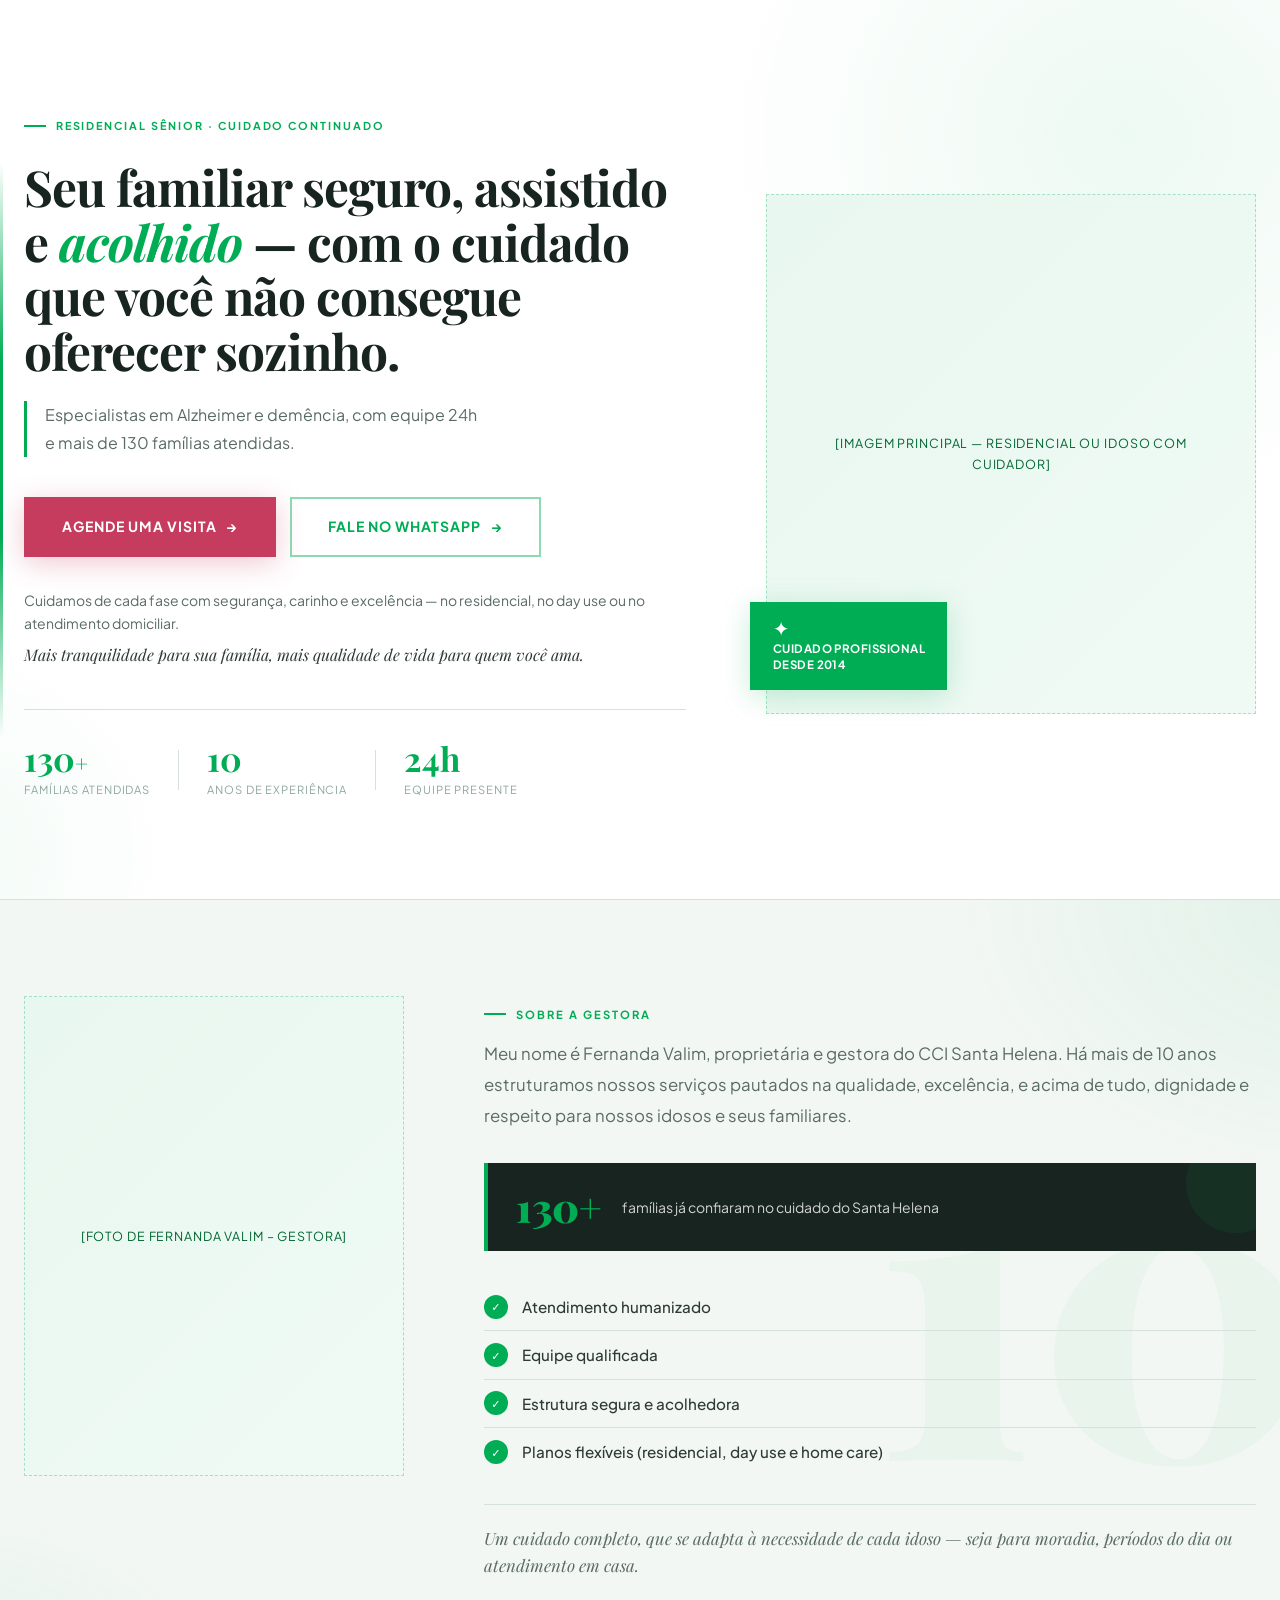
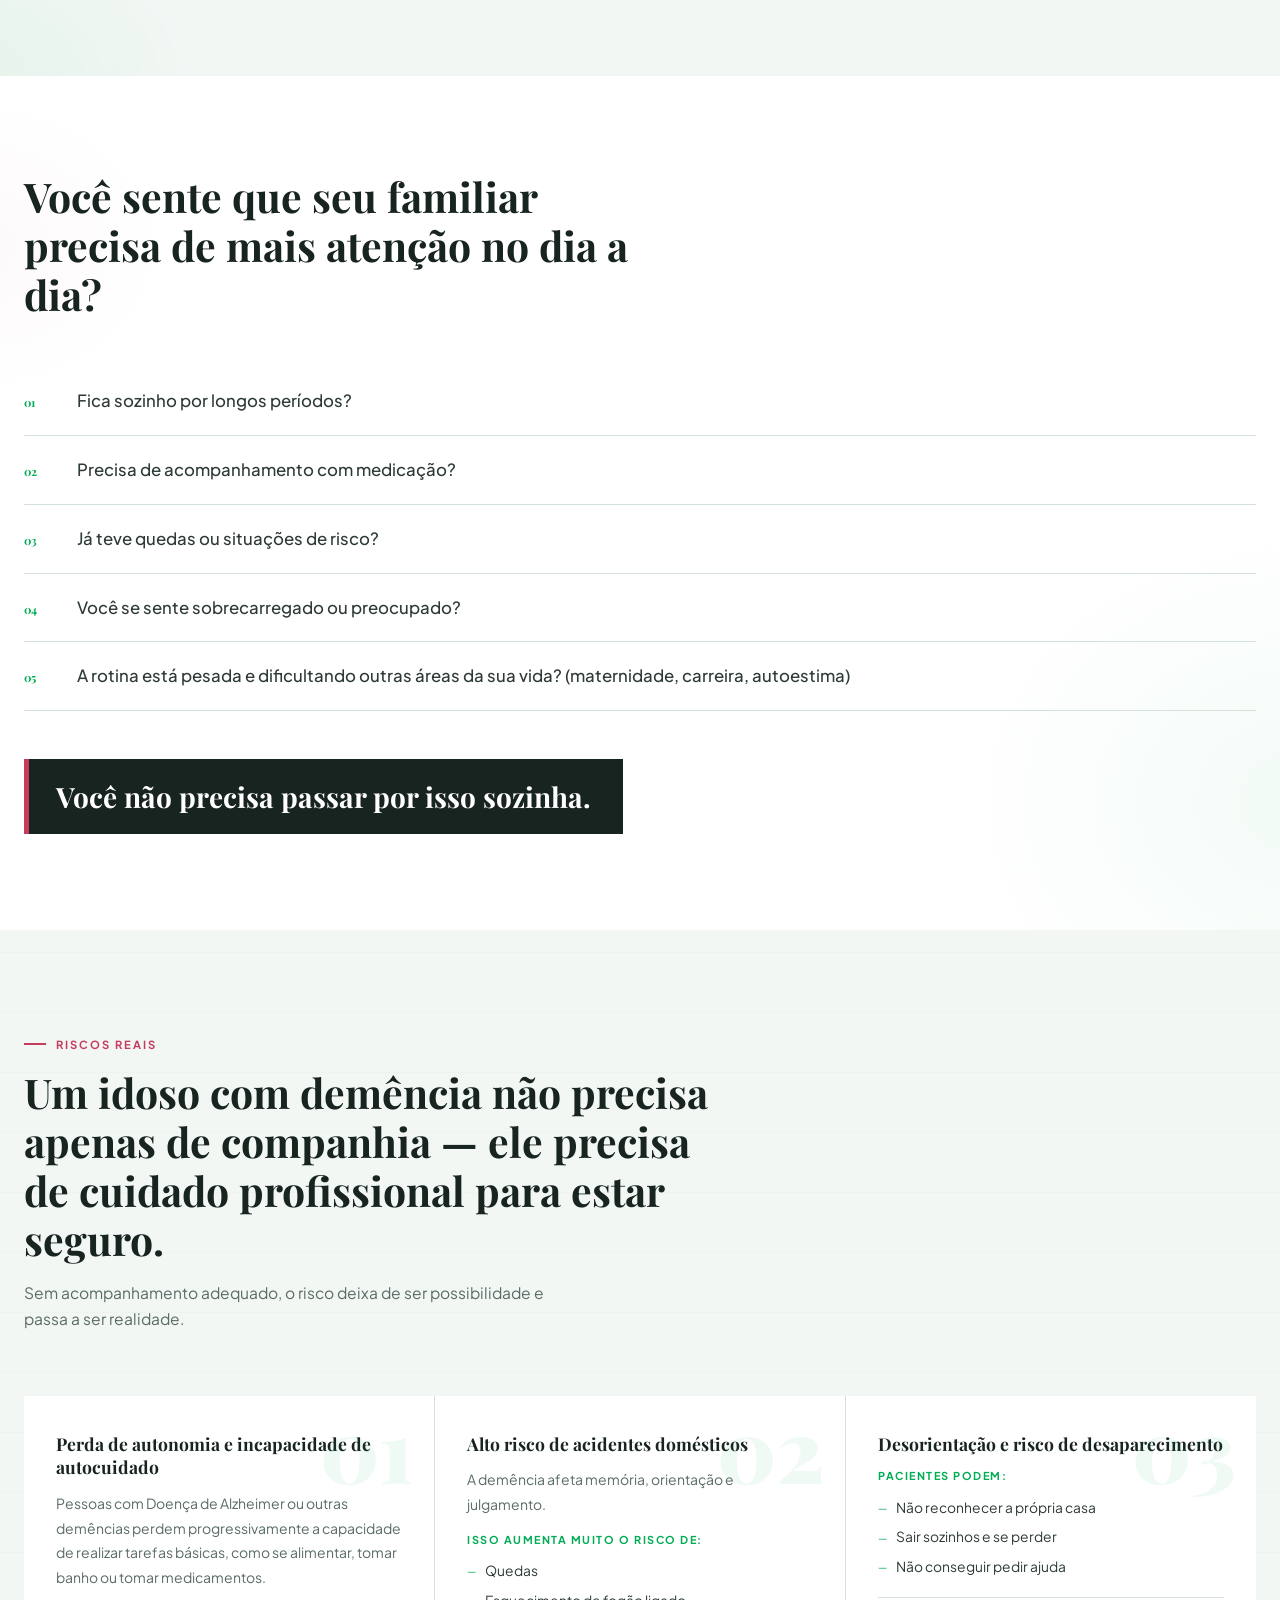
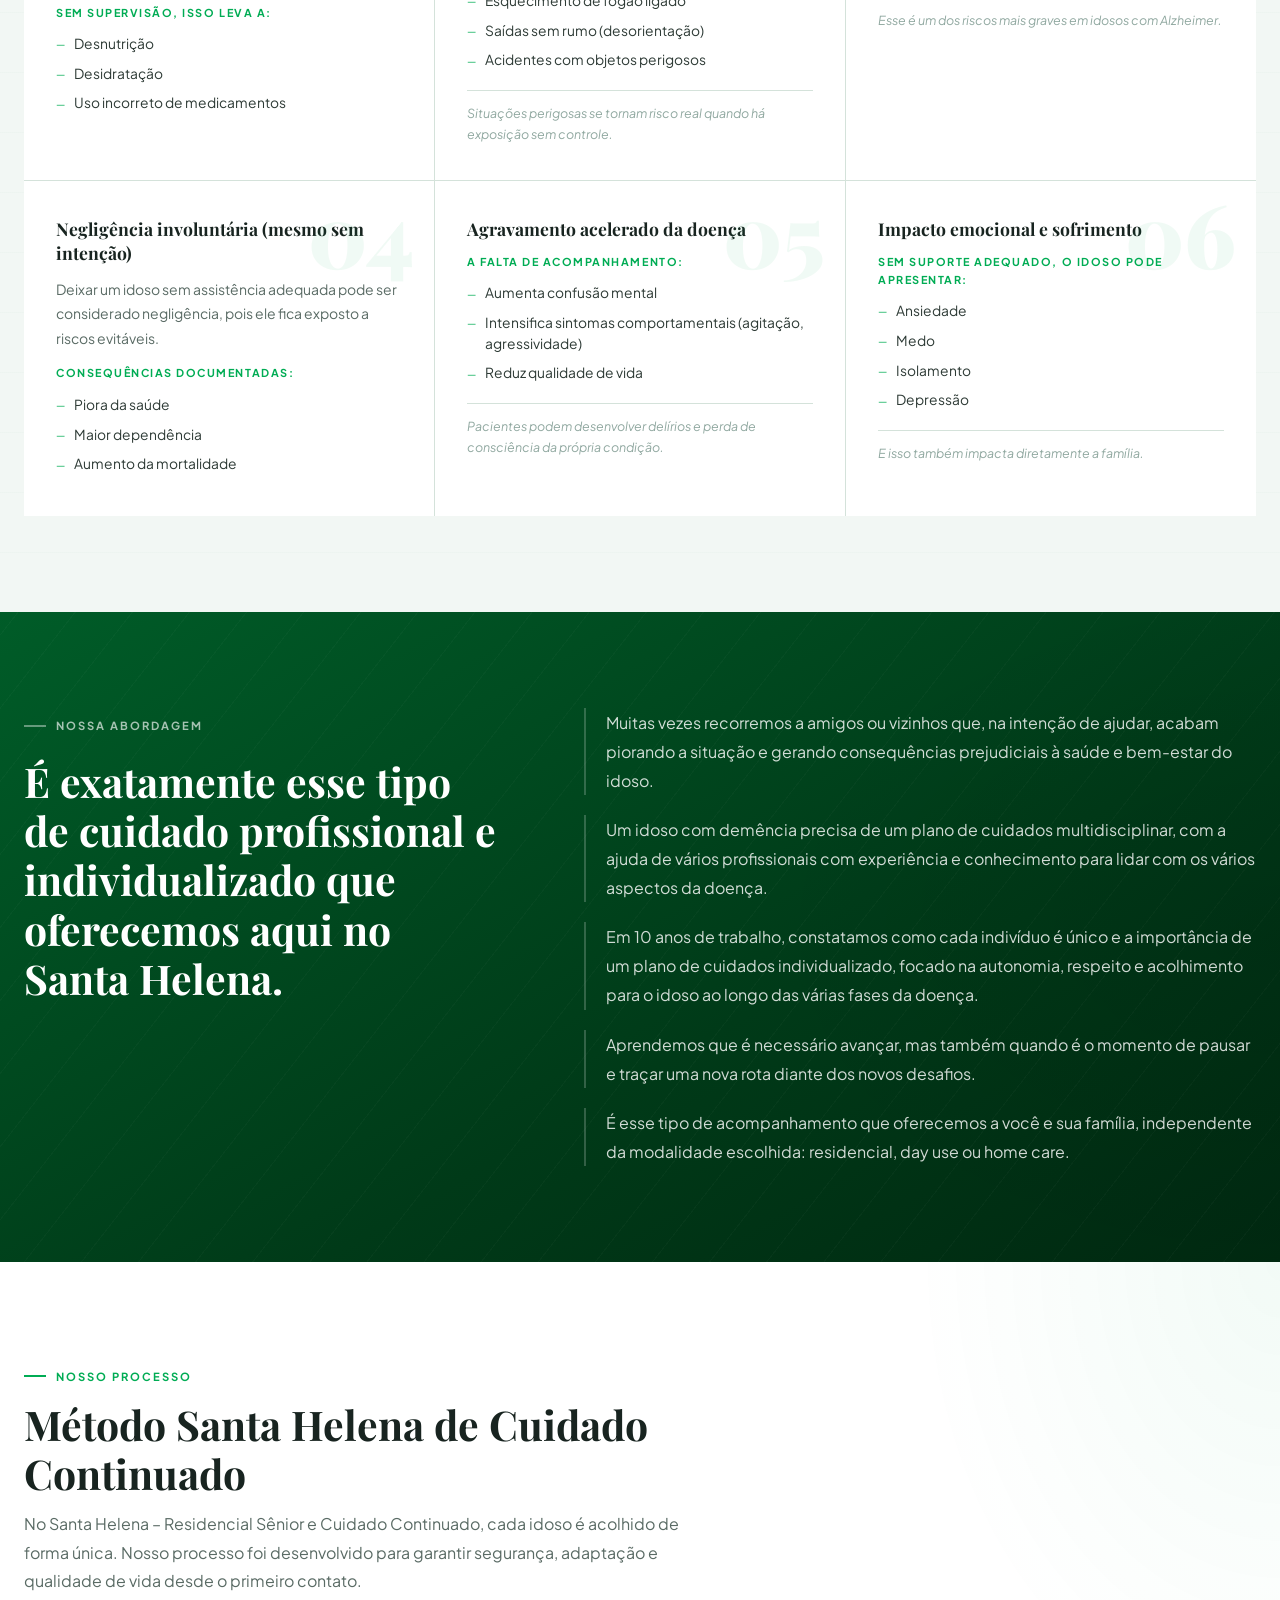
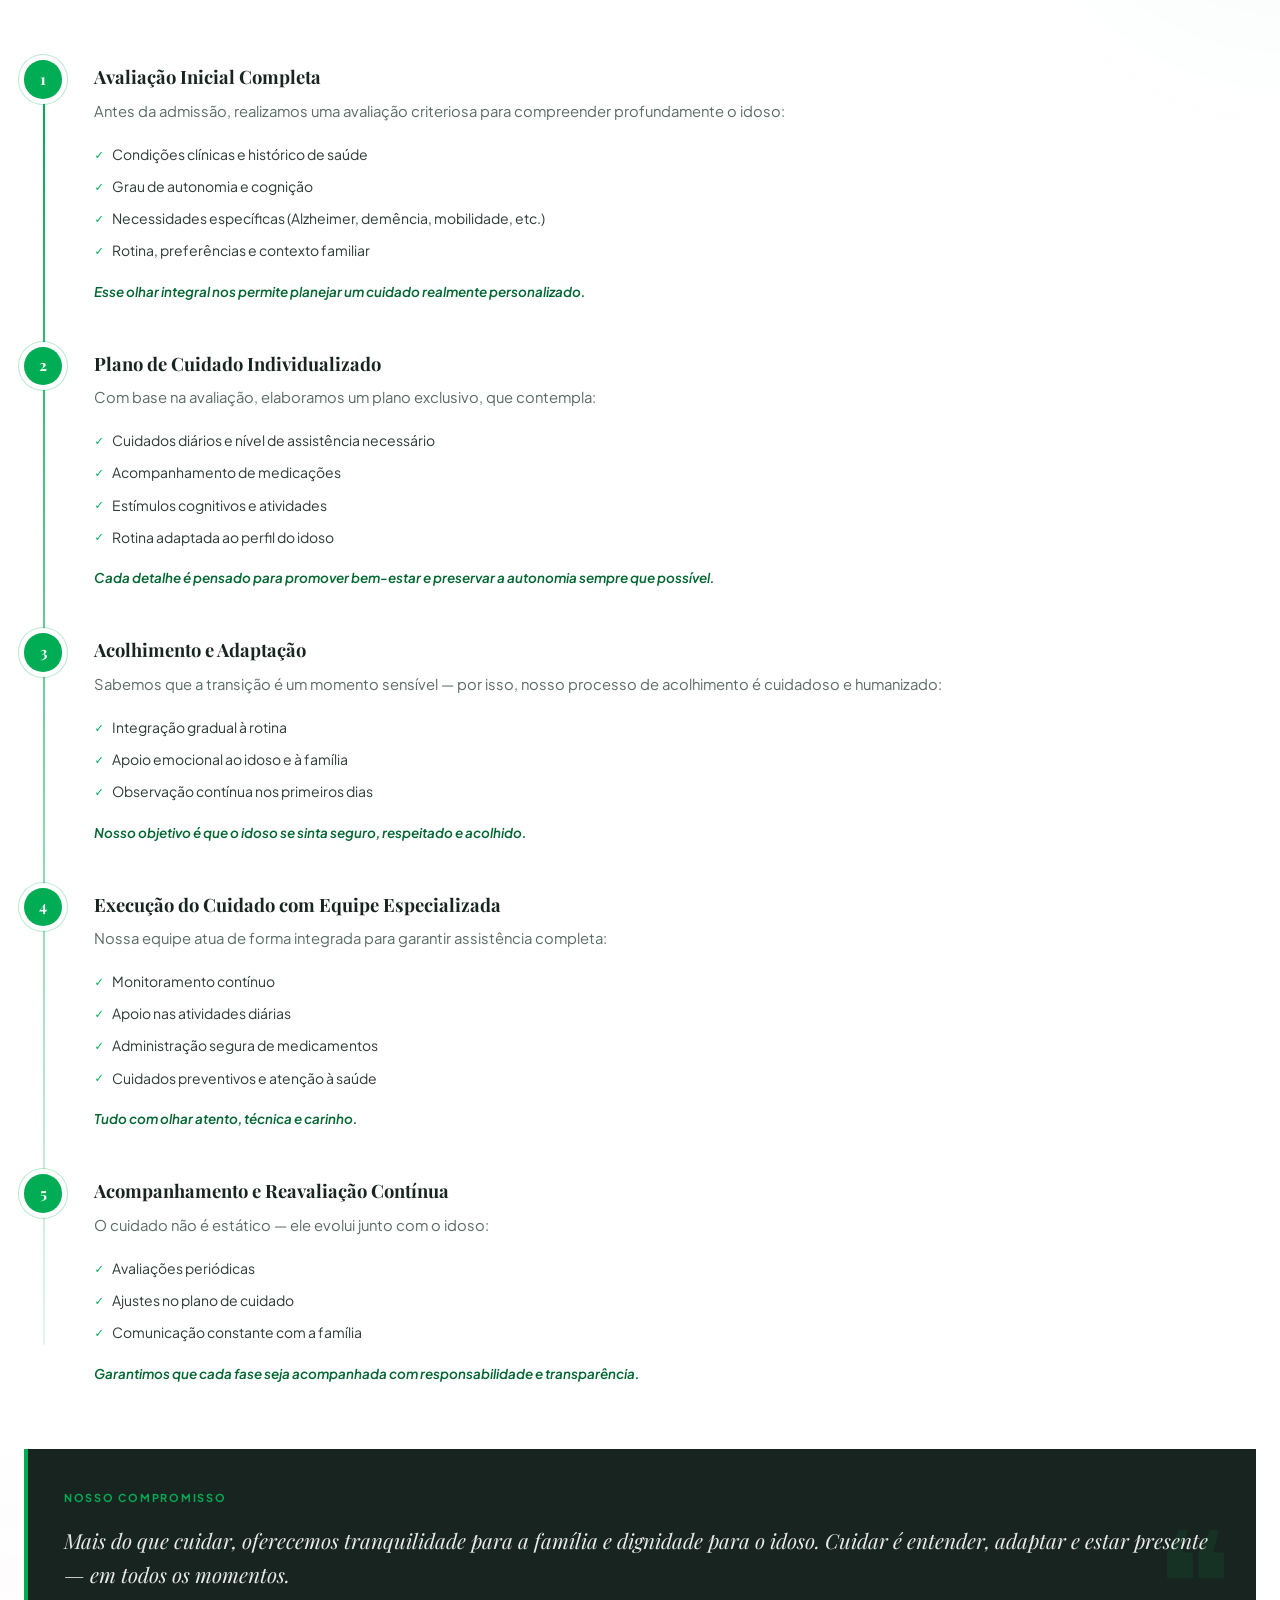
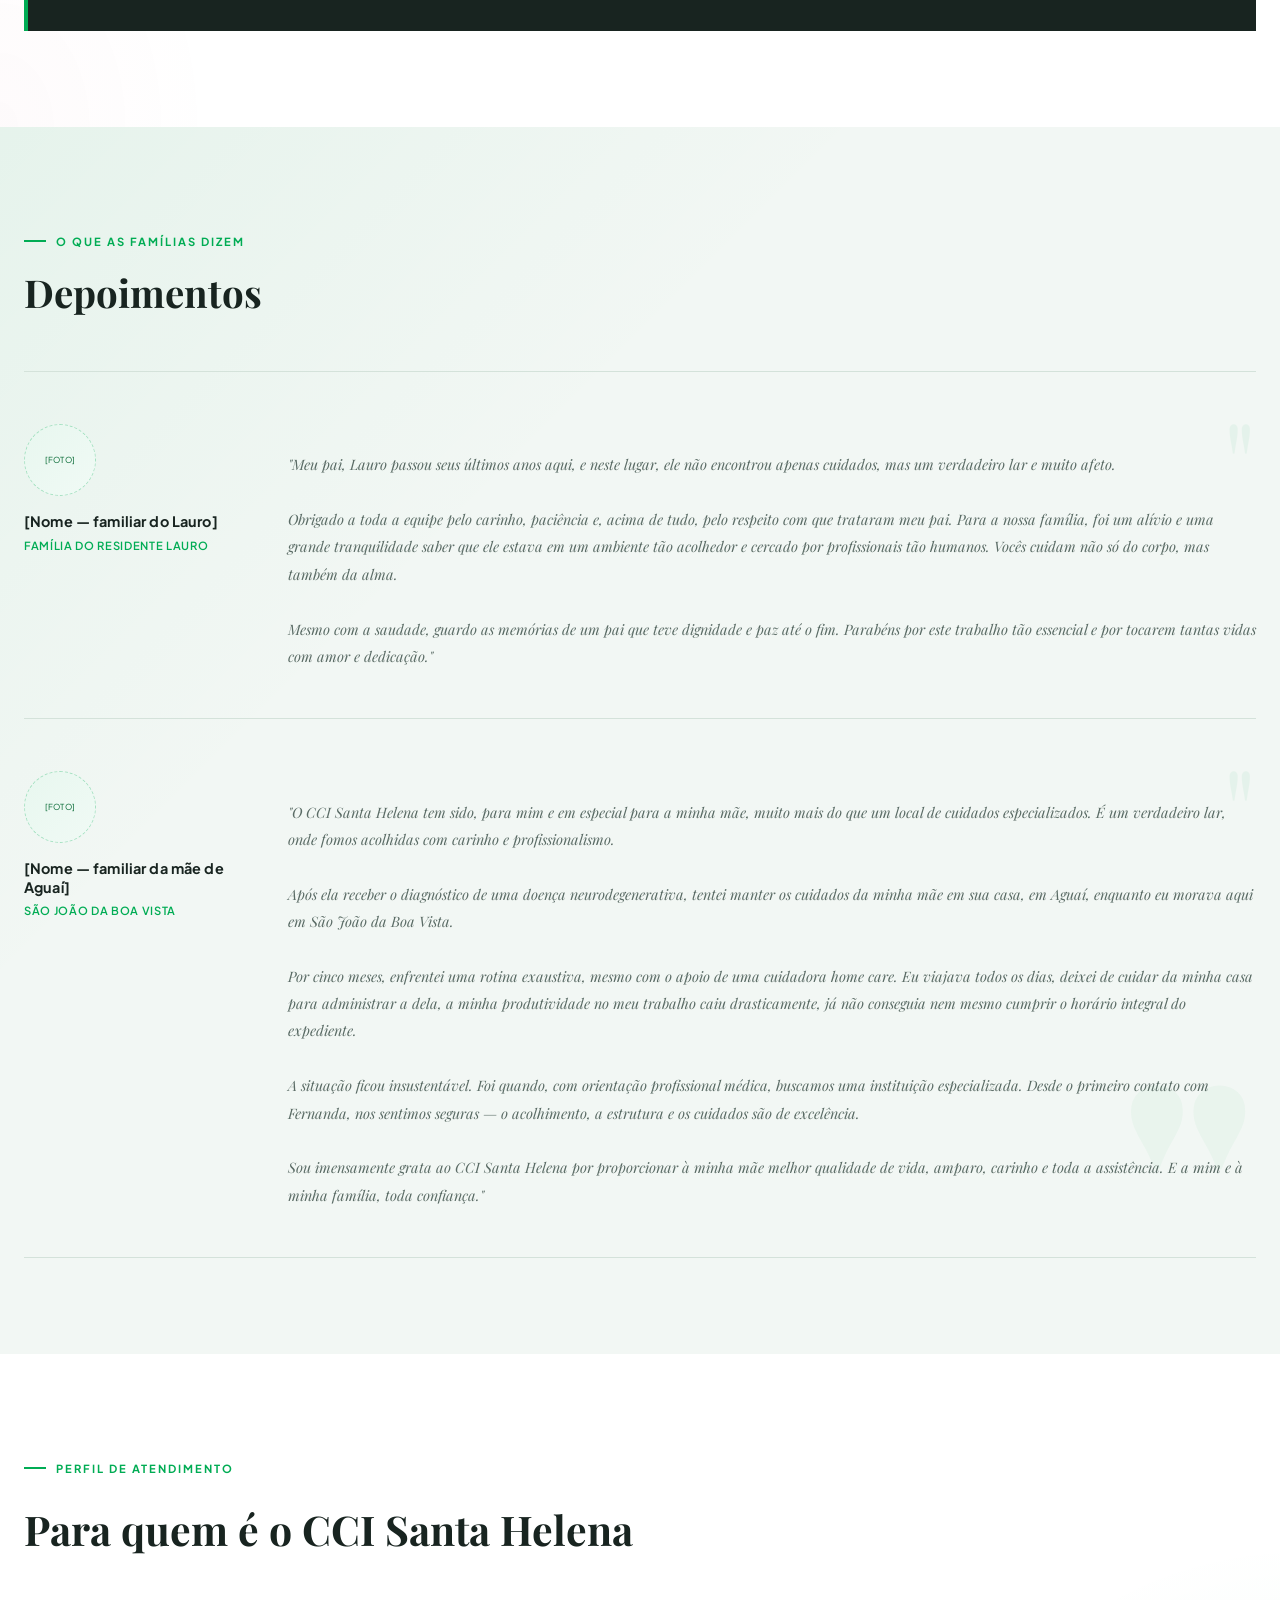
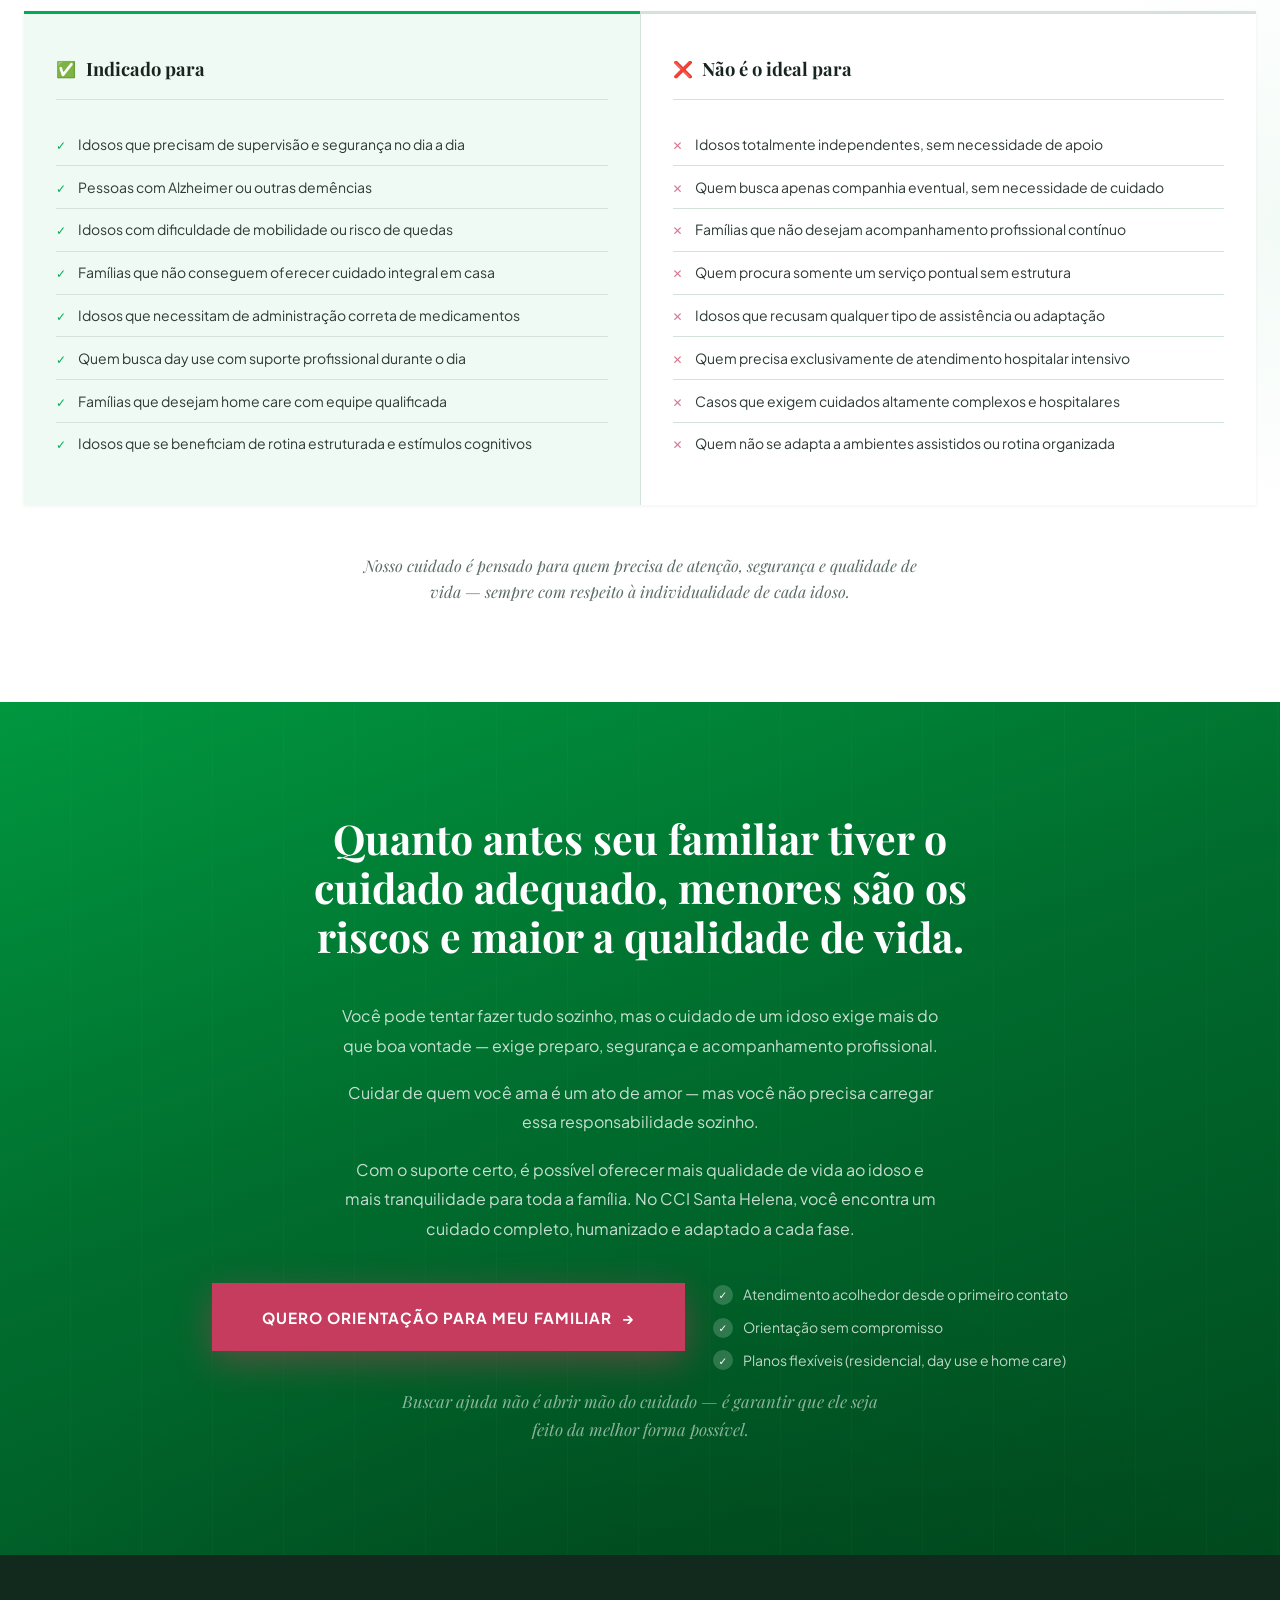
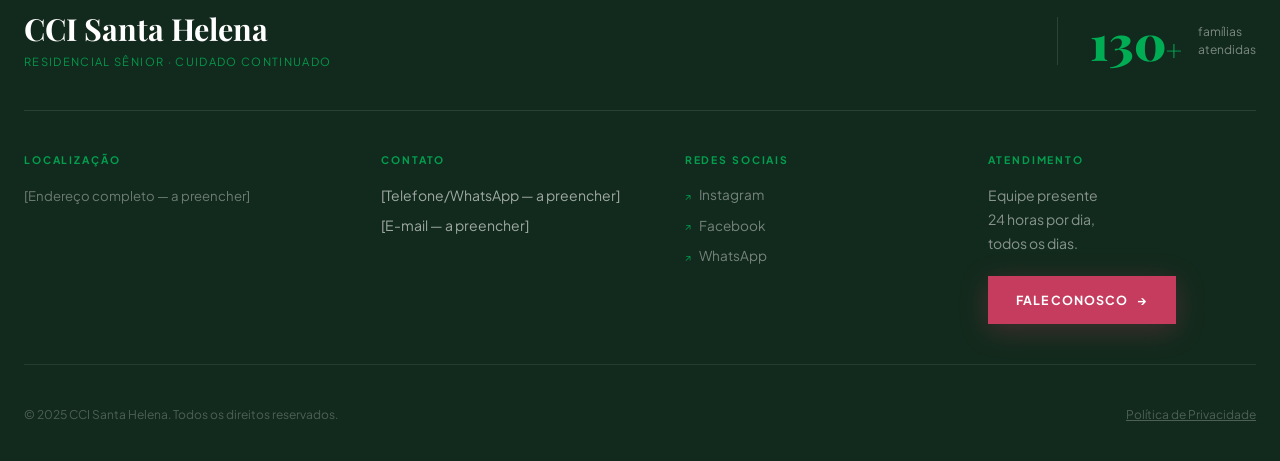
==== index.html @ 576c959d "desenvolvimento primeiro dia de desenvolvimento" ====
<!DOCTYPE html>
<html lang="pt-BR">
<head>
    <meta charset="UTF-8">
    <meta name="viewport" content="width=device-width, initial-scale=1.0">
    <title>CCI Santa Helena – Residencial Sênior e Cuidado Continuado</title>
    <meta name="description" content="Especialistas em Alzheimer e demência, com equipe 24h e mais de 130 famílias atendidas. Residencial, day use e home care.">
    <link rel="preconnect" href="https://fonts.googleapis.com">
    <link rel="preconnect" href="https://fonts.gstatic.com" crossorigin>
    <link href="https://fonts.googleapis.com/css2?family=Playfair+Display:ital,wght@0,400;0,700;0,900;1,400;1,700&family=Plus+Jakarta+Sans:wght@300;400;500;600;700;800&display=swap" rel="stylesheet">
    <link rel="stylesheet" href="styles.css">
</head>
<body>

    <!-- ===================================================
         SEÇÃO 1: HERO — fundo preto profundo
         =================================================== -->
    <section class="hero" id="hero">
        <div class="container hero__container">

            <div class="hero__content reveal">
                <span class="hero__tag">Residencial Sênior · Cuidado Continuado</span>

                <h1 class="hero__title">
                    Seu familiar seguro, assistido e <em>acolhido</em> — com o cuidado que você não consegue oferecer sozinho.
                </h1>

                <p class="hero__subtitle">
                    Especialistas em Alzheimer e demência, com equipe 24h e mais de 130 famílias atendidas.
                </p>

                <div class="hero__cta-group">
                    <a href="#" class="btn btn--primary">Agende uma visita</a>
                    <a href="#" class="btn btn--ghost">Fale no WhatsApp</a>
                </div>

                <p class="hero__complement">
                    Cuidamos de cada fase com segurança, carinho e excelência — no residencial, no day use ou no atendimento domiciliar.
                </p>
                <p class="hero__support-phrase">
                    Mais tranquilidade para sua família, mais qualidade de vida para quem você ama.
                </p>

                <div class="hero__stats">
                    <div class="hero__stat">
                        <span class="hero__stat-num">130<span class="hero__stat-plus" aria-hidden="true">+</span></span>
                        <span class="hero__stat-label">Famílias atendidas</span>
                    </div>
                    <div class="hero__stat-divider"></div>
                    <div class="hero__stat">
                        <span class="hero__stat-num">10</span>
                        <span class="hero__stat-label">Anos de experiência</span>
                    </div>
                    <div class="hero__stat-divider"></div>
                    <div class="hero__stat">
                        <span class="hero__stat-num">24h</span>
                        <span class="hero__stat-label">Equipe presente</span>
                    </div>
                </div>
            </div>

            <div class="hero__media reveal reveal-delay-2">
                <div class="placeholder-img placeholder-img--hero">
                    [Imagem principal — residencial ou idoso com cuidador]
                </div>
                <div class="hero__badge">
                    <span class="hero__badge-icon">✦</span>
                    <span class="hero__badge-text">Cuidado profissional<br>desde 2014</span>
                </div>
            </div>

        </div>
    </section>


    <!-- ===================================================
         SEÇÃO 2: GESTORA — fundo branco, editorial
         =================================================== -->
    <section class="gestora" id="gestora">
        <div class="container gestora__container">

            <div class="gestora__media reveal">
                <div class="placeholder-img placeholder-img--gestora">
                    [Foto de Fernanda Valim – gestora]
                </div>
            </div>

            <div class="gestora__content reveal reveal-delay-1">
                <p class="eyebrow">Sobre a gestora</p>

                <p class="gestora__text">
                    Meu nome é Fernanda Valim, proprietária e gestora do CCI Santa Helena. Há mais de 10 anos estruturamos nossos serviços pautados na qualidade, excelência, e acima de tudo, dignidade e respeito para nossos idosos e seus familiares.
                </p>

                <div class="gestora__seal">
                    <span class="gestora__seal-num">130+</span>
                    <span class="gestora__seal-text">famílias já confiaram no cuidado do Santa Helena</span>
                </div>

                <ul class="gestora__diferenciais">
                    <li class="gestora__diferencial-item">
                        <span class="check-icon" aria-hidden="true">✓</span>
                        Atendimento humanizado
                    </li>
                    <li class="gestora__diferencial-item">
                        <span class="check-icon" aria-hidden="true">✓</span>
                        Equipe qualificada
                    </li>
                    <li class="gestora__diferencial-item">
                        <span class="check-icon" aria-hidden="true">✓</span>
                        Estrutura segura e acolhedora
                    </li>
                    <li class="gestora__diferencial-item">
                        <span class="check-icon" aria-hidden="true">✓</span>
                        Planos flexíveis (residencial, day use e home care)
                    </li>
                </ul>

                <p class="gestora__closing">
                    Um cuidado completo, que se adapta à necessidade de cada idoso — seja para moradia, períodos do dia ou atendimento em casa.
                </p>
            </div>

        </div>
    </section>


    <!-- ===================================================
         SEÇÃO 3: DOR — fundo cinza suave
         =================================================== -->
    <section class="dor" id="dor">
        <div class="container">

            <h2 class="dor__title reveal">
                Você sente que seu familiar precisa de mais atenção no dia a dia?
            </h2>

            <ul class="dor__lista">
                <li class="dor__item reveal reveal-delay-1">Fica sozinho por longos períodos?</li>
                <li class="dor__item reveal reveal-delay-2">Precisa de acompanhamento com medicação?</li>
                <li class="dor__item reveal reveal-delay-3">Já teve quedas ou situações de risco?</li>
                <li class="dor__item reveal reveal-delay-4">Você se sente sobrecarregado ou preocupado?</li>
                <li class="dor__item reveal reveal-delay-5">A rotina está pesada e dificultando outras áreas da sua vida? (maternidade, carreira, autoestima)</li>
            </ul>

            <p class="dor__destaque reveal">
                Você não precisa passar por isso sozinha.
            </p>

        </div>
    </section>


    <!-- ===================================================
         SEÇÃO 4: RISCOS — fundo preto, cards premium
         =================================================== -->
    <section class="riscos" id="riscos">
        <div class="container">

            <div class="riscos__header reveal">
                <p class="eyebrow eyebrow--red">Riscos reais</p>
                <h2 class="riscos__title">
                    Um idoso com demência não precisa apenas de companhia — ele precisa de cuidado profissional para estar seguro.
                </h2>
                <p class="riscos__subtitle">
                    Sem acompanhamento adequado, o risco deixa de ser possibilidade e passa a ser realidade.
                </p>
            </div>

            <div class="riscos__grid">

                <div class="risco-card reveal reveal-delay-1">
                    <span class="risco-card__number" aria-hidden="true">01</span>
                    <h3 class="risco-card__title">Perda de autonomia e incapacidade de autocuidado</h3>
                    <p class="risco-card__text">Pessoas com Doença de Alzheimer ou outras demências perdem progressivamente a capacidade de realizar tarefas básicas, como se alimentar, tomar banho ou tomar medicamentos.</p>
                    <p class="risco-card__label">Sem supervisão, isso leva a:</p>
                    <ul class="risco-card__lista">
                        <li>Desnutrição</li>
                        <li>Desidratação</li>
                        <li>Uso incorreto de medicamentos</li>
                    </ul>
                </div>

                <div class="risco-card reveal reveal-delay-2">
                    <span class="risco-card__number" aria-hidden="true">02</span>
                    <h3 class="risco-card__title">Alto risco de acidentes domésticos</h3>
                    <p class="risco-card__text">A demência afeta memória, orientação e julgamento.</p>
                    <p class="risco-card__label">Isso aumenta muito o risco de:</p>
                    <ul class="risco-card__lista">
                        <li>Quedas</li>
                        <li>Esquecimento de fogão ligado</li>
                        <li>Saídas sem rumo (desorientação)</li>
                        <li>Acidentes com objetos perigosos</li>
                    </ul>
                    <p class="risco-card__nota">Situações perigosas se tornam risco real quando há exposição sem controle.</p>
                </div>

                <div class="risco-card reveal reveal-delay-3">
                    <span class="risco-card__number" aria-hidden="true">03</span>
                    <h3 class="risco-card__title">Desorientação e risco de desaparecimento</h3>
                    <p class="risco-card__label">Pacientes podem:</p>
                    <ul class="risco-card__lista">
                        <li>Não reconhecer a própria casa</li>
                        <li>Sair sozinhos e se perder</li>
                        <li>Não conseguir pedir ajuda</li>
                    </ul>
                    <p class="risco-card__nota">Esse é um dos riscos mais graves em idosos com Alzheimer.</p>
                </div>

                <div class="risco-card reveal reveal-delay-1">
                    <span class="risco-card__number" aria-hidden="true">04</span>
                    <h3 class="risco-card__title">Negligência involuntária (mesmo sem intenção)</h3>
                    <p class="risco-card__text">Deixar um idoso sem assistência adequada pode ser considerado negligência, pois ele fica exposto a riscos evitáveis.</p>
                    <p class="risco-card__label">Consequências documentadas:</p>
                    <ul class="risco-card__lista">
                        <li>Piora da saúde</li>
                        <li>Maior dependência</li>
                        <li>Aumento da mortalidade</li>
                    </ul>
                </div>

                <div class="risco-card reveal reveal-delay-2">
                    <span class="risco-card__number" aria-hidden="true">05</span>
                    <h3 class="risco-card__title">Agravamento acelerado da doença</h3>
                    <p class="risco-card__label">A falta de acompanhamento:</p>
                    <ul class="risco-card__lista">
                        <li>Aumenta confusão mental</li>
                        <li>Intensifica sintomas comportamentais (agitação, agressividade)</li>
                        <li>Reduz qualidade de vida</li>
                    </ul>
                    <p class="risco-card__nota">Pacientes podem desenvolver delírios e perda de consciência da própria condição.</p>
                </div>

                <div class="risco-card reveal reveal-delay-3">
                    <span class="risco-card__number" aria-hidden="true">06</span>
                    <h3 class="risco-card__title">Impacto emocional e sofrimento</h3>
                    <p class="risco-card__label">Sem suporte adequado, o idoso pode apresentar:</p>
                    <ul class="risco-card__lista">
                        <li>Ansiedade</li>
                        <li>Medo</li>
                        <li>Isolamento</li>
                        <li>Depressão</li>
                    </ul>
                    <p class="risco-card__nota">E isso também impacta diretamente a família.</p>
                </div>

            </div>
        </div>
    </section>


    <!-- ===================================================
         SEÇÃO 5: ABORDAGEM — fundo verde, pivot emocional
         =================================================== -->
    <section class="abordagem" id="abordagem">
        <div class="container">
            <div class="abordagem__inner">

                <div class="abordagem__header reveal">
                    <p class="eyebrow eyebrow--white">Nossa abordagem</p>
                    <h2 class="abordagem__title">
                        É exatamente esse tipo de cuidado profissional e individualizado que oferecemos aqui no Santa Helena.
                    </h2>
                </div>

                <div class="abordagem__paragrafos reveal reveal-delay-1">
                    <p class="abordagem__text">Muitas vezes recorremos a amigos ou vizinhos que, na intenção de ajudar, acabam piorando a situação e gerando consequências prejudiciais à saúde e bem-estar do idoso.</p>
                    <p class="abordagem__text">Um idoso com demência precisa de um plano de cuidados multidisciplinar, com a ajuda de vários profissionais com experiência e conhecimento para lidar com os vários aspectos da doença.</p>
                    <p class="abordagem__text">Em 10 anos de trabalho, constatamos como cada indivíduo é único e a importância de um plano de cuidados individualizado, focado na autonomia, respeito e acolhimento para o idoso ao longo das várias fases da doença.</p>
                    <p class="abordagem__text">Aprendemos que é necessário avançar, mas também quando é o momento de pausar e traçar uma nova rota diante dos novos desafios.</p>
                    <p class="abordagem__text">É esse tipo de acompanhamento que oferecemos a você e sua família, independente da modalidade escolhida: residencial, day use ou home care.</p>
                </div>

            </div>
        </div>
    </section>


    <!-- ===================================================
         SEÇÃO 6: MÉTODO SANTA HELENA — fundo branco
         =================================================== -->
    <section class="metodo" id="metodo">
        <div class="container">

            <div class="metodo__header reveal">
                <p class="eyebrow">Nosso processo</p>
                <h2 class="metodo__title">Método Santa Helena de Cuidado Continuado</h2>
                <p class="metodo__intro">
                    No Santa Helena – Residencial Sênior e Cuidado Continuado, cada idoso é acolhido de forma única. Nosso processo foi desenvolvido para garantir segurança, adaptação e qualidade de vida desde o primeiro contato.
                </p>
            </div>

            <ol class="metodo__etapas">

                <li class="metodo__etapa reveal">
                    <div class="metodo__etapa-num-wrap">
                        <span class="metodo__etapa-num" aria-hidden="true">1</span>
                    </div>
                    <div class="metodo__etapa-body">
                        <h3 class="metodo__etapa-titulo">Avaliação Inicial Completa</h3>
                        <p class="metodo__etapa-desc">Antes da admissão, realizamos uma avaliação criteriosa para compreender profundamente o idoso:</p>
                        <ul class="metodo__etapa-lista">
                            <li>Condições clínicas e histórico de saúde</li>
                            <li>Grau de autonomia e cognição</li>
                            <li>Necessidades específicas (Alzheimer, demência, mobilidade, etc.)</li>
                            <li>Rotina, preferências e contexto familiar</li>
                        </ul>
                        <p class="metodo__etapa-cta">Esse olhar integral nos permite planejar um cuidado realmente personalizado.</p>
                    </div>
                </li>

                <li class="metodo__etapa reveal">
                    <div class="metodo__etapa-num-wrap">
                        <span class="metodo__etapa-num" aria-hidden="true">2</span>
                    </div>
                    <div class="metodo__etapa-body">
                        <h3 class="metodo__etapa-titulo">Plano de Cuidado Individualizado</h3>
                        <p class="metodo__etapa-desc">Com base na avaliação, elaboramos um plano exclusivo, que contempla:</p>
                        <ul class="metodo__etapa-lista">
                            <li>Cuidados diários e nível de assistência necessário</li>
                            <li>Acompanhamento de medicações</li>
                            <li>Estímulos cognitivos e atividades</li>
                            <li>Rotina adaptada ao perfil do idoso</li>
                        </ul>
                        <p class="metodo__etapa-cta">Cada detalhe é pensado para promover bem-estar e preservar a autonomia sempre que possível.</p>
                    </div>
                </li>

                <li class="metodo__etapa reveal">
                    <div class="metodo__etapa-num-wrap">
                        <span class="metodo__etapa-num" aria-hidden="true">3</span>
                    </div>
                    <div class="metodo__etapa-body">
                        <h3 class="metodo__etapa-titulo">Acolhimento e Adaptação</h3>
                        <p class="metodo__etapa-desc">Sabemos que a transição é um momento sensível — por isso, nosso processo de acolhimento é cuidadoso e humanizado:</p>
                        <ul class="metodo__etapa-lista">
                            <li>Integração gradual à rotina</li>
                            <li>Apoio emocional ao idoso e à família</li>
                            <li>Observação contínua nos primeiros dias</li>
                        </ul>
                        <p class="metodo__etapa-cta">Nosso objetivo é que o idoso se sinta seguro, respeitado e acolhido.</p>
                    </div>
                </li>

                <li class="metodo__etapa reveal">
                    <div class="metodo__etapa-num-wrap">
                        <span class="metodo__etapa-num" aria-hidden="true">4</span>
                    </div>
                    <div class="metodo__etapa-body">
                        <h3 class="metodo__etapa-titulo">Execução do Cuidado com Equipe Especializada</h3>
                        <p class="metodo__etapa-desc">Nossa equipe atua de forma integrada para garantir assistência completa:</p>
                        <ul class="metodo__etapa-lista">
                            <li>Monitoramento contínuo</li>
                            <li>Apoio nas atividades diárias</li>
                            <li>Administração segura de medicamentos</li>
                            <li>Cuidados preventivos e atenção à saúde</li>
                        </ul>
                        <p class="metodo__etapa-cta">Tudo com olhar atento, técnica e carinho.</p>
                    </div>
                </li>

                <li class="metodo__etapa reveal">
                    <div class="metodo__etapa-num-wrap">
                        <span class="metodo__etapa-num" aria-hidden="true">5</span>
                    </div>
                    <div class="metodo__etapa-body">
                        <h3 class="metodo__etapa-titulo">Acompanhamento e Reavaliação Contínua</h3>
                        <p class="metodo__etapa-desc">O cuidado não é estático — ele evolui junto com o idoso:</p>
                        <ul class="metodo__etapa-lista">
                            <li>Avaliações periódicas</li>
                            <li>Ajustes no plano de cuidado</li>
                            <li>Comunicação constante com a família</li>
                        </ul>
                        <p class="metodo__etapa-cta">Garantimos que cada fase seja acompanhada com responsabilidade e transparência.</p>
                    </div>
                </li>

            </ol>

            <div class="metodo__compromisso reveal">
                <p class="metodo__compromisso-titulo">Nosso Compromisso</p>
                <p class="metodo__compromisso-texto">
                    Mais do que cuidar, oferecemos tranquilidade para a família e dignidade para o idoso. Cuidar é entender, adaptar e estar presente — em todos os momentos.
                </p>
            </div>

        </div>
    </section>


    <!-- ===================================================
         SEÇÃO 7: DEPOIMENTOS — fundo cinza suave
         =================================================== -->
    <section class="depoimentos" id="depoimentos">
        <div class="container">

            <div class="depoimentos__header reveal">
                <p class="eyebrow">O que as famílias dizem</p>
                <h2 class="depoimentos__title">Depoimentos</h2>
            </div>

            <div class="depoimentos__grid">

                <article class="depoimento-card reveal reveal-delay-1">
                    <div class="depoimento-card__meta">
                        <div class="placeholder-img placeholder-img--depoimento" aria-hidden="true">
                            [Foto]
                        </div>
                        <div class="depoimento-card__author-info">
                            <cite class="depoimento-card__autor">[Nome — familiar do Lauro]</cite>
                            <span class="depoimento-card__relation">Família do residente Lauro</span>
                        </div>
                    </div>
                    <blockquote class="depoimento-card__texto">
                        "Meu pai, Lauro passou seus últimos anos aqui, e neste lugar, ele não encontrou apenas cuidados, mas um verdadeiro lar e muito afeto.

Obrigado a toda a equipe pelo carinho, paciência e, acima de tudo, pelo respeito com que trataram meu pai. Para a nossa família, foi um alívio e uma grande tranquilidade saber que ele estava em um ambiente tão acolhedor e cercado por profissionais tão humanos. Vocês cuidam não só do corpo, mas também da alma.

Mesmo com a saudade, guardo as memórias de um pai que teve dignidade e paz até o fim. Parabéns por este trabalho tão essencial e por tocarem tantas vidas com amor e dedicação."
                    </blockquote>
                </article>

                <article class="depoimento-card reveal reveal-delay-2">
                    <div class="depoimento-card__meta">
                        <div class="placeholder-img placeholder-img--depoimento" aria-hidden="true">
                            [Foto]
                        </div>
                        <div class="depoimento-card__author-info">
                            <cite class="depoimento-card__autor">[Nome — familiar da mãe de Aguaí]</cite>
                            <span class="depoimento-card__relation">São João da Boa Vista</span>
                        </div>
                    </div>
                    <blockquote class="depoimento-card__texto">
                        "O CCI Santa Helena tem sido, para mim e em especial para a minha mãe, muito mais do que um local de cuidados especializados. É um verdadeiro lar, onde fomos acolhidas com carinho e profissionalismo.

Após ela receber o diagnóstico de uma doença neurodegenerativa, tentei manter os cuidados da minha mãe em sua casa, em Aguaí, enquanto eu morava aqui em São João da Boa Vista.

Por cinco meses, enfrentei uma rotina exaustiva, mesmo com o apoio de uma cuidadora home care. Eu viajava todos os dias, deixei de cuidar da minha casa para administrar a dela, a minha produtividade no meu trabalho caiu drasticamente, já não conseguia nem mesmo cumprir o horário integral do expediente.

A situação ficou insustentável. Foi quando, com orientação profissional médica, buscamos uma instituição especializada. Desde o primeiro contato com Fernanda, nos sentimos seguras — o acolhimento, a estrutura e os cuidados são de excelência.

Sou imensamente grata ao CCI Santa Helena por proporcionar à minha mãe melhor qualidade de vida, amparo, carinho e toda a assistência. E a mim e à minha família, toda confiança."
                    </blockquote>
                </article>

            </div>

        </div>
    </section>


    <!-- ===================================================
         SEÇÃO 8: INDICAÇÃO — fundo escuro
         =================================================== -->
    <section class="indicacao" id="indicacao">
        <div class="container">

            <div class="indicacao__header reveal">
                <p class="eyebrow">Perfil de atendimento</p>
                <h2 class="indicacao__title">Para quem é o CCI Santa Helena</h2>
            </div>

            <div class="indicacao__colunas">

                <div class="indicacao__coluna indicacao__coluna--sim reveal reveal-delay-1">
                    <h3 class="indicacao__coluna-titulo">
                        <span class="indicacao__coluna-icon">✅</span>
                        Indicado para
                    </h3>
                    <ul class="indicacao__lista">
                        <li>Idosos que precisam de supervisão e segurança no dia a dia</li>
                        <li>Pessoas com Alzheimer ou outras demências</li>
                        <li>Idosos com dificuldade de mobilidade ou risco de quedas</li>
                        <li>Famílias que não conseguem oferecer cuidado integral em casa</li>
                        <li>Idosos que necessitam de administração correta de medicamentos</li>
                        <li>Quem busca day use com suporte profissional durante o dia</li>
                        <li>Famílias que desejam home care com equipe qualificada</li>
                        <li>Idosos que se beneficiam de rotina estruturada e estímulos cognitivos</li>
                    </ul>
                </div>

                <div class="indicacao__coluna indicacao__coluna--nao reveal reveal-delay-2">
                    <h3 class="indicacao__coluna-titulo">
                        <span class="indicacao__coluna-icon">❌</span>
                        Não é o ideal para
                    </h3>
                    <ul class="indicacao__lista">
                        <li>Idosos totalmente independentes, sem necessidade de apoio</li>
                        <li>Quem busca apenas companhia eventual, sem necessidade de cuidado</li>
                        <li>Famílias que não desejam acompanhamento profissional contínuo</li>
                        <li>Quem procura somente um serviço pontual sem estrutura</li>
                        <li>Idosos que recusam qualquer tipo de assistência ou adaptação</li>
                        <li>Quem precisa exclusivamente de atendimento hospitalar intensivo</li>
                        <li>Casos que exigem cuidados altamente complexos e hospitalares</li>
                        <li>Quem não se adapta a ambientes assistidos ou rotina organizada</li>
                    </ul>
                </div>

            </div>

            <p class="indicacao__closing reveal">
                Nosso cuidado é pensado para quem precisa de atenção, segurança e qualidade de vida — sempre com respeito à individualidade de cada idoso.
            </p>

        </div>
    </section>


    <!-- ===================================================
         SEÇÃO 9: CTA FINAL — fundo verde
         =================================================== -->
    <section class="cta-final" id="cta-final">
        <div class="container">

            <h2 class="cta-final__title reveal">
                Quanto antes seu familiar tiver o cuidado adequado, menores são os riscos e maior a qualidade de vida.
            </h2>

            <p class="cta-final__texto reveal reveal-delay-1">Você pode tentar fazer tudo sozinho, mas o cuidado de um idoso exige mais do que boa vontade — exige preparo, segurança e acompanhamento profissional.</p>
            <p class="cta-final__texto reveal reveal-delay-2">Cuidar de quem você ama é um ato de amor — mas você não precisa carregar essa responsabilidade sozinho.</p>
            <p class="cta-final__texto reveal reveal-delay-3">Com o suporte certo, é possível oferecer mais qualidade de vida ao idoso e mais tranquilidade para toda a família. No CCI Santa Helena, você encontra um cuidado completo, humanizado e adaptado a cada fase.</p>

            <div class="cta-final__action reveal">
                <a href="#" class="btn btn--cta btn--large">Quero orientação para meu familiar</a>

                <ul class="cta-final__garantias">
                    <li>
                        <span class="cta-final__check" aria-hidden="true">✓</span>
                        Atendimento acolhedor desde o primeiro contato
                    </li>
                    <li>
                        <span class="cta-final__check" aria-hidden="true">✓</span>
                        Orientação sem compromisso
                    </li>
                    <li>
                        <span class="cta-final__check" aria-hidden="true">✓</span>
                        Planos flexíveis (residencial, day use e home care)
                    </li>
                </ul>
            </div>

            <p class="cta-final__frase-final reveal">
                Buscar ajuda não é abrir mão do cuidado — é garantir que ele seja feito da melhor forma possível.
            </p>

        </div>
    </section>


    <!-- ===================================================
         SEÇÃO 10: RODAPÉ
         =================================================== -->
    <footer class="footer" id="footer">
        <div class="container">

            <!-- Cabeçalho da marca -->
            <div class="footer__brand-bar">
                <div class="footer__brand-identity">
                    <p class="footer__nome">CCI Santa Helena</p>
                    <p class="footer__subtitulo">Residencial Sênior · Cuidado Continuado</p>
                </div>
                <div class="footer__brand-stat">
                    <span class="footer__brand-num">130<span class="footer__brand-plus" aria-hidden="true">+</span></span>
                    <span class="footer__brand-label">famílias<br>atendidas</span>
                </div>
            </div>

            <!-- Colunas de informação -->
            <div class="footer__content">

                <div class="footer__col">
                    <p class="footer__col-titulo">Localização</p>
                    <address class="footer__endereco">
                        [Endereço completo — a preencher]
                    </address>
                </div>

                <div class="footer__col">
                    <p class="footer__col-titulo">Contato</p>
                    <p class="footer__tel"><a href="#">[Telefone/WhatsApp — a preencher]</a></p>
                    <p class="footer__email"><a href="#">[E-mail — a preencher]</a></p>
                </div>

                <div class="footer__col">
                    <p class="footer__col-titulo">Redes sociais</p>
                    <div class="footer__redes">
                        <a href="#" class="footer__rede-link">Instagram</a>
                        <a href="#" class="footer__rede-link">Facebook</a>
                        <a href="#" class="footer__rede-link">WhatsApp</a>
                    </div>
                </div>

                <div class="footer__col footer__col--cta">
                    <p class="footer__col-titulo">Atendimento</p>
                    <p class="footer__atend-txt">Equipe presente<br>24 horas por dia,<br>todos os dias.</p>
                    <a href="#" class="btn btn--primary footer__cta-btn">Fale conosco</a>
                </div>

            </div>

            <div class="footer__bottom">
                <p class="footer__copy">&copy; 2025 CCI Santa Helena. Todos os direitos reservados.</p>
                <a href="privacidade.html" class="footer__privacidade">Política de Privacidade</a>
            </div>

        </div>
    </footer>

    <!-- Scroll reveal -->
    <script>
        const observer = new IntersectionObserver((entries) => {
            entries.forEach(entry => {
                if (entry.isIntersecting) {
                    entry.target.classList.add('visible');
                }
            });
        }, { threshold: 0.08, rootMargin: '0px 0px -40px 0px' });

        document.querySelectorAll('.reveal').forEach(el => observer.observe(el));
    </script>

</body>
</html>
---- styles.css ----
/* ============================================================
   CCI Santa Helena — Design System · Tema Claro Premium
   Verde #00ac54 · Vermelho #ff2e35 · Branco/Verde-escuro
   Playfair Display (display) · Plus Jakarta Sans (corpo)
   ============================================================ */

/* ── VARIÁVEIS ─────────────────────────────────────────────── */
:root {
    /* Cores */
    --verde:          #00ac54;
    --verde-hover:    #009947;
    --verde-deep:     #006630;
    --verde-pale:     #e8f7ef;
    --verde-ultra:    #f0faf5;
    --verde-footer:   #122a1d;
    --rosa:           #c63c5e;
    --rosa-hover:     #ae3251;
    --rosa-light:     #fcedf2;
    --vermelho:       #c63c5e;
    --vermelho-hover: #ae3251;
    --preto:          #182420;
    --cinza-escuro:   #2d3a35;
    --cinza-medio:    #5a6b65;
    --cinza-neutro:   #90a8a0;
    --cinza-claro:    #d4e2da;
    --cinza-fundo:    #f2f7f4;
    --off-white:      #f9fcfa;
    --branco:         #ffffff;

    /* Tipografia */
    --font-display: 'Playfair Display', Georgia, serif;
    --font-body:    'Plus Jakarta Sans', system-ui, sans-serif;

    /* Transições */
    --trans-fast:  0.18s ease;
    --trans-med:   0.32s ease;
    --trans-slow:  0.6s cubic-bezier(0.16, 1, 0.3, 1);

    /* Sombras */
    --shadow-xs:   0 1px 4px rgba(24,36,32,.06);
    --shadow-sm:   0 2px 10px rgba(24,36,32,.08);
    --shadow-md:   0 6px 28px rgba(24,36,32,.10);
    --shadow-lg:   0 16px 56px rgba(24,36,32,.13);
    --shadow-grn:  0 6px 28px rgba(0,172,84,.22);
    --shadow-red:  0 6px 28px rgba(198,60,94,.28);
}


/* ── RESET ─────────────────────────────────────────────────── */
*, *::before, *::after { box-sizing: border-box; margin: 0; padding: 0; }
html  { font-size: 16px; scroll-behavior: smooth; }
body  {
    font-family: var(--font-body);
    color: var(--cinza-escuro);
    background: var(--branco);
    line-height: 1.65;
    -webkit-font-smoothing: antialiased;
    overflow-x: hidden;
}
img   { max-width: 100%; height: auto; display: block; }
a     { color: inherit; text-decoration: none; }
ul, ol { list-style: none; }
address { font-style: normal; }

::-webkit-scrollbar       { width: 5px; }
::-webkit-scrollbar-track { background: var(--cinza-fundo); }
::-webkit-scrollbar-thumb { background: var(--verde); border-radius: 3px; }


/* ── CONTAINER ─────────────────────────────────────────────── */
.container {
    width: 100%;
    max-width: 1280px;
    margin: 0 auto;
    padding: 0 1.5rem;
}


/* ── PLACEHOLDER DE IMAGEM ─────────────────────────────────── */
.placeholder-img {
    background: linear-gradient(135deg, var(--verde-pale) 0%, var(--verde-ultra) 100%);
    border: 1.5px dashed rgba(0,172,84,.3);
    display: flex;
    align-items: center;
    justify-content: center;
    text-align: center;
    padding: 2rem;
    color: var(--verde-deep);
    font-size: 0.78rem;
    font-family: var(--font-body);
    letter-spacing: 0.07em;
    text-transform: uppercase;
    min-height: 200px;
    width: 100%;
}


/* ── EYEBROW ───────────────────────────────────────────────── */
.eyebrow {
    display: inline-flex;
    align-items: center;
    gap: 0.6rem;
    font-size: 0.7rem;
    font-weight: 700;
    letter-spacing: 0.18em;
    text-transform: uppercase;
    color: var(--verde);
    margin-bottom: 0.9rem;
}
.eyebrow::before {
    content: '';
    display: inline-block;
    width: 22px;
    height: 2px;
    background: var(--verde);
    flex-shrink: 0;
}
.eyebrow--red        { color: var(--vermelho); }
.eyebrow--red::before{ background: var(--vermelho); }
/* eyebrow--white é sobrescrito quando usado em fundo verde */
.eyebrow--white      { color: rgba(255,255,255,.75); }
.eyebrow--white::before { background: rgba(255,255,255,.5); }


/* ── BOTÕES ────────────────────────────────────────────────── */
.btn {
    display: inline-flex;
    align-items: center;
    gap: 0.6rem;
    padding: 1rem 2.25rem;
    font-family: var(--font-body);
    font-size: 0.875rem;
    font-weight: 700;
    letter-spacing: 0.07em;
    text-transform: uppercase;
    border: 2px solid transparent;
    cursor: pointer;
    touch-action: manipulation;
    transition: transform var(--trans-fast), box-shadow var(--trans-med),
                background var(--trans-fast), color var(--trans-fast),
                border-color var(--trans-fast);
    white-space: nowrap;
}
.btn::after          { content: '→'; transition: transform var(--trans-fast); }
.btn:hover           { transform: translateY(-2px); }
.btn:hover::after    { transform: translateX(5px); }
.btn:active          { transform: translateY(0); }
.btn:focus-visible   { outline: 2px solid var(--verde); outline-offset: 3px; }

/* CTA — vermelho */
.btn--primary, .btn--cta {
    background: var(--vermelho);
    color: var(--branco);
    box-shadow: var(--shadow-red);
}
.btn--primary:hover, .btn--cta:hover {
    background: var(--vermelho-hover);
    box-shadow: 0 12px 36px rgba(198,60,94,.38);
}

/* Secundário — contorno verde (funciona em fundo claro) */
.btn--ghost {
    background: transparent;
    color: var(--verde);
    border-color: rgba(0,172,84,.45);
}
.btn--ghost:hover {
    border-color: var(--verde);
    background: var(--verde-pale);
    color: var(--verde-deep);
}

/* Verde sólido */
.btn--verde {
    background: var(--verde);
    color: var(--branco);
    box-shadow: var(--shadow-grn);
}
.btn--verde:hover { background: var(--verde-hover); }

/* Escuro — hero sobre fundo claro */
.btn--dark {
    background: var(--preto);
    color: var(--branco);
    box-shadow: var(--shadow-md);
}
.btn--dark:hover { background: var(--cinza-escuro); }

/* Tamanho grande */
.btn--large { padding: 1.2rem 3rem; font-size: 0.95rem; }


/* ── SCROLL REVEAL ─────────────────────────────────────────── */
.reveal {
    opacity: 0;
    transform: translateY(26px);
    transition: opacity .65s var(--trans-slow), transform .65s var(--trans-slow);
}
.reveal.visible          { opacity: 1; transform: translateY(0); }
.reveal-delay-1.visible  { transition-delay: .1s; }
.reveal-delay-2.visible  { transition-delay: .2s; }
.reveal-delay-3.visible  { transition-delay: .3s; }
.reveal-delay-4.visible  { transition-delay: .4s; }
.reveal-delay-5.visible  { transition-delay: .5s; }


/* ═══════════════════════════════════════════════════════════
   1. HERO — fundo branco premium
   ═══════════════════════════════════════════════════════════ */
.hero {
    background: var(--branco);
    position: relative;
    overflow: hidden;
    padding: 5.5rem 0 5rem;
    min-height: 100svh;
    display: flex;
    align-items: center;
    border-bottom: 1px solid var(--cinza-claro);
}

/* manchas verdes suaves no fundo */
.hero::before {
    content: '';
    position: absolute;
    inset: 0;
    background:
        radial-gradient(ellipse 55% 70% at 88% 15%, rgba(0,172,84,.07) 0%, transparent 60%),
        radial-gradient(ellipse 35% 45% at -5% 95%, rgba(0,172,84,.05) 0%, transparent 55%);
    pointer-events: none;
}

/* fio verde lateral */
.hero::after {
    content: '';
    position: absolute;
    left: 0;
    top: 18%;
    bottom: 18%;
    width: 3px;
    background: linear-gradient(to bottom, transparent, var(--verde) 35%, var(--verde) 65%, transparent);
}

.hero__container {
    display: flex;
    flex-direction: column;
    gap: 3rem;
    position: relative;
    z-index: 1;
    width: 100%;
}

.hero__content { flex: 1; }

.hero__tag {
    display: inline-flex;
    align-items: center;
    gap: 0.6rem;
    font-size: 0.68rem;
    font-weight: 700;
    letter-spacing: 0.18em;
    text-transform: uppercase;
    color: var(--verde);
    margin-bottom: 1.5rem;
}
.hero__tag::before {
    content: '';
    width: 22px;
    height: 2px;
    background: var(--verde);
}

.hero__title {
    font-family: var(--font-display);
    font-size: clamp(1.75rem, 3.3vw, 2.8rem);
    font-weight: 700;
    line-height: 1.1;
    color: var(--preto);
    margin-bottom: 1.5rem;
    letter-spacing: -0.02em;
}
.hero__title em {
    font-style: italic;
    color: var(--verde);
}

.hero__subtitle {
    font-size: 1rem;
    color: var(--cinza-medio);
    margin-bottom: 2.5rem;
    line-height: 1.75;
    max-width: 460px;
    padding-left: 1.1rem;
    border-left: 3px solid var(--verde);
}

.hero__cta-group {
    display: flex;
    flex-direction: column;
    gap: 0.875rem;
    margin-bottom: 2rem;
}

.hero__complement {
    font-size: 0.875rem;
    color: var(--cinza-medio);
    margin-bottom: 0.4rem;
    line-height: 1.7;
}
.hero__support-phrase {
    font-family: var(--font-display);
    font-size: 1rem;
    font-style: italic;
    color: var(--cinza-escuro);
    margin-bottom: 2.5rem;
}

/* stats rápidas */
.hero__stats {
    display: flex;
    align-items: center;
    gap: 1.75rem;
    padding-top: 2rem;
    border-top: 1px solid var(--cinza-claro);
    flex-wrap: wrap;
}
.hero__stat-divider {
    width: 1px;
    height: 2.5rem;
    background: var(--cinza-claro);
    flex-shrink: 0;
}
.hero__stat-num {
    display: block;
    font-family: var(--font-display);
    font-size: 2.1rem;
    font-weight: 700;
    color: var(--verde);
    line-height: 1;
}
.hero__stat-plus { font-size: 1.4rem; }
.hero__stat-label {
    display: block;
    font-size: 0.7rem;
    color: var(--cinza-neutro);
    letter-spacing: 0.08em;
    text-transform: uppercase;
    margin-top: 0.3rem;
}

.hero__media {
    flex: 1;
    position: relative;
}
.placeholder-img--hero { min-height: 400px; }

/* badge flutuante */
.hero__badge {
    position: absolute;
    bottom: 1.5rem;
    left: -1rem;
    background: var(--verde);
    color: var(--branco);
    padding: 1rem 1.4rem;
    box-shadow: var(--shadow-grn);
    z-index: 2;
    display: flex;
    flex-direction: column;
    gap: 0.2rem;
}
.hero__badge-icon { font-size: 1.25rem; line-height: 1; }
.hero__badge-text {
    font-size: 0.72rem;
    font-weight: 700;
    letter-spacing: 0.04em;
    line-height: 1.4;
    text-transform: uppercase;
}


/* ═══════════════════════════════════════════════════════════
   2. GESTORA
   ═══════════════════════════════════════════════════════════ */
.gestora {
    padding: 6rem 0;
    background:
        radial-gradient(ellipse 55% 65% at 105% 0%, rgba(0,172,84,.07) 0%, transparent 55%),
        radial-gradient(ellipse 38% 42% at -3% 100%, rgba(0,172,84,.05) 0%, transparent 50%),
        var(--cinza-fundo);
    position: relative;
    overflow: hidden;
}

.gestora::after {
    content: '10';
    position: absolute;
    right: -3%;
    top: 50%;
    transform: translateY(-50%);
    font-family: var(--font-display);
    font-size: 22rem;
    font-weight: 900;
    color: rgba(0,172,84,.04);
    line-height: 1;
    pointer-events: none;
    user-select: none;
}

.gestora__container {
    display: flex;
    flex-direction: column;
    gap: 3rem;
    position: relative;
    z-index: 1;
}

.placeholder-img--gestora { min-height: 360px; }

.gestora__text {
    font-size: 1.05rem;
    line-height: 1.85;
    color: var(--cinza-medio);
    margin-bottom: 2rem;
}

.gestora__seal {
    display: flex;
    align-items: center;
    gap: 1.25rem;
    background: var(--preto);
    padding: 1.5rem 2rem;
    margin-bottom: 2rem;
    position: relative;
    overflow: hidden;
}
.gestora__seal::before {
    content: '';
    position: absolute;
    left: 0; top: 0; bottom: 0;
    width: 4px;
    background: var(--verde);
}
.gestora__seal::after {
    content: '';
    position: absolute;
    right: -30px; top: -30px;
    width: 100px; height: 100px;
    border-radius: 50%;
    background: rgba(0,172,84,.09);
}
.gestora__seal-num {
    font-family: var(--font-display);
    font-size: 2.5rem;
    font-weight: 900;
    color: var(--verde);
    line-height: 1;
    flex-shrink: 0;
    position: relative;
    z-index: 1;
}
.gestora__seal-text {
    font-size: 0.875rem;
    color: rgba(255,255,255,.8);
    line-height: 1.45;
    position: relative;
    z-index: 1;
}

.gestora__diferenciais { margin-bottom: 1.75rem; }

.gestora__diferencial-item {
    display: flex;
    align-items: center;
    gap: 0.85rem;
    padding: 0.7rem 0;
    font-size: 0.95rem;
    font-weight: 500;
    color: var(--cinza-escuro);
    border-bottom: 1px solid var(--cinza-claro);
}
.gestora__diferencial-item:last-child { border-bottom: none; }

.check-icon {
    display: inline-flex;
    align-items: center;
    justify-content: center;
    width: 1.5rem;
    height: 1.5rem;
    min-width: 1.5rem;
    background: var(--verde);
    color: var(--branco);
    font-size: 0.7rem;
    font-weight: 900;
    border-radius: 50%;
}

.gestora__closing {
    font-family: var(--font-display);
    font-size: 1.05rem;
    font-style: italic;
    color: var(--cinza-medio);
    padding-top: 1.25rem;
    border-top: 1px solid var(--cinza-claro);
}


/* ═══════════════════════════════════════════════════════════
   3. DOR
   ═══════════════════════════════════════════════════════════ */
.dor {
    padding: 6rem 0;
    background:
        radial-gradient(ellipse 50% 60% at 102% 85%, rgba(0,172,84,.05) 0%, transparent 55%),
        radial-gradient(ellipse 30% 35% at -2% 20%, rgba(198,60,94,.03) 0%, transparent 50%),
        var(--branco);
}

.dor__title {
    font-family: var(--font-display);
    font-size: clamp(1.75rem, 3.2vw, 2.6rem);
    font-weight: 700;
    line-height: 1.2;
    color: var(--preto);
    margin-bottom: 3rem;
    max-width: 640px;
}

.dor__lista {
    margin-bottom: 3rem;
    counter-reset: dor-c;
}

.dor__item {
    counter-increment: dor-c;
    display: flex;
    align-items: baseline;
    gap: 1.5rem;
    padding: 1.25rem 0;
    font-size: 1.05rem;
    font-weight: 500;
    color: var(--cinza-escuro);
    border-bottom: 1px solid var(--cinza-claro);
    position: relative;
    cursor: default;
    transition: color var(--trans-fast);
}
.dor__item::before {
    content: counter(dor-c, decimal-leading-zero);
    font-family: var(--font-display);
    font-size: 0.72rem;
    font-weight: 700;
    color: var(--verde);
    min-width: 1.8rem;
    letter-spacing: 0.04em;
}
.dor__item::after {
    content: '';
    position: absolute;
    bottom: -1px; left: 0;
    width: 0; height: 2px;
    background: var(--verde);
    transition: width 0.35s ease;
}
.dor__item:hover { color: var(--preto); }
.dor__item:hover::after { width: 80px; }

.dor__destaque {
    display: inline-block;
    font-family: var(--font-display);
    font-size: clamp(1.3rem, 2.5vw, 1.75rem);
    font-weight: 700;
    color: var(--branco);
    background: var(--preto);
    padding: 1.25rem 2rem;
    position: relative;
    line-height: 1.25;
}
.dor__destaque::before {
    content: '';
    position: absolute;
    left: 0; top: 0; bottom: 0;
    width: 5px;
    background: var(--vermelho);
}


/* ═══════════════════════════════════════════════════════════
   4. RISCOS — fundo claro, cards brancos
   ═══════════════════════════════════════════════════════════ */
.riscos {
    padding: 6rem 0;
    background:
        repeating-linear-gradient(
            0deg,
            transparent,
            transparent 59px,
            rgba(0,120,60,.02) 59px,
            rgba(0,120,60,.02) 60px
        ),
        var(--cinza-fundo);
}

.riscos__header { margin-bottom: 4rem; }

.riscos__title {
    font-family: var(--font-display);
    font-size: clamp(1.75rem, 3.2vw, 2.6rem);
    font-weight: 700;
    line-height: 1.2;
    color: var(--preto);
    margin-bottom: 1rem;
    max-width: 700px;
}
.riscos__subtitle {
    font-size: 0.975rem;
    color: var(--cinza-medio);
    max-width: 520px;
}

/* grade com separador fino */
.riscos__grid {
    display: grid;
    grid-template-columns: 1fr;
    gap: 1px;
    background: var(--cinza-claro);
}

.risco-card {
    background: var(--branco);
    padding: 2.25rem 2rem;
    position: relative;
    overflow: hidden;
    transition: background var(--trans-med), box-shadow var(--trans-med);
}
.risco-card:hover {
    background: var(--verde-ultra);
    box-shadow: var(--shadow-sm);
}

/* número fantasma decorativo */
.risco-card__number {
    position: absolute;
    top: 0.5rem; right: 1.25rem;
    font-family: var(--font-display);
    font-size: 5.5rem;
    font-weight: 900;
    line-height: 1;
    color: rgba(0,172,84,.06);
    user-select: none;
    pointer-events: none;
    transition: color var(--trans-med);
}
.risco-card:hover .risco-card__number { color: rgba(0,172,84,.1); }

/* linha verde no hover */
.risco-card::before {
    content: '';
    position: absolute;
    left: 0; top: 0; bottom: 0;
    width: 3px;
    background: var(--verde);
    transform: scaleY(0);
    transform-origin: bottom;
    transition: transform var(--trans-med);
}
.risco-card:hover::before { transform: scaleY(1); }

.risco-card__title {
    font-family: var(--font-display);
    font-size: 1.1rem;
    font-weight: 700;
    color: var(--preto);
    margin-bottom: 0.75rem;
    line-height: 1.35;
}
.risco-card__text {
    font-size: 0.875rem;
    color: var(--cinza-medio);
    line-height: 1.75;
    margin-bottom: 0.9rem;
}
.risco-card__label {
    font-size: 0.68rem;
    font-weight: 700;
    letter-spacing: 0.14em;
    text-transform: uppercase;
    color: var(--verde);
    margin-bottom: 0.5rem;
    margin-top: 0.75rem;
}
.risco-card__lista { padding: 0; }
.risco-card__lista li {
    font-size: 0.865rem;
    color: var(--cinza-escuro);
    padding: 0.28rem 0 0.28rem 1.1rem;
    position: relative;
    line-height: 1.5;
}
.risco-card__lista li::before {
    content: '—';
    position: absolute;
    left: 0;
    color: var(--verde);
    font-size: 0.65rem;
    top: 0.42rem;
}
.risco-card__nota {
    font-size: 0.78rem;
    font-style: italic;
    color: var(--cinza-neutro);
    margin-top: 0.9rem;
    padding-top: 0.75rem;
    border-top: 1px solid var(--cinza-claro);
}


/* ═══════════════════════════════════════════════════════════
   5. ABORDAGEM — pivot verde (mantido)
   ═══════════════════════════════════════════════════════════ */
.abordagem {
    padding: 6rem 0;
    background: linear-gradient(150deg, #005c28 0%, #003a18 60%, #002810 100%);
    position: relative;
    overflow: hidden;
}
.abordagem::before {
    content: '';
    position: absolute;
    inset: 0;
    background: repeating-linear-gradient(
        -52deg, transparent, transparent 44px,
        rgba(255,255,255,.022) 44px, rgba(255,255,255,.022) 45px
    );
}
.abordagem::after {
    content: '';
    position: absolute;
    inset: 0;
    background: radial-gradient(ellipse 60% 80% at 100% 50%, rgba(0,0,0,.08) 0%, transparent 70%);
    pointer-events: none;
}

.abordagem__inner {
    position: relative;
    z-index: 1;
    display: flex;
    flex-direction: column;
    gap: 2.5rem;
}
.abordagem__title {
    font-family: var(--font-display);
    font-size: clamp(1.75rem, 3.2vw, 2.6rem);
    font-weight: 700;
    line-height: 1.2;
    color: var(--branco);
    margin-top: 0.5rem;
    max-width: 680px;
}
/* eyebrow em contexto verde escuro — texto branco */
.abordagem .eyebrow--white {
    color: rgba(255,255,255,.65);
}
.abordagem .eyebrow--white::before {
    background: rgba(255,255,255,.4);
}

.abordagem__paragrafos { display: flex; flex-direction: column; gap: 1.25rem; }
.abordagem__text {
    font-size: 1rem;
    line-height: 1.82;
    color: rgba(255,255,255,.82);   /* contraste ~8:1 sobre verde escuro — WCAG AAA */
    padding-left: 1.25rem;
    border-left: 2px solid rgba(255,255,255,.2);
}


/* ═══════════════════════════════════════════════════════════
   6. MÉTODO SANTA HELENA
   ═══════════════════════════════════════════════════════════ */
.metodo {
    padding: 6rem 0;
    background:
        radial-gradient(ellipse 55% 45% at 100% 0%, rgba(0,172,84,.05) 0%, transparent 52%),
        radial-gradient(ellipse 35% 30% at 0% 100%, rgba(198,60,94,.025) 0%, transparent 48%),
        var(--branco);
}

.metodo__header { margin-bottom: 4rem; max-width: 680px; }
.metodo__title {
    font-family: var(--font-display);
    font-size: clamp(1.75rem, 3.2vw, 2.6rem);
    font-weight: 700;
    color: var(--preto);
    margin-bottom: 0.75rem;
    line-height: 1.2;
}
.metodo__intro {
    font-size: 1rem;
    color: var(--cinza-medio);
    line-height: 1.8;
}

/* etapas com linha vertical */
.metodo__etapas {
    list-style: none;
    position: relative;
}
.metodo__etapas::before {
    content: '';
    position: absolute;
    left: 1.2rem;
    top: 2.5rem;
    bottom: 2.5rem;
    width: 2px;
    background: linear-gradient(to bottom, var(--verde), rgba(0,172,84,.1));
}

.metodo__etapa {
    display: flex;
    gap: 2rem;
    padding-bottom: 2.75rem;
}
.metodo__etapa:last-child { padding-bottom: 0; }

.metodo__etapa-num-wrap { flex-shrink: 0; }
.metodo__etapa-num {
    display: flex;
    align-items: center;
    justify-content: center;
    width: 2.4rem;
    height: 2.4rem;
    background: var(--verde);
    color: var(--branco);
    font-family: var(--font-display);
    font-weight: 700;
    font-size: 0.95rem;
    border-radius: 50%;
    box-shadow: 0 0 0 5px var(--branco), 0 0 0 6px rgba(0,172,84,.28);
    position: relative;
    z-index: 1;
}

.metodo__etapa-body  { flex: 1; padding-top: 0.3rem; }
.metodo__etapa-titulo {
    font-family: var(--font-display);
    font-size: 1.15rem;
    font-weight: 700;
    color: var(--preto);
    margin-bottom: 0.6rem;
    line-height: 1.3;
}
.metodo__etapa-desc {
    font-size: 0.925rem;
    color: var(--cinza-medio);
    line-height: 1.75;
    margin-bottom: 0.875rem;
}
.metodo__etapa-lista { padding: 0; margin-bottom: 0.875rem; }
.metodo__etapa-lista li {
    font-size: 0.875rem;
    color: var(--cinza-escuro);
    padding: 0.28rem 0 0.28rem 1.1rem;
    position: relative;
}
.metodo__etapa-lista li::before {
    content: '✓';
    position: absolute;
    left: 0;
    color: var(--verde);
    font-size: 0.7rem;
    font-weight: 700;
    top: 0.38rem;
}
.metodo__etapa-cta {
    font-size: 0.84rem;
    font-style: italic;
    color: var(--verde-deep);
    font-weight: 600;
}

/* bloco compromisso */
.metodo__compromisso {
    margin-top: 4rem;
    background: var(--preto);
    padding: 2.5rem 2rem 2.5rem 2.5rem;
    position: relative;
    overflow: hidden;
}
.metodo__compromisso::before {
    content: '';
    position: absolute;
    left: 0; top: 0; bottom: 0;
    width: 4px;
    background: var(--verde);
}
.metodo__compromisso::after {
    content: '❝';
    position: absolute;
    right: 1.5rem;
    bottom: -1rem;
    font-family: var(--font-display);
    font-size: 9rem;
    color: rgba(0,172,84,.1);
    line-height: 1;
    pointer-events: none;
}
.metodo__compromisso-titulo {
    font-size: 0.68rem;
    font-weight: 700;
    letter-spacing: 0.16em;
    text-transform: uppercase;
    color: var(--verde);
    margin-bottom: 1rem;
}
.metodo__compromisso-texto {
    font-family: var(--font-display);
    font-size: clamp(1rem, 2vw, 1.3rem);
    font-style: italic;
    line-height: 1.65;
    color: rgba(255,255,255,.9);
    position: relative;
    z-index: 1;
}


/* ═══════════════════════════════════════════════════════════
   7. DEPOIMENTOS — editorial, 2 colunas com escalonamento
   ═══════════════════════════════════════════════════════════ */
.depoimentos {
    padding: 6rem 0;
    background:
        linear-gradient(135deg, rgba(0,172,84,.05) 0%, transparent 35%),
        var(--cinza-fundo);
    position: relative;
    overflow: hidden;
}

/* aspas decorativas sutis — mais discretas com cards abertos */
.depoimentos::before {
    content: '"';
    position: absolute;
    right: 2%;
    bottom: 3rem;
    font-family: var(--font-display);
    font-size: 20rem;
    font-weight: 900;
    line-height: 0.75;
    color: rgba(0,172,84,.04);
    pointer-events: none;
    user-select: none;
}

.depoimentos__header {
    margin-bottom: 3.5rem;
    position: relative;
    z-index: 1;
    max-width: 540px;
}
.depoimentos__title {
    font-family: var(--font-display);
    font-size: clamp(1.75rem, 3.2vw, 2.4rem);
    font-weight: 700;
    color: var(--preto);
    margin-top: 0.25rem;
    line-height: 1.2;
}

/* lista vertical de depoimentos — cada um ocupa largura total */
.depoimentos__grid {
    display: flex;
    flex-direction: column;
    position: relative;
    z-index: 1;
}

/* ── Layout revista: coluna-autor | coluna-texto ── */
.depoimento-card {
    display: grid;
    grid-template-columns: 200px 1fr;
    gap: 4rem;
    padding: 3rem 0;
    position: relative;
    background: transparent;
    border: none;
    border-top: 1px solid var(--cinza-claro);
    box-shadow: none;
    transition: none;
}
.depoimento-card:last-child {
    border-bottom: 1px solid var(--cinza-claro);
}

/* aspas decorativas sutis no canto direito */
.depoimento-card::before { display: none; }
.depoimento-card::after {
    content: '"';
    position: absolute;
    top: 2rem;
    right: 0;
    font-family: var(--font-display);
    font-size: 7rem;
    color: var(--verde);
    opacity: 0.05;
    line-height: 1;
    pointer-events: none;
}

/* ── Coluna esquerda: foto + autor ── */
.depoimento-card__meta {
    display: flex;
    flex-direction: column;
    align-items: flex-start;
    gap: 1rem;
    margin-bottom: 0;
    padding-bottom: 0;
    border-bottom: none;
    padding-top: 0.25rem;
}

.placeholder-img--depoimento {
    width: 72px;
    height: 72px;
    min-height: 72px;
    min-width: 72px;
    max-width: 72px;
    border-radius: 50%;
    margin-bottom: 0;
    flex-shrink: 0;
    font-size: 0.52rem;
    padding: 0.5rem;
    letter-spacing: 0.02em;
}

.depoimento-card__author-info {
    display: flex;
    flex-direction: column;
    gap: 0.3rem;
}

.depoimento-card__autor {
    font-size: 0.9rem;
    font-weight: 700;
    color: var(--preto);
    font-style: normal;
    display: block;
    line-height: 1.3;
    letter-spacing: 0.01em;
}

.depoimento-card__relation {
    font-size: 0.7rem;
    color: var(--verde);
    font-weight: 600;
    letter-spacing: 0.06em;
    text-transform: uppercase;
}

/* ── Coluna direita: texto do depoimento ── */
.depoimento-card__texto {
    font-family: var(--font-display);
    font-style: italic;
    font-size: 0.9rem;
    line-height: 1.9;
    color: var(--cinza-medio);
    margin-bottom: 0;
    white-space: pre-line;
    padding-top: 0.25rem;
}

/* mobile: empilha em coluna única */
@media (max-width: 640px) {
    .depoimento-card {
        grid-template-columns: 1fr;
        gap: 1.5rem;
    }
    .depoimento-card__meta {
        flex-direction: row;
        align-items: center;
        padding-bottom: 1.25rem;
        border-bottom: 1px solid var(--cinza-claro);
    }
}


/* ═══════════════════════════════════════════════════════════
   8. INDICAÇÃO — fundo claro com duas colunas
   ═══════════════════════════════════════════════════════════ */
.indicacao {
    padding: 6rem 0;
    background:
        radial-gradient(ellipse 50% 55% at 102% 50%, rgba(0,172,84,.05) 0%, transparent 55%),
        var(--branco);
}

.indicacao__header { margin-bottom: 3rem; }
.indicacao__title {
    font-family: var(--font-display);
    font-size: clamp(1.75rem, 3.2vw, 2.6rem);
    font-weight: 700;
    color: var(--preto);
    margin-top: 0.25rem;
}

.indicacao__colunas {
    display: grid;
    grid-template-columns: 1fr;
    gap: 1px;
    background: var(--cinza-claro);
    margin-bottom: 3rem;
    box-shadow: var(--shadow-xs);
}

.indicacao__coluna {
    padding: 2.5rem 2rem;
    background: var(--branco);
}
.indicacao__coluna--sim {
    background: var(--verde-ultra);
    border-top: 3px solid var(--verde);
}
.indicacao__coluna--nao {
    background: var(--branco);
    border-top: 3px solid var(--cinza-claro);
}

.indicacao__coluna-titulo {
    font-family: var(--font-display);
    font-size: 1.15rem;
    font-weight: 700;
    color: var(--preto);
    margin-bottom: 1.5rem;
    padding-bottom: 0.875rem;
    border-bottom: 1px solid var(--cinza-claro);
    display: flex;
    align-items: center;
    gap: 0.6rem;
}
.indicacao__coluna-icon { font-size: 1rem; }

.indicacao__lista li {
    display: flex;
    align-items: baseline;
    gap: 0.75rem;
    padding: 0.65rem 0;
    font-size: 0.875rem;
    color: var(--cinza-escuro);
    border-bottom: 1px solid var(--cinza-claro);
    line-height: 1.5;
}
.indicacao__lista li:last-child { border-bottom: none; }

.indicacao__coluna--sim .indicacao__lista li::before {
    content: '✓';
    color: var(--verde);
    font-size: 0.75rem;
    font-weight: 700;
    flex-shrink: 0;
}
.indicacao__coluna--nao .indicacao__lista li::before {
    content: '✕';
    color: var(--vermelho);
    font-size: 0.75rem;
    font-weight: 700;
    flex-shrink: 0;
    opacity: 0.7;
}

.indicacao__closing {
    font-family: var(--font-display);
    font-size: 1rem;
    font-style: italic;
    color: var(--cinza-medio);
    text-align: center;
    max-width: 560px;
    margin: 0 auto;
}


/* ═══════════════════════════════════════════════════════════
   9. CTA FINAL — verde (mantido)
   ═══════════════════════════════════════════════════════════ */
.cta-final {
    padding: 7rem 0;
    background: linear-gradient(160deg, #00973f 0%, #006d2e 45%, #004a1e 100%);
    text-align: center;
    position: relative;
    overflow: hidden;
}
.cta-final::before {
    content: '';
    position: absolute;
    inset: 0;
    background:
        repeating-linear-gradient(90deg, transparent, transparent 70px,
            rgba(255,255,255,.018) 70px, rgba(255,255,255,.018) 71px),
        radial-gradient(ellipse 80% 80% at 50% 120%, rgba(0,0,0,.15) 0%, transparent 70%);
}
.cta-final .container { position: relative; z-index: 1; }

.cta-final__title {
    font-family: var(--font-display);
    font-size: clamp(1.75rem, 3.2vw, 2.6rem);
    font-weight: 700;
    color: var(--branco);
    line-height: 1.2;
    margin-bottom: 2.5rem;
    max-width: 720px;
    margin-left: auto;
    margin-right: auto;
}
.cta-final__texto {
    font-size: 1rem;
    color: rgba(255,255,255,.78);
    line-height: 1.85;
    max-width: 600px;
    margin: 0 auto 1.1rem;
}

.cta-final__action {
    margin-top: 2.5rem;
    display: flex;
    flex-direction: column;
    align-items: center;
    gap: 1.75rem;
}

/* botão CTA sobre verde escuro → usa rosa para contraste máximo */
.cta-final .btn--cta {
    background: var(--rosa);
    color: var(--branco);
    box-shadow: 0 10px 36px rgba(198,60,94,.45);
}
.cta-final .btn--cta:hover {
    background: var(--rosa-hover);
    box-shadow: 0 16px 46px rgba(198,60,94,.55);
}

.cta-final__garantias { display: flex; flex-direction: column; gap: 0.6rem; }
.cta-final__garantias li {
    display: flex;
    align-items: center;
    gap: 0.65rem;
    font-size: 0.875rem;
    color: rgba(255,255,255,.75);
}
.cta-final__check {
    display: inline-flex;
    align-items: center;
    justify-content: center;
    width: 1.25rem;
    height: 1.25rem;
    min-width: 1.25rem;
    background: rgba(255,255,255,.18);
    color: var(--branco);
    font-size: 0.65rem;
    font-weight: 900;
    border-radius: 50%;
}

.cta-final__frase-final {
    font-family: var(--font-display);
    font-size: 1.05rem;
    font-style: italic;
    color: rgba(255,255,255,.55);
    max-width: 480px;
    margin: 1rem auto 0;
}


/* ═══════════════════════════════════════════════════════════
   10. RODAPÉ — verde floresta redesign
   ═══════════════════════════════════════════════════════════ */
.footer {
    background: var(--verde-footer);
    color: rgba(255,255,255,.5);
    padding: 0;
}

.footer .container {
    padding-top: 3.5rem;
    padding-bottom: 2.25rem;
}

/* ── Barra da marca ── */
.footer__brand-bar {
    display: flex;
    align-items: center;
    justify-content: space-between;
    flex-wrap: wrap;
    gap: 2rem;
    padding-bottom: 2.5rem;
    margin-bottom: 2.5rem;
    border-bottom: 1px solid rgba(255,255,255,.1);
}

.footer__brand-identity { display: flex; flex-direction: column; gap: 0.25rem; }

.footer__nome {
    font-family: var(--font-display);
    font-size: clamp(1.4rem, 2.5vw, 1.9rem);
    font-weight: 700;
    color: var(--branco);
    line-height: 1.2;
}
.footer__subtitulo {
    font-size: 0.7rem;
    color: rgba(0,172,84,.85);
    letter-spacing: 0.12em;
    text-transform: uppercase;
}

/* stat "130+" */
.footer__brand-stat {
    display: flex;
    align-items: center;
    gap: 1rem;
    padding-left: 2rem;
    border-left: 1px solid rgba(255,255,255,.12);
}
.footer__brand-num {
    font-family: var(--font-display);
    font-size: 3rem;
    font-weight: 900;
    color: var(--verde);
    line-height: 1;
}
.footer__brand-plus { font-size: 1.75rem; }
.footer__brand-label {
    font-size: 0.75rem;
    color: rgba(255,255,255,.45);
    line-height: 1.5;
}

/* ── Grid de colunas ── */
.footer__content {
    display: grid;
    grid-template-columns: 1fr;
    gap: 2.25rem;
    margin-bottom: 2.5rem;
    padding-bottom: 2.5rem;
    border-bottom: 1px solid rgba(255,255,255,.08);
}

.footer__col-titulo {
    font-size: 0.65rem;
    font-weight: 700;
    letter-spacing: 0.18em;
    text-transform: uppercase;
    color: rgba(0,172,84,.9);
    margin-bottom: 1rem;
}

.footer__endereco {
    font-size: 0.825rem;
    line-height: 1.75;
    color: rgba(255,255,255,.38);
}

.footer__tel, .footer__email { font-size: 0.875rem; margin-bottom: 0.4rem; }
.footer__tel a, .footer__email a {
    color: rgba(255,255,255,.6);
    transition: color var(--trans-fast);
}
.footer__tel a:hover, .footer__email a:hover { color: var(--branco); }

.footer__redes { display: flex; flex-direction: column; gap: 0.5rem; }
.footer__rede-link {
    font-size: 0.85rem;
    color: rgba(255,255,255,.42);
    transition: color var(--trans-fast);
    display: flex;
    align-items: center;
    gap: 0.45rem;
}
.footer__rede-link::before { content: '↗'; font-size: 0.65rem; color: rgba(0,172,84,.8); }
.footer__rede-link:hover { color: var(--branco); }

/* ── Coluna CTA ── */
.footer__atend-txt {
    font-size: 0.875rem;
    color: rgba(255,255,255,.5);
    line-height: 1.7;
    margin-bottom: 1.25rem;
}
.footer__cta-btn {
    display: inline-flex;
    padding: 0.75rem 1.6rem;
    font-size: 0.78rem;
}

/* ── Bottom bar ── */
.footer__bottom {
    display: flex;
    flex-direction: column;
    gap: 0.5rem;
}
.footer__copy, .footer__privacidade {
    font-size: 0.75rem;
    color: rgba(255,255,255,.25);
}
.footer__privacidade {
    text-decoration: underline;
    transition: color var(--trans-fast);
}
.footer__privacidade:hover { color: rgba(255,255,255,.65); }


/* ═══════════════════════════════════════════════════════════
   ACESSIBILIDADE: FOCO VISÍVEL EM LINKS
   ═══════════════════════════════════════════════════════════ */
.footer__tel a:focus-visible,
.footer__email a:focus-visible,
.footer__rede-link:focus-visible,
.footer__privacidade:focus-visible {
    outline: 2px solid var(--verde);
    outline-offset: 3px;
    border-radius: 1px;
}
.btn:focus-visible {
    outline: 2px solid var(--verde);
    outline-offset: 3px;
}


/* ═══════════════════════════════════════════════════════════
   ACESSIBILIDADE: RESPEITA prefers-reduced-motion
   ═══════════════════════════════════════════════════════════ */
@media (prefers-reduced-motion: reduce) {
    *, *::before, *::after {
        animation-duration: 0.01ms !important;
        animation-iteration-count: 1 !important;
        transition-duration: 0.01ms !important;
        scroll-behavior: auto !important;
    }
    .reveal {
        opacity: 1 !important;
        transform: none !important;
        transition: none !important;
    }
}


/* ═══════════════════════════════════════════════════════════
   RESPONSIVIDADE — TABLET (640px+)
   ═══════════════════════════════════════════════════════════ */
@media (min-width: 640px) {
    .hero__cta-group    { flex-direction: row; flex-wrap: wrap; }
    .riscos__grid       { grid-template-columns: repeat(2, 1fr); }
    .indicacao__colunas { grid-template-columns: repeat(2, 1fr); }
    .footer__content    { grid-template-columns: repeat(2, 1fr); }
    .footer__bottom     { flex-direction: row; justify-content: space-between; align-items: center; }
    .cta-final__action  { flex-direction: row; justify-content: center; align-items: flex-start; flex-wrap: wrap; }
    .cta-final__garantias { text-align: left; }
}


/* ═══════════════════════════════════════════════════════════
   RESPONSIVIDADE — DESKTOP (900px+)
   ═══════════════════════════════════════════════════════════ */
@media (min-width: 900px) {

    /* Hero */
    .hero__container  { flex-direction: row; align-items: center; gap: 5rem; }
    .hero__content    { flex: 1.15; }
    .hero__media      { flex: 0.85; }
    .hero__cta-group  { flex-direction: row; }
    .placeholder-img--hero { min-height: 520px; }

    /* Gestora */
    .gestora__container { flex-direction: row; align-items: flex-start; gap: 5rem; }
    .gestora__media     { flex: 0 0 380px; }
    .gestora__content   { flex: 1; }
    .placeholder-img--gestora { min-height: 480px; }

    /* Riscos 3 colunas */
    .riscos__grid { grid-template-columns: repeat(3, 1fr); }

    /* Abordagem 2 colunas */
    .abordagem__inner {
        display: grid;
        grid-template-columns: 1fr 1.4fr;
        gap: 5rem;
        align-items: start;
    }

    /* Footer 4 colunas */
    .footer__content { grid-template-columns: 1.2fr 1fr 1fr 1fr; }
}


/* ═══════════════════════════════════════════════════════════
   RESPONSIVIDADE — WIDE (1200px+)
   ═══════════════════════════════════════════════════════════ */
@media (min-width: 1200px) {
    .hero { padding: 6rem 0 5.5rem; }
    .hero__title { font-size: 3.1rem; }
    .gestora::after { font-size: 26rem; }
}
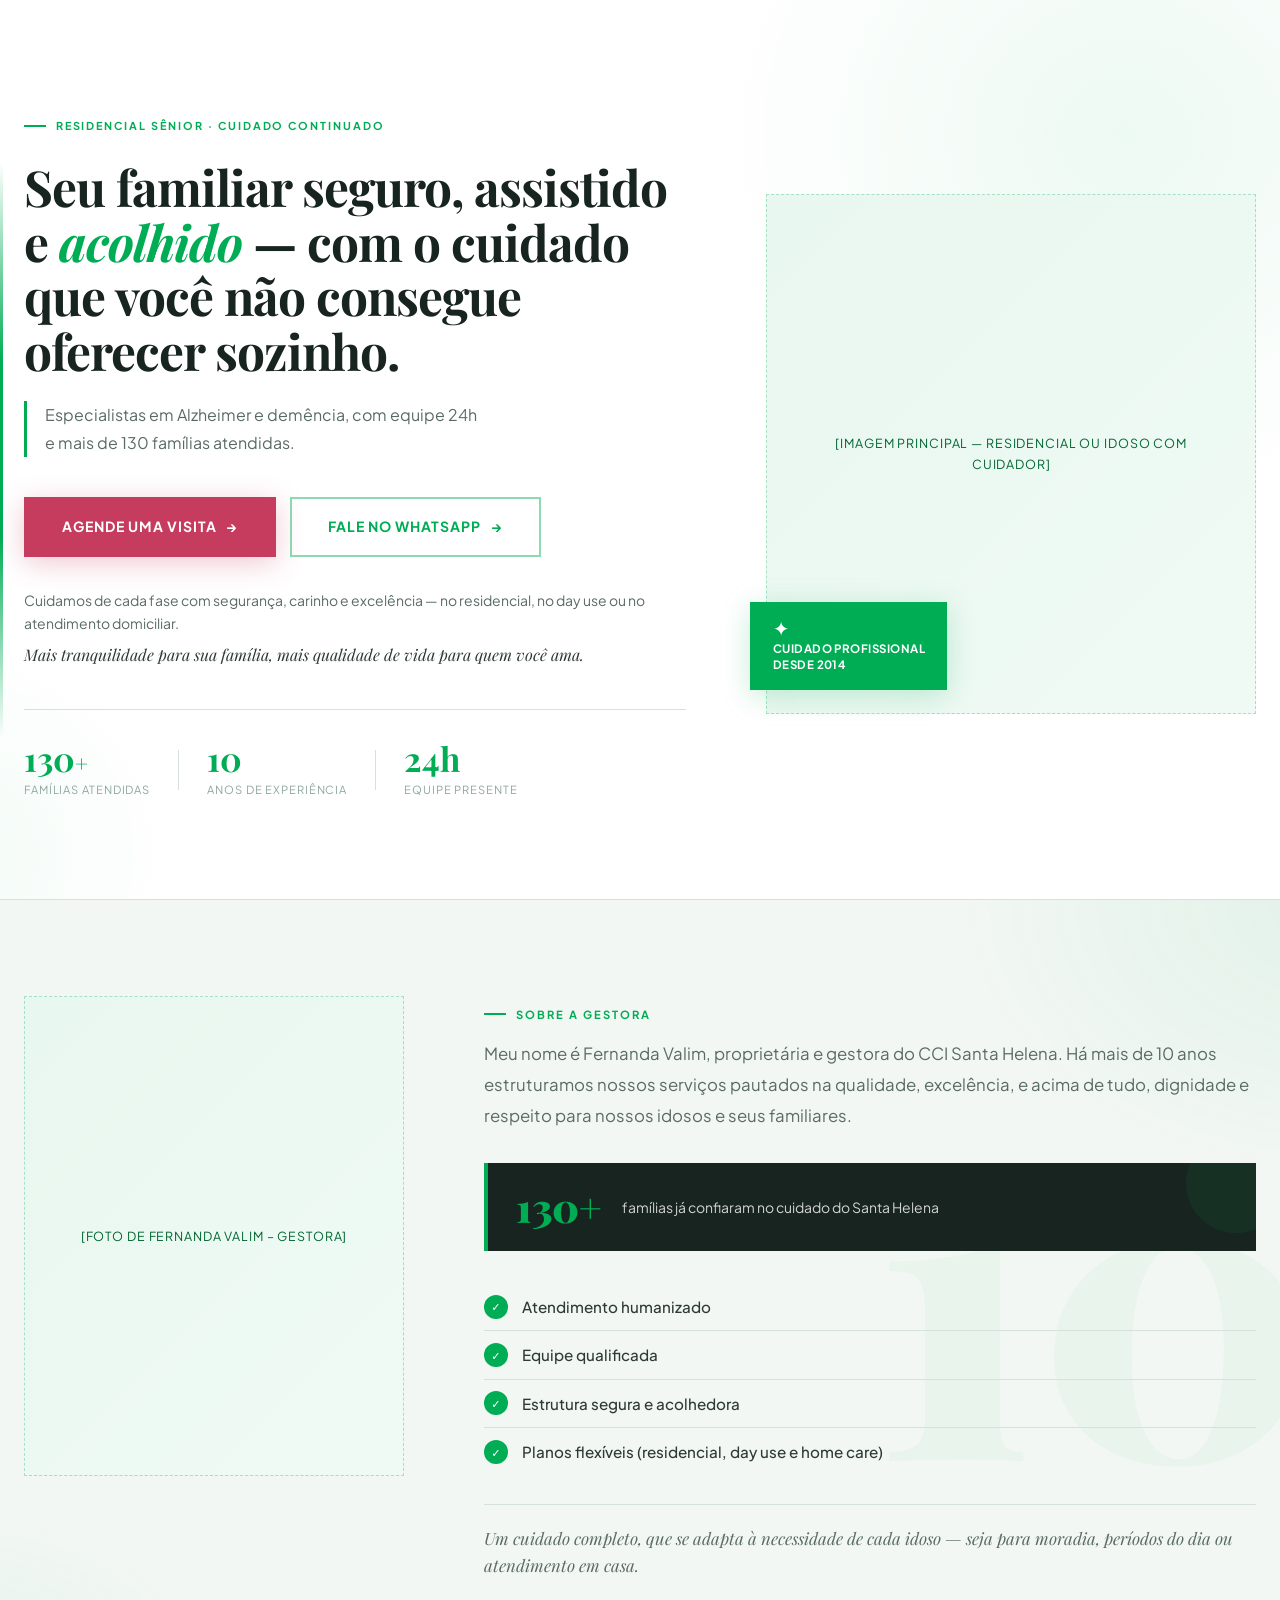
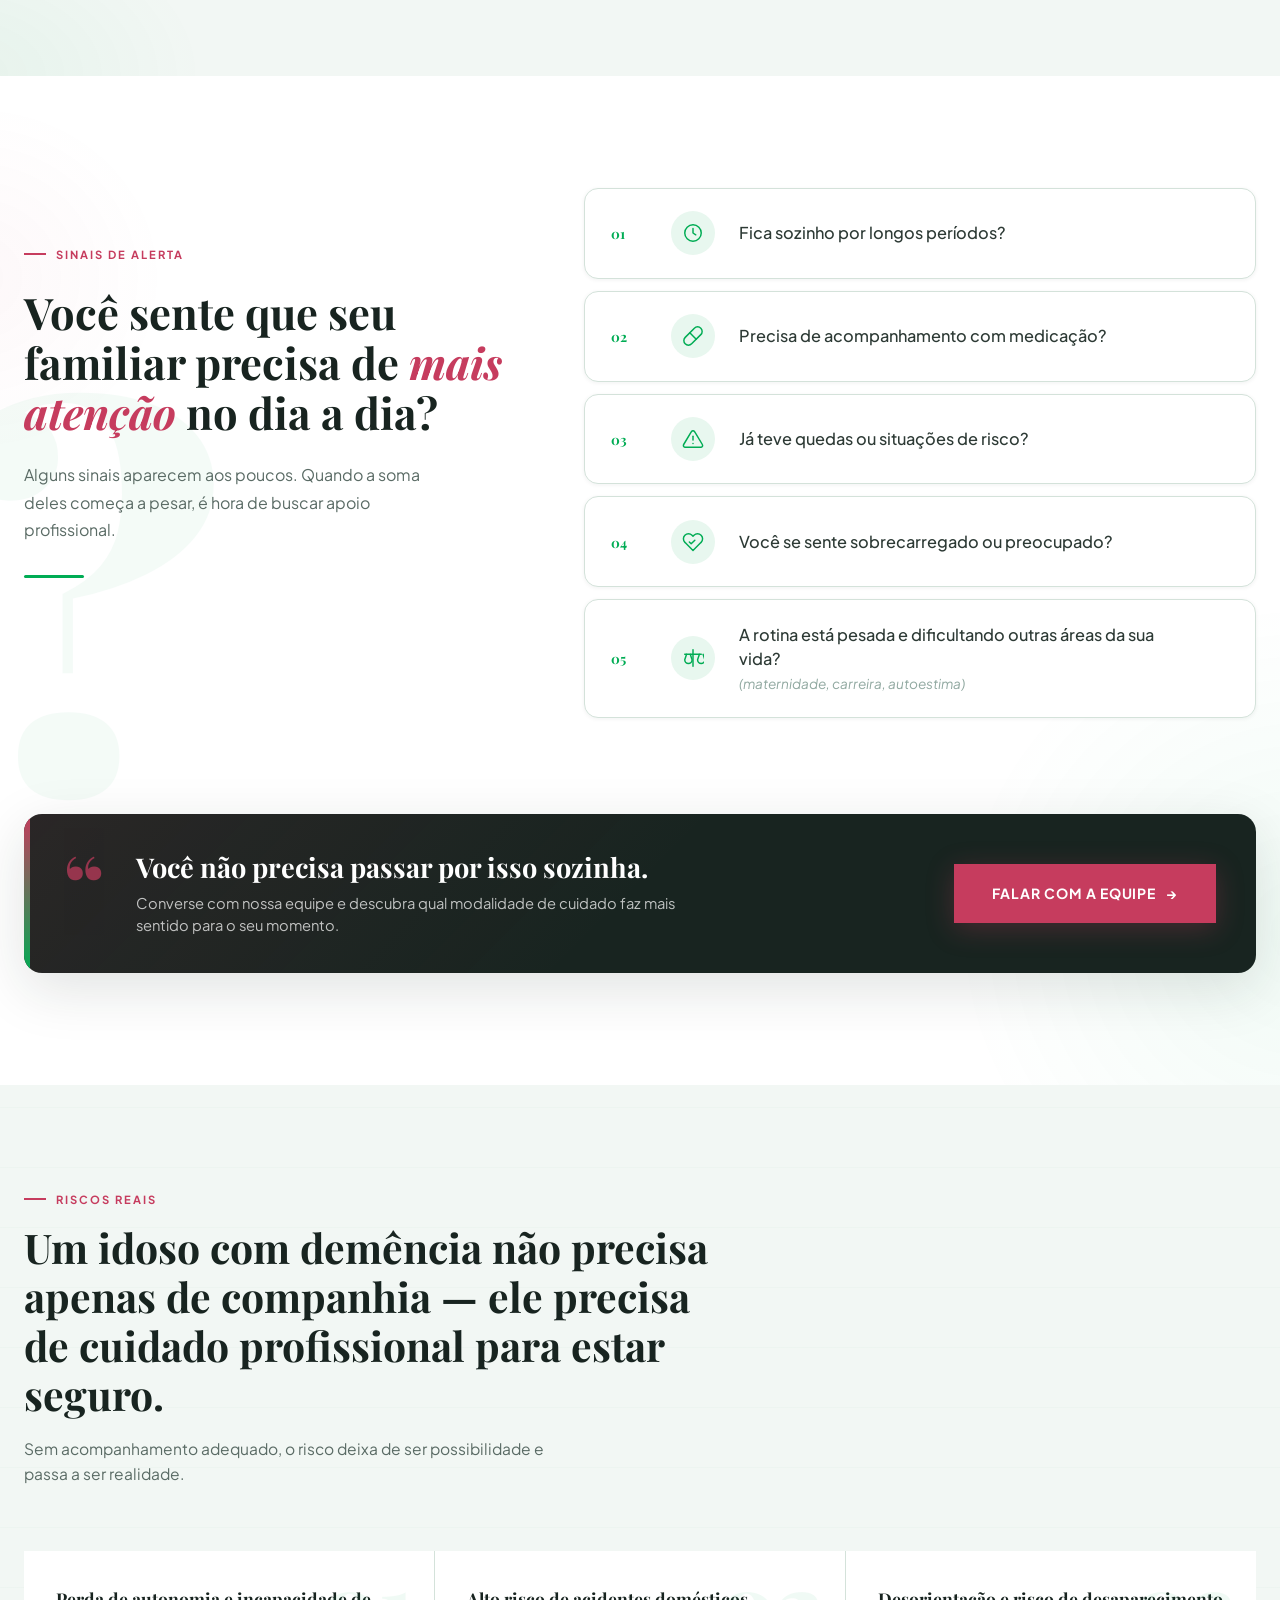
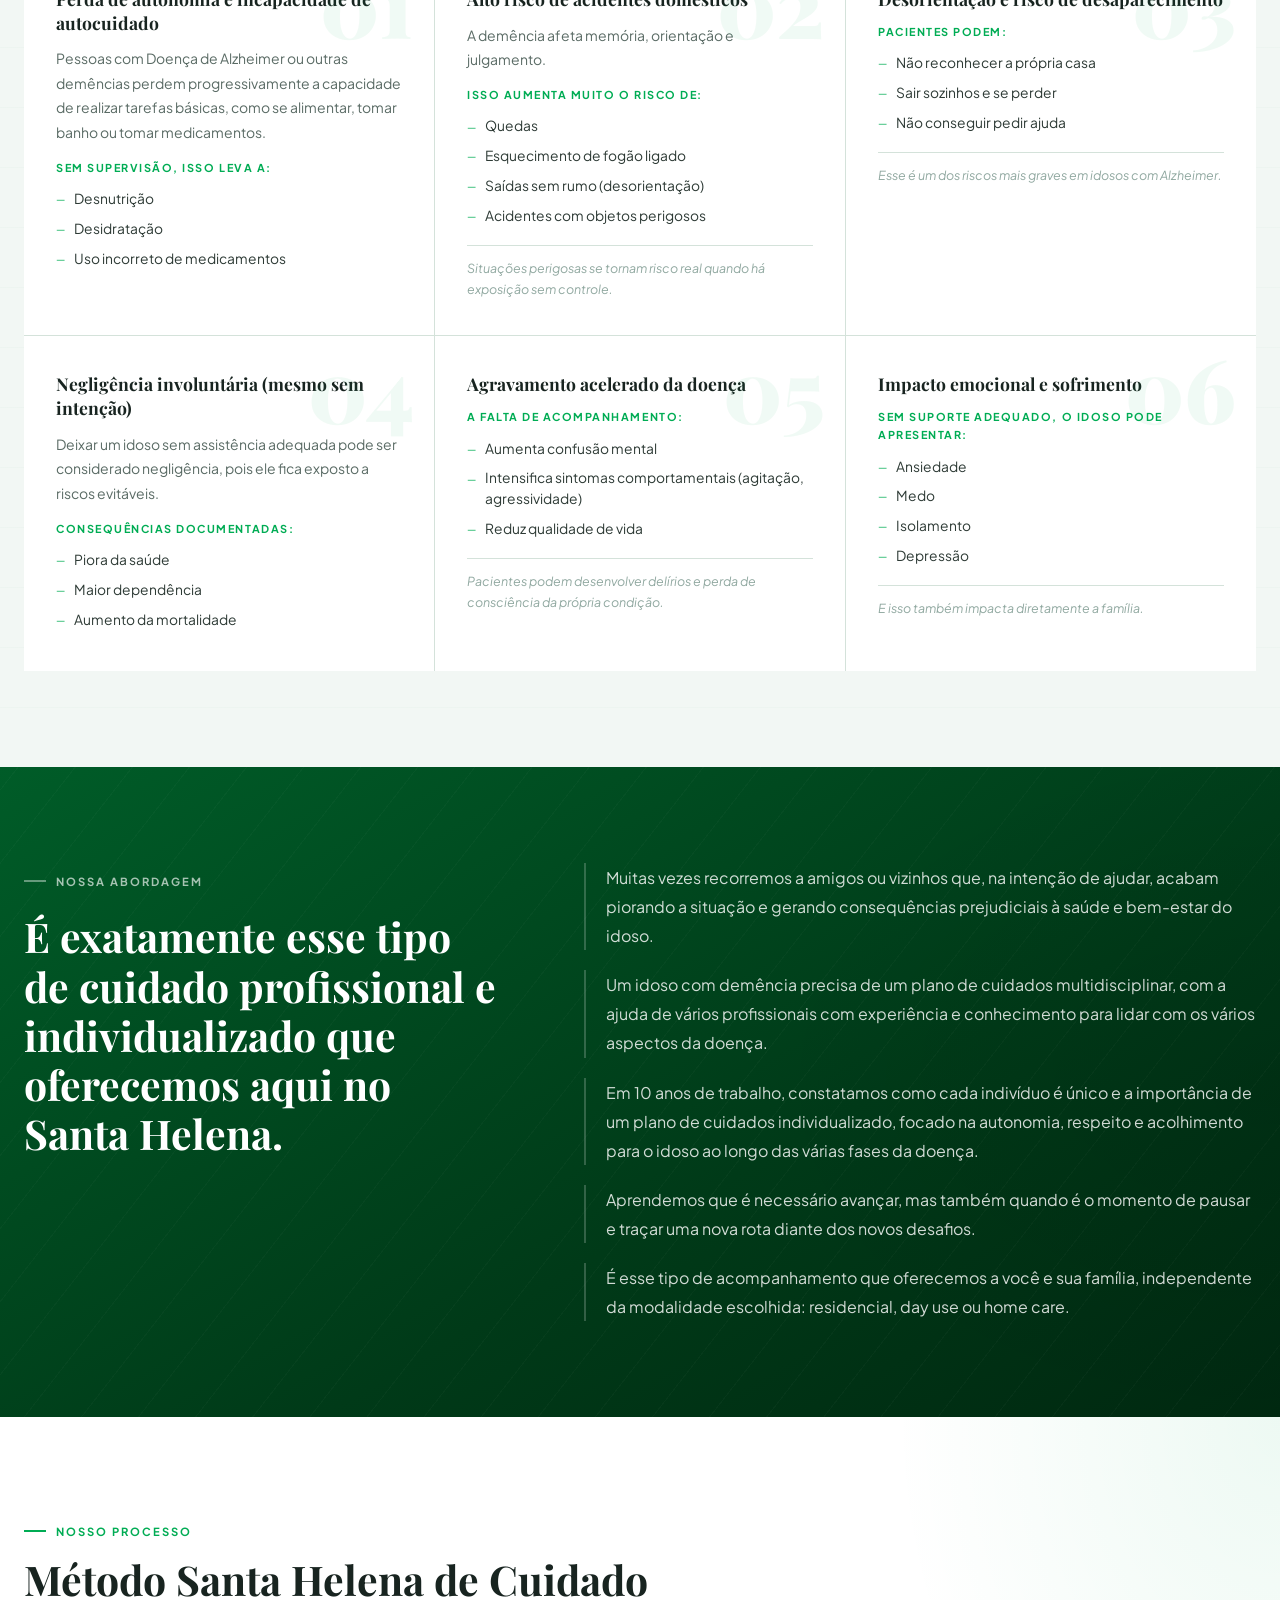
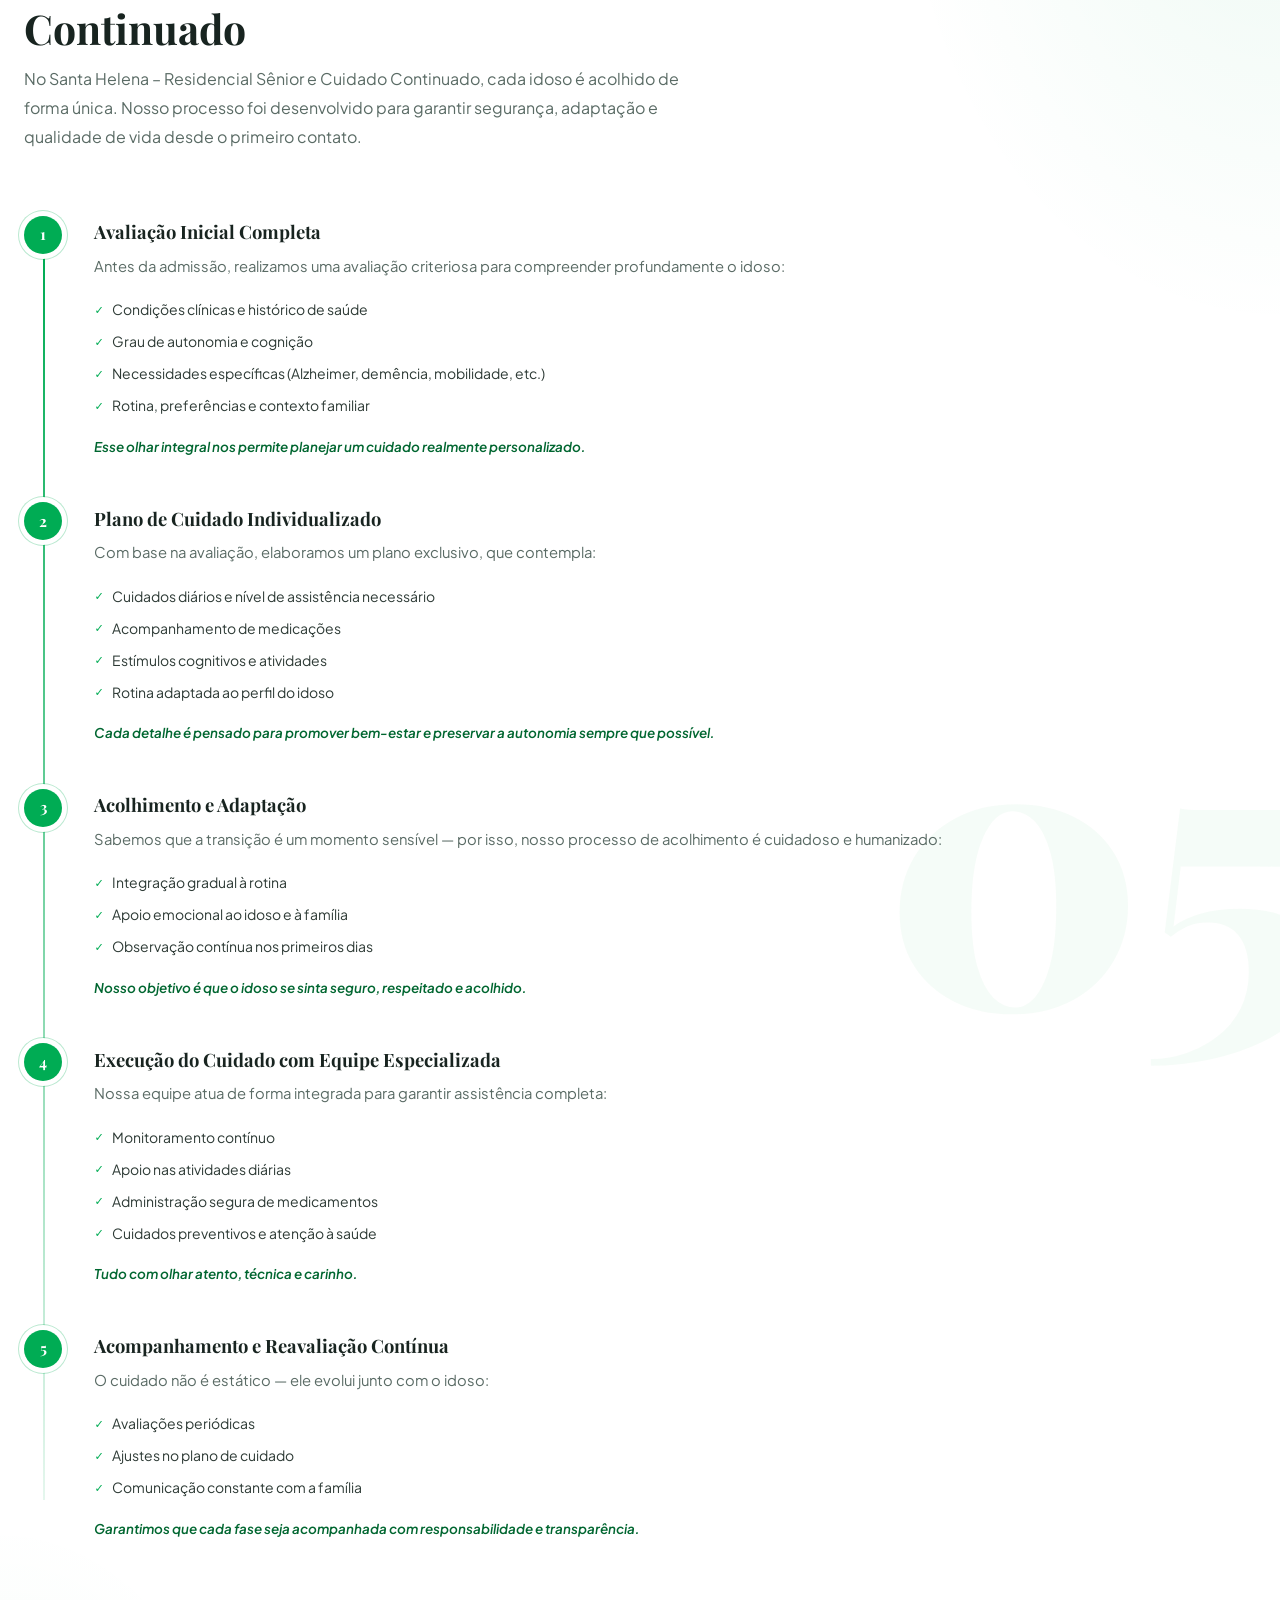
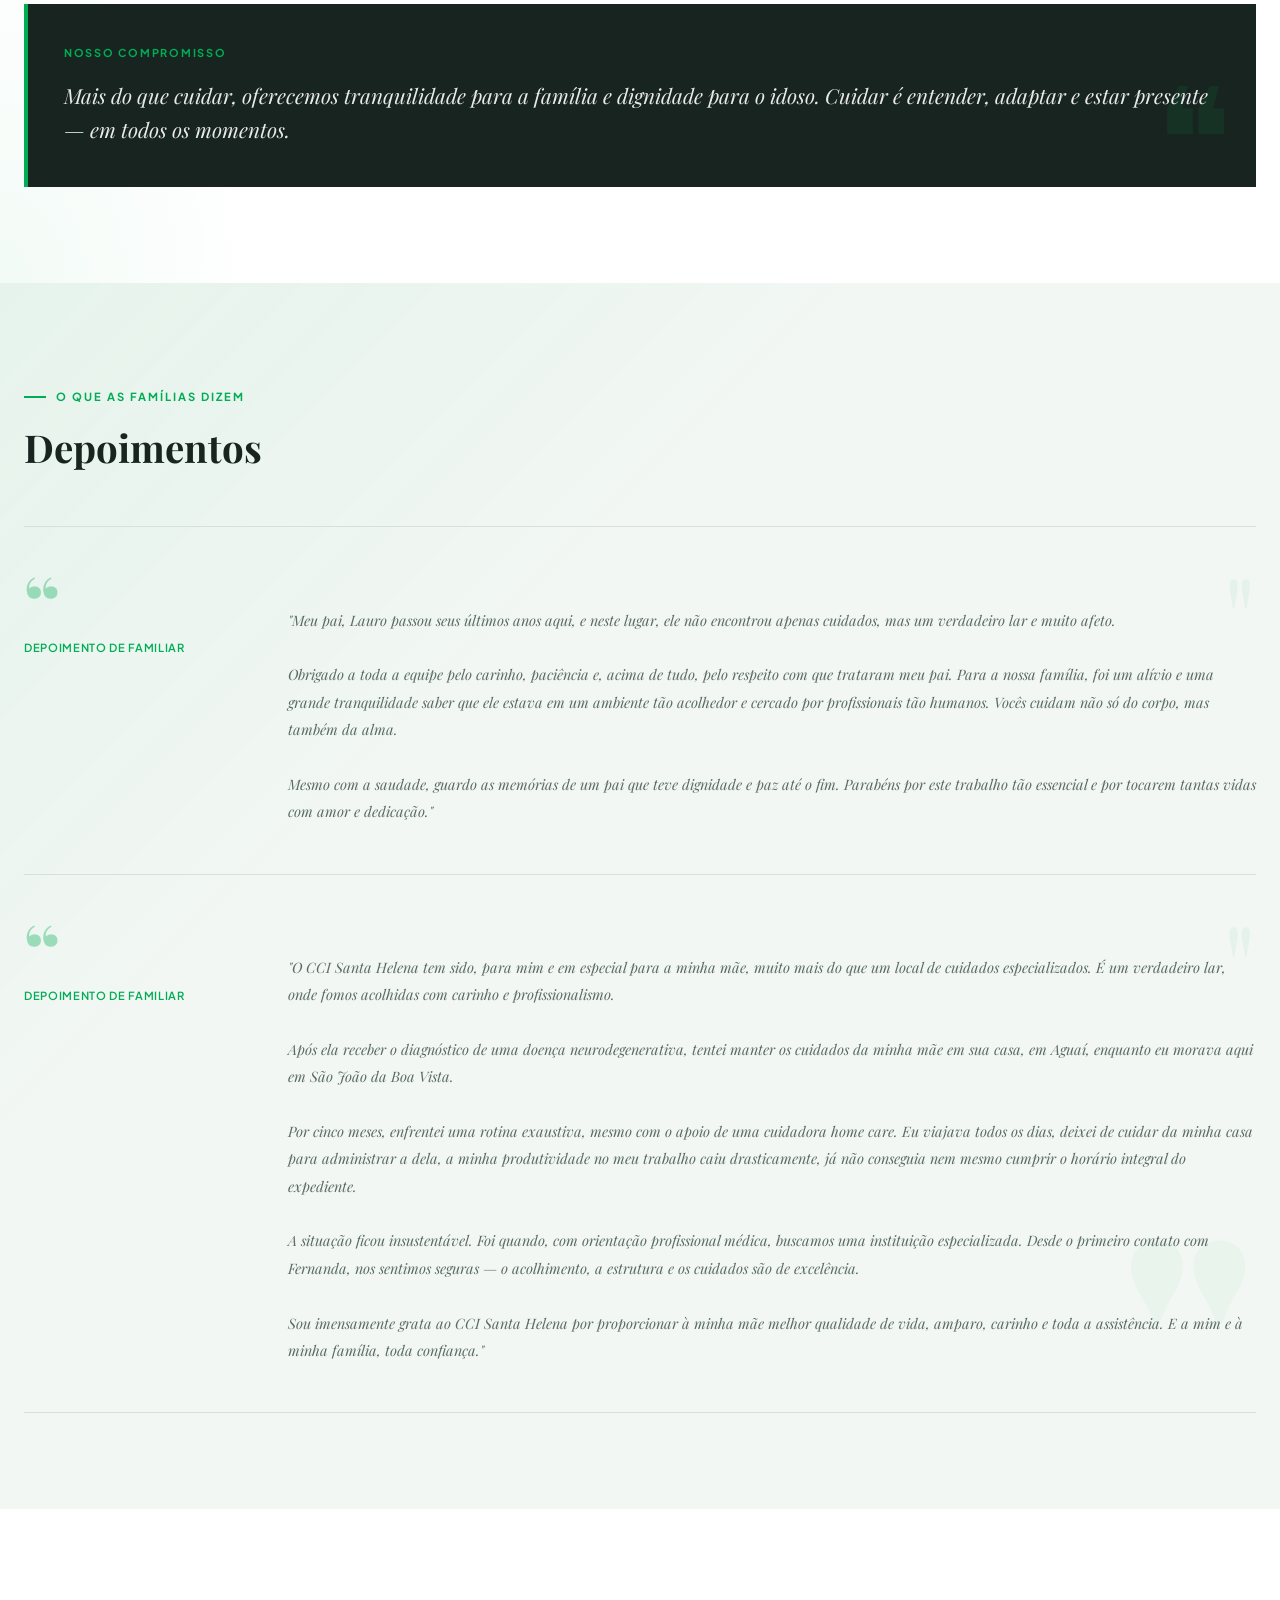
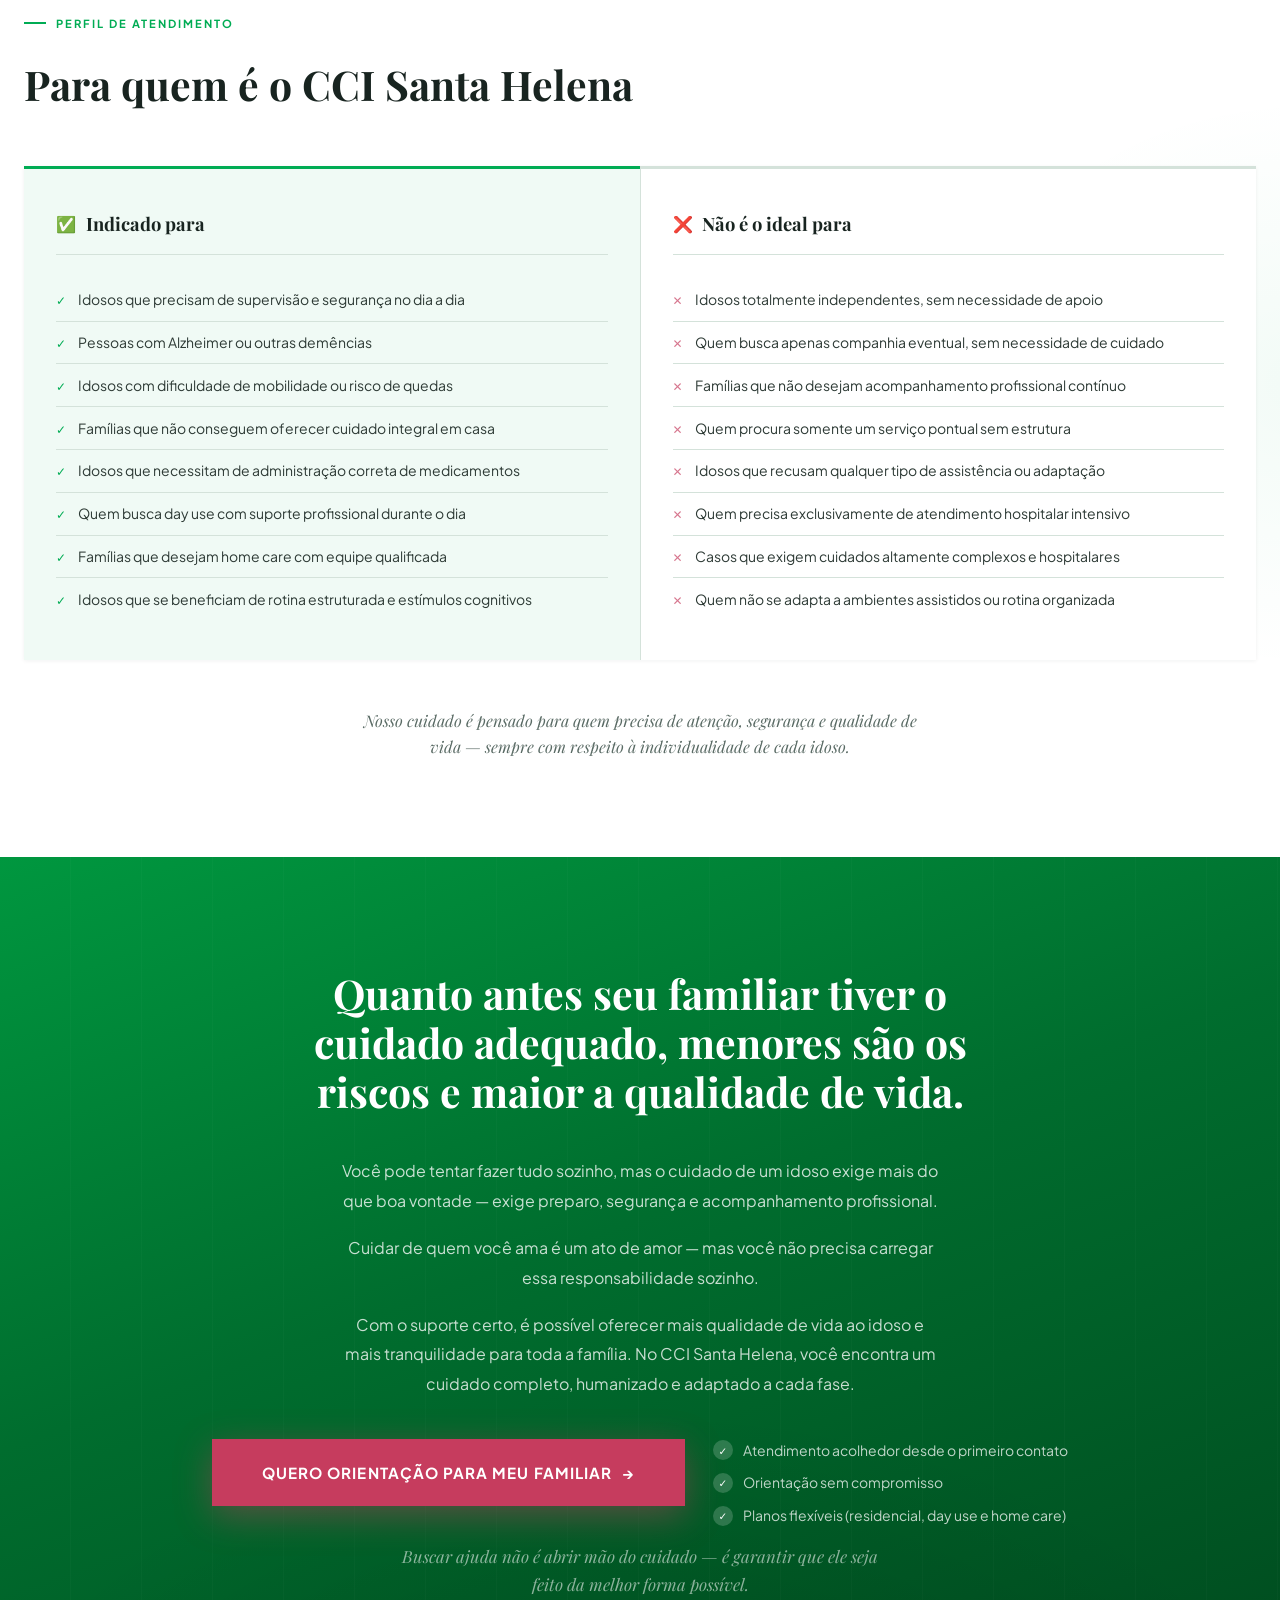
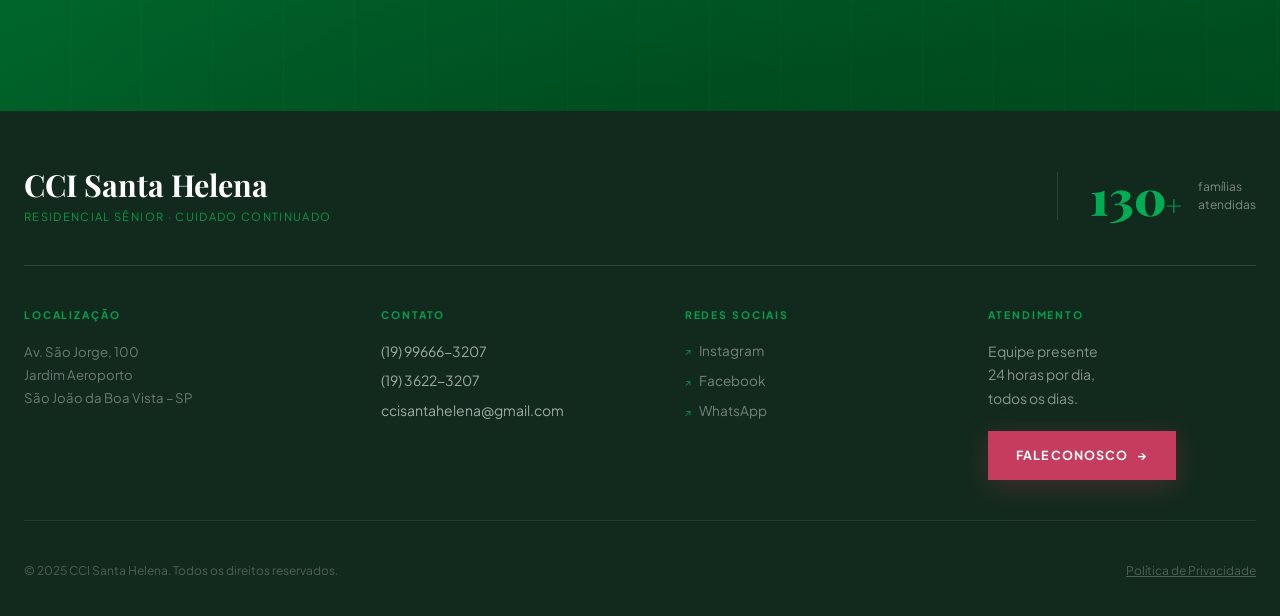
==== commit 5bdcbe37: "desenvolvimento 1" ====
--- a/index.html
+++ b/index.html
@@ -30,8 +30,8 @@
                 </p>
 
                 <div class="hero__cta-group">
-                    <a href="#" class="btn btn--primary">Agende uma visita</a>
-                    <a href="#" class="btn btn--ghost">Fale no WhatsApp</a>
+                    <a href="https://wa.me/5519996663207?text=Ol%C3%A1!%20Visitei%20o%20site%20e%20gostaria%20de%20agendar%20uma%20visita." class="btn btn--primary" target="_blank" rel="noopener">Agende uma visita</a>
+                    <a href="https://wa.me/5519996663207?text=Ol%C3%A1!%20Visitei%20o%20site." class="btn btn--ghost" target="_blank" rel="noopener">Fale no WhatsApp</a>
                 </div>
 
                 <p class="hero__complement">
@@ -129,23 +129,79 @@
          SEÇÃO 3: DOR — fundo cinza suave
          =================================================== -->
     <section class="dor" id="dor">
-        <div class="container">
-
-            <h2 class="dor__title reveal">
-                Você sente que seu familiar precisa de mais atenção no dia a dia?
-            </h2>
+        <div class="dor__mark-bg" aria-hidden="true">?</div>
+        <div class="container dor__container">
+
+            <div class="dor__intro reveal">
+                <p class="eyebrow eyebrow--red">Sinais de alerta</p>
+                <h2 class="dor__title">
+                    Você sente que seu familiar precisa de <em>mais atenção</em> no dia a dia?
+                </h2>
+                <p class="dor__lead">
+                    Alguns sinais aparecem aos poucos. Quando a soma deles começa a pesar, é hora de buscar apoio profissional.
+                </p>
+                <div class="dor__intro-rule" aria-hidden="true"></div>
+            </div>
 
             <ul class="dor__lista">
-                <li class="dor__item reveal reveal-delay-1">Fica sozinho por longos períodos?</li>
-                <li class="dor__item reveal reveal-delay-2">Precisa de acompanhamento com medicação?</li>
-                <li class="dor__item reveal reveal-delay-3">Já teve quedas ou situações de risco?</li>
-                <li class="dor__item reveal reveal-delay-4">Você se sente sobrecarregado ou preocupado?</li>
-                <li class="dor__item reveal reveal-delay-5">A rotina está pesada e dificultando outras áreas da sua vida? (maternidade, carreira, autoestima)</li>
+
+                <li class="dor__item reveal reveal-delay-1">
+                    <span class="dor__item-num" aria-hidden="true">01</span>
+                    <span class="dor__item-icon" aria-hidden="true">
+                        <svg viewBox="0 0 24 24" fill="none" stroke="currentColor" stroke-width="1.6" stroke-linecap="round" stroke-linejoin="round"><circle cx="12" cy="12" r="9"/><polyline points="12 7 12 12 15 14"/></svg>
+                    </span>
+                    <span class="dor__item-texto">Fica sozinho por longos períodos?</span>
+                    <span class="dor__item-arrow" aria-hidden="true">→</span>
+                </li>
+
+                <li class="dor__item reveal reveal-delay-2">
+                    <span class="dor__item-num" aria-hidden="true">02</span>
+                    <span class="dor__item-icon" aria-hidden="true">
+                        <svg viewBox="0 0 24 24" fill="none" stroke="currentColor" stroke-width="1.6" stroke-linecap="round" stroke-linejoin="round"><path d="M10.5 20.5l10-10a4.95 4.95 0 1 0-7-7l-10 10a4.95 4.95 0 1 0 7 7Z"/><path d="M8.5 8.5l7 7"/></svg>
+                    </span>
+                    <span class="dor__item-texto">Precisa de acompanhamento com medicação?</span>
+                    <span class="dor__item-arrow" aria-hidden="true">→</span>
+                </li>
+
+                <li class="dor__item reveal reveal-delay-3">
+                    <span class="dor__item-num" aria-hidden="true">03</span>
+                    <span class="dor__item-icon" aria-hidden="true">
+                        <svg viewBox="0 0 24 24" fill="none" stroke="currentColor" stroke-width="1.6" stroke-linecap="round" stroke-linejoin="round"><path d="M10.29 3.86 1.82 18a2 2 0 0 0 1.71 3h16.94a2 2 0 0 0 1.71-3L13.71 3.86a2 2 0 0 0-3.42 0z"/><line x1="12" y1="9" x2="12" y2="13"/><line x1="12" y1="17" x2="12.01" y2="17"/></svg>
+                    </span>
+                    <span class="dor__item-texto">Já teve quedas ou situações de risco?</span>
+                    <span class="dor__item-arrow" aria-hidden="true">→</span>
+                </li>
+
+                <li class="dor__item reveal reveal-delay-4">
+                    <span class="dor__item-num" aria-hidden="true">04</span>
+                    <span class="dor__item-icon" aria-hidden="true">
+                        <svg viewBox="0 0 24 24" fill="none" stroke="currentColor" stroke-width="1.6" stroke-linecap="round" stroke-linejoin="round"><path d="M20.84 4.61a5.5 5.5 0 0 0-7.78 0L12 5.67l-1.06-1.06a5.5 5.5 0 0 0-7.78 7.78l1.06 1.06L12 21.23l7.78-7.78 1.06-1.06a5.5 5.5 0 0 0 0-7.78z"/><path d="M8 12l2 2 4-4"/></svg>
+                    </span>
+                    <span class="dor__item-texto">Você se sente sobrecarregado ou preocupado?</span>
+                    <span class="dor__item-arrow" aria-hidden="true">→</span>
+                </li>
+
+                <li class="dor__item reveal reveal-delay-5">
+                    <span class="dor__item-num" aria-hidden="true">05</span>
+                    <span class="dor__item-icon" aria-hidden="true">
+                        <svg viewBox="0 0 24 24" fill="none" stroke="currentColor" stroke-width="1.6" stroke-linecap="round" stroke-linejoin="round"><path d="M12 3v18"/><path d="M3 8h18"/><path d="M5 8l-2 6a4 4 0 0 0 8 0L9 8"/><path d="M19 8l-2 6a4 4 0 0 0 8 0l-2-6"/></svg>
+                    </span>
+                    <span class="dor__item-texto">A rotina está pesada e dificultando outras áreas da sua vida? <em>(maternidade, carreira, autoestima)</em></span>
+                    <span class="dor__item-arrow" aria-hidden="true">→</span>
+                </li>
+
             </ul>
 
-            <p class="dor__destaque reveal">
-                Você não precisa passar por isso sozinha.
-            </p>
+            <div class="dor__destaque-wrap reveal">
+                <div class="dor__destaque">
+                    <span class="dor__destaque-mark" aria-hidden="true">“</span>
+                    <div class="dor__destaque-content">
+                        <p class="dor__destaque-titulo">Você não precisa passar por isso sozinha.</p>
+                        <p class="dor__destaque-sub">Converse com nossa equipe e descubra qual modalidade de cuidado faz mais sentido para o seu momento.</p>
+                    </div>
+                    <a href="https://wa.me/5519996663207?text=Ol%C3%A1!%20Visitei%20o%20site%20e%20gostaria%20de%20conversar%20com%20a%20equipe." class="btn btn--primary dor__destaque-cta" target="_blank" rel="noopener">Falar com a equipe</a>
+                </div>
+            </div>
 
         </div>
     </section>
@@ -403,13 +459,8 @@
 
                 <article class="depoimento-card reveal reveal-delay-1">
                     <div class="depoimento-card__meta">
-                        <div class="placeholder-img placeholder-img--depoimento" aria-hidden="true">
-                            [Foto]
-                        </div>
-                        <div class="depoimento-card__author-info">
-                            <cite class="depoimento-card__autor">[Nome — familiar do Lauro]</cite>
-                            <span class="depoimento-card__relation">Família do residente Lauro</span>
-                        </div>
+                        <span class="depoimento-card__mark" aria-hidden="true">“</span>
+                        <span class="depoimento-card__relation">Depoimento de familiar</span>
                     </div>
                     <blockquote class="depoimento-card__texto">
                         "Meu pai, Lauro passou seus últimos anos aqui, e neste lugar, ele não encontrou apenas cuidados, mas um verdadeiro lar e muito afeto.
@@ -422,13 +473,8 @@
 
                 <article class="depoimento-card reveal reveal-delay-2">
                     <div class="depoimento-card__meta">
-                        <div class="placeholder-img placeholder-img--depoimento" aria-hidden="true">
-                            [Foto]
-                        </div>
-                        <div class="depoimento-card__author-info">
-                            <cite class="depoimento-card__autor">[Nome — familiar da mãe de Aguaí]</cite>
-                            <span class="depoimento-card__relation">São João da Boa Vista</span>
-                        </div>
+                        <span class="depoimento-card__mark" aria-hidden="true">“</span>
+                        <span class="depoimento-card__relation">Depoimento de familiar</span>
                     </div>
                     <blockquote class="depoimento-card__texto">
                         "O CCI Santa Helena tem sido, para mim e em especial para a minha mãe, muito mais do que um local de cuidados especializados. É um verdadeiro lar, onde fomos acolhidas com carinho e profissionalismo.
@@ -521,7 +567,7 @@
             <p class="cta-final__texto reveal reveal-delay-3">Com o suporte certo, é possível oferecer mais qualidade de vida ao idoso e mais tranquilidade para toda a família. No CCI Santa Helena, você encontra um cuidado completo, humanizado e adaptado a cada fase.</p>
 
             <div class="cta-final__action reveal">
-                <a href="#" class="btn btn--cta btn--large">Quero orientação para meu familiar</a>
+                <a href="https://wa.me/5519996663207?text=Ol%C3%A1!%20Visitei%20o%20site%20e%20gostaria%20de%20orienta%C3%A7%C3%A3o%20para%20meu%20familiar." class="btn btn--cta btn--large" target="_blank" rel="noopener">Quero orientação para meu familiar</a>
 
                 <ul class="cta-final__garantias">
                     <li>
@@ -571,29 +617,32 @@
                 <div class="footer__col">
                     <p class="footer__col-titulo">Localização</p>
                     <address class="footer__endereco">
-                        [Endereço completo — a preencher]
+                        Av. São Jorge, 100<br>
+                        Jardim Aeroporto<br>
+                        São João da Boa Vista – SP
                     </address>
                 </div>
 
                 <div class="footer__col">
                     <p class="footer__col-titulo">Contato</p>
-                    <p class="footer__tel"><a href="#">[Telefone/WhatsApp — a preencher]</a></p>
-                    <p class="footer__email"><a href="#">[E-mail — a preencher]</a></p>
+                    <p class="footer__tel"><a href="https://wa.me/5519996663207?text=Ol%C3%A1!%20Visitei%20o%20site." target="_blank" rel="noopener">(19) 99666-3207</a></p>
+                    <p class="footer__tel"><a href="tel:+551936223207">(19) 3622-3207</a></p>
+                    <p class="footer__email"><a href="mailto:ccisantahelena@gmail.com">ccisantahelena@gmail.com</a></p>
                 </div>
 
                 <div class="footer__col">
                     <p class="footer__col-titulo">Redes sociais</p>
                     <div class="footer__redes">
-                        <a href="#" class="footer__rede-link">Instagram</a>
-                        <a href="#" class="footer__rede-link">Facebook</a>
-                        <a href="#" class="footer__rede-link">WhatsApp</a>
+                        <a href="https://www.instagram.com/santa_helena_cci/" class="footer__rede-link" target="_blank" rel="noopener">Instagram</a>
+                        <a href="https://www.facebook.com/ccisantahelena/" class="footer__rede-link" target="_blank" rel="noopener">Facebook</a>
+                        <a href="https://wa.me/5519996663207?text=Ol%C3%A1!%20Visitei%20o%20site." class="footer__rede-link" target="_blank" rel="noopener">WhatsApp</a>
                     </div>
                 </div>
 
                 <div class="footer__col footer__col--cta">
                     <p class="footer__col-titulo">Atendimento</p>
                     <p class="footer__atend-txt">Equipe presente<br>24 horas por dia,<br>todos os dias.</p>
-                    <a href="#" class="btn btn--primary footer__cta-btn">Fale conosco</a>
+                    <a href="https://wa.me/5519996663207?text=Ol%C3%A1!%20Visitei%20o%20site." class="btn btn--primary footer__cta-btn" target="_blank" rel="noopener">Fale conosco</a>
                 </div>
 
             </div>
--- a/styles.css
+++ b/styles.css
@@ -504,82 +504,282 @@
 
 
 /* ═══════════════════════════════════════════════════════════
-   3. DOR
+   3. DOR — layout editorial em duas colunas
    ═══════════════════════════════════════════════════════════ */
 .dor {
-    padding: 6rem 0;
+    padding: 7rem 0;
     background:
-        radial-gradient(ellipse 50% 60% at 102% 85%, rgba(0,172,84,.05) 0%, transparent 55%),
-        radial-gradient(ellipse 30% 35% at -2% 20%, rgba(198,60,94,.03) 0%, transparent 50%),
+        radial-gradient(ellipse 50% 60% at 102% 85%, rgba(0,172,84,.06) 0%, transparent 55%),
+        radial-gradient(ellipse 30% 35% at -2% 20%, rgba(198,60,94,.04) 0%, transparent 50%),
         var(--branco);
+    position: relative;
+    overflow: hidden;
+}
+
+/* "?" gigante decorativo no fundo */
+.dor__mark-bg {
+    position: absolute;
+    top: 50%;
+    left: -3rem;
+    transform: translateY(-50%);
+    font-family: var(--font-display);
+    font-size: 32rem;
+    font-weight: 900;
+    line-height: 0.75;
+    color: var(--verde);
+    opacity: 0.04;
+    pointer-events: none;
+    user-select: none;
+    z-index: 0;
+}
+
+.dor__container {
+    position: relative;
+    z-index: 1;
+    display: grid;
+    grid-template-columns: 5fr 7fr;
+    gap: 5rem;
+    align-items: start;
+}
+
+/* ── Coluna esquerda: título + lead ── */
+.dor__intro {
+    position: sticky;
+    top: 3rem;
 }
 
 .dor__title {
     font-family: var(--font-display);
-    font-size: clamp(1.75rem, 3.2vw, 2.6rem);
-    font-weight: 700;
-    line-height: 1.2;
+    font-size: clamp(1.85rem, 3.4vw, 2.8rem);
+    font-weight: 700;
+    line-height: 1.15;
     color: var(--preto);
-    margin-bottom: 3rem;
-    max-width: 640px;
-}
-
+    margin: 0.6rem 0 1.5rem;
+}
+.dor__title em {
+    font-style: italic;
+    color: var(--vermelho);
+    font-weight: 700;
+}
+
+.dor__lead {
+    font-size: 1rem;
+    line-height: 1.7;
+    color: var(--cinza-medio);
+    max-width: 420px;
+    margin-bottom: 2rem;
+}
+
+.dor__intro-rule {
+    width: 60px;
+    height: 3px;
+    background: var(--verde);
+    border-radius: 2px;
+}
+
+/* ── Coluna direita: lista de sinais ── */
 .dor__lista {
-    margin-bottom: 3rem;
     counter-reset: dor-c;
+    display: flex;
+    flex-direction: column;
+    gap: 0.75rem;
 }
 
 .dor__item {
     counter-increment: dor-c;
-    display: flex;
-    align-items: baseline;
-    gap: 1.5rem;
-    padding: 1.25rem 0;
-    font-size: 1.05rem;
+    display: grid;
+    grid-template-columns: 2.5rem 3rem 1fr auto;
+    align-items: center;
+    gap: 1.25rem;
+    padding: 1.4rem 1.6rem;
+    font-size: 1.02rem;
     font-weight: 500;
     color: var(--cinza-escuro);
-    border-bottom: 1px solid var(--cinza-claro);
+    background: var(--branco);
+    border: 1px solid var(--cinza-claro);
+    border-radius: 14px;
+    box-shadow: var(--shadow-xs);
     position: relative;
     cursor: default;
-    transition: color var(--trans-fast);
+    transition: transform var(--trans-med), border-color var(--trans-med),
+                box-shadow var(--trans-med), background var(--trans-med);
 }
 .dor__item::before {
-    content: counter(dor-c, decimal-leading-zero);
-    font-family: var(--font-display);
-    font-size: 0.72rem;
-    font-weight: 700;
-    color: var(--verde);
-    min-width: 1.8rem;
-    letter-spacing: 0.04em;
-}
-.dor__item::after {
     content: '';
     position: absolute;
-    bottom: -1px; left: 0;
-    width: 0; height: 2px;
+    left: 0; top: 14%; bottom: 14%;
+    width: 3px;
     background: var(--verde);
-    transition: width 0.35s ease;
-}
-.dor__item:hover { color: var(--preto); }
-.dor__item:hover::after { width: 80px; }
+    border-radius: 0 3px 3px 0;
+    transform: scaleY(0);
+    transform-origin: center;
+    transition: transform var(--trans-med);
+}
+
+.dor__item-num {
+    font-family: var(--font-display);
+    font-size: 0.85rem;
+    font-weight: 700;
+    color: var(--verde);
+    letter-spacing: 0.06em;
+}
+
+.dor__item-icon {
+    width: 44px;
+    height: 44px;
+    border-radius: 50%;
+    background: var(--verde-pale);
+    color: var(--verde);
+    display: inline-flex;
+    align-items: center;
+    justify-content: center;
+    flex-shrink: 0;
+    transition: background var(--trans-med), color var(--trans-med),
+                transform var(--trans-med);
+}
+.dor__item-icon svg {
+    width: 22px;
+    height: 22px;
+}
+
+.dor__item-texto {
+    line-height: 1.5;
+}
+.dor__item-texto em {
+    display: block;
+    font-style: italic;
+    font-size: 0.85rem;
+    color: var(--cinza-neutro);
+    font-weight: 400;
+    margin-top: 0.15rem;
+}
+
+.dor__item-arrow {
+    font-size: 1.1rem;
+    color: var(--cinza-neutro);
+    opacity: 0;
+    transform: translateX(-6px);
+    transition: opacity var(--trans-med), transform var(--trans-med),
+                color var(--trans-med);
+}
+
+.dor__item:hover {
+    transform: translateX(4px);
+    border-color: var(--verde);
+    box-shadow: var(--shadow-sm);
+    color: var(--preto);
+}
+.dor__item:hover::before { transform: scaleY(1); }
+.dor__item:hover .dor__item-icon {
+    background: var(--verde);
+    color: var(--branco);
+    transform: scale(1.05);
+}
+.dor__item:hover .dor__item-arrow {
+    opacity: 1;
+    transform: translateX(0);
+    color: var(--verde);
+}
+
+/* ── Destaque final redesenhado ── */
+.dor__destaque-wrap {
+    grid-column: 1 / -1;
+    margin-top: 1rem;
+}
 
 .dor__destaque {
-    display: inline-block;
-    font-family: var(--font-display);
-    font-size: clamp(1.3rem, 2.5vw, 1.75rem);
-    font-weight: 700;
+    display: grid;
+    grid-template-columns: auto 1fr auto;
+    align-items: center;
+    gap: 2rem;
+    padding: 2.25rem 2.5rem;
+    background:
+        linear-gradient(135deg, rgba(198,60,94,.10) 0%, transparent 50%),
+        var(--preto);
     color: var(--branco);
-    background: var(--preto);
-    padding: 1.25rem 2rem;
-    position: relative;
-    line-height: 1.25;
+    border-radius: 18px;
+    position: relative;
+    overflow: hidden;
+    box-shadow: var(--shadow-lg);
 }
 .dor__destaque::before {
     content: '';
     position: absolute;
     left: 0; top: 0; bottom: 0;
-    width: 5px;
-    background: var(--vermelho);
+    width: 6px;
+    background: linear-gradient(180deg, var(--vermelho), var(--verde));
+}
+
+.dor__destaque-mark {
+    font-family: var(--font-display);
+    font-size: 5rem;
+    font-weight: 900;
+    line-height: 0.6;
+    color: var(--vermelho);
+    opacity: 0.7;
+    align-self: start;
+    margin-top: 0.5rem;
+}
+
+.dor__destaque-content {
+    display: flex;
+    flex-direction: column;
+    gap: 0.5rem;
+}
+
+.dor__destaque-titulo {
+    font-family: var(--font-display);
+    font-size: clamp(1.3rem, 2.5vw, 1.7rem);
+    font-weight: 700;
+    line-height: 1.25;
+    color: var(--branco);
+}
+
+.dor__destaque-sub {
+    font-size: 0.92rem;
+    line-height: 1.55;
+    color: rgba(255,255,255,.72);
+    max-width: 540px;
+}
+
+.dor__destaque-cta {
+    flex-shrink: 0;
+    white-space: nowrap;
+}
+
+/* ── Responsivo ── */
+@media (max-width: 960px) {
+    .dor__container {
+        grid-template-columns: 1fr;
+        gap: 3rem;
+    }
+    .dor__intro { position: static; }
+    .dor__mark-bg { font-size: 22rem; opacity: 0.03; }
+}
+
+@media (max-width: 640px) {
+    .dor { padding: 5rem 0; }
+    .dor__item {
+        grid-template-columns: 2.2rem 2.4rem 1fr;
+        gap: 0.9rem;
+        padding: 1.1rem 1.2rem;
+        font-size: 0.95rem;
+    }
+    .dor__item-icon { width: 38px; height: 38px; }
+    .dor__item-icon svg { width: 19px; height: 19px; }
+    .dor__item-arrow { display: none; }
+
+    .dor__destaque {
+        grid-template-columns: 1fr;
+        gap: 1.25rem;
+        padding: 1.75rem 1.5rem;
+        text-align: left;
+    }
+    .dor__destaque-mark {
+        font-size: 3.5rem;
+        margin-top: 0;
+    }
+    .dor__destaque-cta { width: 100%; text-align: center; }
 }
 
 
@@ -778,10 +978,33 @@
    ═══════════════════════════════════════════════════════════ */
 .metodo {
     padding: 6rem 0;
+    position: relative;
+    overflow: hidden;
     background:
-        radial-gradient(ellipse 55% 45% at 100% 0%, rgba(0,172,84,.05) 0%, transparent 52%),
-        radial-gradient(ellipse 35% 30% at 0% 100%, rgba(198,60,94,.025) 0%, transparent 48%),
+        radial-gradient(ellipse 55% 45% at 100% 0%, rgba(0,172,84,.07) 0%, transparent 55%),
+        radial-gradient(ellipse 40% 35% at 0% 100%, rgba(0,172,84,.05) 0%, transparent 50%),
         var(--branco);
+}
+
+/* numeral "05" gigante decorativo — eco do "10" da seção Gestora */
+.metodo::after {
+    content: '05';
+    position: absolute;
+    right: -4%;
+    top: 50%;
+    transform: translateY(-50%);
+    font-family: var(--font-display);
+    font-size: 24rem;
+    font-weight: 900;
+    color: rgba(0,172,84,.04);
+    line-height: 1;
+    pointer-events: none;
+    user-select: none;
+}
+
+.metodo > .container {
+    position: relative;
+    z-index: 1;
 }
 
 .metodo__header { margin-bottom: 4rem; max-width: 680px; }
@@ -1004,7 +1227,7 @@
     pointer-events: none;
 }
 
-/* ── Coluna esquerda: foto + autor ── */
+/* ── Coluna esquerda: marca decorativa + assinatura neutra ── */
 .depoimento-card__meta {
     display: flex;
     flex-direction: column;
@@ -1016,34 +1239,15 @@
     padding-top: 0.25rem;
 }
 
-.placeholder-img--depoimento {
-    width: 72px;
-    height: 72px;
-    min-height: 72px;
-    min-width: 72px;
-    max-width: 72px;
-    border-radius: 50%;
-    margin-bottom: 0;
-    flex-shrink: 0;
-    font-size: 0.52rem;
-    padding: 0.5rem;
-    letter-spacing: 0.02em;
-}
-
-.depoimento-card__author-info {
-    display: flex;
-    flex-direction: column;
-    gap: 0.3rem;
-}
-
-.depoimento-card__autor {
-    font-size: 0.9rem;
-    font-weight: 700;
-    color: var(--preto);
-    font-style: normal;
+.depoimento-card__mark {
+    font-family: var(--font-display);
+    font-size: 4.5rem;
+    font-weight: 900;
+    line-height: 0.6;
+    color: var(--verde);
+    opacity: 0.35;
     display: block;
-    line-height: 1.3;
-    letter-spacing: 0.01em;
+    user-select: none;
 }
 
 .depoimento-card__relation {
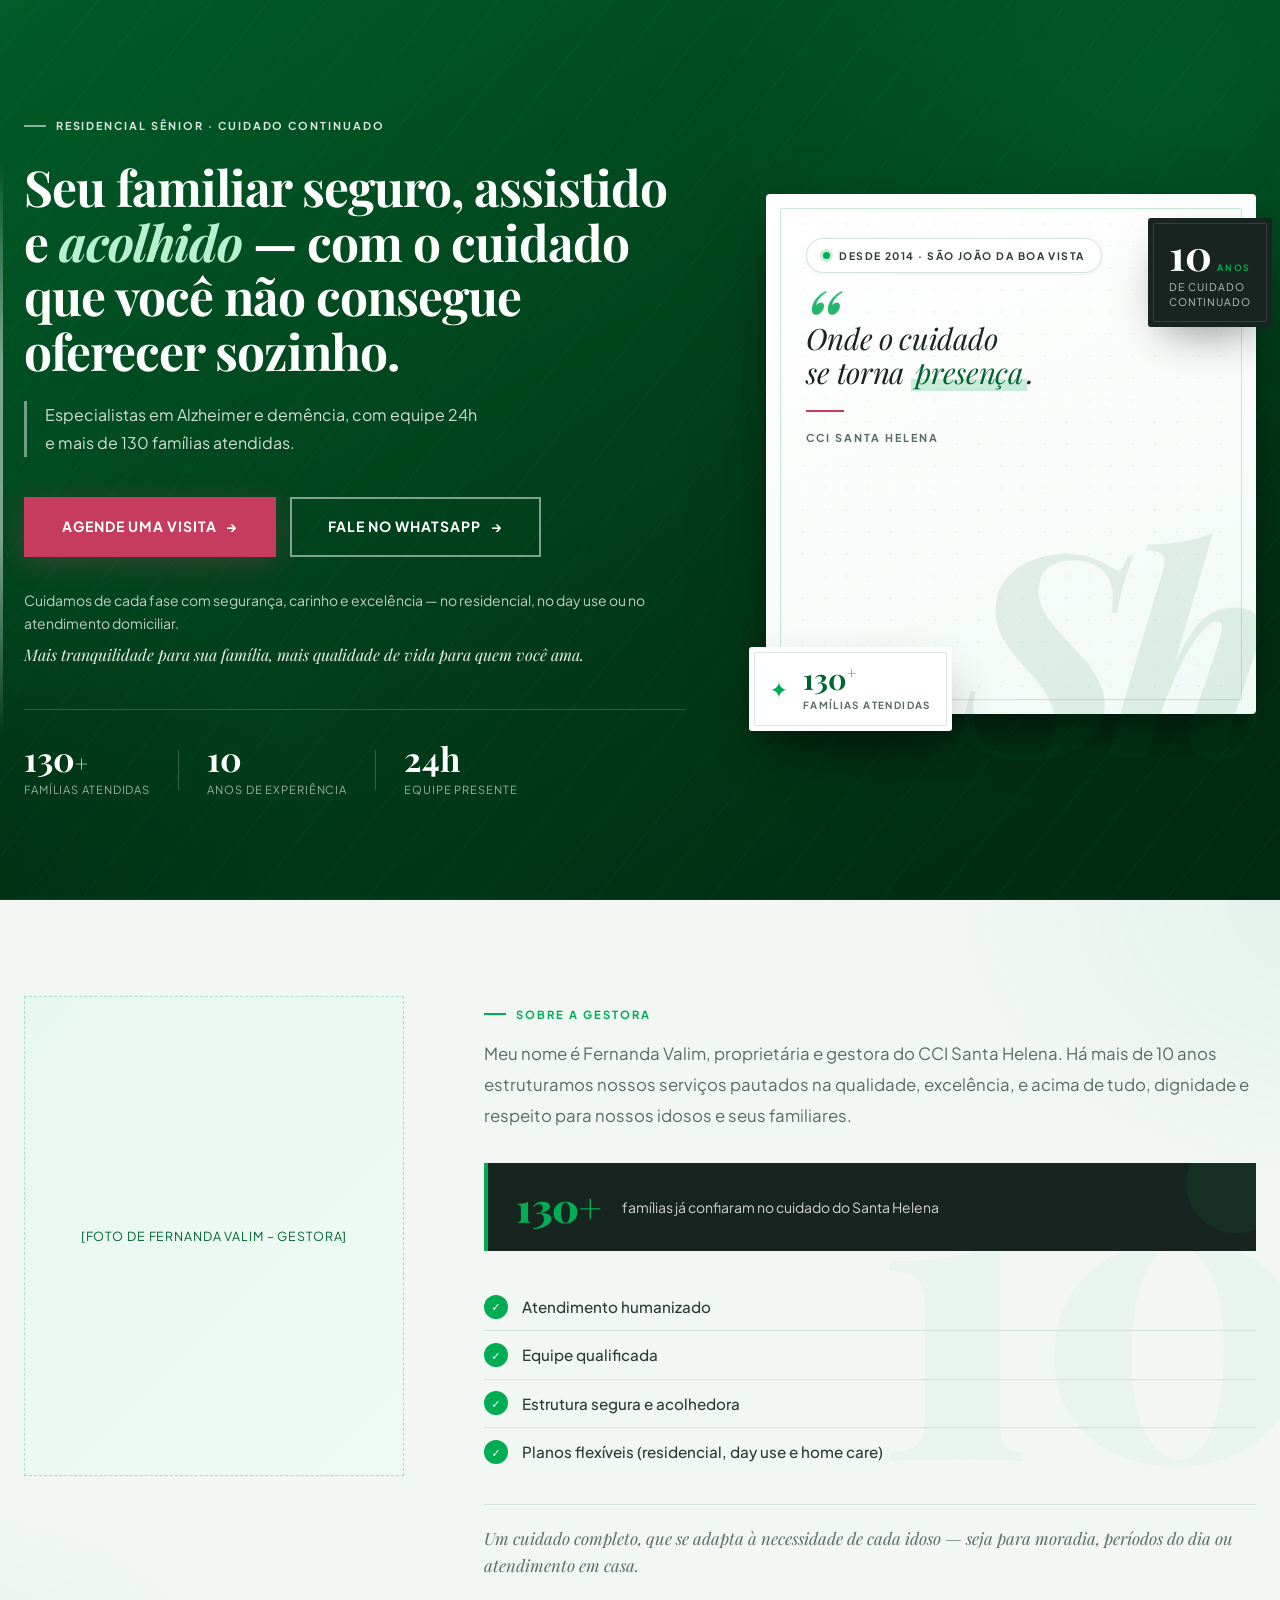
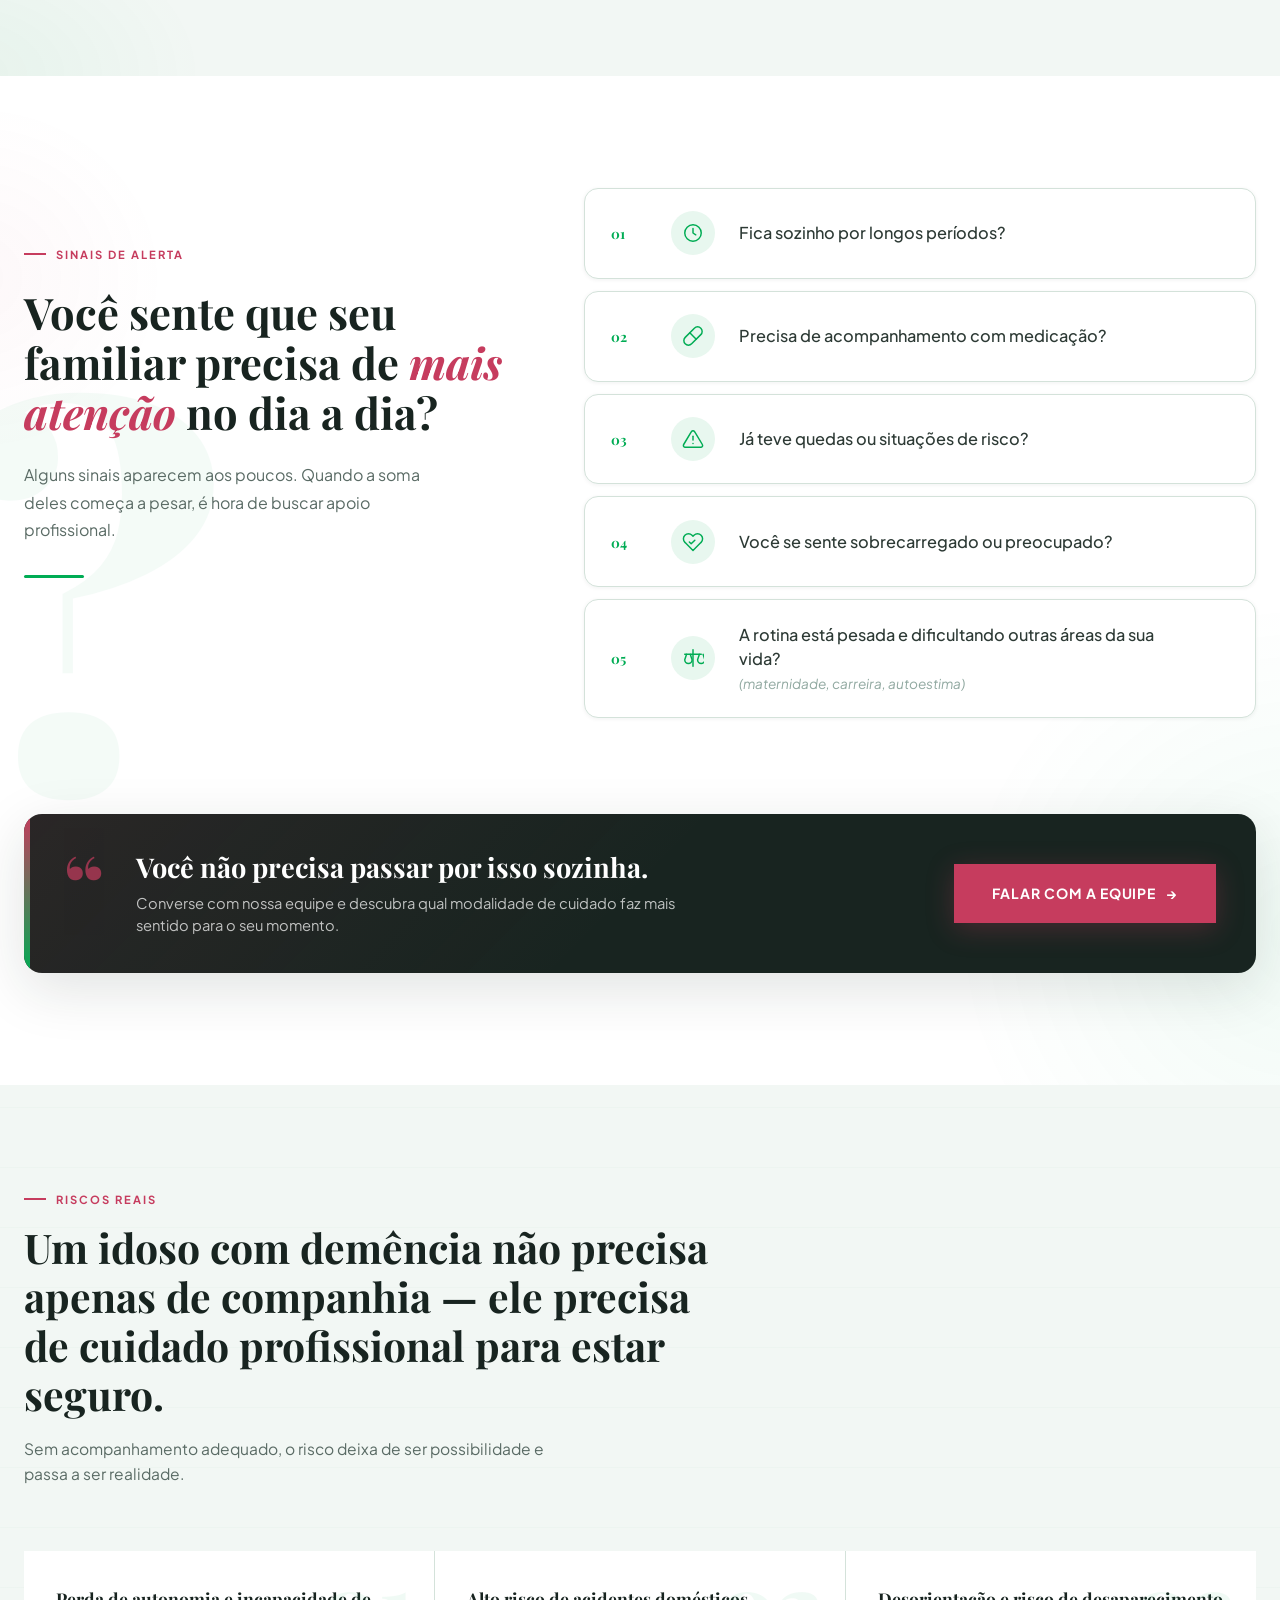
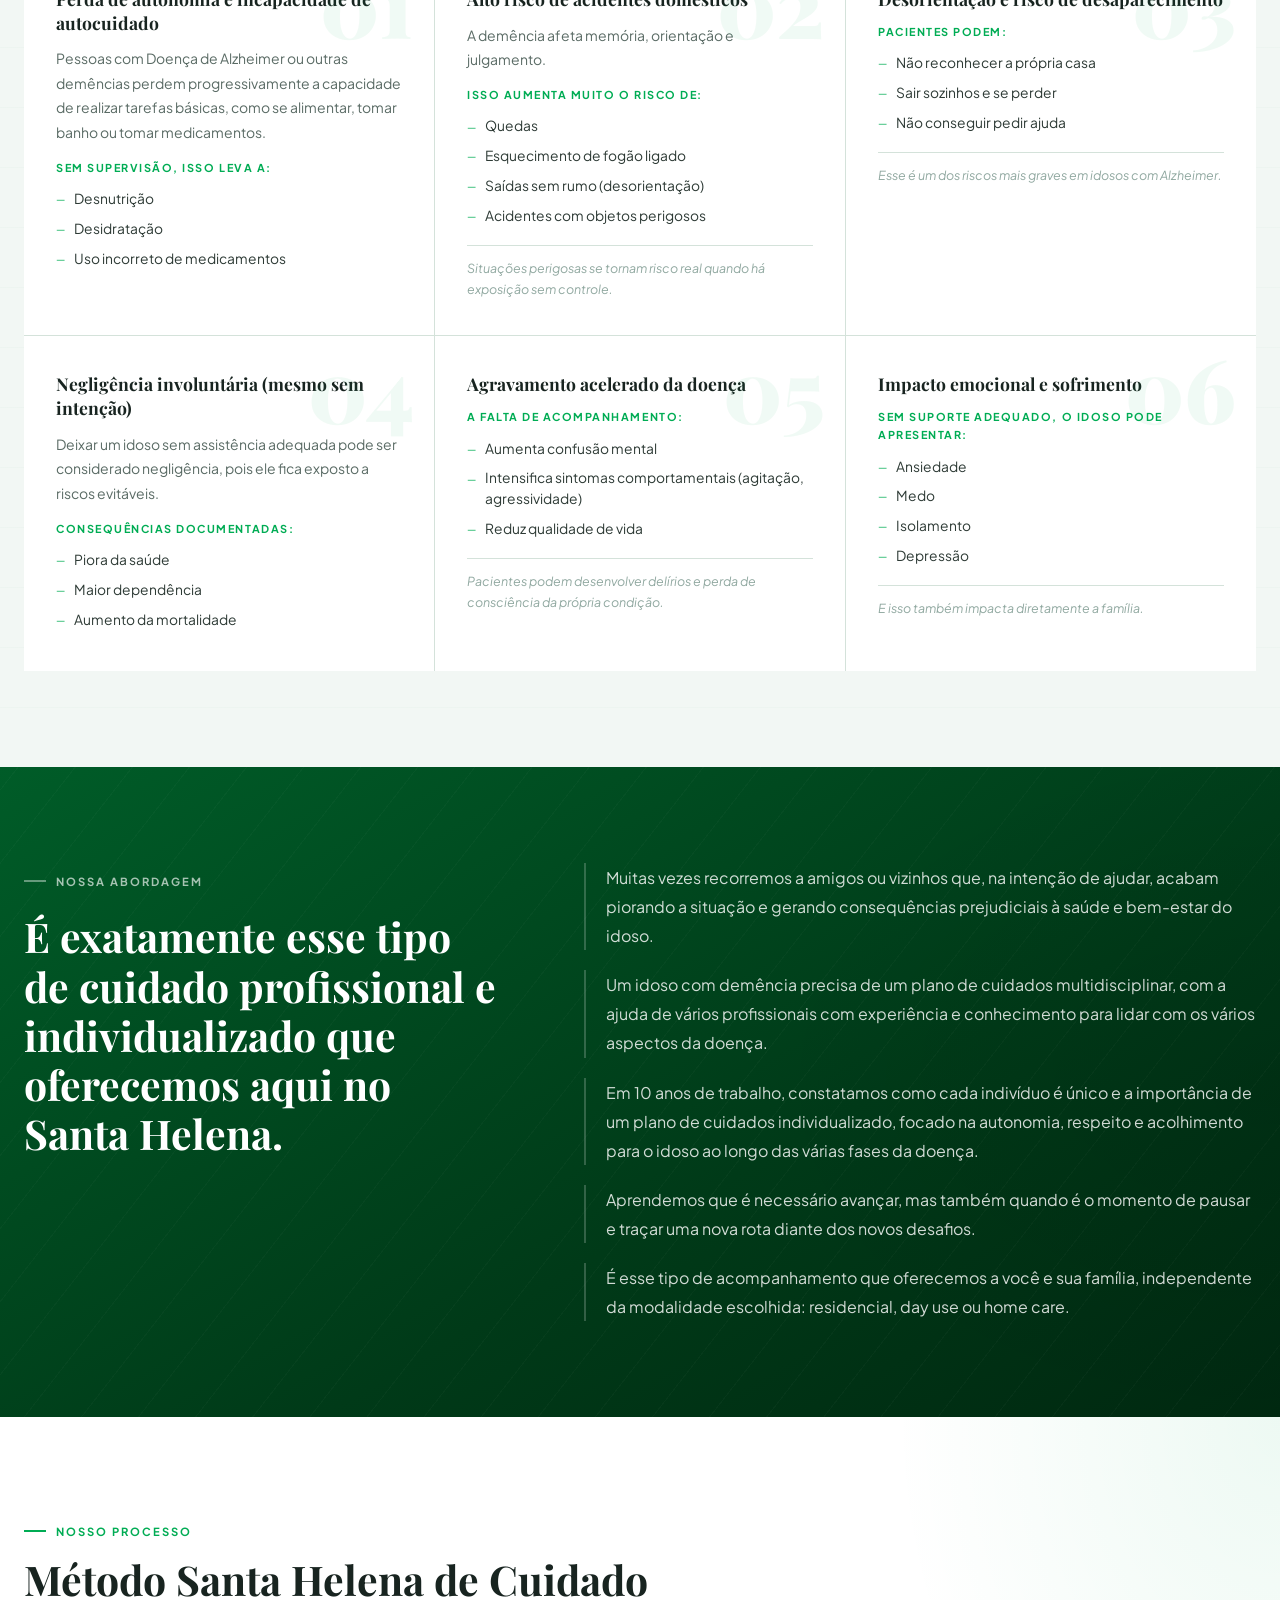
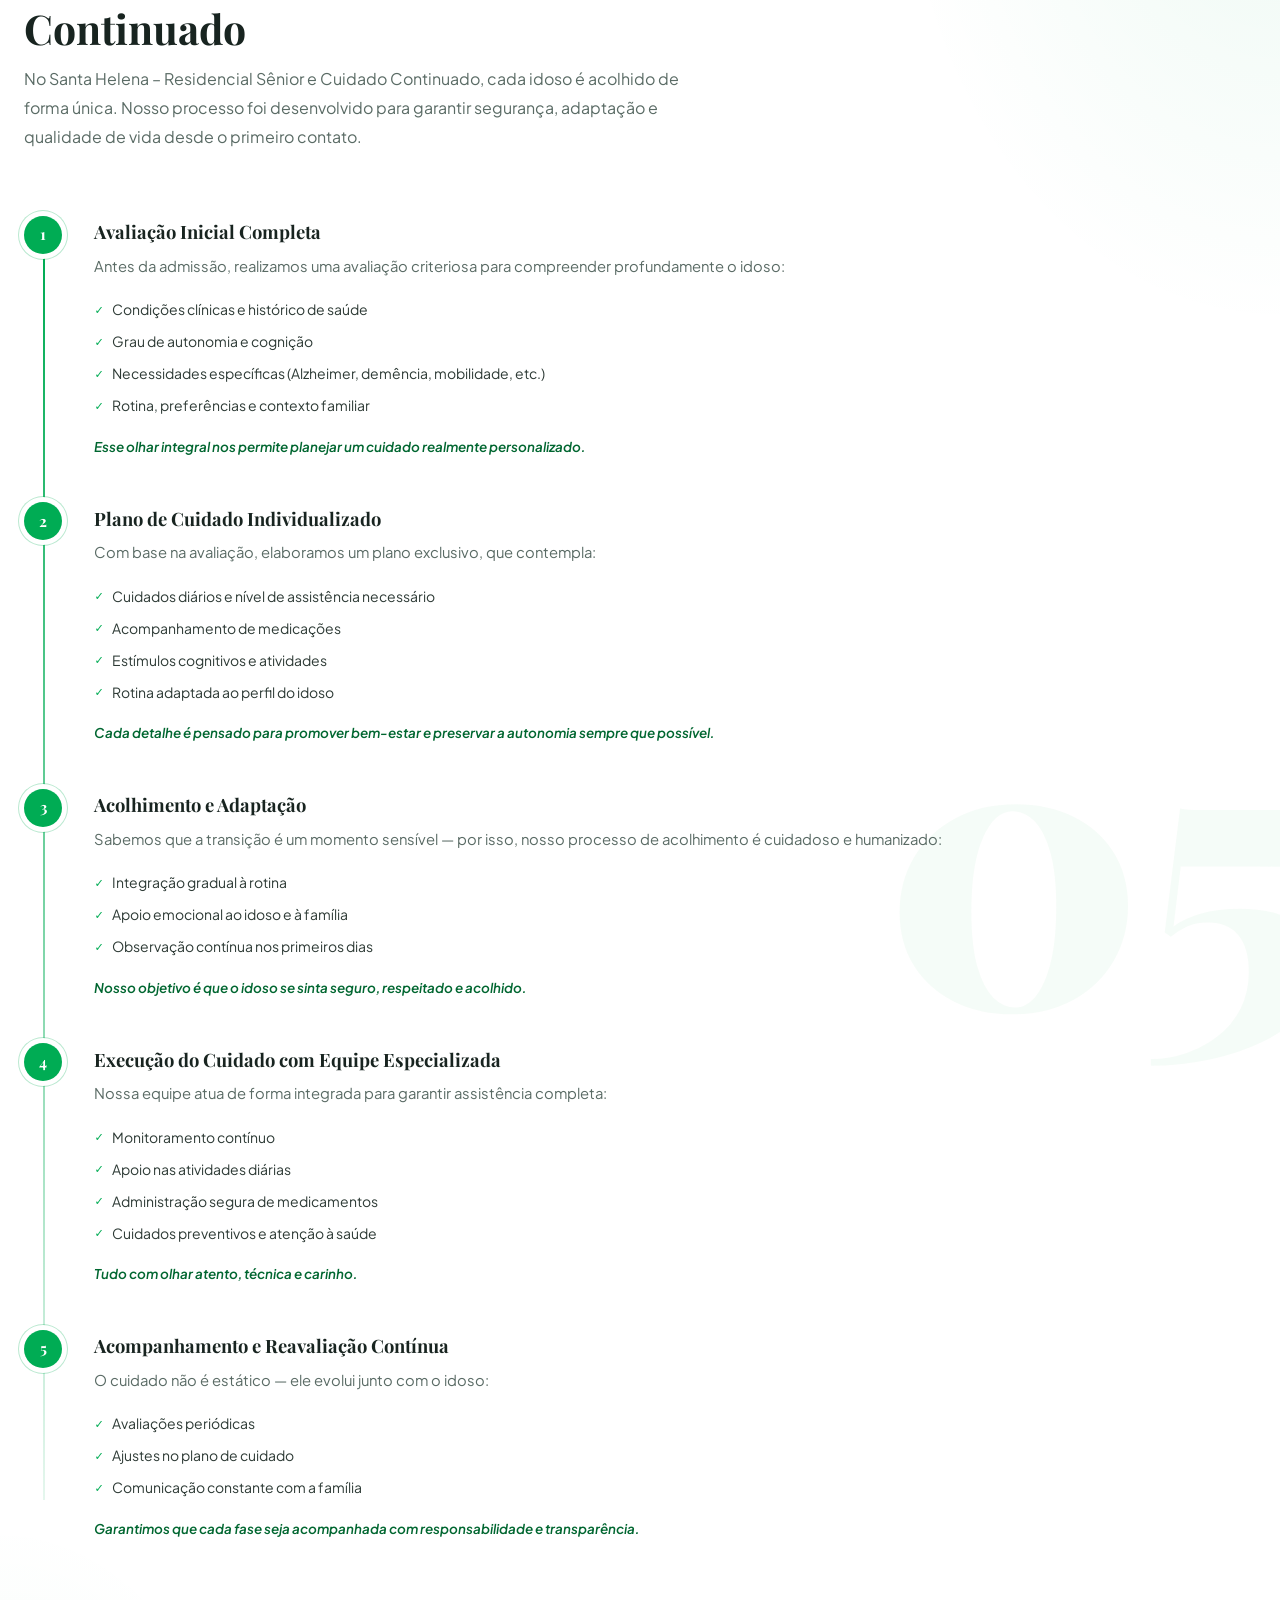
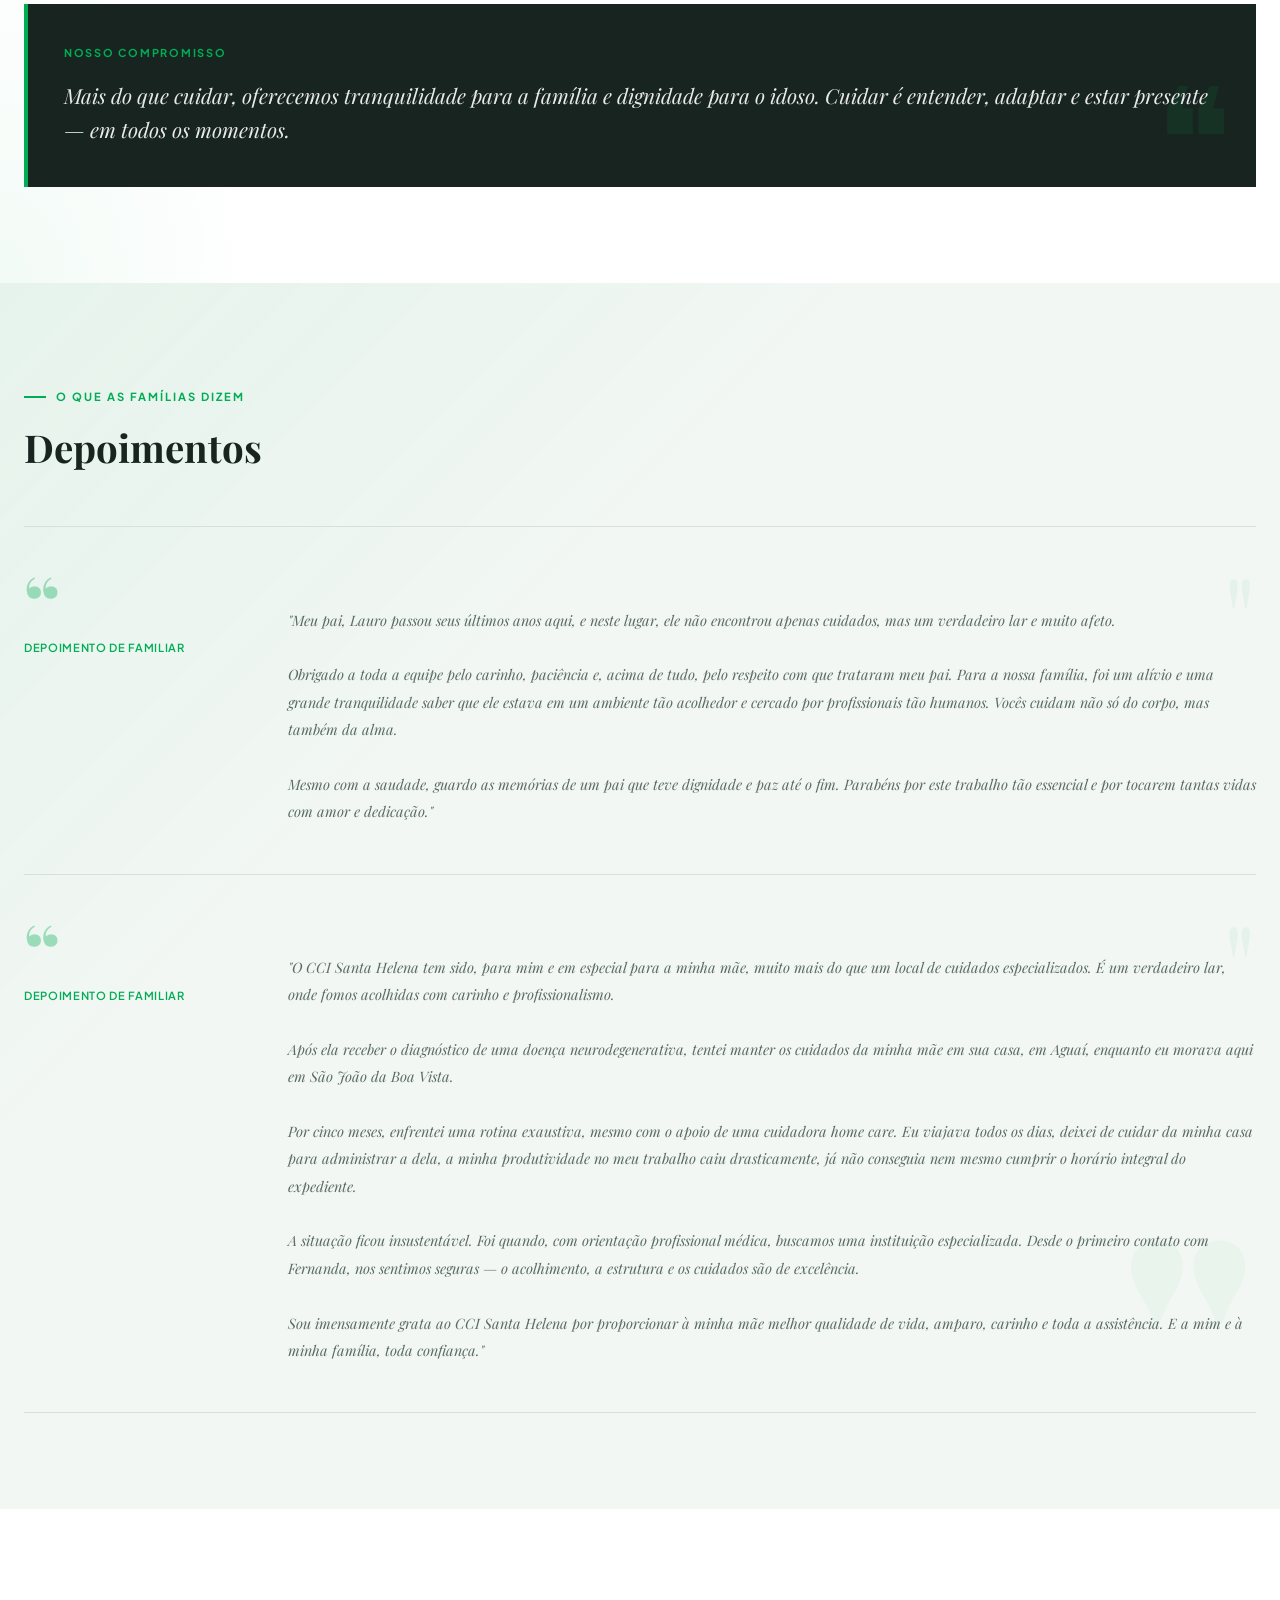
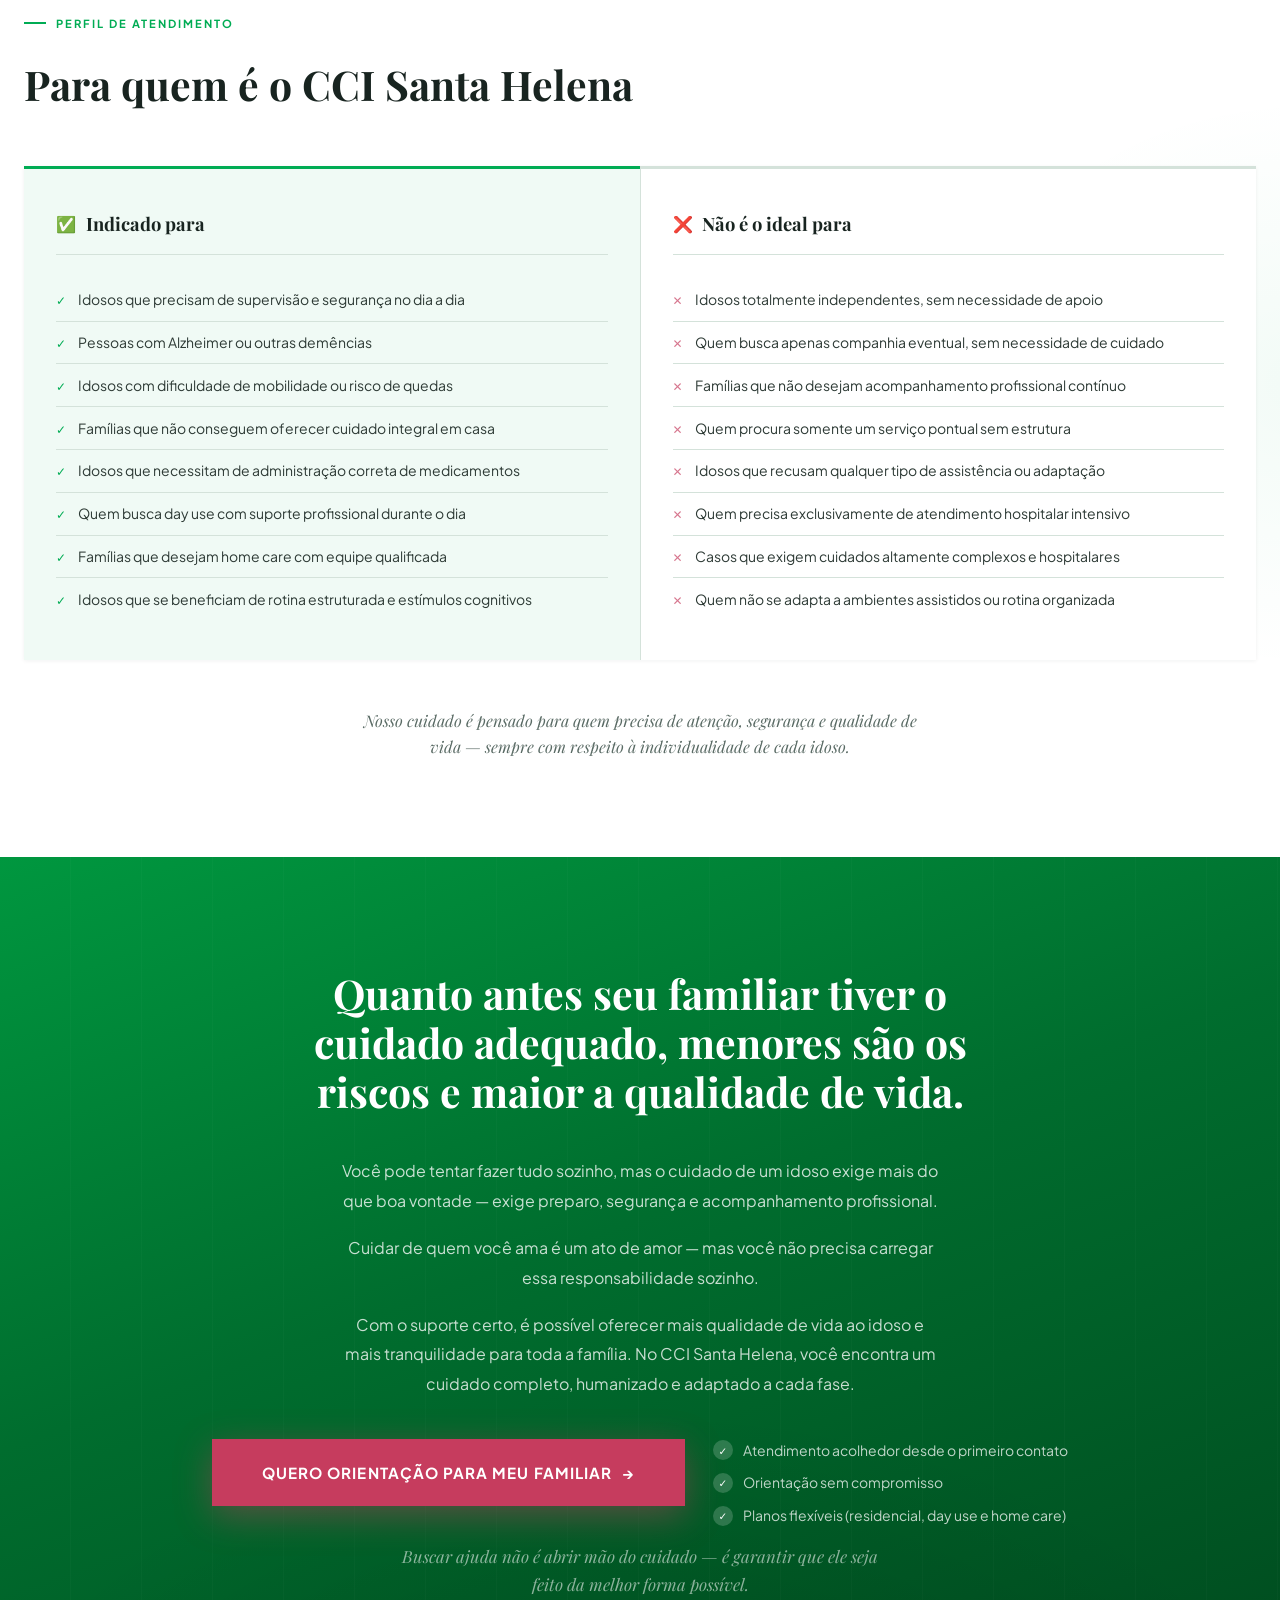
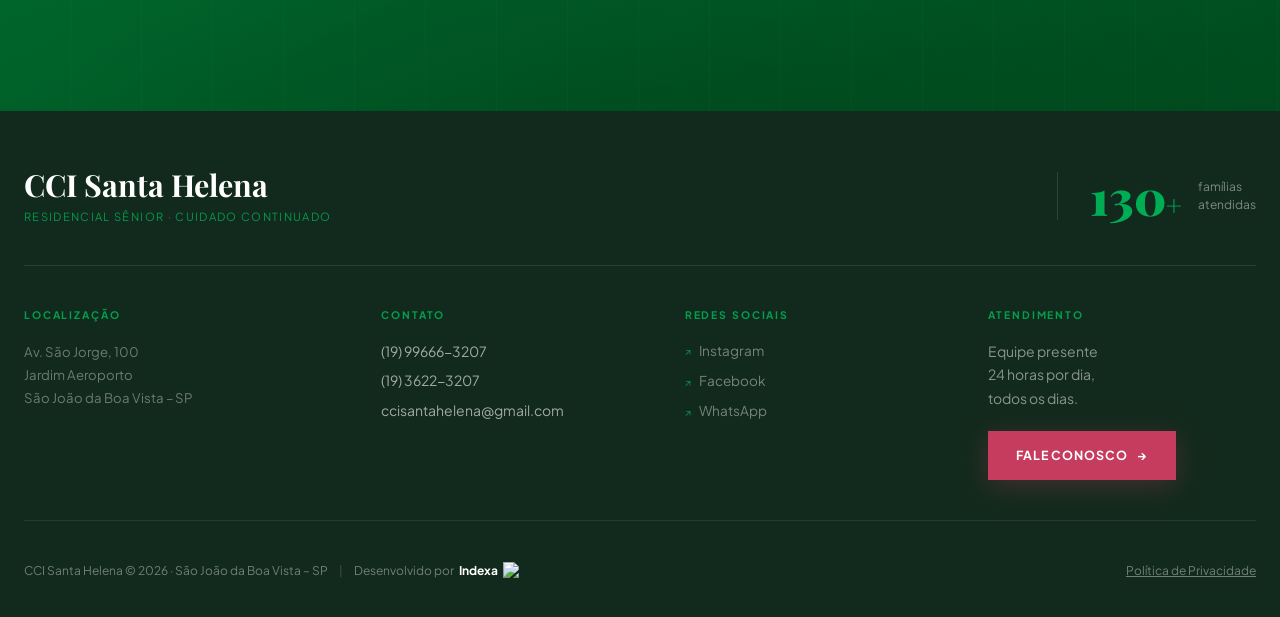
==== commit 923c6d21: "alteraçoões alterações no design e nas cores" ====
--- a/index.html
+++ b/index.html
@@ -60,12 +60,35 @@
             </div>
 
             <div class="hero__media reveal reveal-delay-2">
-                <div class="placeholder-img placeholder-img--hero">
-                    [Imagem principal — residencial ou idoso com cuidador]
-                </div>
-                <div class="hero__badge">
-                    <span class="hero__badge-icon">✦</span>
-                    <span class="hero__badge-text">Cuidado profissional<br>desde 2014</span>
+                <div class="hero__compose">
+                    <span class="hero__compose-frame" aria-hidden="true"></span>
+                    <span class="hero__compose-grid" aria-hidden="true"></span>
+                    <span class="hero__compose-mono" aria-hidden="true">Sh</span>
+
+                    <span class="hero__compose-tag">
+                        <span class="hero__compose-tag-dot" aria-hidden="true"></span>
+                        Desde 2014 · São João da Boa Vista
+                    </span>
+
+                    <blockquote class="hero__compose-quote">
+                        <span class="hero__compose-quote-mark" aria-hidden="true">“</span>
+                        <p>Onde o cuidado<br>se torna <em>presença</em>.</p>
+                        <span class="hero__compose-quote-rule" aria-hidden="true"></span>
+                        <cite>CCI Santa Helena</cite>
+                    </blockquote>
+
+                    <div class="hero__compose-years">
+                        <span class="hero__compose-years-num">10<small>anos</small></span>
+                        <span class="hero__compose-years-label">de cuidado<br>continuado</span>
+                    </div>
+
+                    <div class="hero__compose-fams">
+                        <span class="hero__compose-fams-icon" aria-hidden="true">✦</span>
+                        <div>
+                            <span class="hero__compose-fams-num">130<sup>+</sup></span>
+                            <span class="hero__compose-fams-label">famílias atendidas</span>
+                        </div>
+                    </div>
                 </div>
             </div>
 
@@ -648,7 +671,15 @@
             </div>
 
             <div class="footer__bottom">
-                <p class="footer__copy">&copy; 2025 CCI Santa Helena. Todos os direitos reservados.</p>
+                <p class="footer__copy">
+                    CCI Santa Helena &copy; <span id="currentYear"></span> · São João da Boa Vista – SP
+                    <span class="footer__copy-sep" aria-hidden="true">|</span>
+                    Desenvolvido por
+                    <a href="https://indexamarketing.com.br" target="_blank" rel="noopener" class="footer__credit">
+                        <strong>Indexa</strong>
+                        <img src="https://indexamarketing.com.br/docs/indexa2.png" alt="Indexa Marketing Digital" width="16" height="17" loading="lazy">
+                    </a>
+                </p>
                 <a href="privacidade.html" class="footer__privacidade">Política de Privacidade</a>
             </div>
 
@@ -666,6 +697,8 @@
         }, { threshold: 0.08, rootMargin: '0px 0px -40px 0px' });
 
         document.querySelectorAll('.reveal').forEach(el => observer.observe(el));
+
+        document.getElementById('currentYear').textContent = new Date().getFullYear();
     </script>
 
 </body>
--- a/styles.css
+++ b/styles.css
@@ -205,31 +205,33 @@
 
 
 /* ═══════════════════════════════════════════════════════════
-   1. HERO — fundo branco premium
+   1. HERO — fundo verde profundo editorial premium
    ═══════════════════════════════════════════════════════════ */
 .hero {
-    background: var(--branco);
     position: relative;
     overflow: hidden;
     padding: 5.5rem 0 5rem;
     min-height: 100svh;
     display: flex;
     align-items: center;
-    border-bottom: 1px solid var(--cinza-claro);
-}
-
-/* manchas verdes suaves no fundo */
+    border-bottom: 1px solid rgba(0,0,0,.15);
+    background: linear-gradient(150deg, #005c28 0%, #003a18 60%, #002810 100%);
+}
+
+/* textura diagonal + manchas radiais */
 .hero::before {
     content: '';
     position: absolute;
     inset: 0;
     background:
-        radial-gradient(ellipse 55% 70% at 88% 15%, rgba(0,172,84,.07) 0%, transparent 60%),
-        radial-gradient(ellipse 35% 45% at -5% 95%, rgba(0,172,84,.05) 0%, transparent 55%);
+        repeating-linear-gradient(-52deg, transparent, transparent 44px, rgba(255,255,255,.022) 44px, rgba(255,255,255,.022) 45px),
+        radial-gradient(ellipse 60% 70% at 92% 10%, rgba(0,172,84,.20) 0%, transparent 60%),
+        radial-gradient(ellipse 55% 60% at -8% 95%, rgba(0,0,0,.25) 0%, transparent 60%);
     pointer-events: none;
-}
-
-/* fio verde lateral */
+    z-index: 0;
+}
+
+/* fio branco lateral */
 .hero::after {
     content: '';
     position: absolute;
@@ -237,7 +239,8 @@
     top: 18%;
     bottom: 18%;
     width: 3px;
-    background: linear-gradient(to bottom, transparent, var(--verde) 35%, var(--verde) 65%, transparent);
+    background: linear-gradient(to bottom, transparent, rgba(255,255,255,.5) 35%, rgba(255,255,255,.5) 65%, transparent);
+    z-index: 1;
 }
 
 .hero__container {
@@ -259,14 +262,14 @@
     font-weight: 700;
     letter-spacing: 0.18em;
     text-transform: uppercase;
-    color: var(--verde);
+    color: rgba(255,255,255,.85);
     margin-bottom: 1.5rem;
 }
 .hero__tag::before {
     content: '';
     width: 22px;
     height: 2px;
-    background: var(--verde);
+    background: rgba(255,255,255,.55);
 }
 
 .hero__title {
@@ -274,23 +277,23 @@
     font-size: clamp(1.75rem, 3.3vw, 2.8rem);
     font-weight: 700;
     line-height: 1.1;
-    color: var(--preto);
+    color: var(--branco);
     margin-bottom: 1.5rem;
     letter-spacing: -0.02em;
 }
 .hero__title em {
     font-style: italic;
-    color: var(--verde);
+    color: #b7f0cf;
 }
 
 .hero__subtitle {
     font-size: 1rem;
-    color: var(--cinza-medio);
+    color: rgba(255,255,255,.82);
     margin-bottom: 2.5rem;
     line-height: 1.75;
     max-width: 460px;
     padding-left: 1.1rem;
-    border-left: 3px solid var(--verde);
+    border-left: 3px solid rgba(255,255,255,.45);
 }
 
 .hero__cta-group {
@@ -300,9 +303,21 @@
     margin-bottom: 2rem;
 }
 
+/* Ghost button sobre fundo verde — contorno branco */
+.hero .btn--ghost {
+    color: var(--branco);
+    border-color: rgba(255,255,255,.5);
+    background: transparent;
+}
+.hero .btn--ghost:hover {
+    border-color: var(--branco);
+    background: rgba(255,255,255,.1);
+    color: var(--branco);
+}
+
 .hero__complement {
     font-size: 0.875rem;
-    color: var(--cinza-medio);
+    color: rgba(255,255,255,.75);
     margin-bottom: 0.4rem;
     line-height: 1.7;
 }
@@ -310,7 +325,7 @@
     font-family: var(--font-display);
     font-size: 1rem;
     font-style: italic;
-    color: var(--cinza-escuro);
+    color: rgba(255,255,255,.92);
     margin-bottom: 2.5rem;
 }
 
@@ -320,13 +335,13 @@
     align-items: center;
     gap: 1.75rem;
     padding-top: 2rem;
-    border-top: 1px solid var(--cinza-claro);
+    border-top: 1px solid rgba(255,255,255,.18);
     flex-wrap: wrap;
 }
 .hero__stat-divider {
     width: 1px;
     height: 2.5rem;
-    background: var(--cinza-claro);
+    background: rgba(255,255,255,.2);
     flex-shrink: 0;
 }
 .hero__stat-num {
@@ -334,14 +349,14 @@
     font-family: var(--font-display);
     font-size: 2.1rem;
     font-weight: 700;
-    color: var(--verde);
+    color: var(--branco);
     line-height: 1;
 }
-.hero__stat-plus { font-size: 1.4rem; }
+.hero__stat-plus { font-size: 1.4rem; color: #b7f0cf; }
 .hero__stat-label {
     display: block;
     font-size: 0.7rem;
-    color: var(--cinza-neutro);
+    color: rgba(255,255,255,.6);
     letter-spacing: 0.08em;
     text-transform: uppercase;
     margin-top: 0.3rem;
@@ -351,29 +366,239 @@
     flex: 1;
     position: relative;
 }
-.placeholder-img--hero { min-height: 400px; }
-
-/* badge flutuante */
-.hero__badge {
-    position: absolute;
-    bottom: 1.5rem;
-    left: -1rem;
+
+/* ── COMPOSIÇÃO EDITORIAL (sem foto) ─────────────────────── */
+.hero__compose {
+    position: relative;
+    min-height: 420px;
+    padding: 2.25rem 2rem;
+    border-radius: 4px;
+    isolation: isolate;
+    background:
+        linear-gradient(155deg, var(--branco) 0%, var(--off-white) 55%, var(--verde-ultra) 100%);
+    box-shadow:
+        0 1px 0 rgba(0,0,0,.04),
+        0 32px 70px -24px rgba(0,0,0,.55),
+        0 14px 30px -12px rgba(0,0,0,.35);
+    overflow: visible;
+}
+
+/* moldura dupla — 1 borda fina deslocada para dentro */
+.hero__compose-frame {
+    position: absolute;
+    inset: 14px;
+    border: 1px solid rgba(0,172,84,.22);
+    border-radius: 2px;
+    pointer-events: none;
+    z-index: 1;
+}
+
+/* padrão de pontos sutil dentro do frame */
+.hero__compose-grid {
+    position: absolute;
+    inset: 14px;
+    background-image: radial-gradient(circle at 1px 1px, rgba(0,102,48,.08) 1px, transparent 0);
+    background-size: 22px 22px;
+    background-position: center;
+    pointer-events: none;
+    opacity: .55;
+    z-index: 1;
+    border-radius: 2px;
+    overflow: hidden;
+}
+
+/* monograma serifado watermark */
+.hero__compose-mono {
+    position: absolute;
+    right: -.4rem;
+    bottom: -2.5rem;
+    font-family: var(--font-display);
+    font-style: italic;
+    font-weight: 700;
+    font-size: clamp(11rem, 22vw, 19rem);
+    line-height: .8;
+    color: rgba(0,102,48,.09);
+    letter-spacing: -.04em;
+    pointer-events: none;
+    user-select: none;
+    z-index: 1;
+}
+
+/* tag superior */
+.hero__compose-tag {
+    position: relative;
+    z-index: 3;
+    display: inline-flex;
+    align-items: center;
+    gap: .55rem;
+    background: var(--branco);
+    border: 1px solid var(--cinza-claro);
+    padding: .5rem 1rem;
+    border-radius: 999px;
+    font-size: .65rem;
+    font-weight: 700;
+    letter-spacing: .14em;
+    text-transform: uppercase;
+    color: var(--cinza-escuro);
+    box-shadow: var(--shadow-xs);
+}
+.hero__compose-tag-dot {
+    width: 7px;
+    height: 7px;
+    border-radius: 50%;
     background: var(--verde);
+    box-shadow: 0 0 0 3px rgba(0,172,84,.22);
+}
+
+/* quote editorial central */
+.hero__compose-quote {
+    position: relative;
+    z-index: 3;
+    margin-top: 2.25rem;
+    max-width: 320px;
+}
+.hero__compose-quote-mark {
+    position: absolute;
+    top: -3rem;
+    left: -.4rem;
+    font-family: var(--font-display);
+    font-size: 6rem;
+    font-style: italic;
+    line-height: 1;
+    color: var(--verde);
+    opacity: .85;
+    pointer-events: none;
+}
+.hero__compose-quote p {
+    font-family: var(--font-display);
+    font-weight: 400;
+    font-style: italic;
+    font-size: clamp(1.6rem, 2.3vw, 2rem);
+    line-height: 1.18;
+    color: var(--preto);
+    letter-spacing: -.01em;
+}
+.hero__compose-quote p em {
+    font-style: italic;
+    color: var(--verde-deep);
+    background: linear-gradient(180deg, transparent 70%, rgba(0,172,84,.20) 70%);
+    padding: 0 .15em;
+}
+.hero__compose-quote-rule {
+    display: block;
+    width: 38px;
+    height: 2px;
+    background: var(--vermelho);
+    margin: 1.25rem 0 .7rem;
+}
+.hero__compose-quote cite {
+    font-style: normal;
+    font-size: .68rem;
+    font-weight: 700;
+    letter-spacing: .18em;
+    text-transform: uppercase;
+    color: var(--cinza-medio);
+}
+
+/* card flutuante — 10 anos (preto) */
+.hero__compose-years {
+    position: absolute;
+    top: 1.5rem;
+    right: -1rem;
+    z-index: 4;
+    background: var(--preto);
     color: var(--branco);
-    padding: 1rem 1.4rem;
-    box-shadow: var(--shadow-grn);
-    z-index: 2;
+    padding: 1.1rem 1.3rem;
+    border-radius: 3px;
     display: flex;
     flex-direction: column;
-    gap: 0.2rem;
-}
-.hero__badge-icon { font-size: 1.25rem; line-height: 1; }
-.hero__badge-text {
-    font-size: 0.72rem;
-    font-weight: 700;
-    letter-spacing: 0.04em;
-    line-height: 1.4;
+    gap: .4rem;
+    box-shadow: 0 20px 44px -16px rgba(24,36,32,.5);
+}
+.hero__compose-years::before {
+    content: '';
+    position: absolute;
+    inset: 5px;
+    border: 1px solid rgba(255,255,255,.13);
+    border-radius: 2px;
+    pointer-events: none;
+}
+.hero__compose-years-num {
+    font-family: var(--font-display);
+    font-size: 2.6rem;
+    font-weight: 700;
+    line-height: .9;
+    color: var(--branco);
+    display: inline-flex;
+    align-items: baseline;
+    gap: .35rem;
+}
+.hero__compose-years-num small {
+    font-family: var(--font-body);
+    font-size: .55rem;
+    font-weight: 700;
+    letter-spacing: .2em;
     text-transform: uppercase;
+    color: var(--verde);
+}
+.hero__compose-years-label {
+    font-size: .65rem;
+    color: rgba(255,255,255,.72);
+    letter-spacing: .1em;
+    text-transform: uppercase;
+    line-height: 1.45;
+}
+
+/* card flutuante — 130+ famílias (branco com texto verde, pra contrastar com hero verde) */
+.hero__compose-fams {
+    position: absolute;
+    bottom: -1.1rem;
+    left: -1.1rem;
+    z-index: 4;
+    background: var(--branco);
+    color: var(--verde-deep);
+    padding: 1.1rem 1.3rem;
+    border-radius: 3px;
+    display: flex;
+    align-items: center;
+    gap: .9rem;
+    box-shadow: 0 22px 50px -14px rgba(0,0,0,.45);
+}
+.hero__compose-fams::before {
+    content: '';
+    position: absolute;
+    inset: 5px;
+    border: 1px solid rgba(0,102,48,.15);
+    border-radius: 2px;
+    pointer-events: none;
+}
+.hero__compose-fams-icon {
+    font-size: 1.4rem;
+    line-height: 1;
+    color: var(--verde);
+}
+.hero__compose-fams-num {
+    display: block;
+    font-family: var(--font-display);
+    font-size: 1.8rem;
+    font-weight: 700;
+    line-height: 1;
+    color: var(--verde-deep);
+}
+.hero__compose-fams-num sup {
+    font-size: 1rem;
+    font-weight: 700;
+    top: -.45em;
+    color: var(--verde);
+}
+.hero__compose-fams-label {
+    display: block;
+    font-size: .62rem;
+    font-weight: 700;
+    letter-spacing: .14em;
+    text-transform: uppercase;
+    color: var(--cinza-medio);
+    margin-top: .25rem;
 }
 
 
@@ -1595,17 +1820,44 @@
 .footer__bottom {
     display: flex;
     flex-direction: column;
-    gap: 0.5rem;
+    gap: 0.6rem;
 }
 .footer__copy, .footer__privacidade {
     font-size: 0.75rem;
-    color: rgba(255,255,255,.25);
+    color: rgba(255,255,255,.4);
+    line-height: 1.7;
+}
+.footer__copy-sep {
+    display: inline-block;
+    margin: 0 0.55rem;
+    color: rgba(255,255,255,.18);
+}
+.footer__credit {
+    display: inline-flex;
+    align-items: center;
+    gap: 0.35rem;
+    color: var(--branco);
+    transition: opacity var(--trans-fast);
+    margin-left: 0.2rem;
+}
+.footer__credit strong { font-weight: 700; }
+.footer__credit img {
+    display: inline-block;
+    vertical-align: middle;
+    width: 16px;
+    height: 17px;
+}
+.footer__credit:hover { opacity: 0.75; }
+.footer__credit:focus-visible {
+    outline: 2px solid var(--verde);
+    outline-offset: 3px;
+    border-radius: 1px;
 }
 .footer__privacidade {
     text-decoration: underline;
     transition: color var(--trans-fast);
 }
-.footer__privacidade:hover { color: rgba(255,255,255,.65); }
+.footer__privacidade:hover { color: rgba(255,255,255,.85); }
 
 
 /* ═══════════════════════════════════════════════════════════
@@ -1667,7 +1919,8 @@
     .hero__content    { flex: 1.15; }
     .hero__media      { flex: 0.85; }
     .hero__cta-group  { flex-direction: row; }
-    .placeholder-img--hero { min-height: 520px; }
+    .hero__compose    { min-height: 520px; padding: 2.75rem 2.5rem; }
+    .hero__compose-quote { margin-top: 3rem; }
 
     /* Gestora */
     .gestora__container { flex-direction: row; align-items: flex-start; gap: 5rem; }
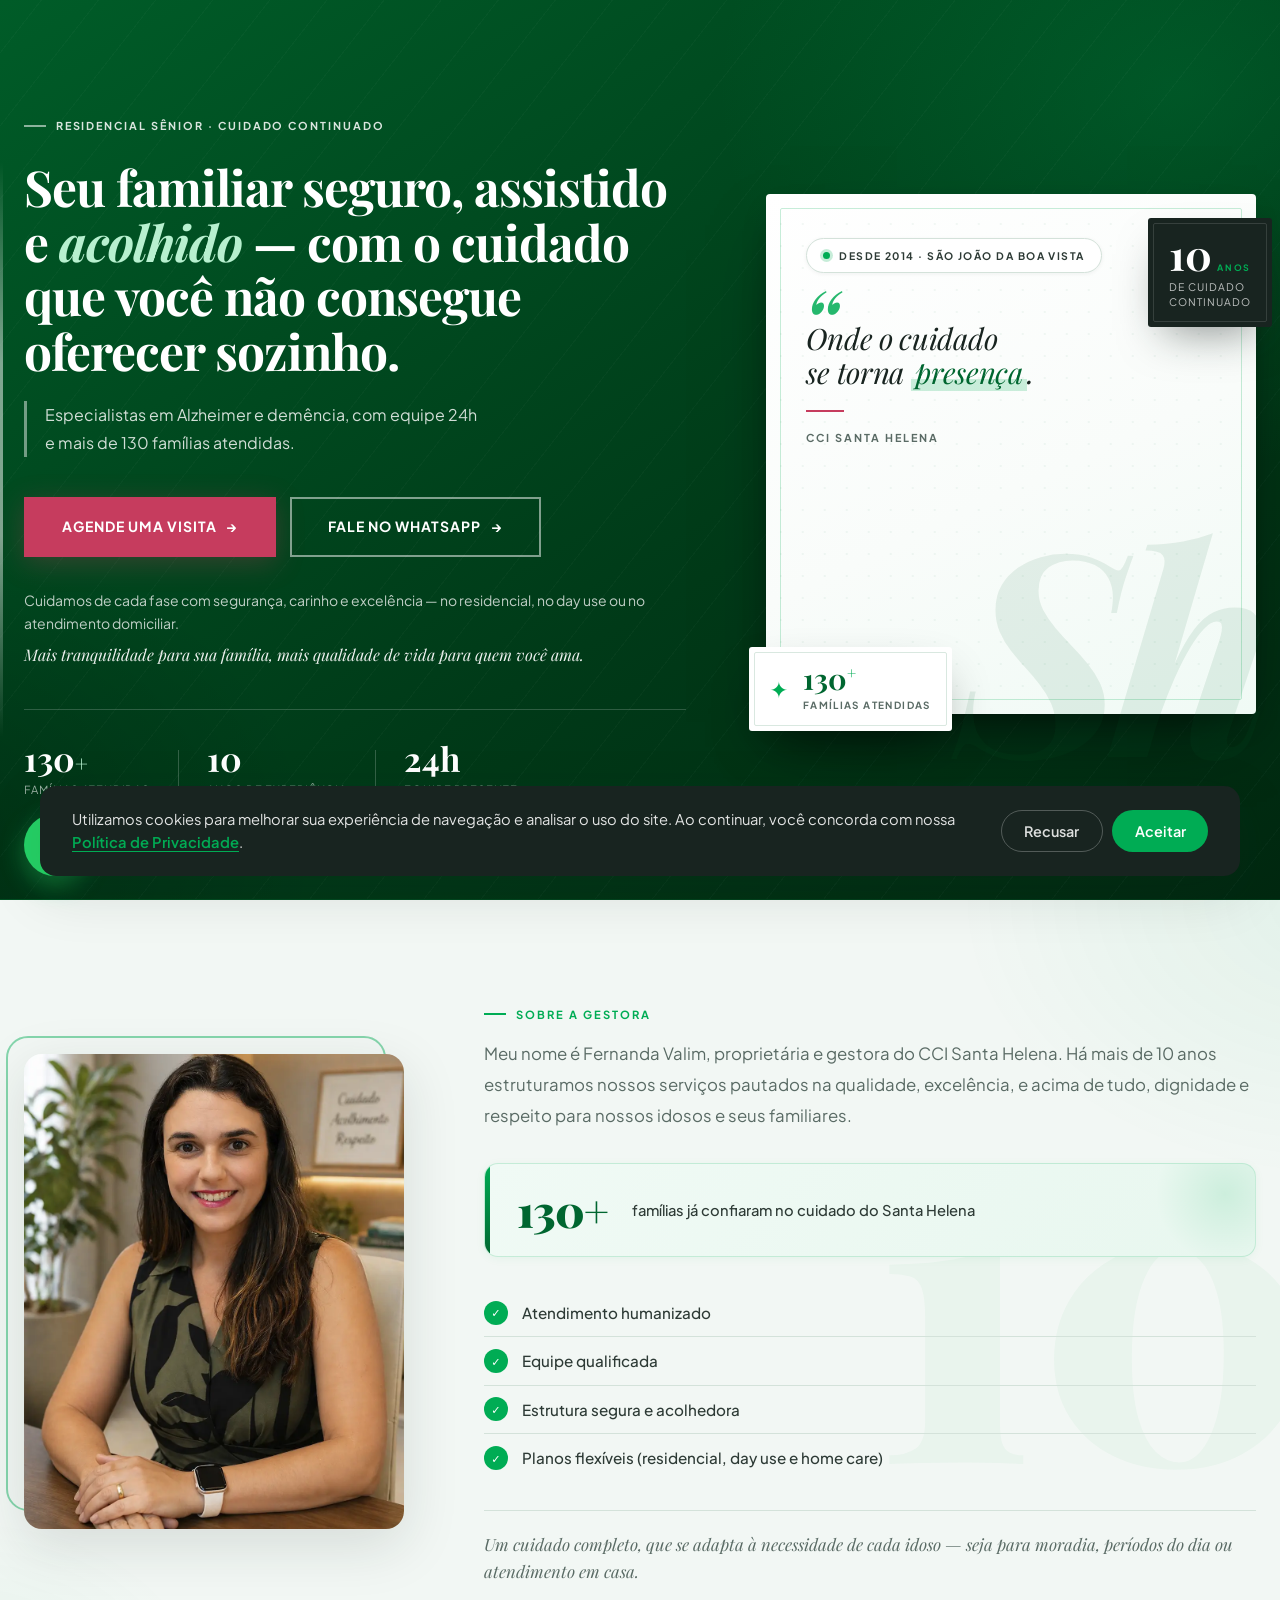
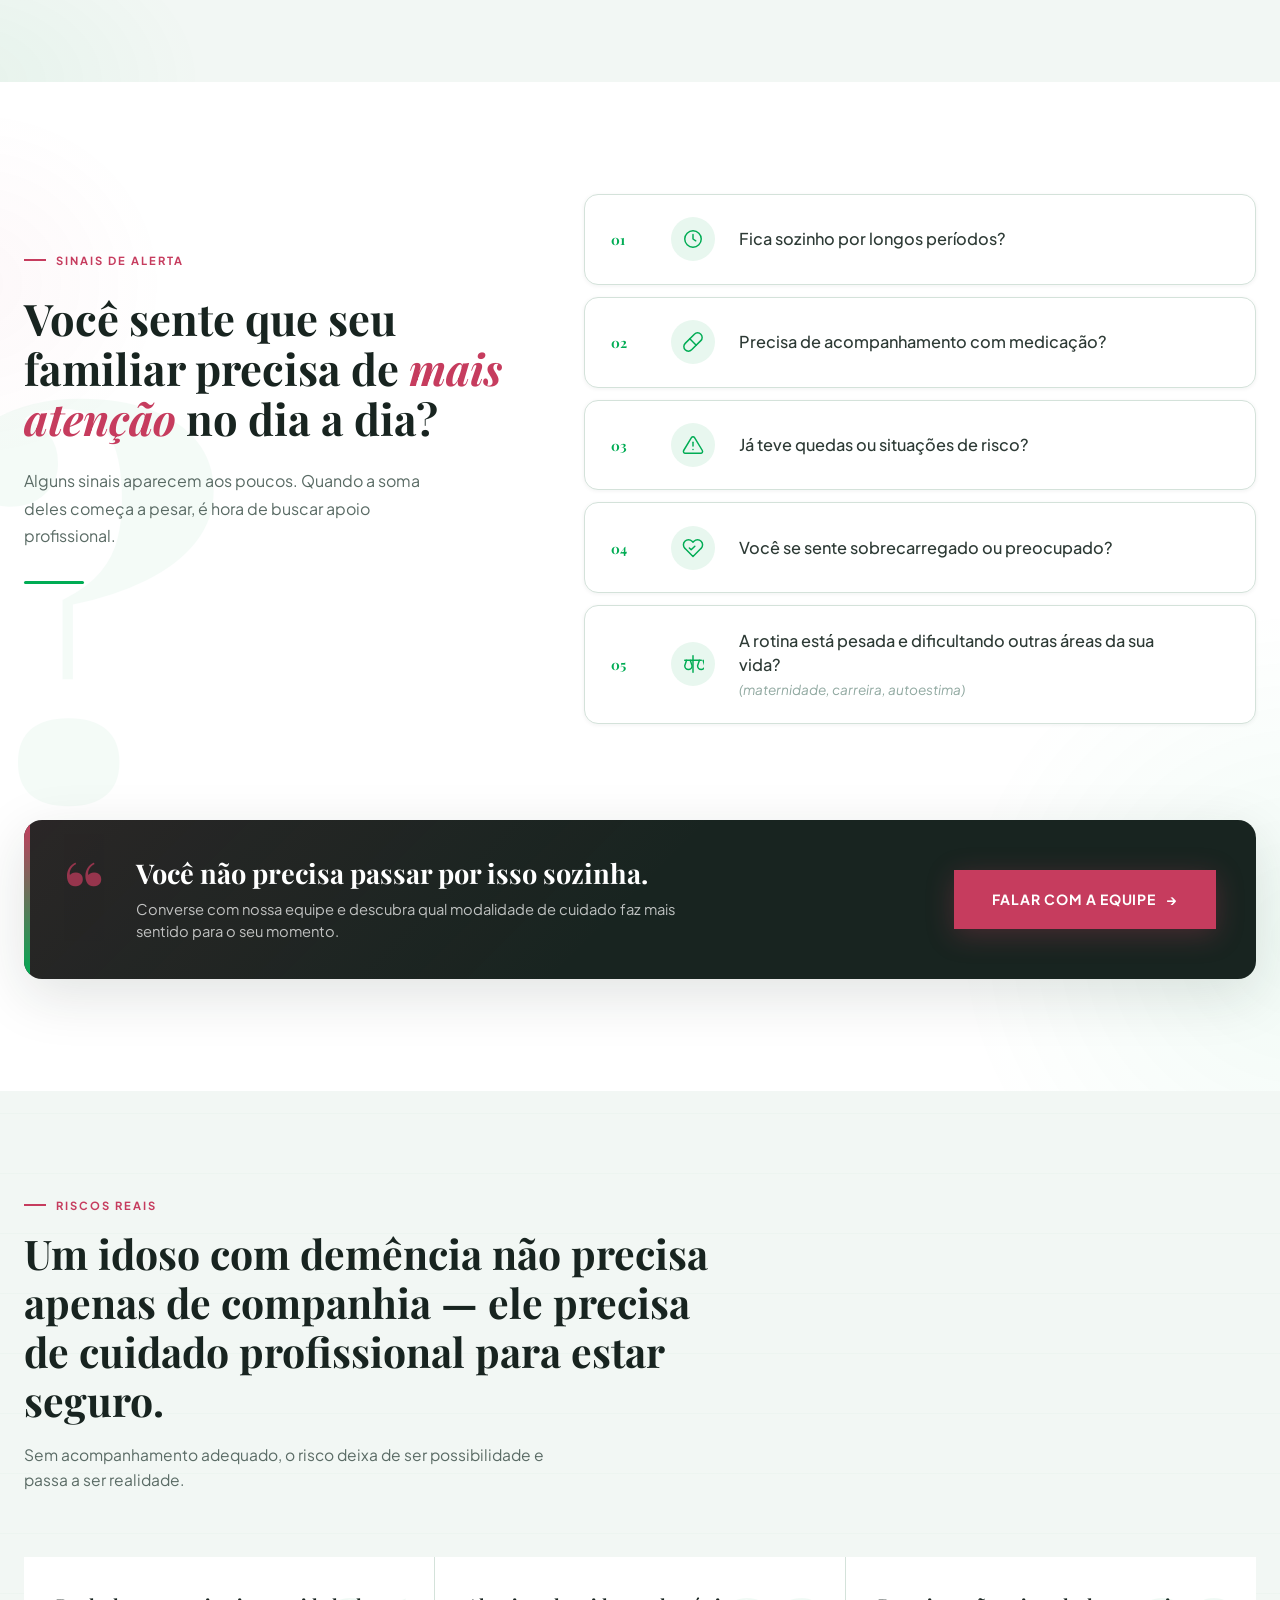
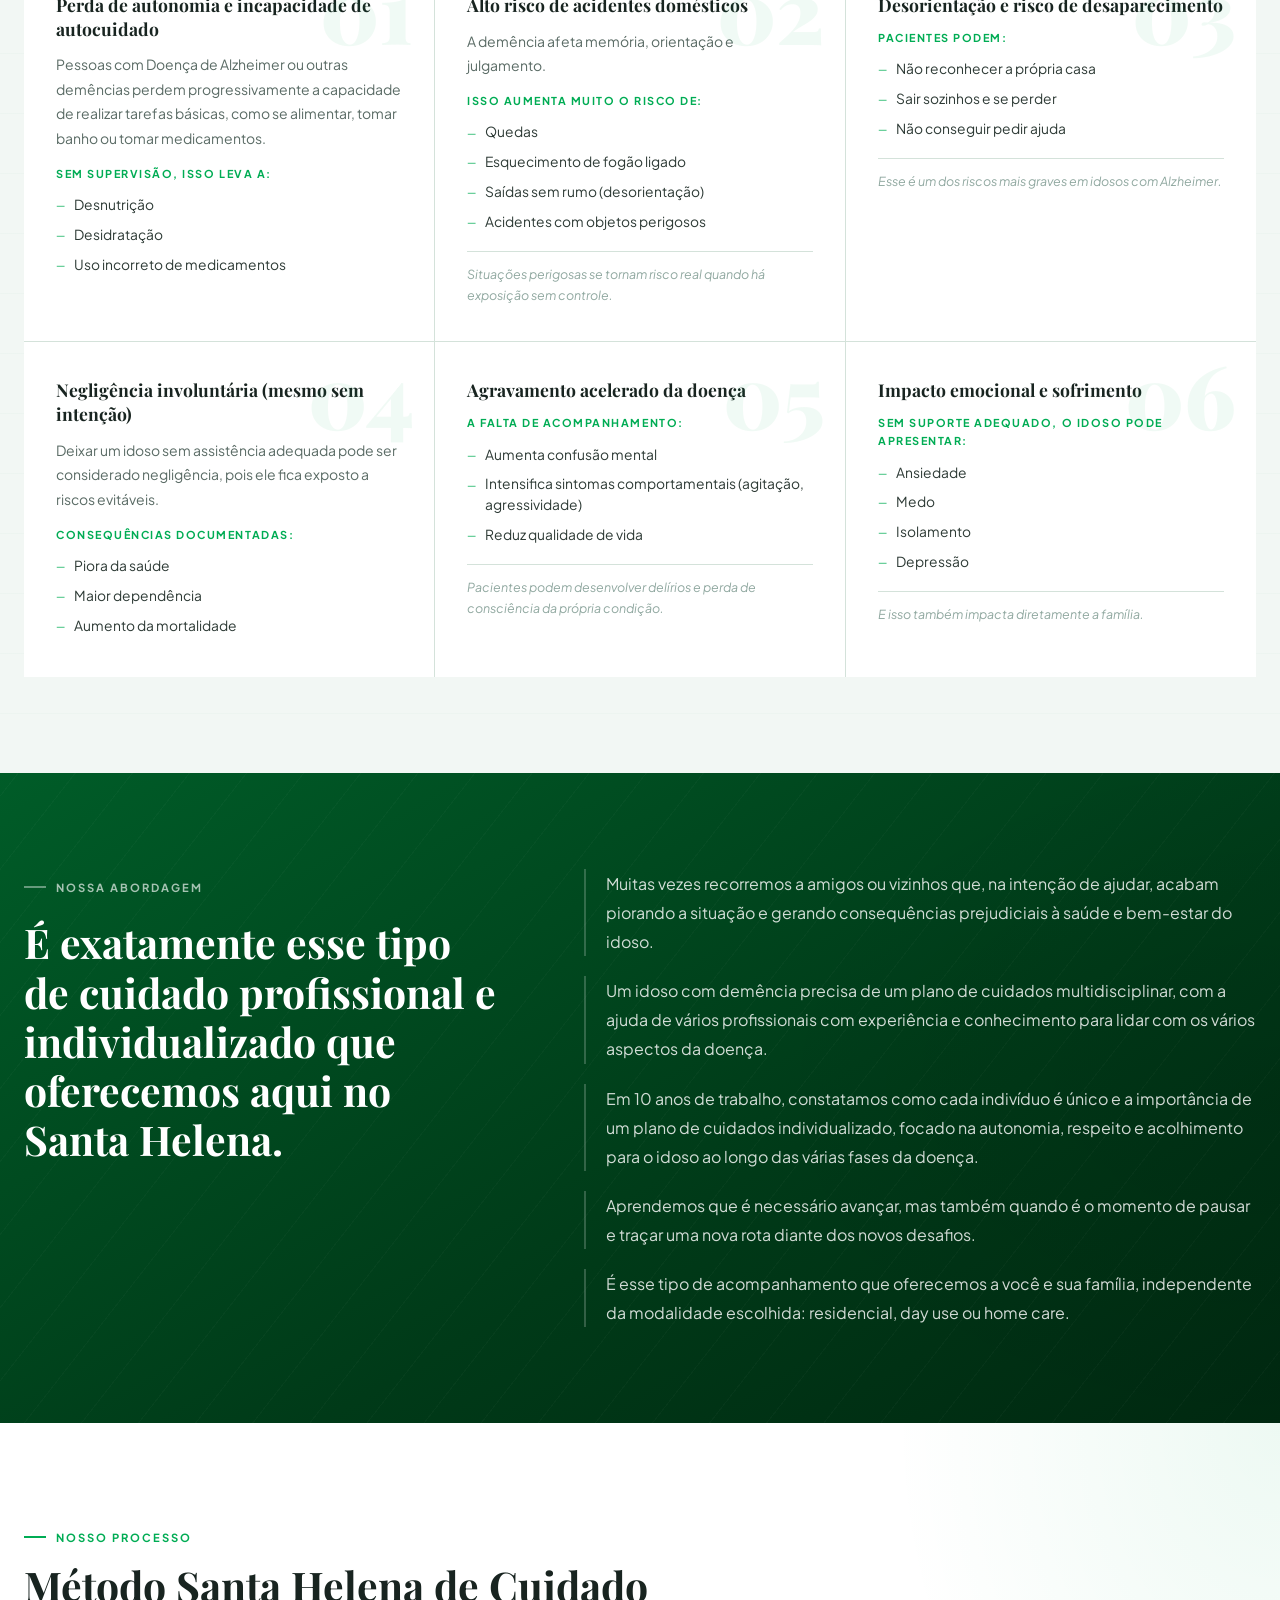
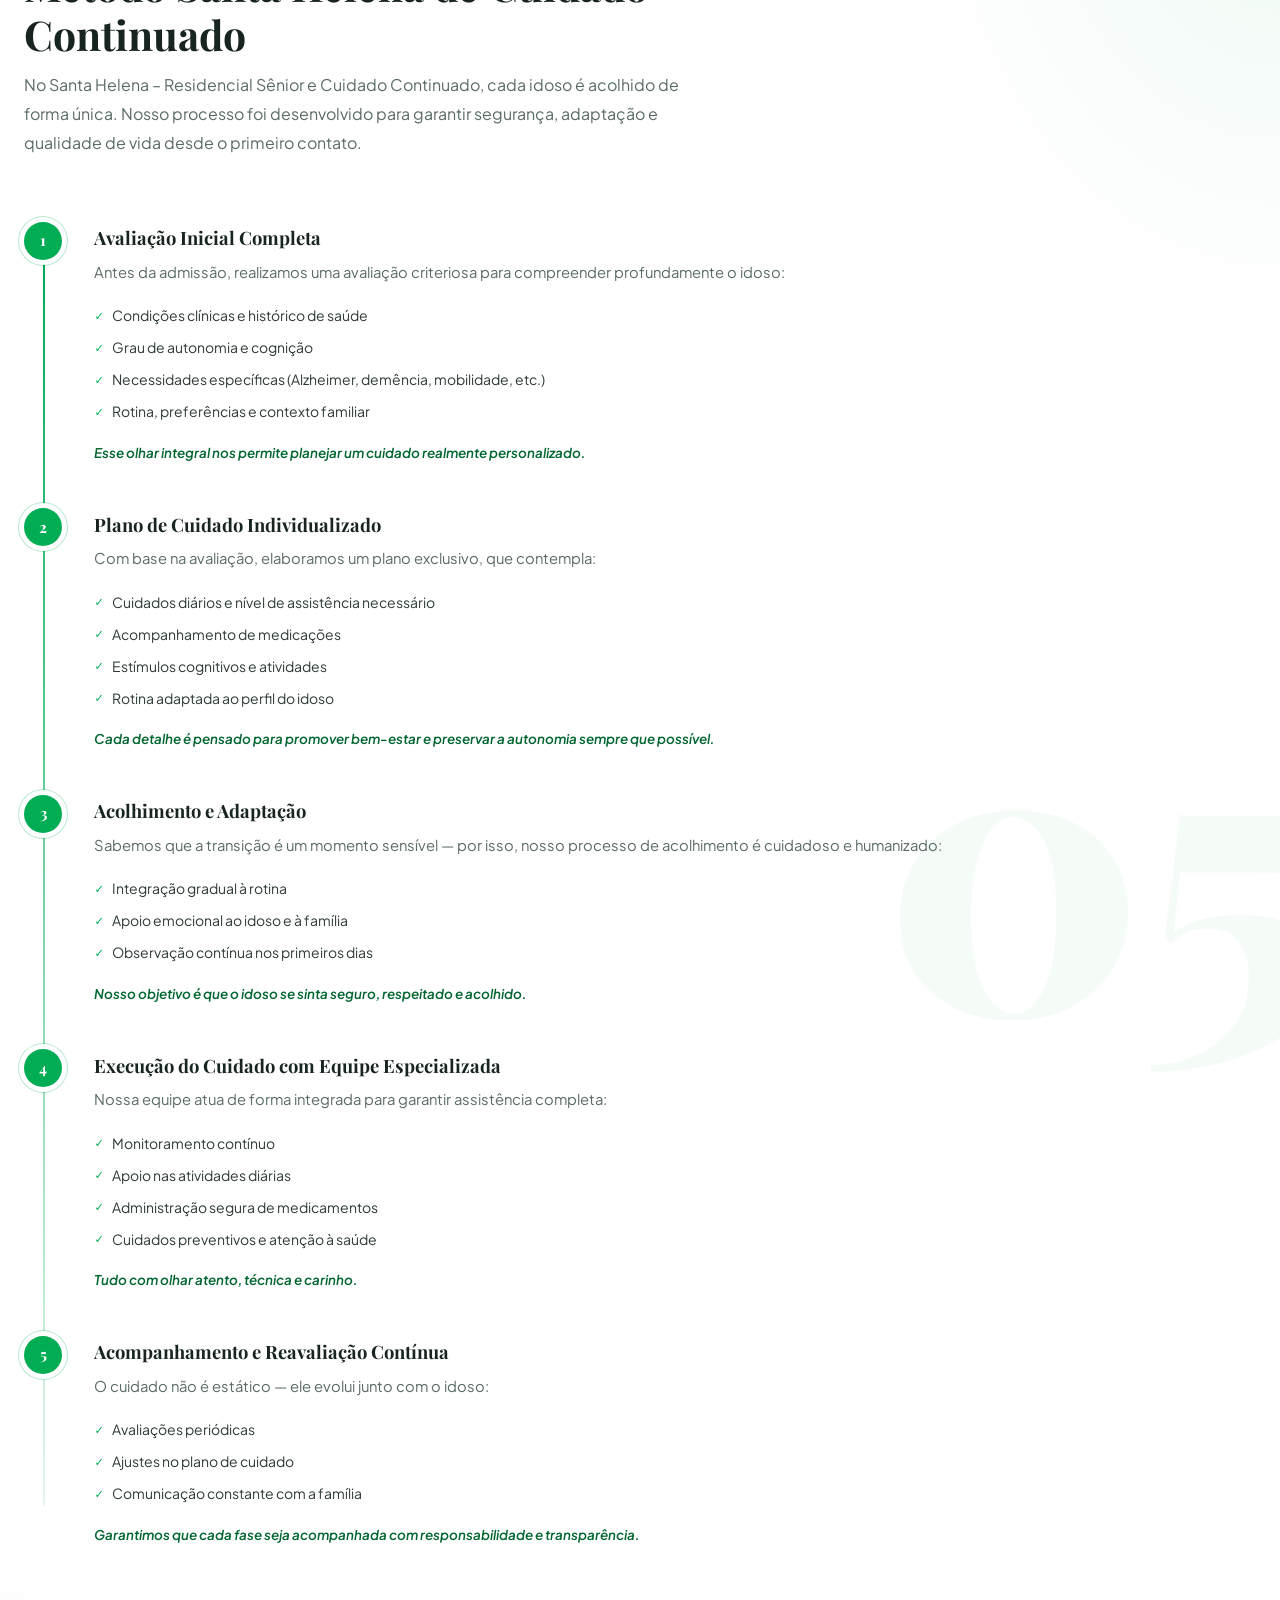
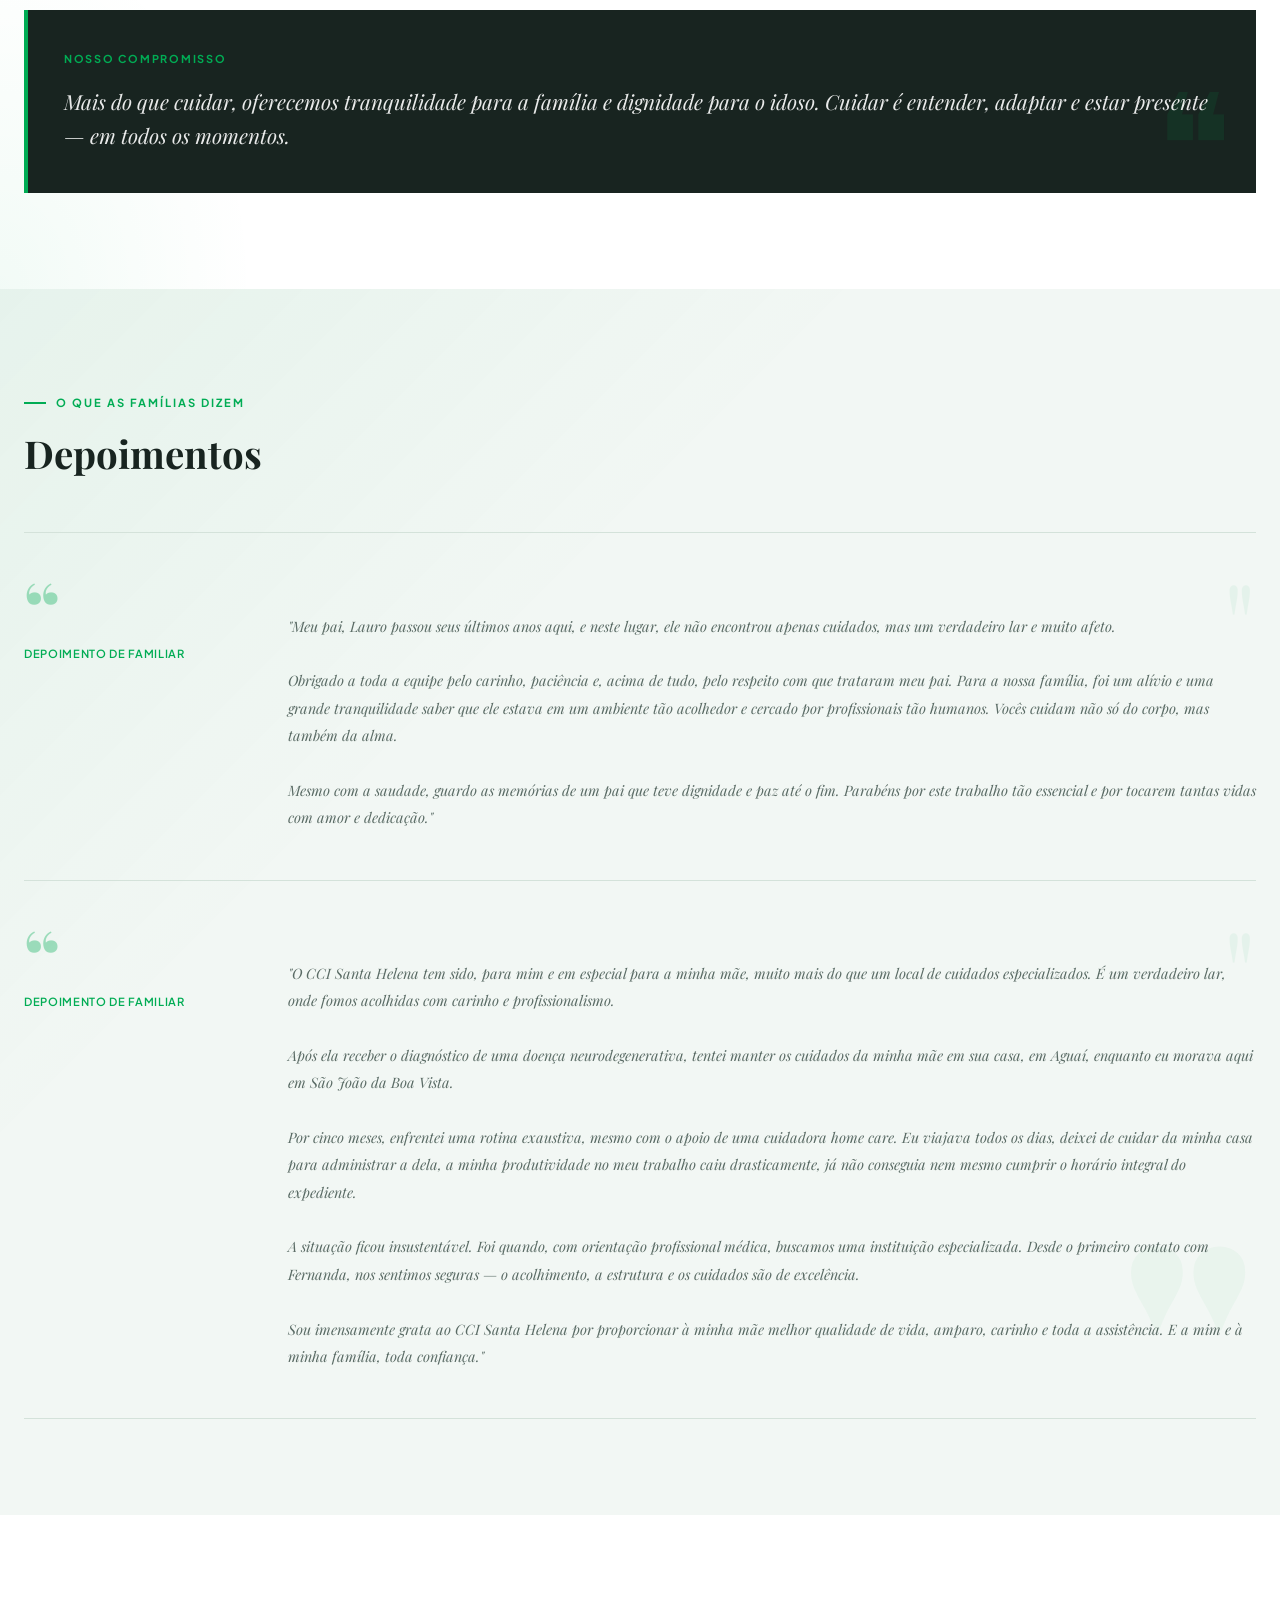
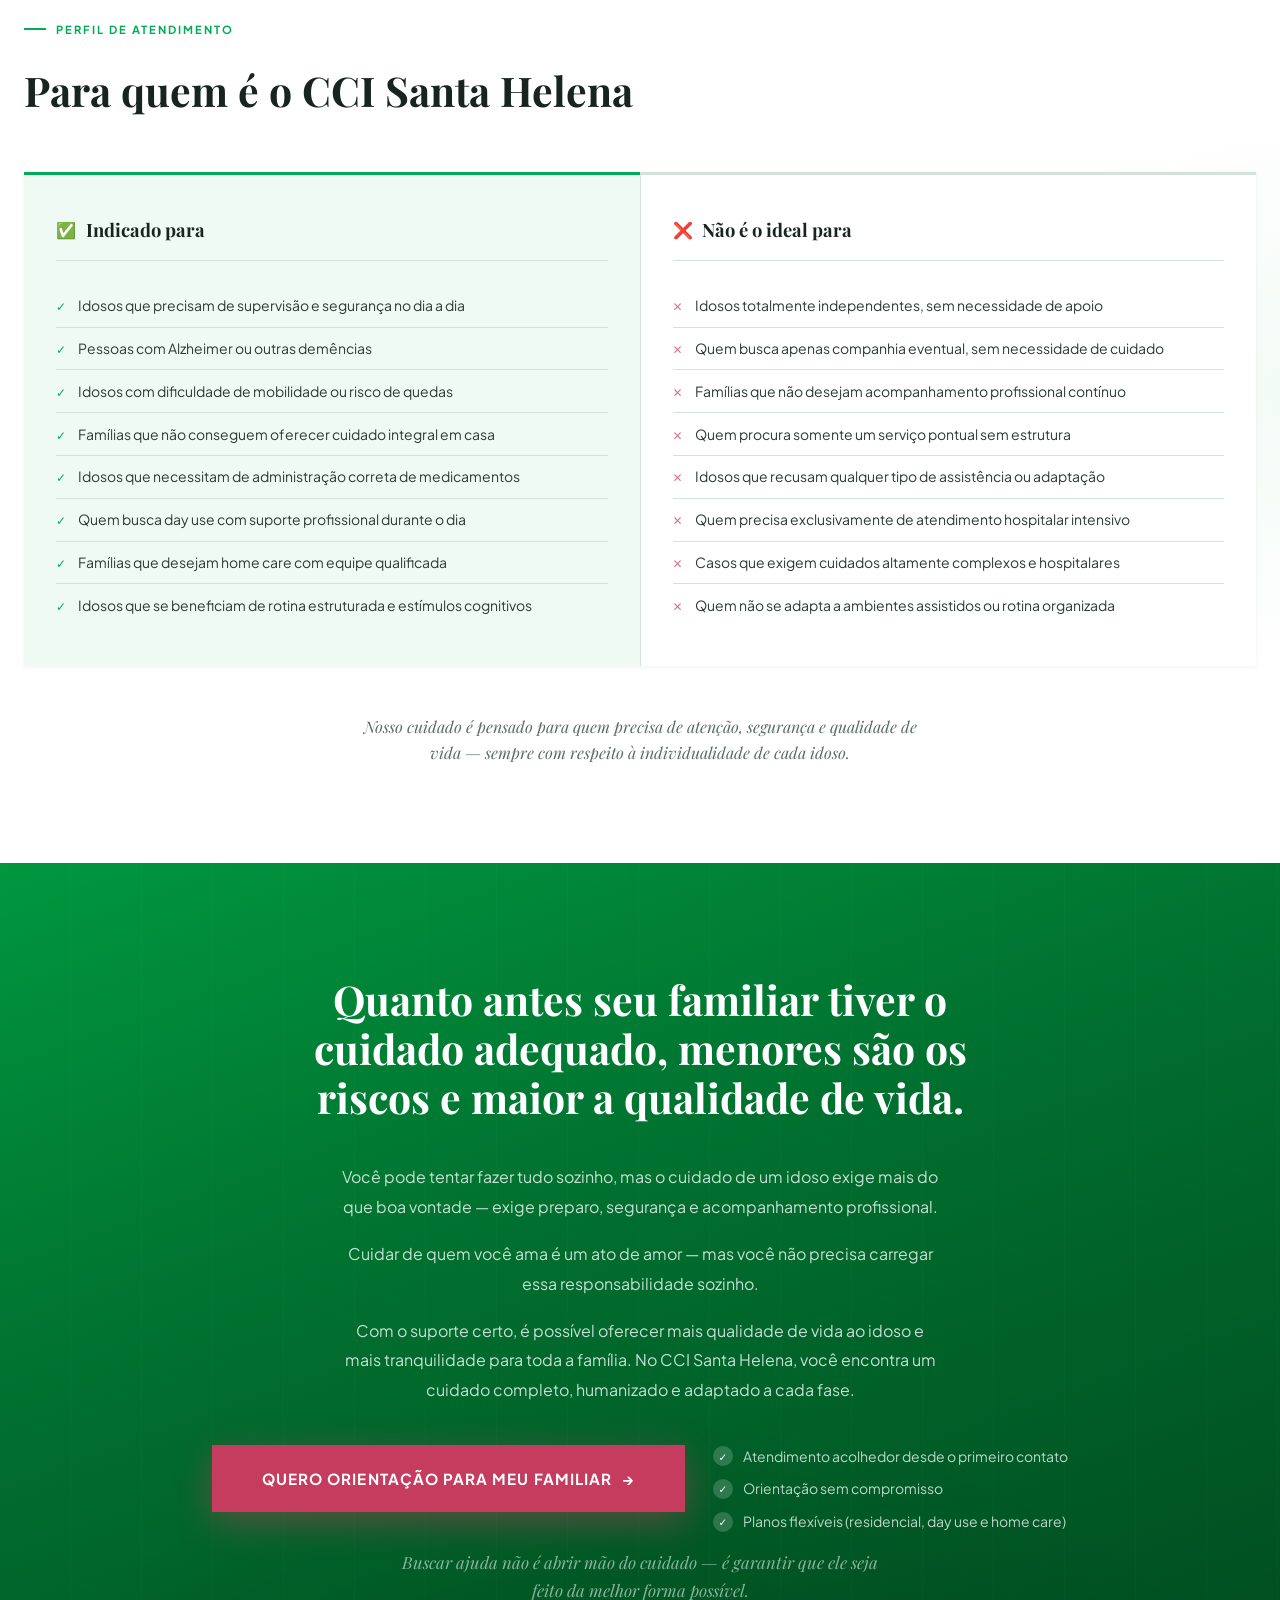
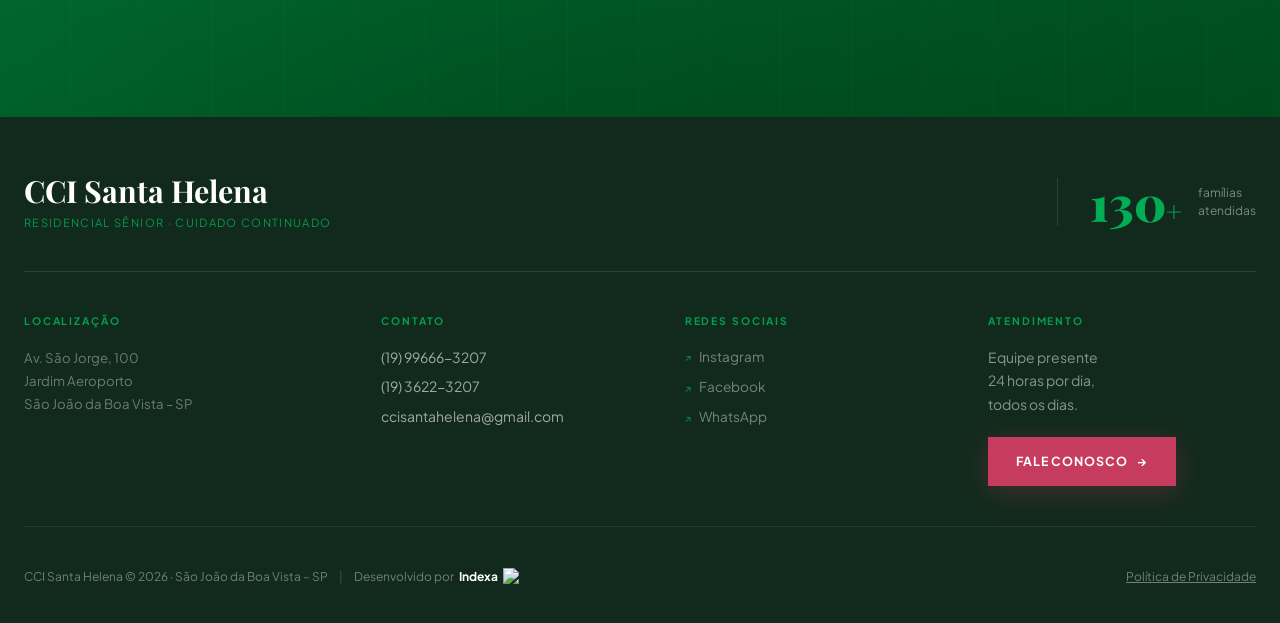
==== commit 0e56465e: "finalização finalização do site" ====
--- a/index.html
+++ b/index.html
@@ -8,6 +8,9 @@
     <link rel="preconnect" href="https://fonts.googleapis.com">
     <link rel="preconnect" href="https://fonts.gstatic.com" crossorigin>
     <link href="https://fonts.googleapis.com/css2?family=Playfair+Display:ital,wght@0,400;0,700;0,900;1,400;1,700&family=Plus+Jakarta+Sans:wght@300;400;500;600;700;800&display=swap" rel="stylesheet">
+    <link rel="icon" type="image/webp" href="assets/favicon.webp">
+    <link rel="shortcut icon" type="image/webp" href="assets/favicon.webp">
+    <link rel="apple-touch-icon" href="assets/favicon.webp">
     <link rel="stylesheet" href="styles.css">
 </head>
 <body>
@@ -30,8 +33,8 @@
                 </p>
 
                 <div class="hero__cta-group">
-                    <a href="https://wa.me/5519996663207?text=Ol%C3%A1!%20Visitei%20o%20site%20e%20gostaria%20de%20agendar%20uma%20visita." class="btn btn--primary" target="_blank" rel="noopener">Agende uma visita</a>
-                    <a href="https://wa.me/5519996663207?text=Ol%C3%A1!%20Visitei%20o%20site." class="btn btn--ghost" target="_blank" rel="noopener">Fale no WhatsApp</a>
+                    <a href="https://wa.me/5519996663207?text=Ol%C3%A1!%20Gostaria%20de%20mais%20informa%C3%A7%C3%B5es." class="btn btn--primary" target="_blank" rel="noopener">Agende uma visita</a>
+                    <a href="https://wa.me/5519996663207?text=Ol%C3%A1!%20Gostaria%20de%20mais%20informa%C3%A7%C3%B5es." class="btn btn--ghost" target="_blank" rel="noopener">Fale no WhatsApp</a>
                 </div>
 
                 <p class="hero__complement">
@@ -103,9 +106,11 @@
         <div class="container gestora__container">
 
             <div class="gestora__media reveal">
-                <div class="placeholder-img placeholder-img--gestora">
-                    [Foto de Fernanda Valim – gestora]
-                </div>
+                <img src="assets/gestora-cci-santa-helena.webp"
+                     alt="Fernanda Valim, proprietária e gestora do CCI Santa Helena"
+                     class="gestora__img"
+                     loading="lazy"
+                     width="380" height="480">
             </div>
 
             <div class="gestora__content reveal reveal-delay-1">
@@ -222,7 +227,7 @@
                         <p class="dor__destaque-titulo">Você não precisa passar por isso sozinha.</p>
                         <p class="dor__destaque-sub">Converse com nossa equipe e descubra qual modalidade de cuidado faz mais sentido para o seu momento.</p>
                     </div>
-                    <a href="https://wa.me/5519996663207?text=Ol%C3%A1!%20Visitei%20o%20site%20e%20gostaria%20de%20conversar%20com%20a%20equipe." class="btn btn--primary dor__destaque-cta" target="_blank" rel="noopener">Falar com a equipe</a>
+                    <a href="https://wa.me/5519996663207?text=Ol%C3%A1!%20Gostaria%20de%20mais%20informa%C3%A7%C3%B5es." class="btn btn--primary dor__destaque-cta" target="_blank" rel="noopener">Falar com a equipe</a>
                 </div>
             </div>
 
@@ -590,7 +595,7 @@
             <p class="cta-final__texto reveal reveal-delay-3">Com o suporte certo, é possível oferecer mais qualidade de vida ao idoso e mais tranquilidade para toda a família. No CCI Santa Helena, você encontra um cuidado completo, humanizado e adaptado a cada fase.</p>
 
             <div class="cta-final__action reveal">
-                <a href="https://wa.me/5519996663207?text=Ol%C3%A1!%20Visitei%20o%20site%20e%20gostaria%20de%20orienta%C3%A7%C3%A3o%20para%20meu%20familiar." class="btn btn--cta btn--large" target="_blank" rel="noopener">Quero orientação para meu familiar</a>
+                <a href="https://wa.me/5519996663207?text=Ol%C3%A1!%20Gostaria%20de%20mais%20informa%C3%A7%C3%B5es." class="btn btn--cta btn--large" target="_blank" rel="noopener">Quero orientação para meu familiar</a>
 
                 <ul class="cta-final__garantias">
                     <li>
@@ -648,7 +653,7 @@
 
                 <div class="footer__col">
                     <p class="footer__col-titulo">Contato</p>
-                    <p class="footer__tel"><a href="https://wa.me/5519996663207?text=Ol%C3%A1!%20Visitei%20o%20site." target="_blank" rel="noopener">(19) 99666-3207</a></p>
+                    <p class="footer__tel"><a href="https://wa.me/5519996663207?text=Ol%C3%A1!%20Gostaria%20de%20mais%20informa%C3%A7%C3%B5es." target="_blank" rel="noopener">(19) 99666-3207</a></p>
                     <p class="footer__tel"><a href="tel:+551936223207">(19) 3622-3207</a></p>
                     <p class="footer__email"><a href="mailto:ccisantahelena@gmail.com">ccisantahelena@gmail.com</a></p>
                 </div>
@@ -658,14 +663,14 @@
                     <div class="footer__redes">
                         <a href="https://www.instagram.com/santa_helena_cci/" class="footer__rede-link" target="_blank" rel="noopener">Instagram</a>
                         <a href="https://www.facebook.com/ccisantahelena/" class="footer__rede-link" target="_blank" rel="noopener">Facebook</a>
-                        <a href="https://wa.me/5519996663207?text=Ol%C3%A1!%20Visitei%20o%20site." class="footer__rede-link" target="_blank" rel="noopener">WhatsApp</a>
+                        <a href="https://wa.me/5519996663207?text=Ol%C3%A1!%20Gostaria%20de%20mais%20informa%C3%A7%C3%B5es." class="footer__rede-link" target="_blank" rel="noopener">WhatsApp</a>
                     </div>
                 </div>
 
                 <div class="footer__col footer__col--cta">
                     <p class="footer__col-titulo">Atendimento</p>
                     <p class="footer__atend-txt">Equipe presente<br>24 horas por dia,<br>todos os dias.</p>
-                    <a href="https://wa.me/5519996663207?text=Ol%C3%A1!%20Visitei%20o%20site." class="btn btn--primary footer__cta-btn" target="_blank" rel="noopener">Fale conosco</a>
+                    <a href="https://wa.me/5519996663207?text=Ol%C3%A1!%20Gostaria%20de%20mais%20informa%C3%A7%C3%B5es." class="btn btn--primary footer__cta-btn" target="_blank" rel="noopener">Fale conosco</a>
                 </div>
 
             </div>
@@ -686,6 +691,63 @@
         </div>
     </footer>
 
+    <!-- ===================================================
+         POPUP FLUTUANTE DE WHATSAPP
+         =================================================== -->
+    <div class="jc-widget" id="jcWidget">
+        <div class="jc-bubble" id="jcBubble" aria-hidden="true">
+            <div class="jc-bubble-header">
+                <div class="jc-avatar">
+                    <img src="assets/logo-santa-helena-centro-idosos-1.webp" alt="Logo CCI Santa Helena">
+                </div>
+                <div class="jc-info">
+                    <strong class="jc-name">CCI Santa Helena</strong>
+                    <span class="jc-status"><span class="jc-dot"></span> Normalmente responde rápido</span>
+                </div>
+                <button class="jc-close" id="jcClose" aria-label="Fechar">
+                    <svg viewBox="0 0 20 20" fill="none" width="14" height="14" aria-hidden="true">
+                        <path d="M4 4l12 12M16 4L4 16" stroke="currentColor" stroke-width="2.2" stroke-linecap="round"/>
+                    </svg>
+                </button>
+            </div>
+            <div class="jc-body">
+                <p class="jc-msg">Olá! 👋 Estamos aqui para te ajudar. Clique no botão abaixo e fale com a nossa equipe agora mesmo.</p>
+                <a href="https://wa.me/5519996663207?text=Ol%C3%A1!%20Gostaria%20de%20mais%20informa%C3%A7%C3%B5es."
+                   class="jc-cta"
+                   target="_blank"
+                   rel="noopener"
+                   id="jcCta">
+                    <svg viewBox="0 0 24 24" width="18" height="18" aria-hidden="true">
+                        <path fill="currentColor" d="M17.472 14.382c-.297-.149-1.758-.867-2.03-.967-.273-.099-.471-.148-.67.15-.197.297-.767.966-.94 1.164-.173.199-.347.223-.644.075-.297-.15-1.255-.463-2.39-1.475-.883-.788-1.48-1.761-1.653-2.059-.173-.297-.018-.458.13-.606.134-.133.298-.347.446-.52.149-.174.198-.298.298-.497.099-.198.05-.371-.025-.52-.075-.149-.669-1.612-.916-2.207-.242-.579-.487-.5-.669-.51-.173-.008-.371-.01-.57-.01-.198 0-.52.074-.792.372-.272.297-1.04 1.016-1.04 2.479 0 1.462 1.065 2.875 1.213 3.074.149.198 2.096 3.2 5.077 4.487.709.306 1.263.489 1.694.625.712.227 1.36.195 1.871.118.571-.085 1.758-.719 2.006-1.413.248-.694.248-1.289.173-1.413-.074-.124-.272-.198-.57-.347m-5.421 7.403h-.004a9.87 9.87 0 01-5.031-1.378l-.361-.214-3.741.982.998-3.648-.235-.374a9.86 9.86 0 01-1.51-5.26c.001-5.45 4.436-9.884 9.888-9.884 2.64 0 5.122 1.03 6.988 2.898a9.825 9.825 0 012.893 6.994c-.003 5.45-4.437 9.884-9.885 9.884m8.413-18.297A11.815 11.815 0 0012.05 0C5.495 0 .16 5.335.157 11.892c0 2.096.547 4.142 1.588 5.945L.057 24l6.305-1.654a11.882 11.882 0 005.683 1.448h.005c6.554 0 11.89-5.335 11.893-11.893a11.821 11.821 0 00-3.48-8.413"/>
+                    </svg>
+                    Conversar no WhatsApp
+                </a>
+            </div>
+        </div>
+        <button class="jc-btn" id="jcBtn" aria-label="Abrir WhatsApp" aria-expanded="false" aria-controls="jcBubble">
+            <span class="jc-badge" id="jcBadge">1</span>
+            <svg viewBox="0 0 24 24" width="30" height="30" aria-hidden="true">
+                <path fill="currentColor" d="M17.472 14.382c-.297-.149-1.758-.867-2.03-.967-.273-.099-.471-.148-.67.15-.197.297-.767.966-.94 1.164-.173.199-.347.223-.644.075-.297-.15-1.255-.463-2.39-1.475-.883-.788-1.48-1.761-1.653-2.059-.173-.297-.018-.458.13-.606.134-.133.298-.347.446-.52.149-.174.198-.298.298-.497.099-.198.05-.371-.025-.52-.075-.149-.669-1.612-.916-2.207-.242-.579-.487-.5-.669-.51-.173-.008-.371-.01-.57-.01-.198 0-.52.074-.792.372-.272.297-1.04 1.016-1.04 2.479 0 1.462 1.065 2.875 1.213 3.074.149.198 2.096 3.2 5.077 4.487.709.306 1.263.489 1.694.625.712.227 1.36.195 1.871.118.571-.085 1.758-.719 2.006-1.413.248-.694.248-1.289.173-1.413-.074-.124-.272-.198-.57-.347m-5.421 7.403h-.004a9.87 9.87 0 01-5.031-1.378l-.361-.214-3.741.982.998-3.648-.235-.374a9.86 9.86 0 01-1.51-5.26c.001-5.45 4.436-9.884 9.888-9.884 2.64 0 5.122 1.03 6.988 2.898a9.825 9.825 0 012.893 6.994c-.003 5.45-4.437 9.884-9.885 9.884m8.413-18.297A11.815 11.815 0 0012.05 0C5.495 0 .16 5.335.157 11.892c0 2.096.547 4.142 1.588 5.945L.057 24l6.305-1.654a11.882 11.882 0 005.683 1.448h.005c6.554 0 11.89-5.335 11.893-11.893a11.821 11.821 0 00-3.48-8.413"/>
+            </svg>
+        </button>
+    </div>
+
+    <!-- ===================================================
+         BANNER DE COOKIES / LGPD
+         =================================================== -->
+    <div class="cookie-banner" id="cookieBanner" role="dialog" aria-live="polite" aria-label="Aviso de cookies">
+        <div class="cookie-banner__content">
+            <p class="cookie-banner__text">
+                Utilizamos cookies para melhorar sua experiência de navegação e analisar o uso do site. Ao continuar, você concorda com nossa
+                <a href="privacidade.html" class="cookie-banner__link">Política de Privacidade</a>.
+            </p>
+            <div class="cookie-banner__actions">
+                <button type="button" class="cookie-banner__btn cookie-banner__btn--ghost" id="cookieReject">Recusar</button>
+                <button type="button" class="cookie-banner__btn cookie-banner__btn--accept" id="cookieAccept">Aceitar</button>
+            </div>
+        </div>
+    </div>
+
     <!-- Scroll reveal -->
     <script>
         const observer = new IntersectionObserver((entries) => {
@@ -699,6 +761,69 @@
         document.querySelectorAll('.reveal').forEach(el => observer.observe(el));
 
         document.getElementById('currentYear').textContent = new Date().getFullYear();
+
+        // Banner de cookies
+        (function () {
+            const banner = document.getElementById('cookieBanner');
+            const accept = document.getElementById('cookieAccept');
+            const reject = document.getElementById('cookieReject');
+            const STORAGE_KEY = 'cci-santa-helena-cookies';
+
+            if (!localStorage.getItem(STORAGE_KEY)) {
+                setTimeout(() => banner.classList.add('is-visible'), 800);
+            }
+
+            function close(choice) {
+                localStorage.setItem(STORAGE_KEY, choice);
+                banner.classList.remove('is-visible');
+            }
+
+            accept.addEventListener('click', () => close('accepted'));
+            reject.addEventListener('click', () => close('rejected'));
+        })();
+
+        // Popup WhatsApp
+        (function () {
+            const SESSION_KEY = 'jc-auto-opened';
+
+            const widget = document.getElementById('jcWidget');
+            const btn    = document.getElementById('jcBtn');
+            const bubble = document.getElementById('jcBubble');
+            const close  = document.getElementById('jcClose');
+            const badge  = document.getElementById('jcBadge');
+
+            function open() {
+                widget.classList.add('is-open');
+                bubble.setAttribute('aria-hidden', 'false');
+                btn.setAttribute('aria-expanded', 'true');
+                badge.style.display = 'none';
+            }
+
+            function shut() {
+                widget.classList.remove('is-open');
+                bubble.setAttribute('aria-hidden', 'true');
+                btn.setAttribute('aria-expanded', 'false');
+            }
+
+            btn.addEventListener('click', () => {
+                widget.classList.contains('is-open') ? shut() : open();
+            });
+            close.addEventListener('click', shut);
+
+            document.addEventListener('keydown', (e) => {
+                if (e.key === 'Escape' && widget.classList.contains('is-open')) shut();
+            });
+
+            // Auto-abre 1x por sessão depois de 4s
+            if (!sessionStorage.getItem(SESSION_KEY)) {
+                setTimeout(() => {
+                    if (!widget.classList.contains('is-open')) open();
+                    sessionStorage.setItem(SESSION_KEY, '1');
+                }, 4000);
+            } else {
+                badge.style.display = 'none';
+            }
+        })();
     </script>
 
 </body>
--- a/styles.css
+++ b/styles.css
@@ -640,6 +640,15 @@
 
 .placeholder-img--gestora { min-height: 360px; }
 
+.gestora__img {
+    width: 100%;
+    height: auto;
+    border-radius: 18px;
+    object-fit: cover;
+    box-shadow: var(--shadow-lg);
+    aspect-ratio: 4 / 5;
+}
+
 .gestora__text {
     font-size: 1.05rem;
     line-height: 1.85;
@@ -650,10 +659,14 @@
 .gestora__seal {
     display: flex;
     align-items: center;
-    gap: 1.25rem;
-    background: var(--preto);
+    gap: 1.5rem;
+    background:
+        linear-gradient(135deg, var(--verde-ultra) 0%, var(--verde-pale) 100%);
     padding: 1.5rem 2rem;
     margin-bottom: 2rem;
+    border-radius: 14px;
+    border: 1px solid rgba(0,172,84,.18);
+    box-shadow: 0 2px 10px rgba(0,172,84,.06);
     position: relative;
     overflow: hidden;
 }
@@ -661,31 +674,34 @@
     content: '';
     position: absolute;
     left: 0; top: 0; bottom: 0;
-    width: 4px;
-    background: var(--verde);
+    width: 5px;
+    background: linear-gradient(180deg, var(--verde) 0%, var(--verde-deep) 100%);
 }
 .gestora__seal::after {
     content: '';
     position: absolute;
-    right: -30px; top: -30px;
-    width: 100px; height: 100px;
+    right: -40px; top: -40px;
+    width: 140px; height: 140px;
     border-radius: 50%;
-    background: rgba(0,172,84,.09);
+    background: radial-gradient(circle, rgba(0,172,84,.12) 0%, transparent 70%);
+    pointer-events: none;
 }
 .gestora__seal-num {
     font-family: var(--font-display);
-    font-size: 2.5rem;
+    font-size: 2.75rem;
     font-weight: 900;
-    color: var(--verde);
+    color: var(--verde-deep);
     line-height: 1;
     flex-shrink: 0;
     position: relative;
     z-index: 1;
+    letter-spacing: -0.02em;
 }
 .gestora__seal-text {
-    font-size: 0.875rem;
-    color: rgba(255,255,255,.8);
-    line-height: 1.45;
+    font-size: 0.92rem;
+    color: var(--cinza-escuro);
+    line-height: 1.5;
+    font-weight: 500;
     position: relative;
     z-index: 1;
 }
@@ -1923,10 +1939,26 @@
     .hero__compose-quote { margin-top: 3rem; }
 
     /* Gestora */
-    .gestora__container { flex-direction: row; align-items: flex-start; gap: 5rem; }
-    .gestora__media     { flex: 0 0 380px; }
+    .gestora__container { flex-direction: row; align-items: center; gap: 5rem; }
+    .gestora__media     { flex: 0 0 380px; position: relative; }
     .gestora__content   { flex: 1; }
     .placeholder-img--gestora { min-height: 480px; }
+
+    /* Detalhe decorativo atrás da foto */
+    .gestora__media::before {
+        content: '';
+        position: absolute;
+        top: -18px;
+        left: -18px;
+        right: 18px;
+        bottom: 18px;
+        border: 2px solid var(--verde);
+        border-radius: 22px;
+        z-index: 0;
+        opacity: 0.45;
+        pointer-events: none;
+    }
+    .gestora__media .gestora__img { position: relative; z-index: 1; }
 
     /* Riscos 3 colunas */
     .riscos__grid { grid-template-columns: repeat(3, 1fr); }
@@ -1952,3 +1984,371 @@
     .hero__title { font-size: 3.1rem; }
     .gestora::after { font-size: 26rem; }
 }
+
+
+/* ═══════════════════════════════════════════════════════════
+   POPUP WHATSAPP (JoinChat-style)
+   ═══════════════════════════════════════════════════════════ */
+.jc-widget {
+    position: fixed;
+    bottom: 24px;
+    left: 24px;
+    z-index: 9998;
+}
+
+/* Botão redondo */
+.jc-btn {
+    position: relative;
+    width: 62px;
+    height: 62px;
+    border-radius: 50%;
+    border: none;
+    background: #25d366;
+    color: #fff;
+    cursor: pointer;
+    display: flex;
+    align-items: center;
+    justify-content: center;
+    box-shadow: 0 8px 24px rgba(37,211,102,.42), 0 2px 8px rgba(0,0,0,.15);
+    transition: transform var(--trans-fast), box-shadow var(--trans-fast), background var(--trans-fast);
+    animation: jc-pulse 2.4s ease-in-out infinite;
+}
+
+.jc-btn:hover,
+.jc-btn:focus-visible {
+    background: #1ebe5d;
+    transform: translateY(-3px) scale(1.04);
+    outline: none;
+}
+
+.jc-btn svg {
+    transition: transform var(--trans-med);
+}
+
+.jc-widget.is-open .jc-btn svg {
+    transform: rotate(135deg) scale(0.9);
+}
+
+.jc-badge {
+    position: absolute;
+    top: -4px;
+    right: -4px;
+    min-width: 22px;
+    height: 22px;
+    padding: 0 6px;
+    border-radius: 11px;
+    background: var(--vermelho);
+    color: #fff;
+    font-family: var(--font-body);
+    font-size: 0.72rem;
+    font-weight: 700;
+    display: flex;
+    align-items: center;
+    justify-content: center;
+    border: 2px solid #fff;
+    line-height: 1;
+}
+
+@keyframes jc-pulse {
+    0%, 100% { box-shadow: 0 8px 24px rgba(37,211,102,.42), 0 2px 8px rgba(0,0,0,.15), 0 0 0 0 rgba(37,211,102,.55); }
+    50%      { box-shadow: 0 8px 24px rgba(37,211,102,.42), 0 2px 8px rgba(0,0,0,.15), 0 0 0 16px rgba(37,211,102,0); }
+}
+
+/* Balão de chat */
+.jc-bubble {
+    position: absolute;
+    bottom: calc(100% + 14px);
+    left: 0;
+    width: 340px;
+    max-width: calc(100vw - 32px);
+    background: #fff;
+    border-radius: 18px;
+    box-shadow: 0 24px 60px rgba(0,0,0,.22), 0 4px 16px rgba(0,0,0,.08);
+    overflow: hidden;
+    transform: scale(0.92) translateY(20px);
+    opacity: 0;
+    pointer-events: none;
+    transform-origin: bottom left;
+    transition: transform var(--trans-med), opacity var(--trans-med);
+}
+
+.jc-widget.is-open .jc-bubble {
+    transform: scale(1) translateY(0);
+    opacity: 1;
+    pointer-events: auto;
+}
+
+/* Header verde do balão */
+.jc-bubble-header {
+    background: #25d366;
+    color: #fff;
+    padding: 14px 16px;
+    display: flex;
+    align-items: center;
+    gap: 12px;
+}
+
+.jc-avatar {
+    width: 44px;
+    height: 44px;
+    border-radius: 50%;
+    overflow: hidden;
+    background:
+        radial-gradient(circle at 30% 25%, rgba(255,255,255,.85) 0%, transparent 60%),
+        linear-gradient(135deg, var(--verde-ultra) 0%, var(--verde-pale) 100%);
+    flex-shrink: 0;
+    border: 2px solid rgba(255,255,255,.6);
+    padding: 3px;
+    box-shadow: inset 0 1px 3px rgba(0,102,48,.08), 0 2px 6px rgba(0,0,0,.12);
+}
+
+.jc-avatar img {
+    width: 100%;
+    height: 100%;
+    object-fit: contain;
+}
+
+.jc-info {
+    flex: 1;
+    min-width: 0;
+}
+
+.jc-name {
+    display: block;
+    font-family: var(--font-body);
+    font-size: 0.95rem;
+    font-weight: 700;
+    color: #fff;
+    line-height: 1.2;
+}
+
+.jc-status {
+    display: flex;
+    align-items: center;
+    gap: 6px;
+    font-size: 0.75rem;
+    color: rgba(255,255,255,.95);
+    margin-top: 2px;
+    font-weight: 500;
+}
+
+.jc-dot {
+    width: 8px;
+    height: 8px;
+    border-radius: 50%;
+    background: #fff;
+    box-shadow: 0 0 6px rgba(255,255,255,.85);
+    animation: jc-dot-blink 1.8s ease-in-out infinite;
+}
+
+@keyframes jc-dot-blink {
+    0%, 100% { opacity: 1; }
+    50%      { opacity: 0.5; }
+}
+
+.jc-close {
+    background: transparent;
+    border: none;
+    color: rgba(255,255,255,.85);
+    cursor: pointer;
+    padding: 4px;
+    border-radius: 50%;
+    display: flex;
+    align-items: center;
+    justify-content: center;
+    transition: background var(--trans-fast), color var(--trans-fast);
+}
+
+.jc-close:hover,
+.jc-close:focus-visible {
+    background: rgba(255,255,255,.15);
+    color: #fff;
+    outline: none;
+}
+
+/* Corpo do balão */
+.jc-body {
+    padding: 18px 16px 16px;
+    background: #f0f2f5;
+}
+
+.jc-msg {
+    background: #fff;
+    color: var(--preto);
+    padding: 12px 14px;
+    border-radius: 0 12px 12px 12px;
+    font-size: 0.92rem;
+    line-height: 1.5;
+    margin-bottom: 14px;
+    box-shadow: 0 1px 2px rgba(0,0,0,.06);
+    position: relative;
+}
+
+.jc-msg::before {
+    content: '';
+    position: absolute;
+    top: 0;
+    left: -7px;
+    width: 0;
+    height: 0;
+    border-style: solid;
+    border-width: 0 8px 8px 0;
+    border-color: transparent #fff transparent transparent;
+}
+
+.jc-cta {
+    width: 100%;
+    padding: 14px 18px;
+    border: none;
+    border-radius: 999px;
+    background: #25d366;
+    color: #fff;
+    font-family: var(--font-body);
+    font-size: 0.95rem;
+    font-weight: 700;
+    cursor: pointer;
+    display: inline-flex;
+    align-items: center;
+    justify-content: center;
+    gap: 8px;
+    text-decoration: none;
+    transition: background var(--trans-fast), transform var(--trans-fast);
+}
+
+.jc-cta:hover,
+.jc-cta:focus-visible {
+    background: #1ebe5d;
+    transform: translateY(-1px);
+    outline: none;
+}
+
+@media (max-width: 480px) {
+    .jc-widget {
+        bottom: 16px;
+        left: 16px;
+    }
+    .jc-bubble { width: calc(100vw - 32px); }
+}
+
+@media (prefers-reduced-motion: reduce) {
+    .jc-btn,
+    .jc-dot { animation: none; }
+    .jc-bubble { transition: opacity var(--trans-fast); }
+}
+
+
+/* ═══════════════════════════════════════════════════════════
+   BANNER DE COOKIES (LGPD)
+   ═══════════════════════════════════════════════════════════ */
+.cookie-banner {
+    position: fixed;
+    left: 32px;
+    right: 32px;
+    bottom: 24px;
+    z-index: 9999;
+    background: var(--preto);
+    color: var(--branco);
+    border-radius: 16px;
+    box-shadow: var(--shadow-lg);
+    padding: 1.4rem 2rem;
+    transform: translateY(180%);
+    opacity: 0;
+    transition: transform var(--trans-slow), opacity var(--trans-med);
+    max-width: 1200px;
+    margin: 0 auto;
+}
+
+.cookie-banner.is-visible {
+    transform: translateY(0);
+    opacity: 1;
+}
+
+.cookie-banner__content {
+    display: flex;
+    flex-direction: column;
+    gap: 1rem;
+    align-items: flex-start;
+}
+
+.cookie-banner__text {
+    font-size: 0.92rem;
+    line-height: 1.55;
+    color: rgba(255,255,255,.88);
+    margin: 0;
+}
+
+.cookie-banner__link {
+    color: var(--verde);
+    text-decoration: underline;
+    text-underline-offset: 3px;
+    font-weight: 600;
+    transition: color var(--trans-fast);
+}
+
+.cookie-banner__link:hover {
+    color: #4cd683;
+}
+
+.cookie-banner__actions {
+    display: flex;
+    gap: 0.6rem;
+    width: 100%;
+    justify-content: flex-end;
+    flex-wrap: wrap;
+}
+
+.cookie-banner__btn {
+    appearance: none;
+    border: none;
+    padding: 0.7rem 1.4rem;
+    border-radius: 999px;
+    font-family: var(--font-body);
+    font-weight: 600;
+    font-size: 0.9rem;
+    cursor: pointer;
+    transition: background var(--trans-fast), color var(--trans-fast), transform var(--trans-fast);
+}
+
+.cookie-banner__btn--accept {
+    background: var(--verde);
+    color: var(--branco);
+}
+
+.cookie-banner__btn--accept:hover {
+    background: var(--verde-hover);
+    transform: translateY(-1px);
+}
+
+.cookie-banner__btn--ghost {
+    background: transparent;
+    color: rgba(255,255,255,.85);
+    border: 1.5px solid rgba(255,255,255,.25);
+}
+
+.cookie-banner__btn--ghost:hover {
+    background: rgba(255,255,255,.08);
+    border-color: rgba(255,255,255,.4);
+}
+
+/* Evitar sobreposição com o WhatsApp em mobile */
+@media (max-width: 600px) {
+    .cookie-banner {
+        left: 16px;
+        right: 16px;
+        padding: 1rem 1.1rem;
+        bottom: 92px;
+    }
+    .cookie-banner__text { font-size: 0.86rem; }
+}
+
+@media (min-width: 700px) {
+    .cookie-banner__content {
+        flex-direction: row;
+        align-items: center;
+        gap: 1.5rem;
+    }
+    .cookie-banner__actions {
+        width: auto;
+        flex-shrink: 0;
+    }
+}
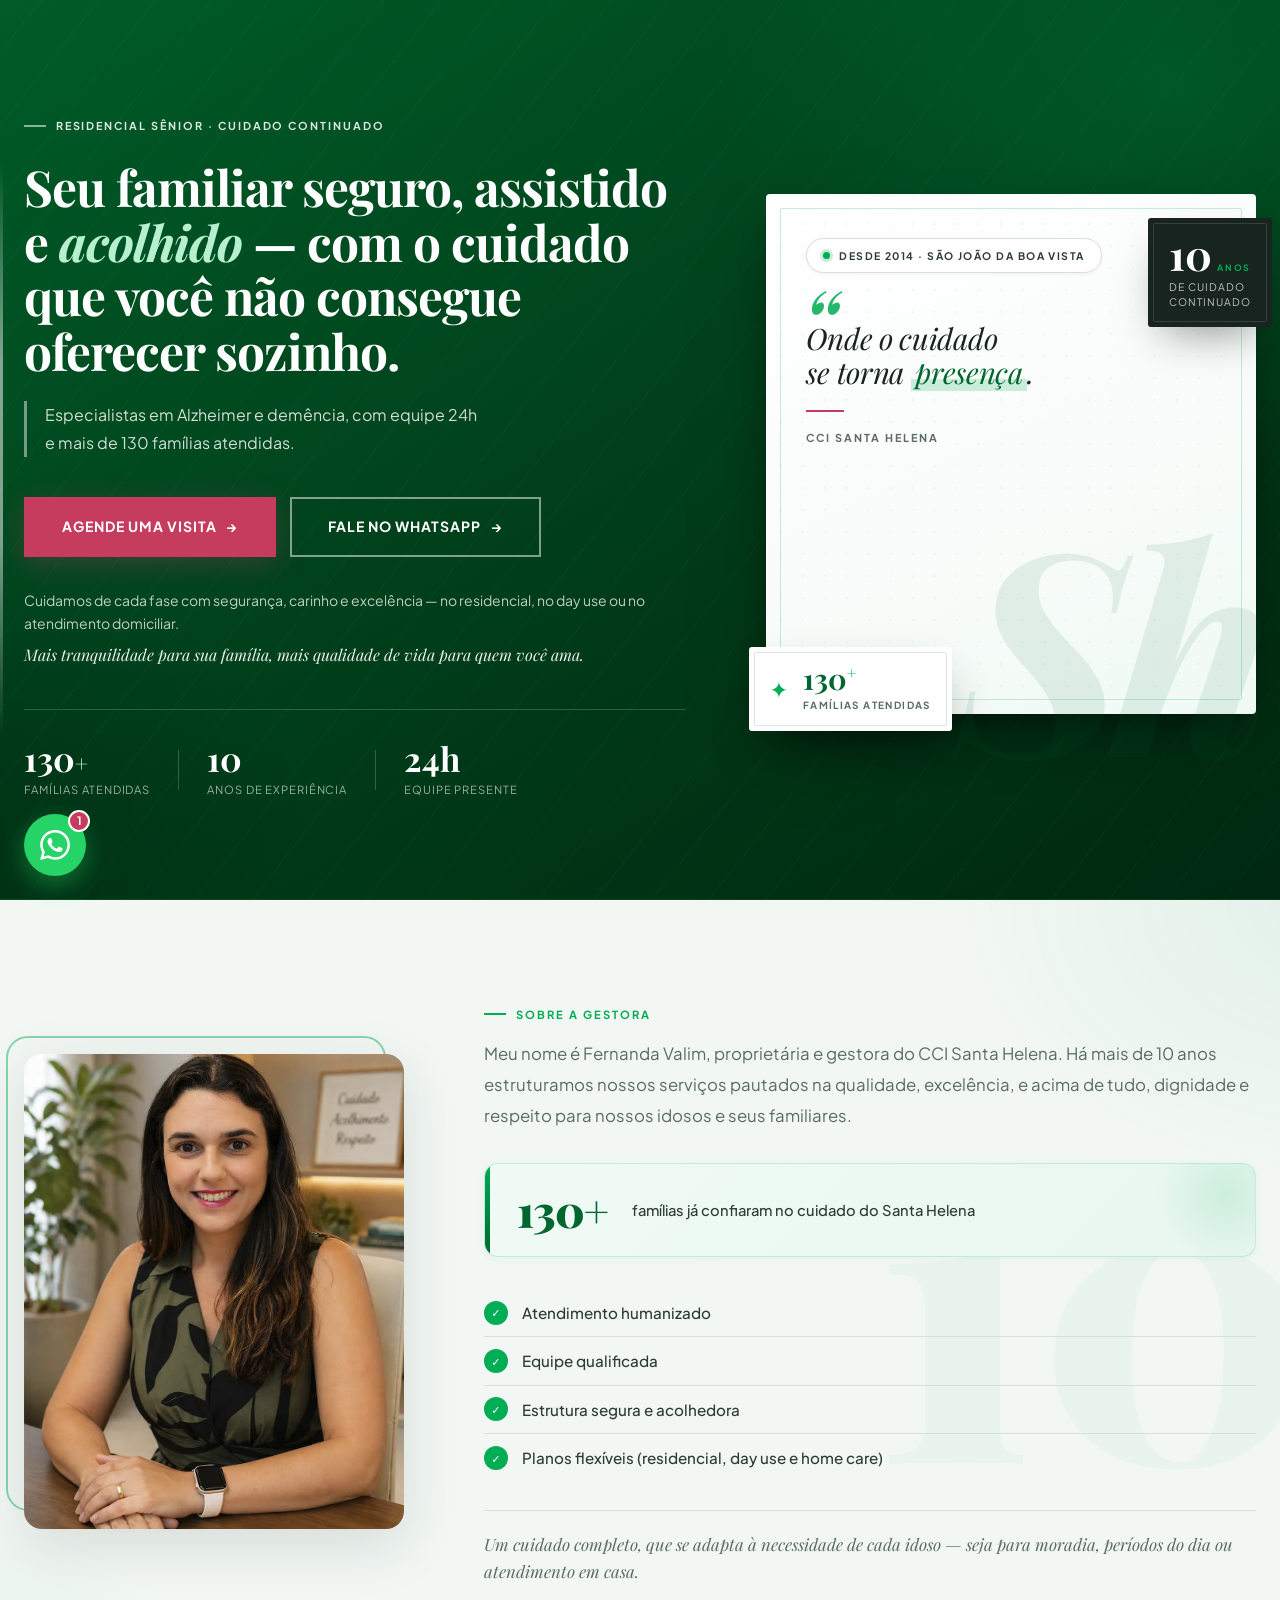
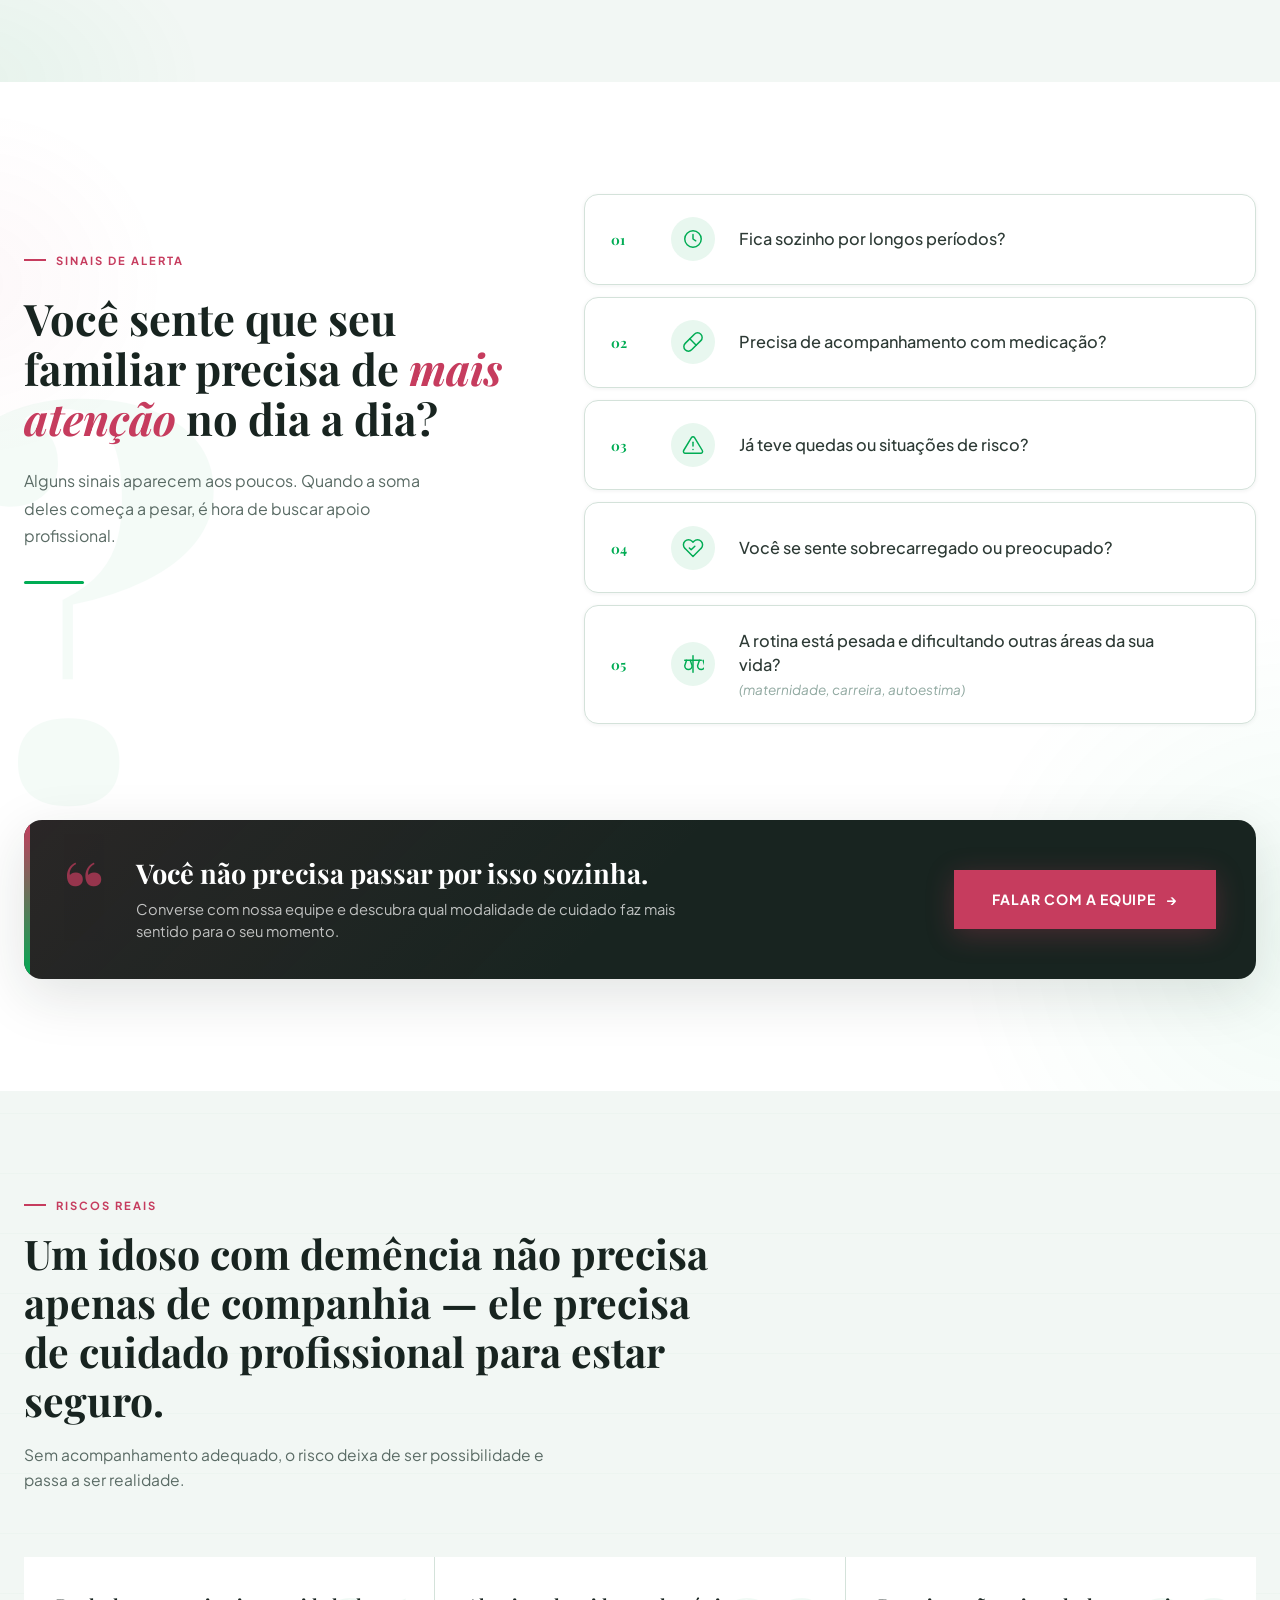
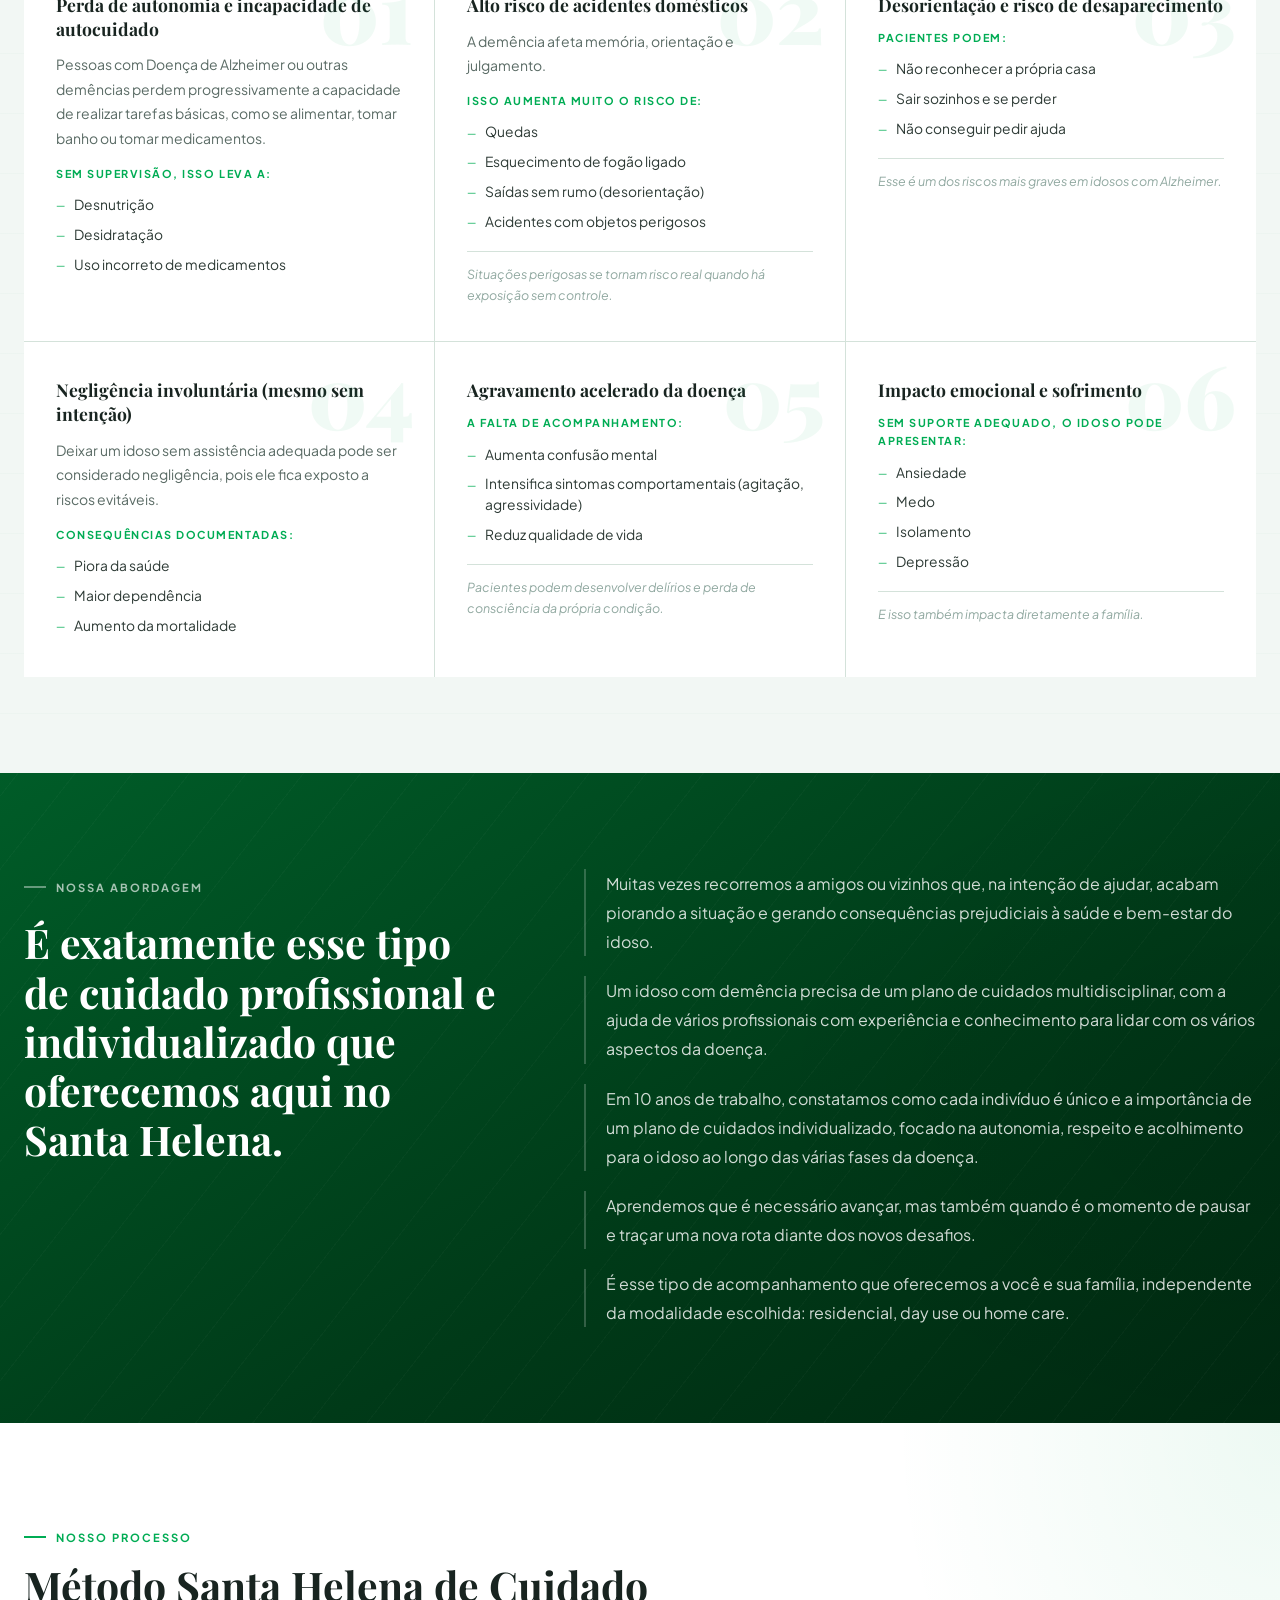
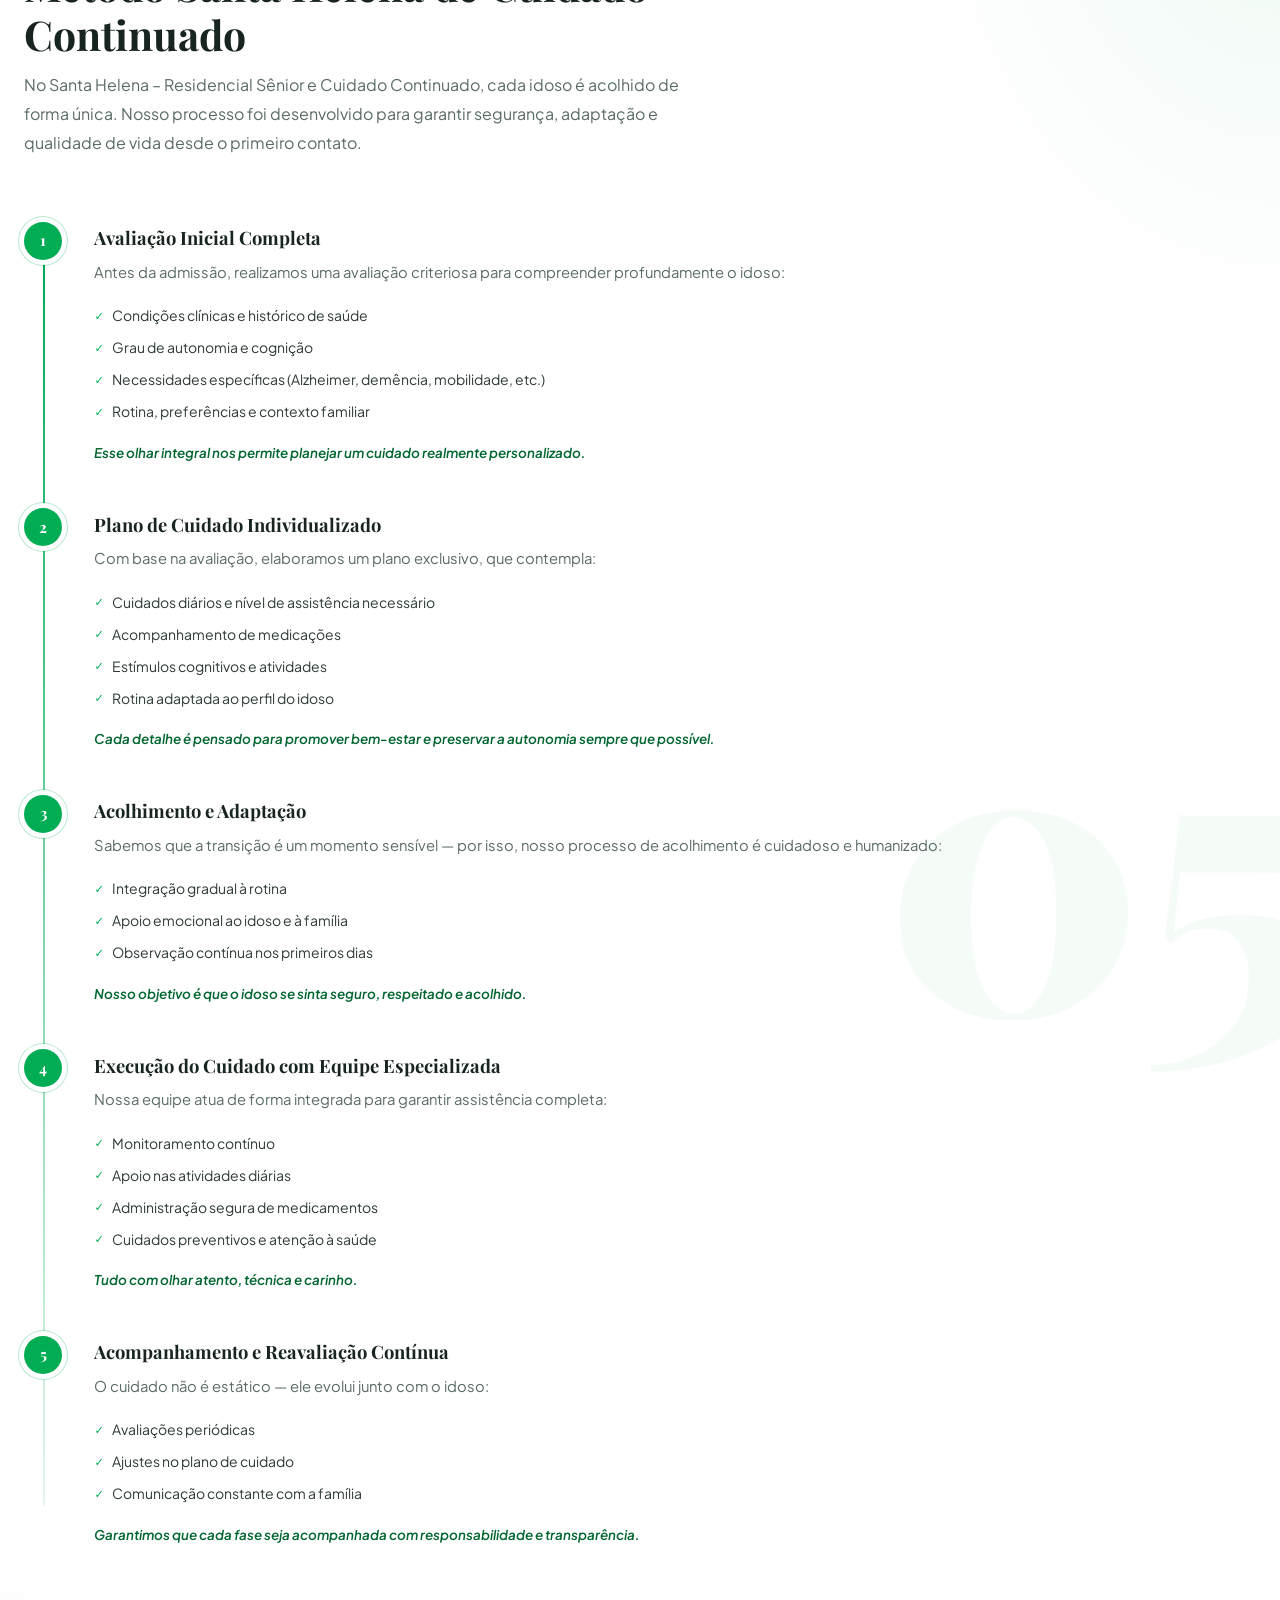
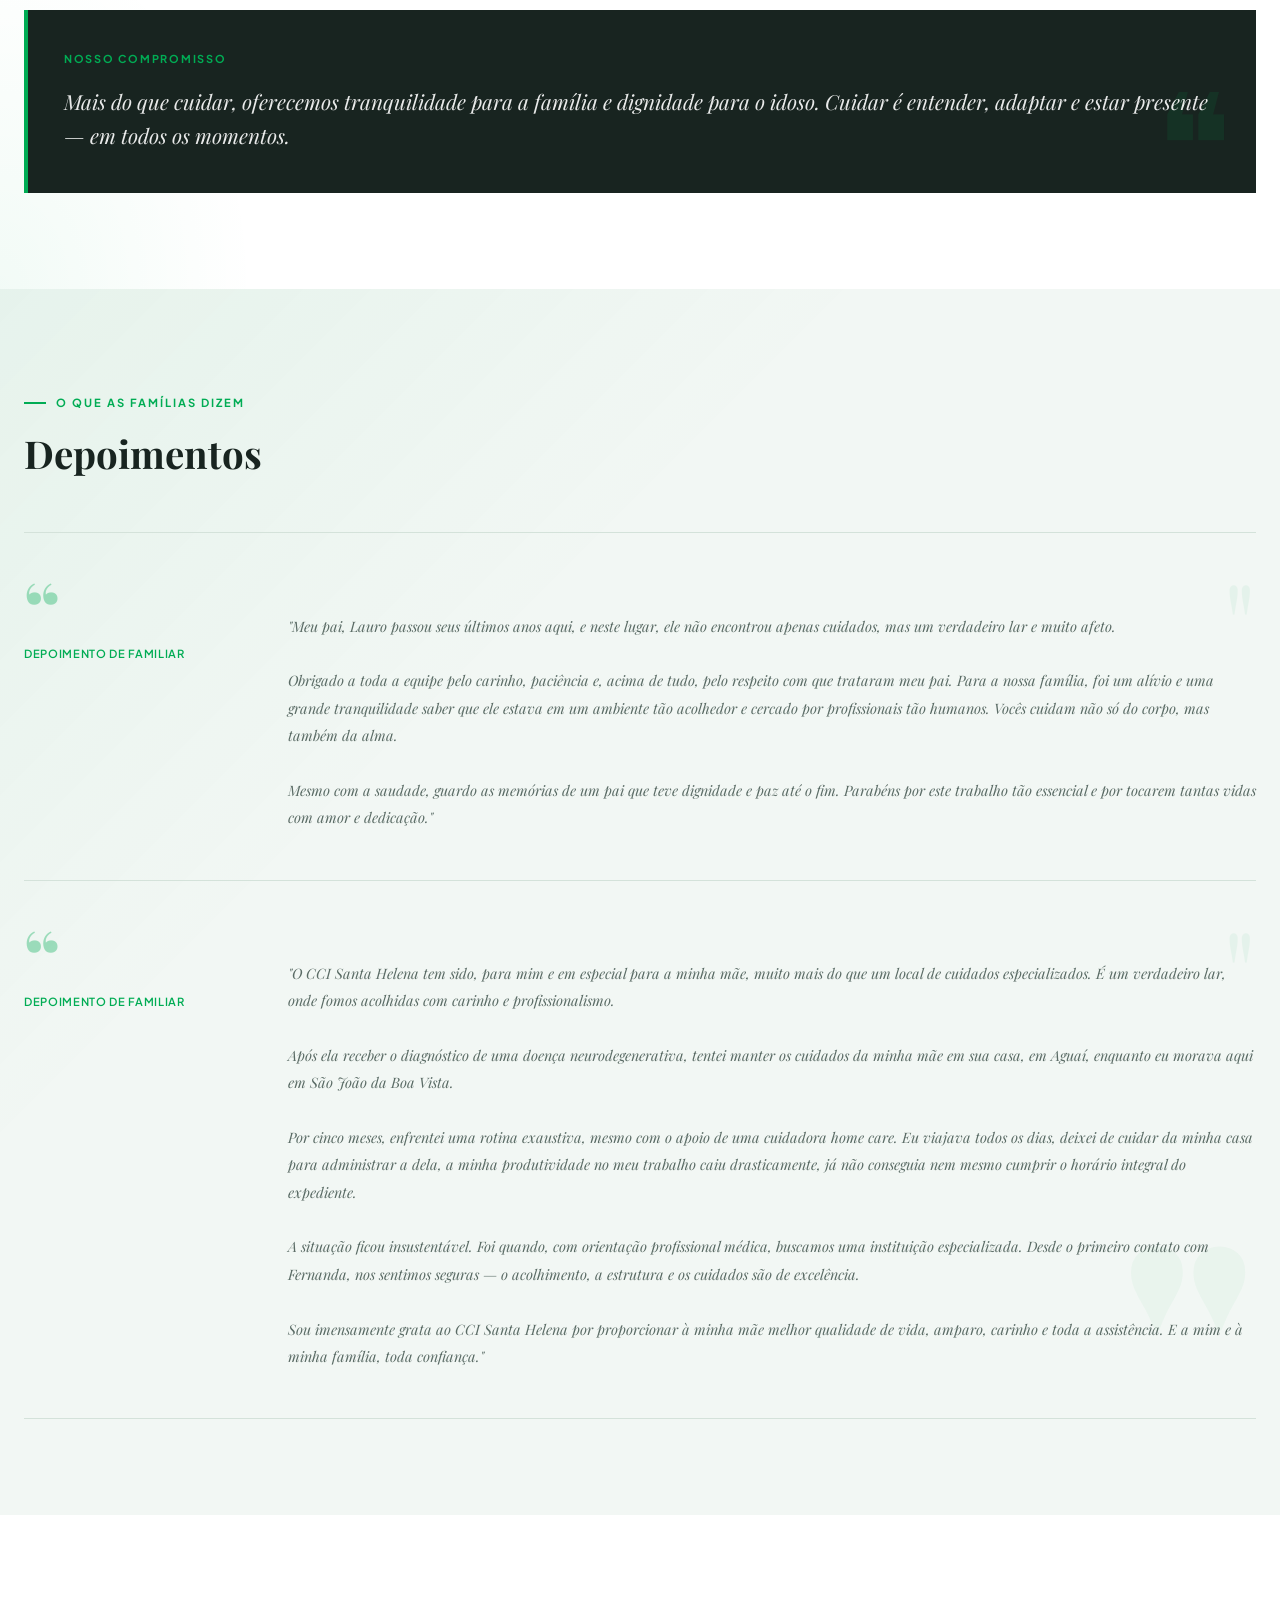
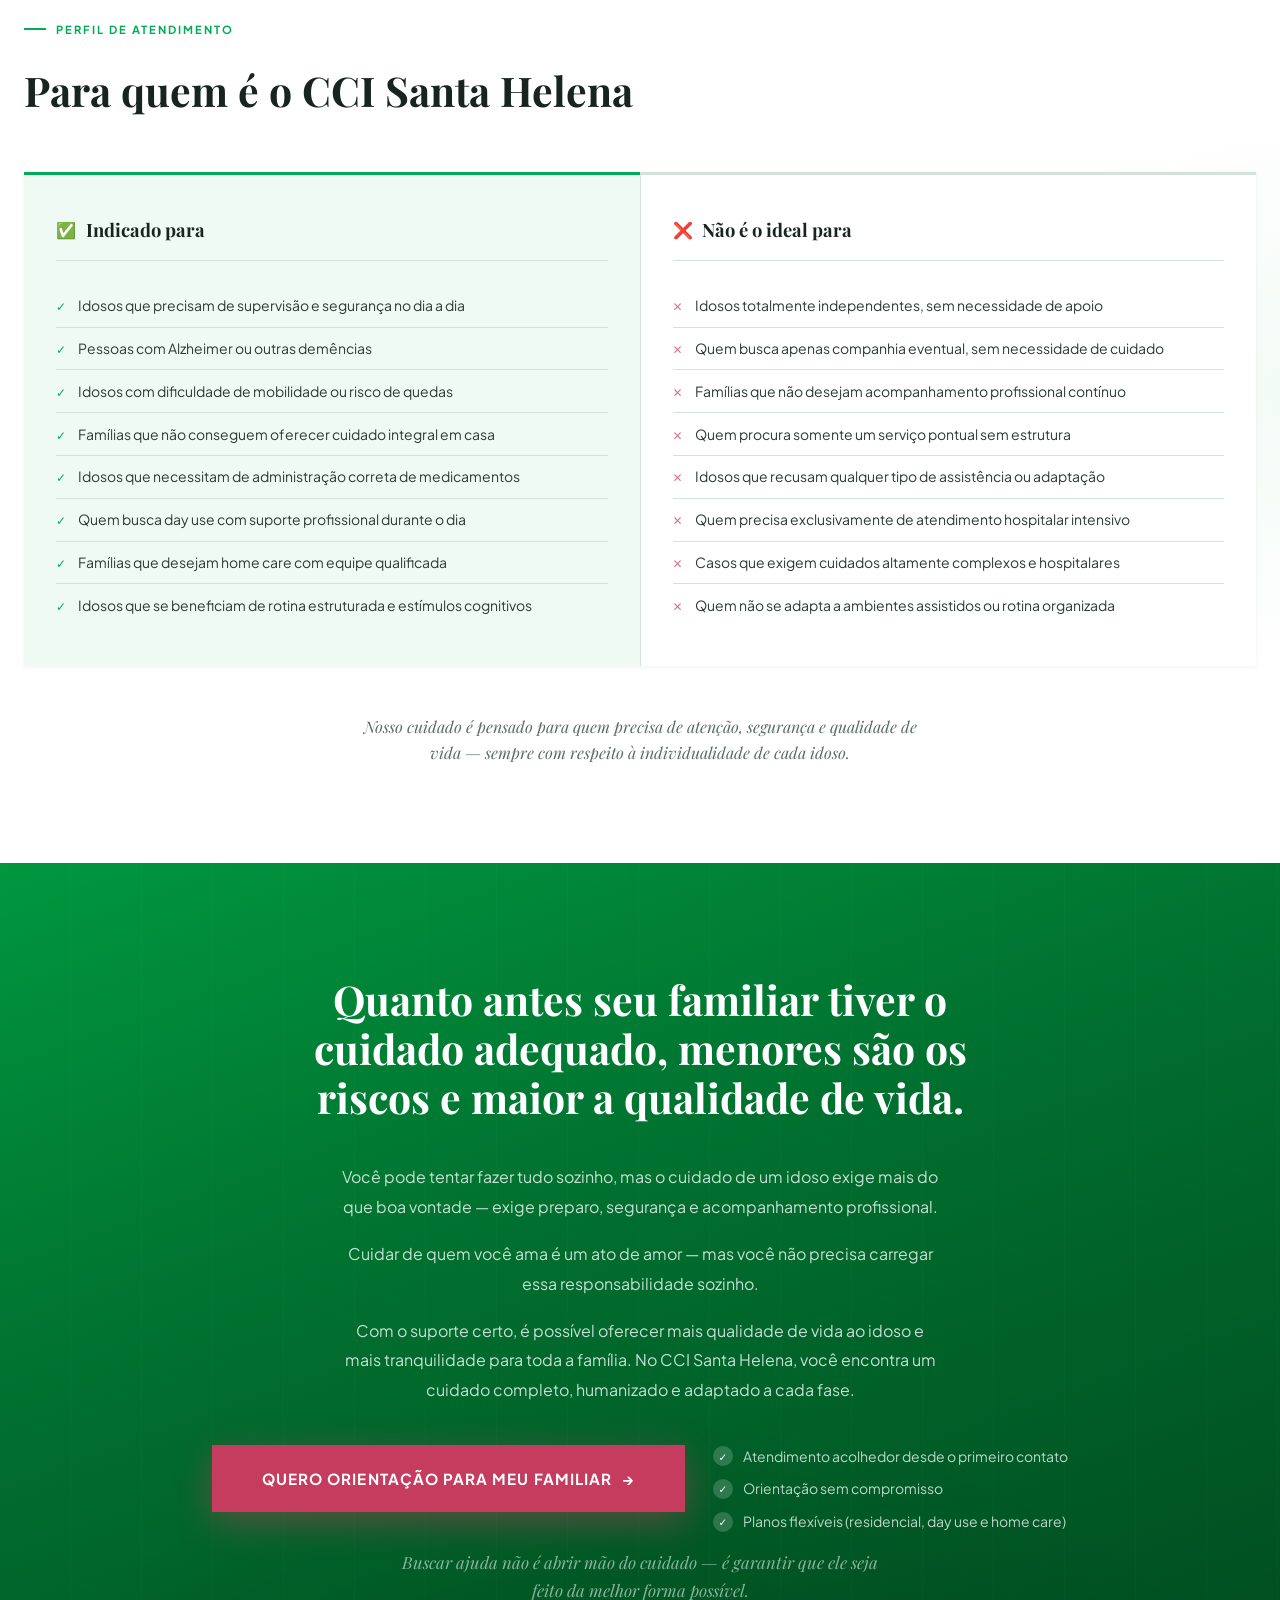
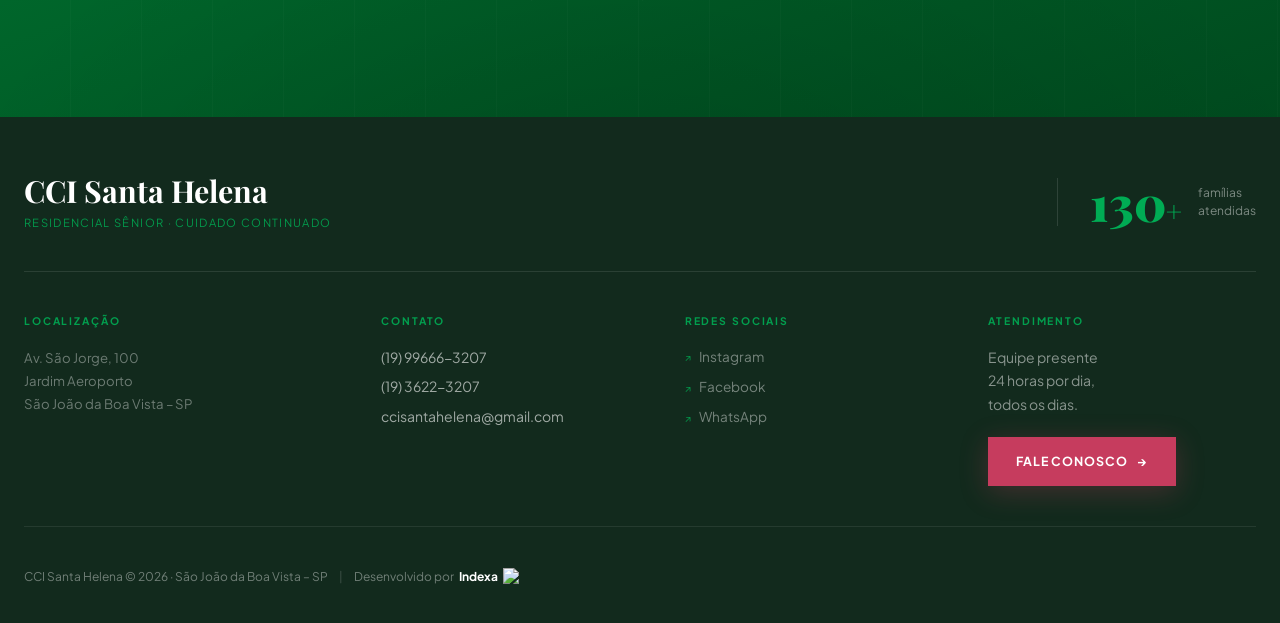
==== commit 7aba6a3c: "política de privacidade pop -up política de privacidade removido" ====
--- a/index.html
+++ b/index.html
@@ -685,7 +685,6 @@
                         <img src="https://indexamarketing.com.br/docs/indexa2.png" alt="Indexa Marketing Digital" width="16" height="17" loading="lazy">
                     </a>
                 </p>
-                <a href="privacidade.html" class="footer__privacidade">Política de Privacidade</a>
             </div>
 
         </div>
@@ -732,22 +731,6 @@
         </button>
     </div>
 
-    <!-- ===================================================
-         BANNER DE COOKIES / LGPD
-         =================================================== -->
-    <div class="cookie-banner" id="cookieBanner" role="dialog" aria-live="polite" aria-label="Aviso de cookies">
-        <div class="cookie-banner__content">
-            <p class="cookie-banner__text">
-                Utilizamos cookies para melhorar sua experiência de navegação e analisar o uso do site. Ao continuar, você concorda com nossa
-                <a href="privacidade.html" class="cookie-banner__link">Política de Privacidade</a>.
-            </p>
-            <div class="cookie-banner__actions">
-                <button type="button" class="cookie-banner__btn cookie-banner__btn--ghost" id="cookieReject">Recusar</button>
-                <button type="button" class="cookie-banner__btn cookie-banner__btn--accept" id="cookieAccept">Aceitar</button>
-            </div>
-        </div>
-    </div>
-
     <!-- Scroll reveal -->
     <script>
         const observer = new IntersectionObserver((entries) => {
@@ -761,26 +744,6 @@
         document.querySelectorAll('.reveal').forEach(el => observer.observe(el));
 
         document.getElementById('currentYear').textContent = new Date().getFullYear();
-
-        // Banner de cookies
-        (function () {
-            const banner = document.getElementById('cookieBanner');
-            const accept = document.getElementById('cookieAccept');
-            const reject = document.getElementById('cookieReject');
-            const STORAGE_KEY = 'cci-santa-helena-cookies';
-
-            if (!localStorage.getItem(STORAGE_KEY)) {
-                setTimeout(() => banner.classList.add('is-visible'), 800);
-            }
-
-            function close(choice) {
-                localStorage.setItem(STORAGE_KEY, choice);
-                banner.classList.remove('is-visible');
-            }
-
-            accept.addEventListener('click', () => close('accepted'));
-            reject.addEventListener('click', () => close('rejected'));
-        })();
 
         // Popup WhatsApp
         (function () {
--- a/styles.css
+++ b/styles.css
@@ -1838,7 +1838,7 @@
     flex-direction: column;
     gap: 0.6rem;
 }
-.footer__copy, .footer__privacidade {
+.footer__copy {
     font-size: 0.75rem;
     color: rgba(255,255,255,.4);
     line-height: 1.7;
@@ -1869,11 +1869,6 @@
     outline-offset: 3px;
     border-radius: 1px;
 }
-.footer__privacidade {
-    text-decoration: underline;
-    transition: color var(--trans-fast);
-}
-.footer__privacidade:hover { color: rgba(255,255,255,.85); }
 
 
 /* ═══════════════════════════════════════════════════════════
@@ -1881,8 +1876,7 @@
    ═══════════════════════════════════════════════════════════ */
 .footer__tel a:focus-visible,
 .footer__email a:focus-visible,
-.footer__rede-link:focus-visible,
-.footer__privacidade:focus-visible {
+.footer__rede-link:focus-visible {
     outline: 2px solid var(--verde);
     outline-offset: 3px;
     border-radius: 1px;
@@ -2235,120 +2229,3 @@
     .jc-dot { animation: none; }
     .jc-bubble { transition: opacity var(--trans-fast); }
 }
-
-
-/* ═══════════════════════════════════════════════════════════
-   BANNER DE COOKIES (LGPD)
-   ═══════════════════════════════════════════════════════════ */
-.cookie-banner {
-    position: fixed;
-    left: 32px;
-    right: 32px;
-    bottom: 24px;
-    z-index: 9999;
-    background: var(--preto);
-    color: var(--branco);
-    border-radius: 16px;
-    box-shadow: var(--shadow-lg);
-    padding: 1.4rem 2rem;
-    transform: translateY(180%);
-    opacity: 0;
-    transition: transform var(--trans-slow), opacity var(--trans-med);
-    max-width: 1200px;
-    margin: 0 auto;
-}
-
-.cookie-banner.is-visible {
-    transform: translateY(0);
-    opacity: 1;
-}
-
-.cookie-banner__content {
-    display: flex;
-    flex-direction: column;
-    gap: 1rem;
-    align-items: flex-start;
-}
-
-.cookie-banner__text {
-    font-size: 0.92rem;
-    line-height: 1.55;
-    color: rgba(255,255,255,.88);
-    margin: 0;
-}
-
-.cookie-banner__link {
-    color: var(--verde);
-    text-decoration: underline;
-    text-underline-offset: 3px;
-    font-weight: 600;
-    transition: color var(--trans-fast);
-}
-
-.cookie-banner__link:hover {
-    color: #4cd683;
-}
-
-.cookie-banner__actions {
-    display: flex;
-    gap: 0.6rem;
-    width: 100%;
-    justify-content: flex-end;
-    flex-wrap: wrap;
-}
-
-.cookie-banner__btn {
-    appearance: none;
-    border: none;
-    padding: 0.7rem 1.4rem;
-    border-radius: 999px;
-    font-family: var(--font-body);
-    font-weight: 600;
-    font-size: 0.9rem;
-    cursor: pointer;
-    transition: background var(--trans-fast), color var(--trans-fast), transform var(--trans-fast);
-}
-
-.cookie-banner__btn--accept {
-    background: var(--verde);
-    color: var(--branco);
-}
-
-.cookie-banner__btn--accept:hover {
-    background: var(--verde-hover);
-    transform: translateY(-1px);
-}
-
-.cookie-banner__btn--ghost {
-    background: transparent;
-    color: rgba(255,255,255,.85);
-    border: 1.5px solid rgba(255,255,255,.25);
-}
-
-.cookie-banner__btn--ghost:hover {
-    background: rgba(255,255,255,.08);
-    border-color: rgba(255,255,255,.4);
-}
-
-/* Evitar sobreposição com o WhatsApp em mobile */
-@media (max-width: 600px) {
-    .cookie-banner {
-        left: 16px;
-        right: 16px;
-        padding: 1rem 1.1rem;
-        bottom: 92px;
-    }
-    .cookie-banner__text { font-size: 0.86rem; }
-}
-
-@media (min-width: 700px) {
-    .cookie-banner__content {
-        flex-direction: row;
-        align-items: center;
-        gap: 1.5rem;
-    }
-    .cookie-banner__actions {
-        width: auto;
-        flex-shrink: 0;
-    }
-}
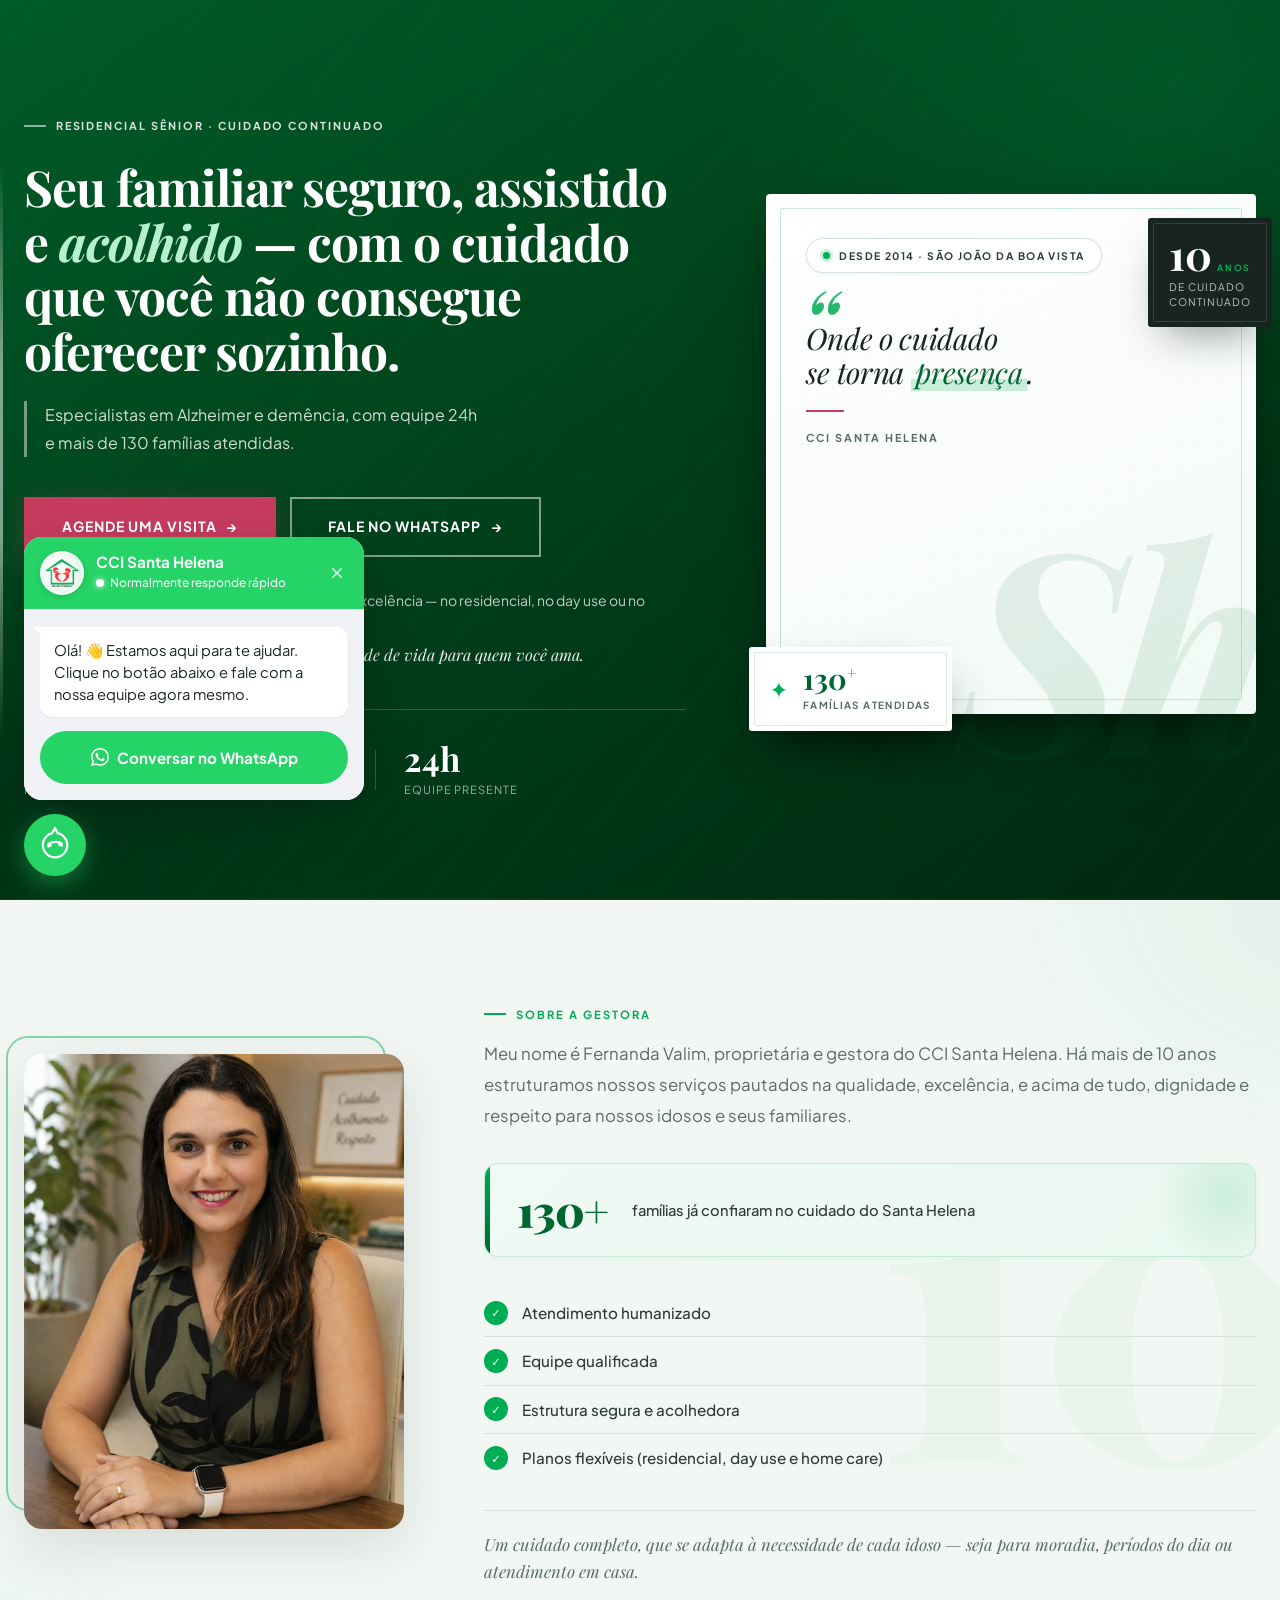
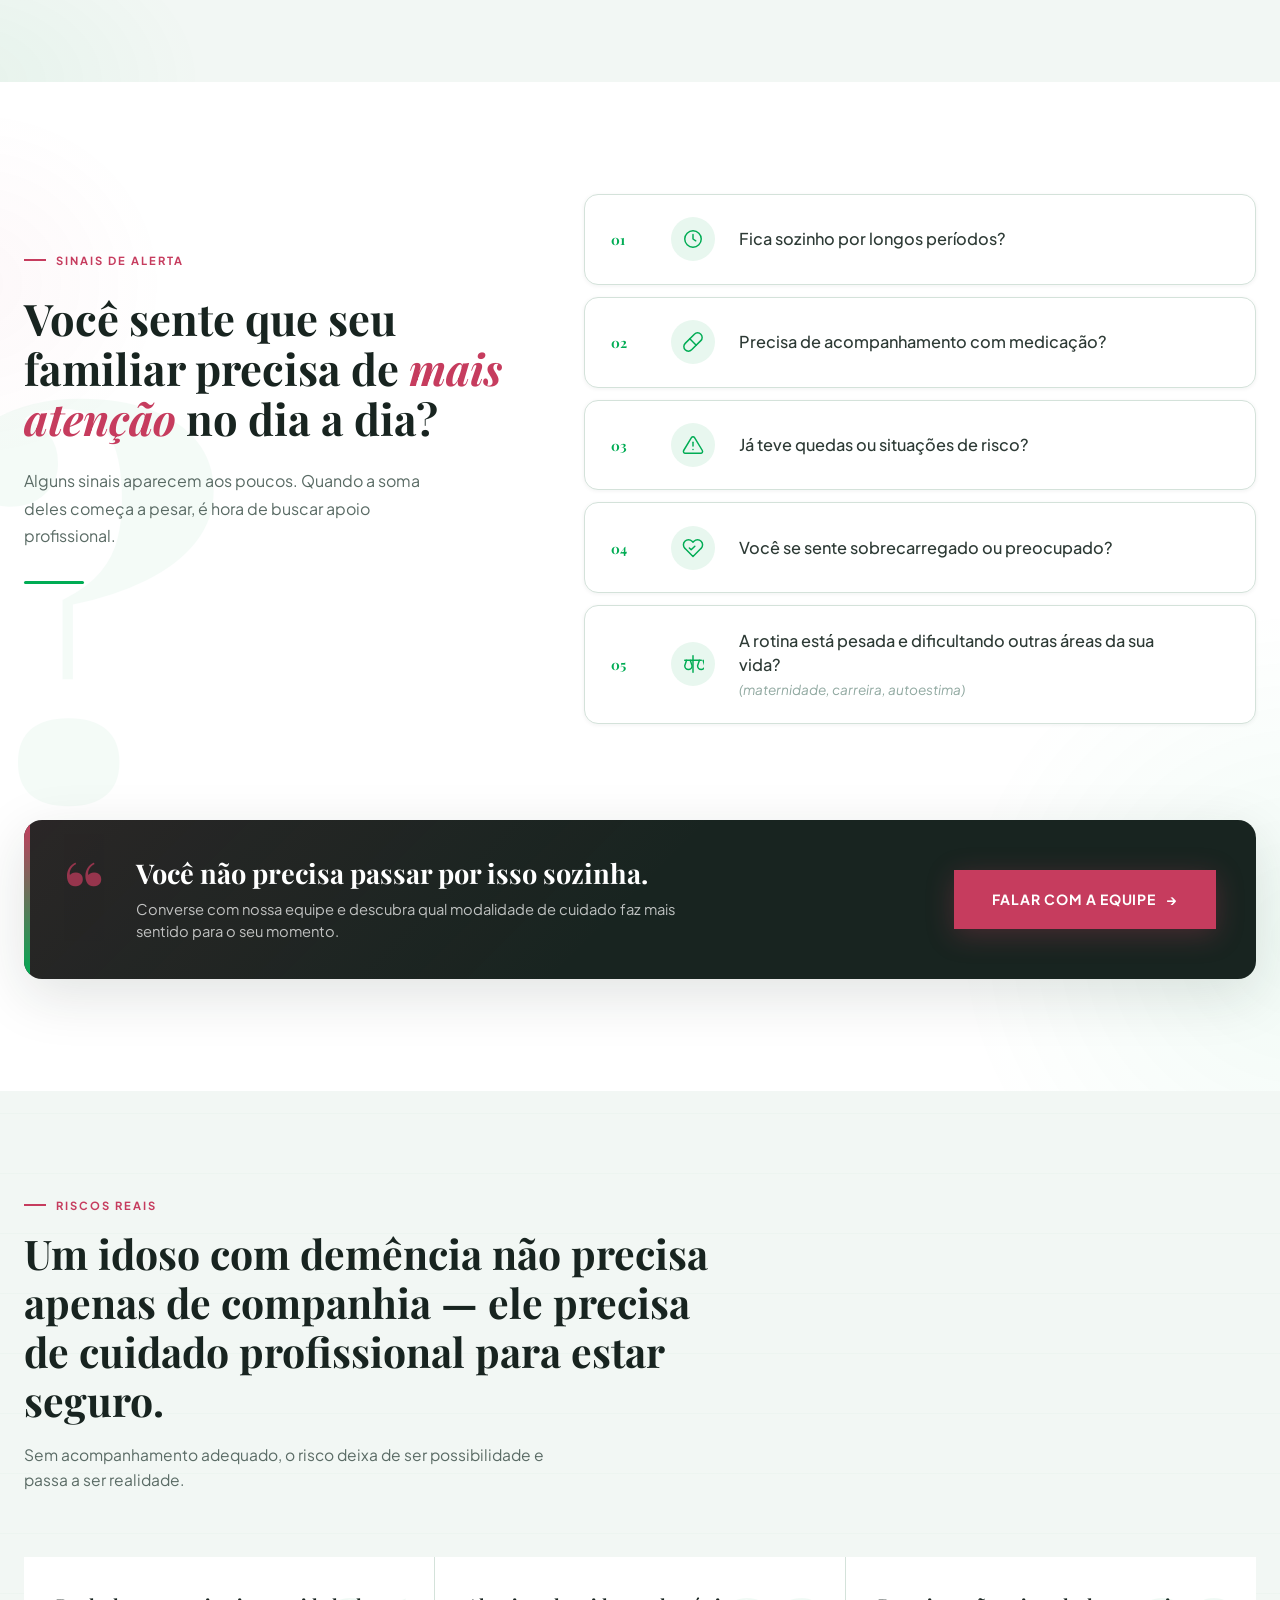
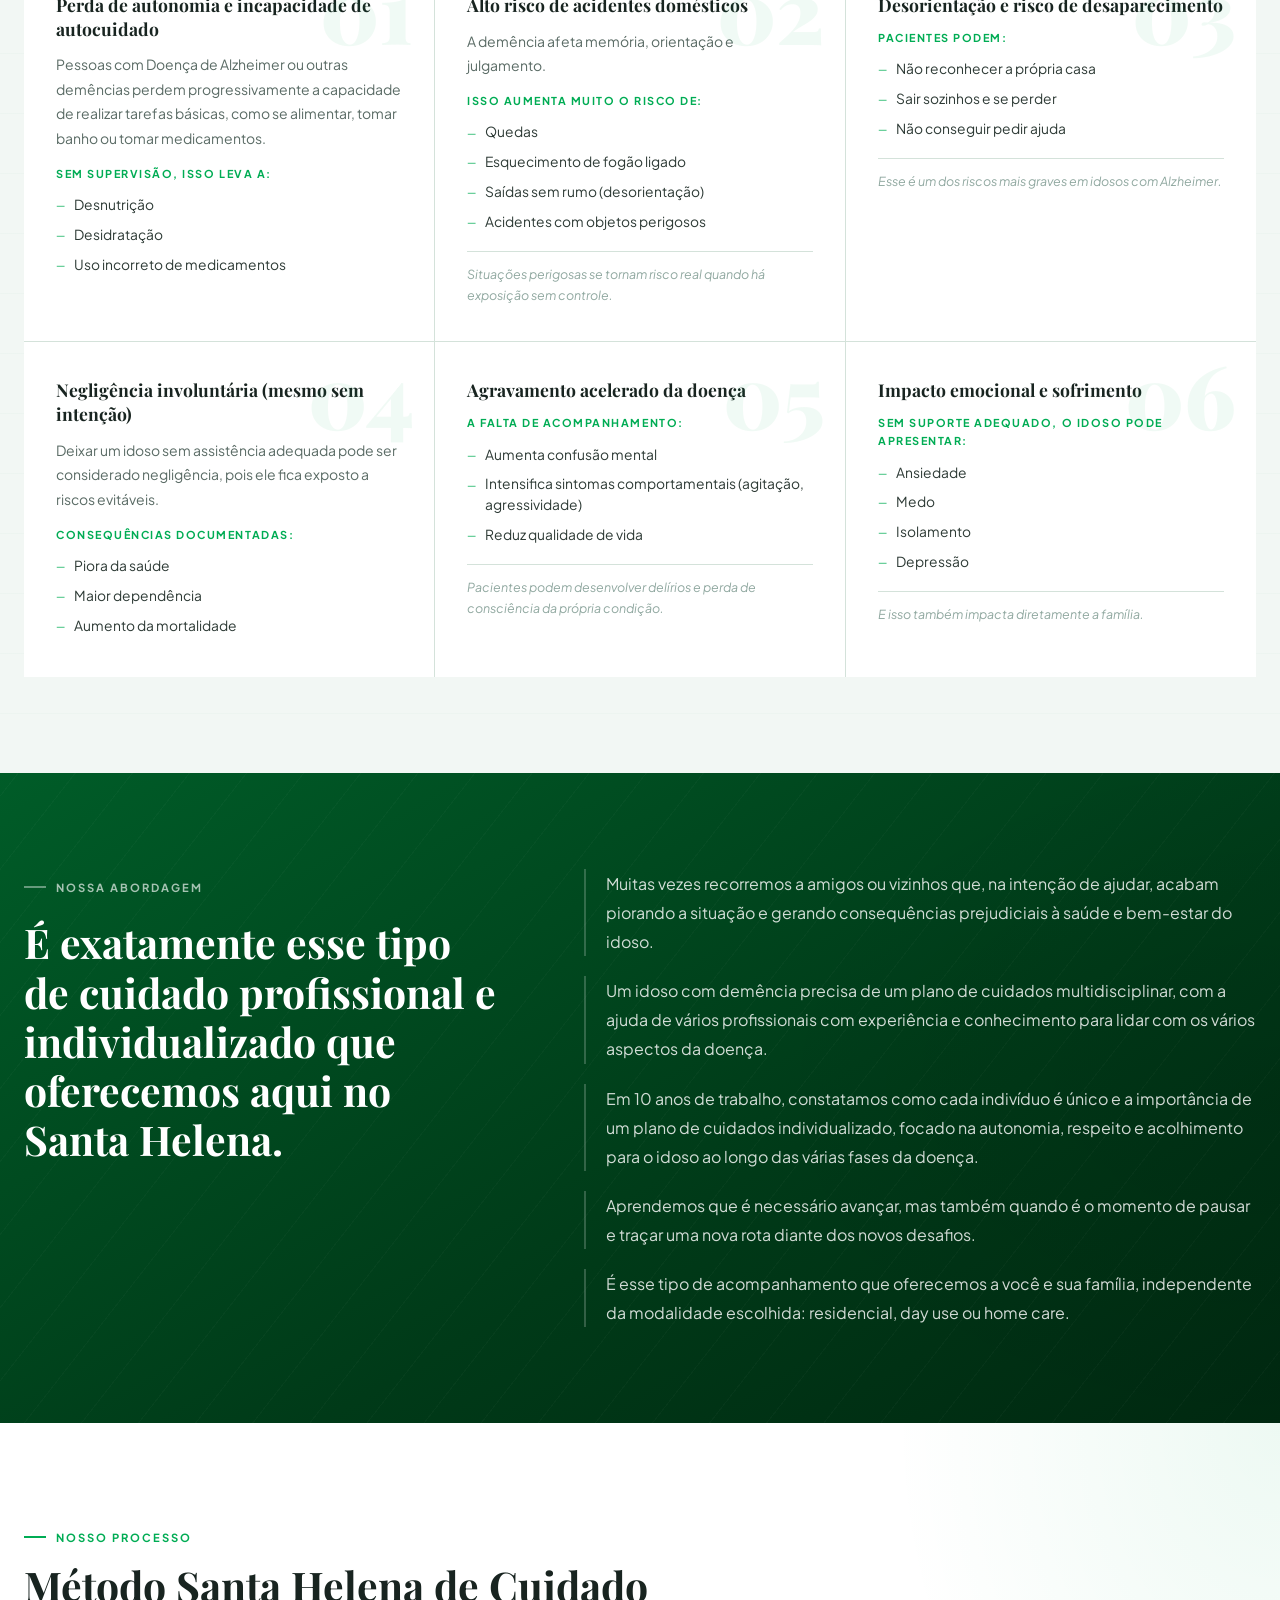
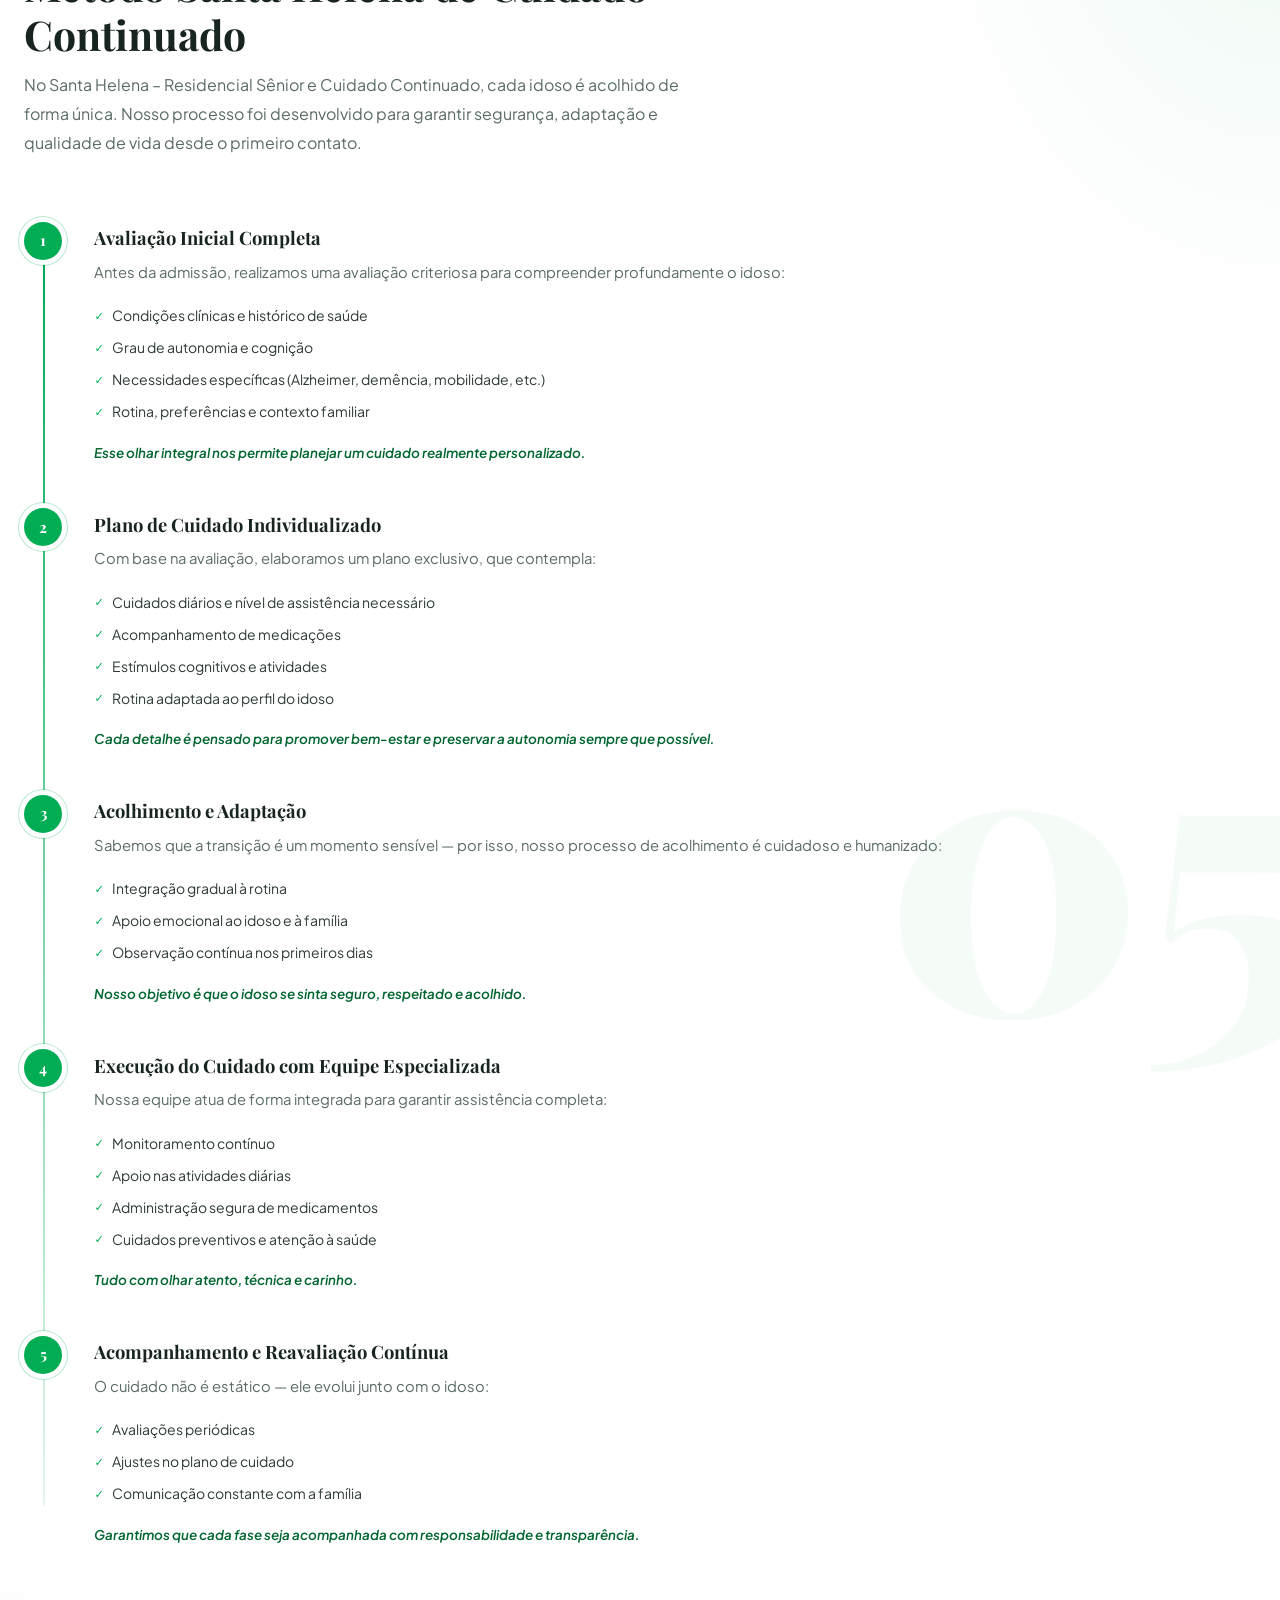
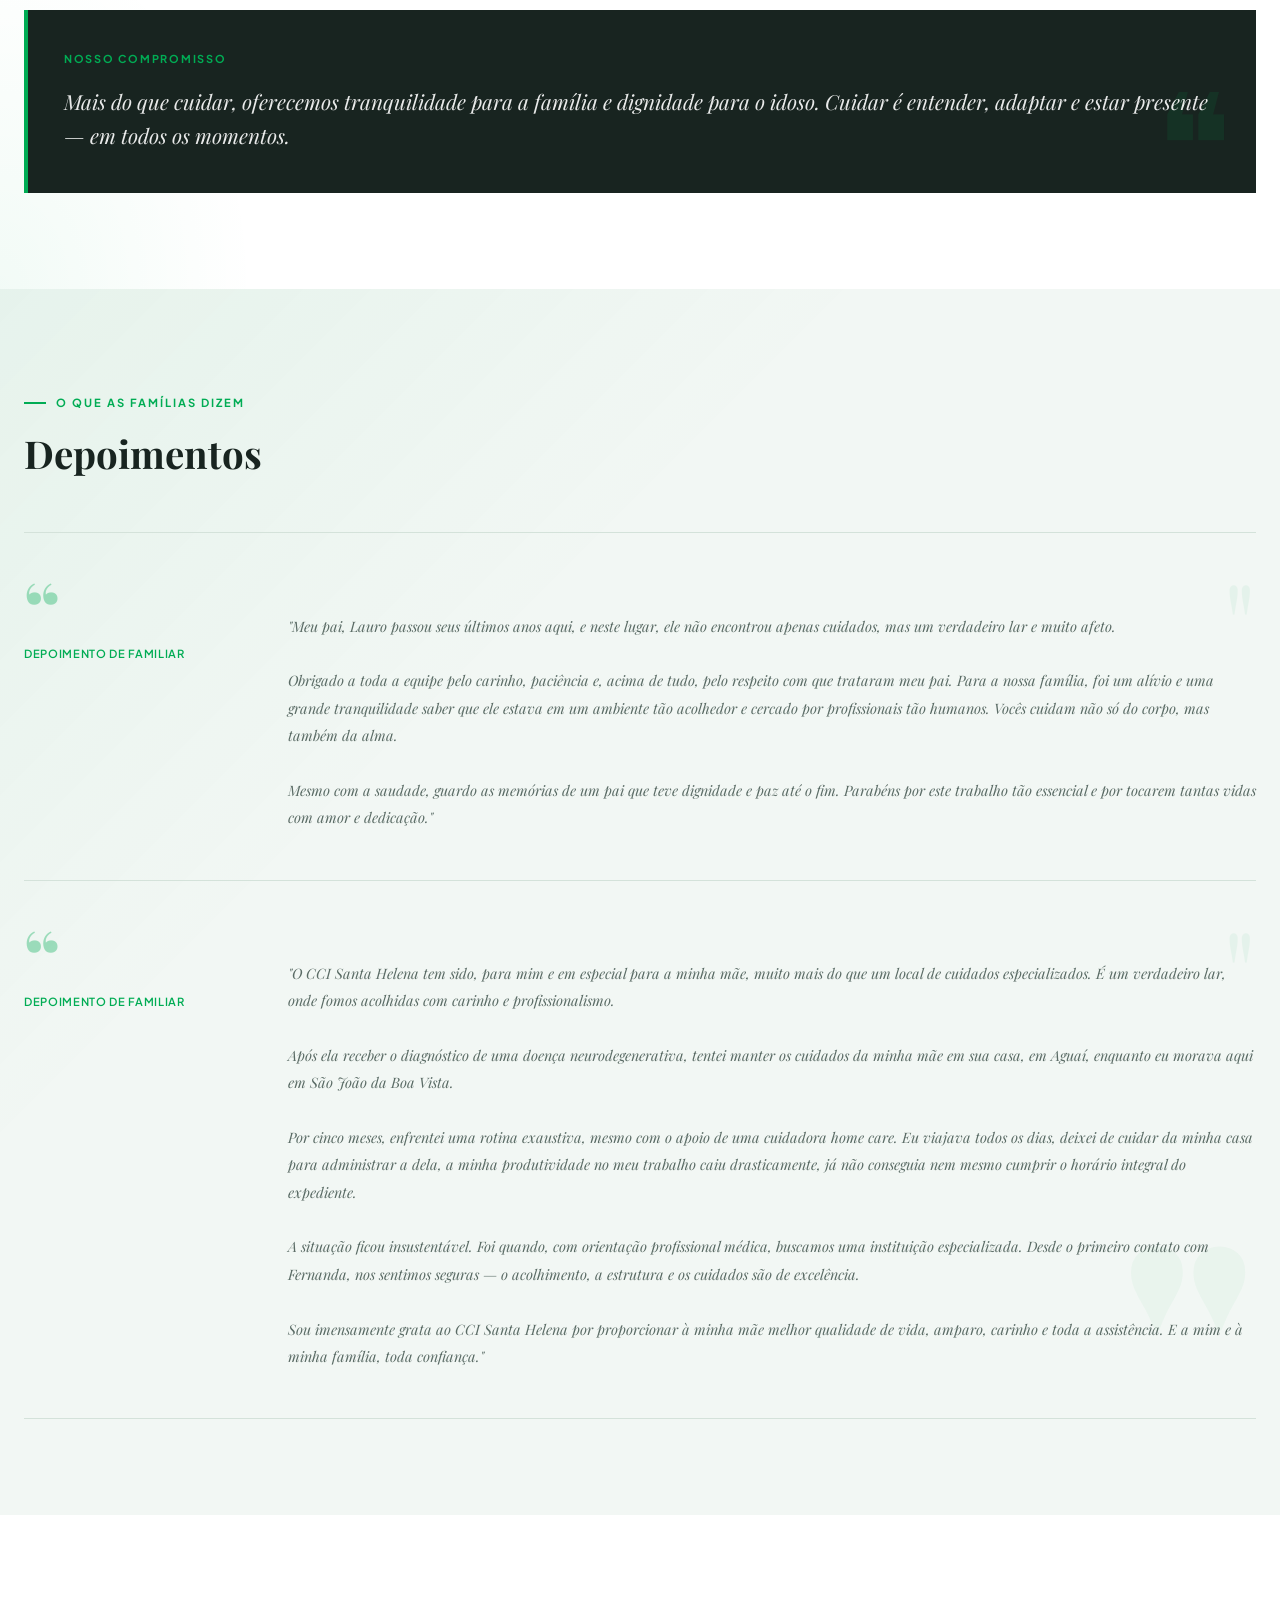
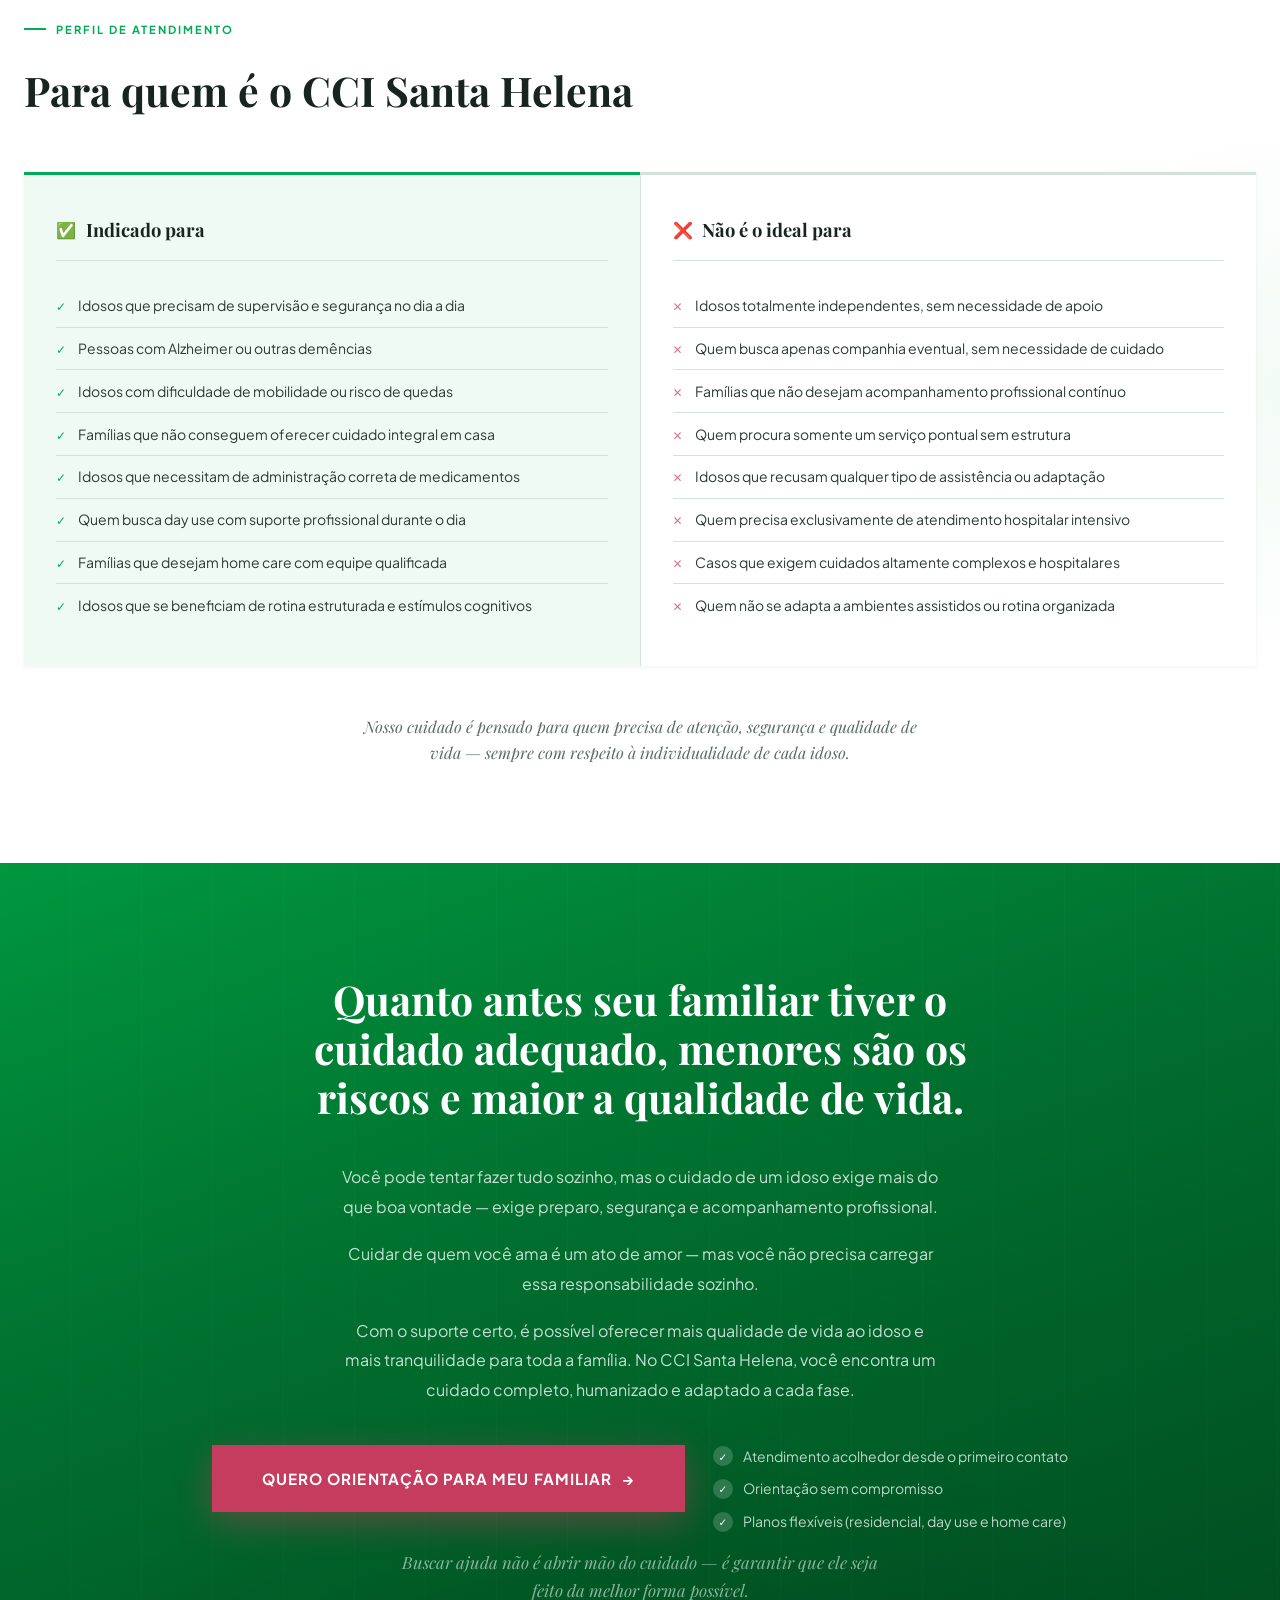
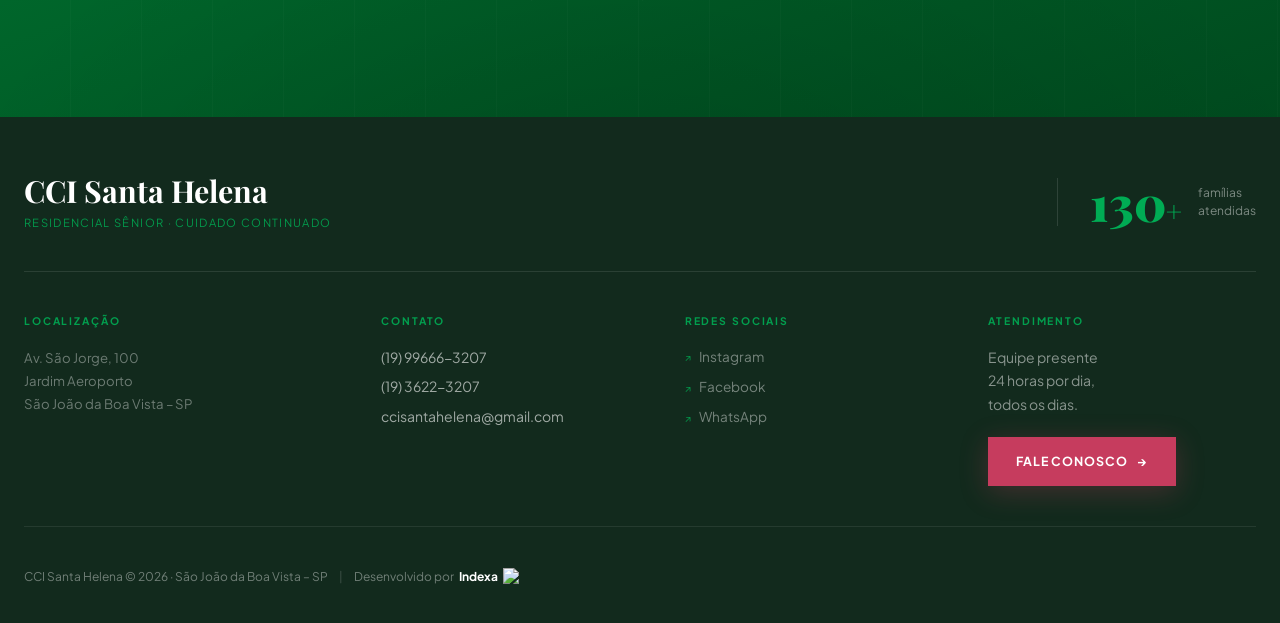
==== commit 6f9c2bb7: "ok" ====
--- a/index.html
+++ b/index.html
@@ -5,6 +5,18 @@
     <meta name="viewport" content="width=device-width, initial-scale=1.0">
     <title>CCI Santa Helena – Residencial Sênior e Cuidado Continuado</title>
     <meta name="description" content="Especialistas em Alzheimer e demência, com equipe 24h e mais de 130 famílias atendidas. Residencial, day use e home care.">
+
+    <!-- Open Graph / WhatsApp preview -->
+    <meta property="og:type" content="website">
+    <meta property="og:url" content="https://lp.santahelenacentrodeidosos.com.br/">
+    <meta property="og:site_name" content="CCI Santa Helena">
+    <meta property="og:title" content="CCI Santa Helena – Residencial Sênior e Cuidado Continuado">
+    <meta property="og:description" content="Especialistas em Alzheimer e demência, com equipe 24h e mais de 130 famílias atendidas. Residencial, day use e home care.">
+    <meta property="og:image" content="https://lp.santahelenacentrodeidosos.com.br/assets/logo-santa-helena-centro-idosos-1.webp">
+    <meta property="og:image:width" content="1200">
+    <meta property="og:image:height" content="630">
+    <meta property="og:locale" content="pt_BR">
+
     <link rel="preconnect" href="https://fonts.googleapis.com">
     <link rel="preconnect" href="https://fonts.gstatic.com" crossorigin>
     <link href="https://fonts.googleapis.com/css2?family=Playfair+Display:ital,wght@0,400;0,700;0,900;1,400;1,700&family=Plus+Jakarta+Sans:wght@300;400;500;600;700;800&display=swap" rel="stylesheet">
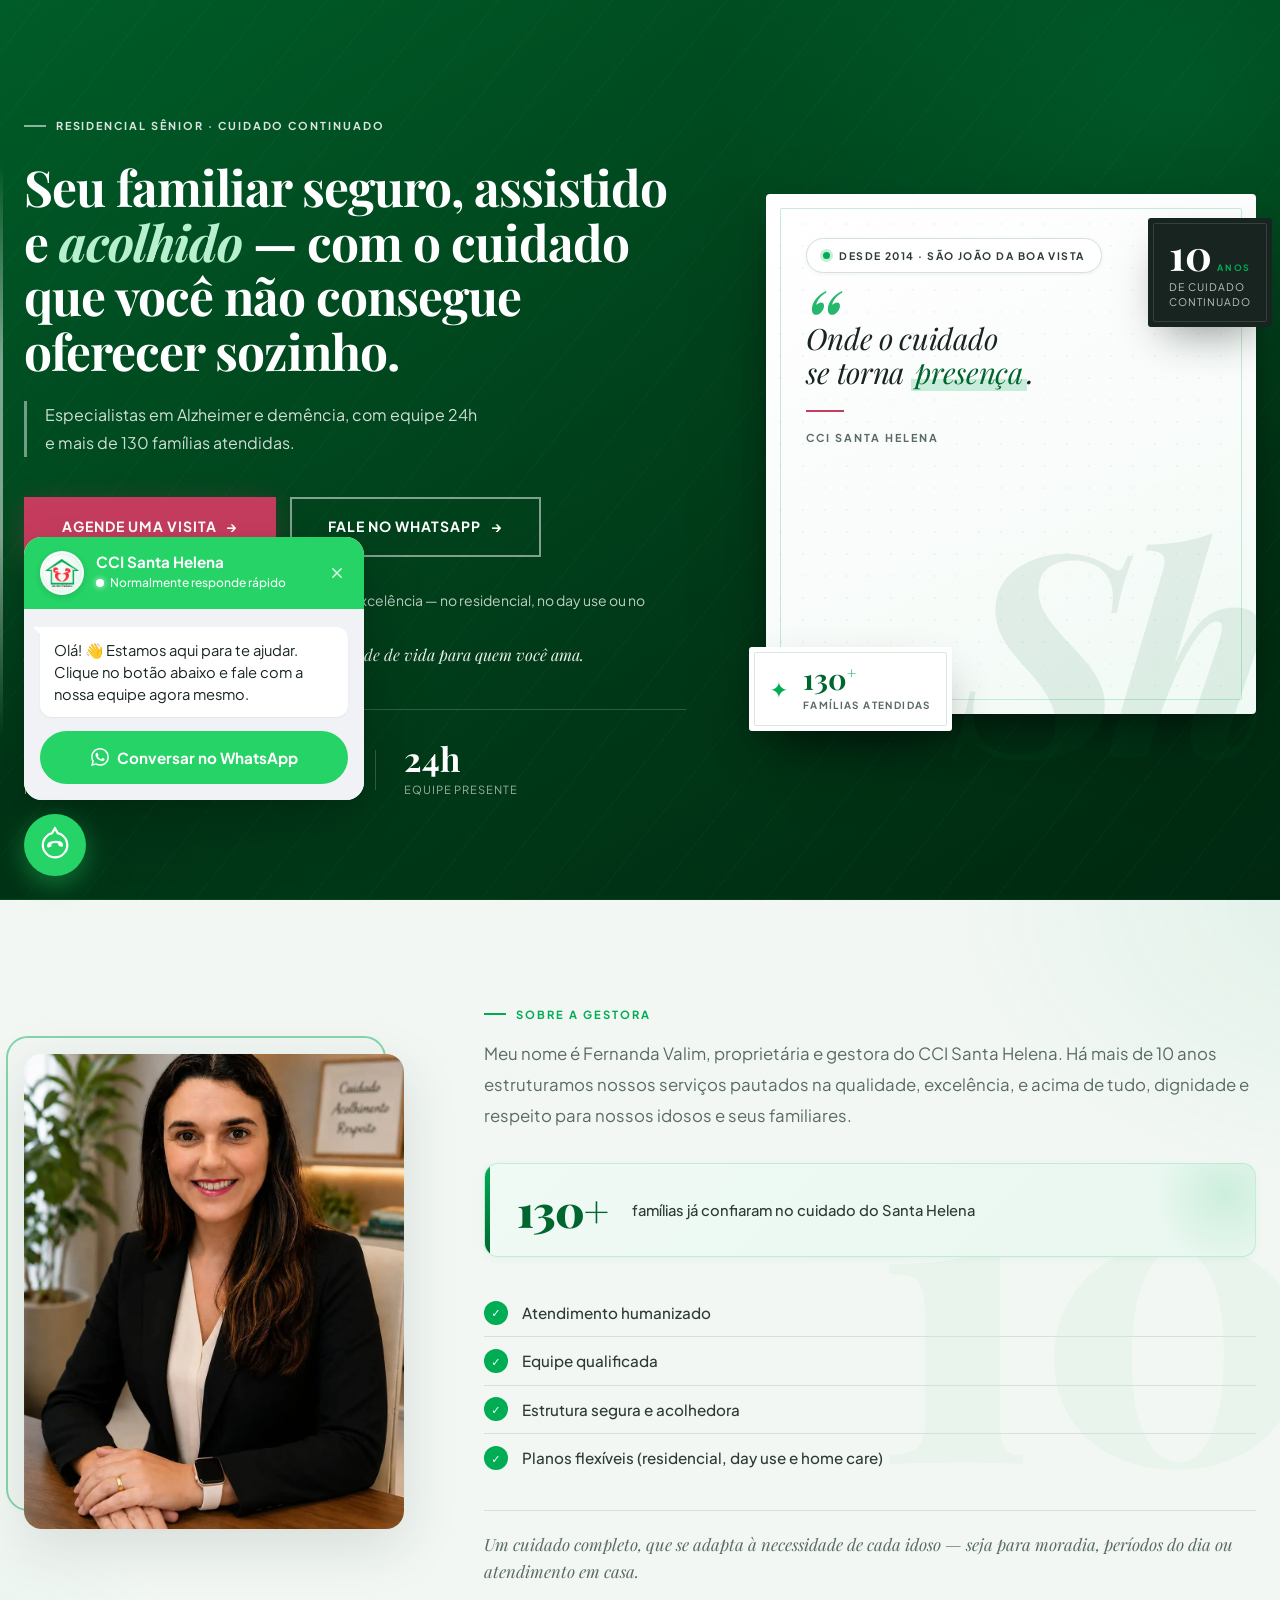
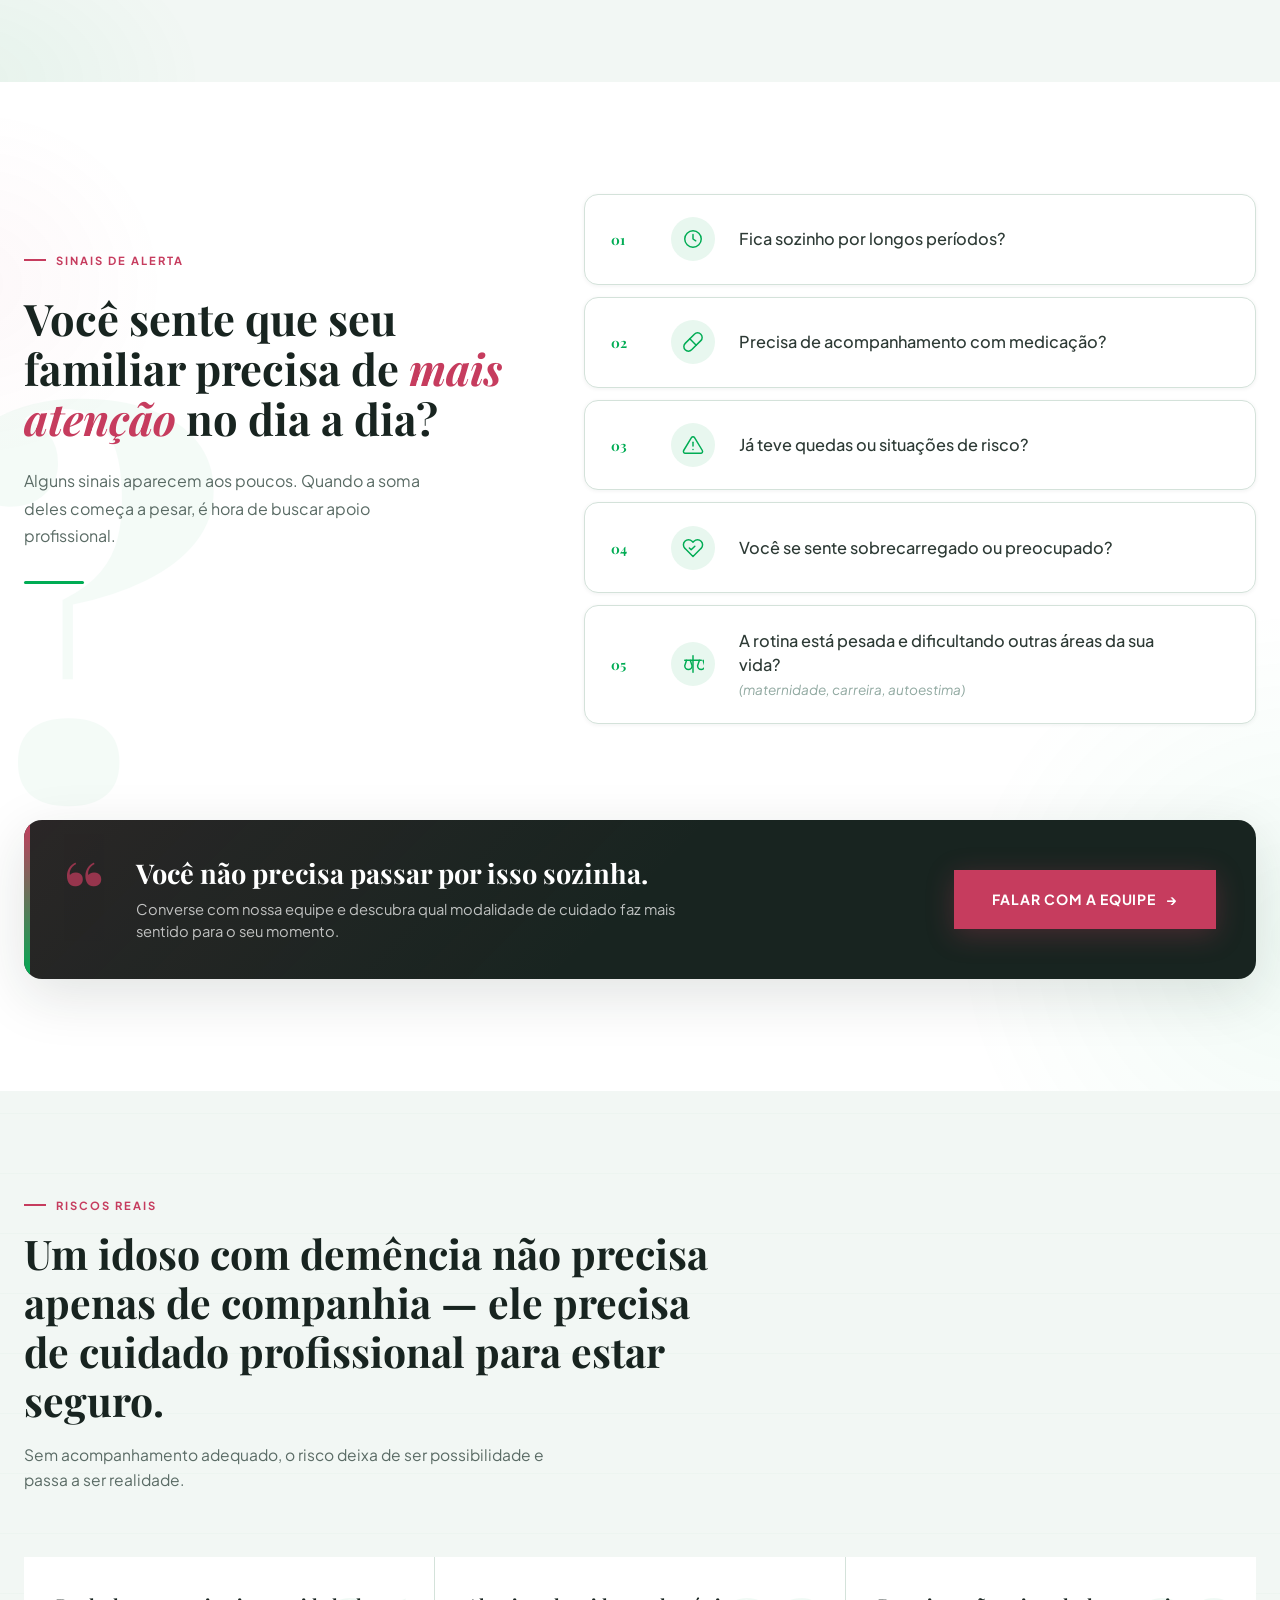
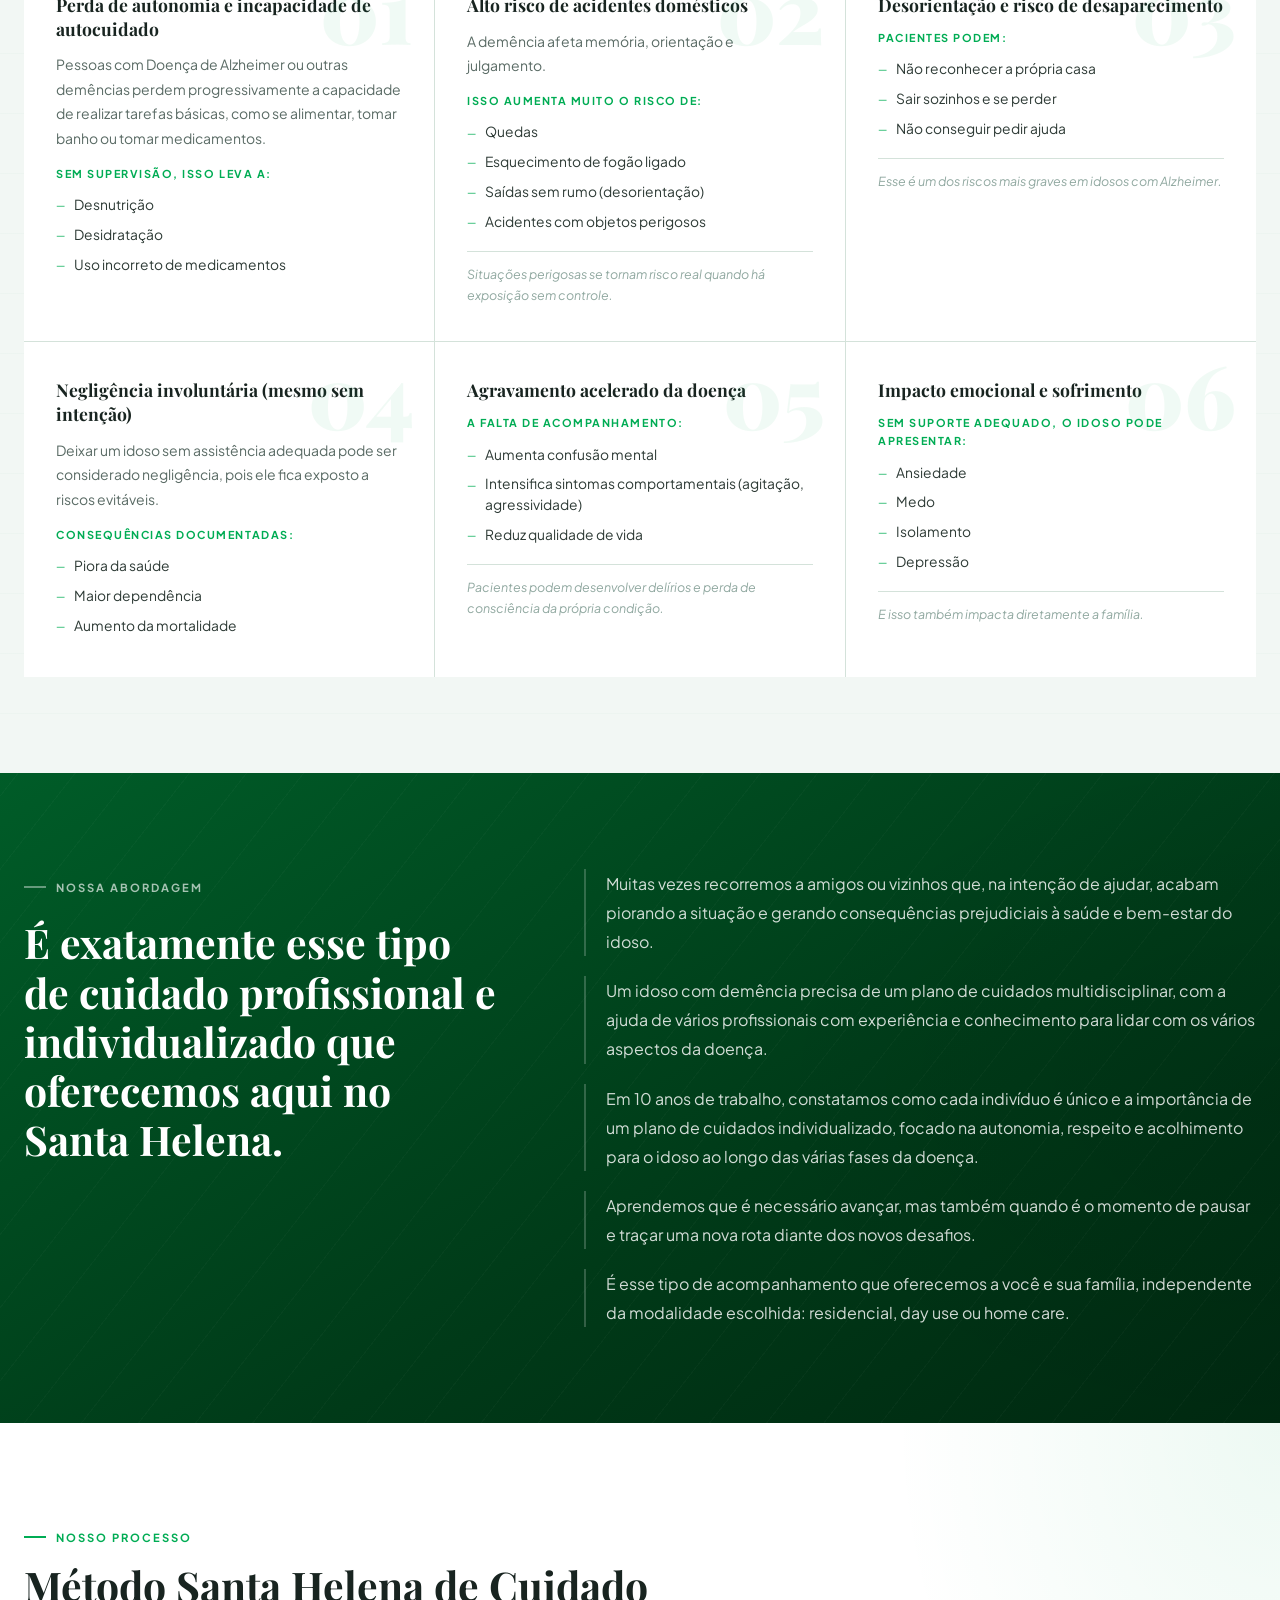
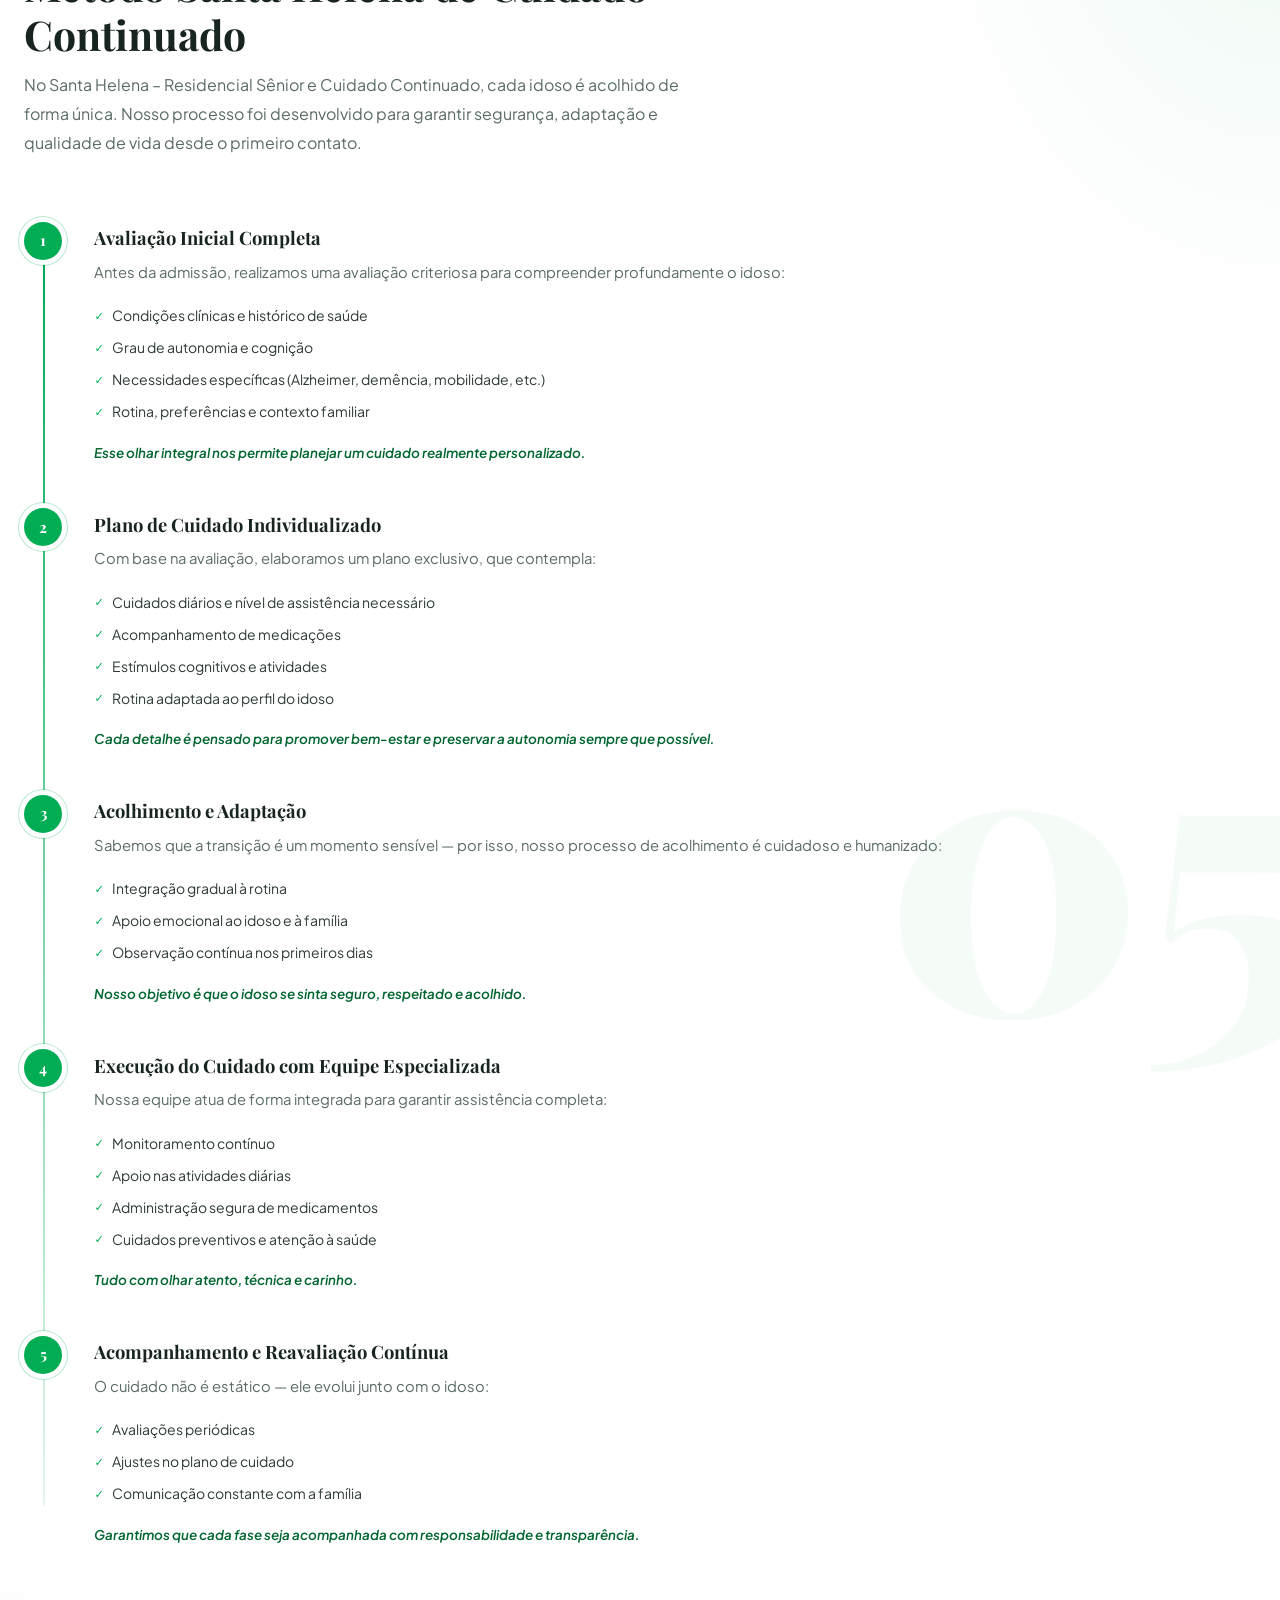
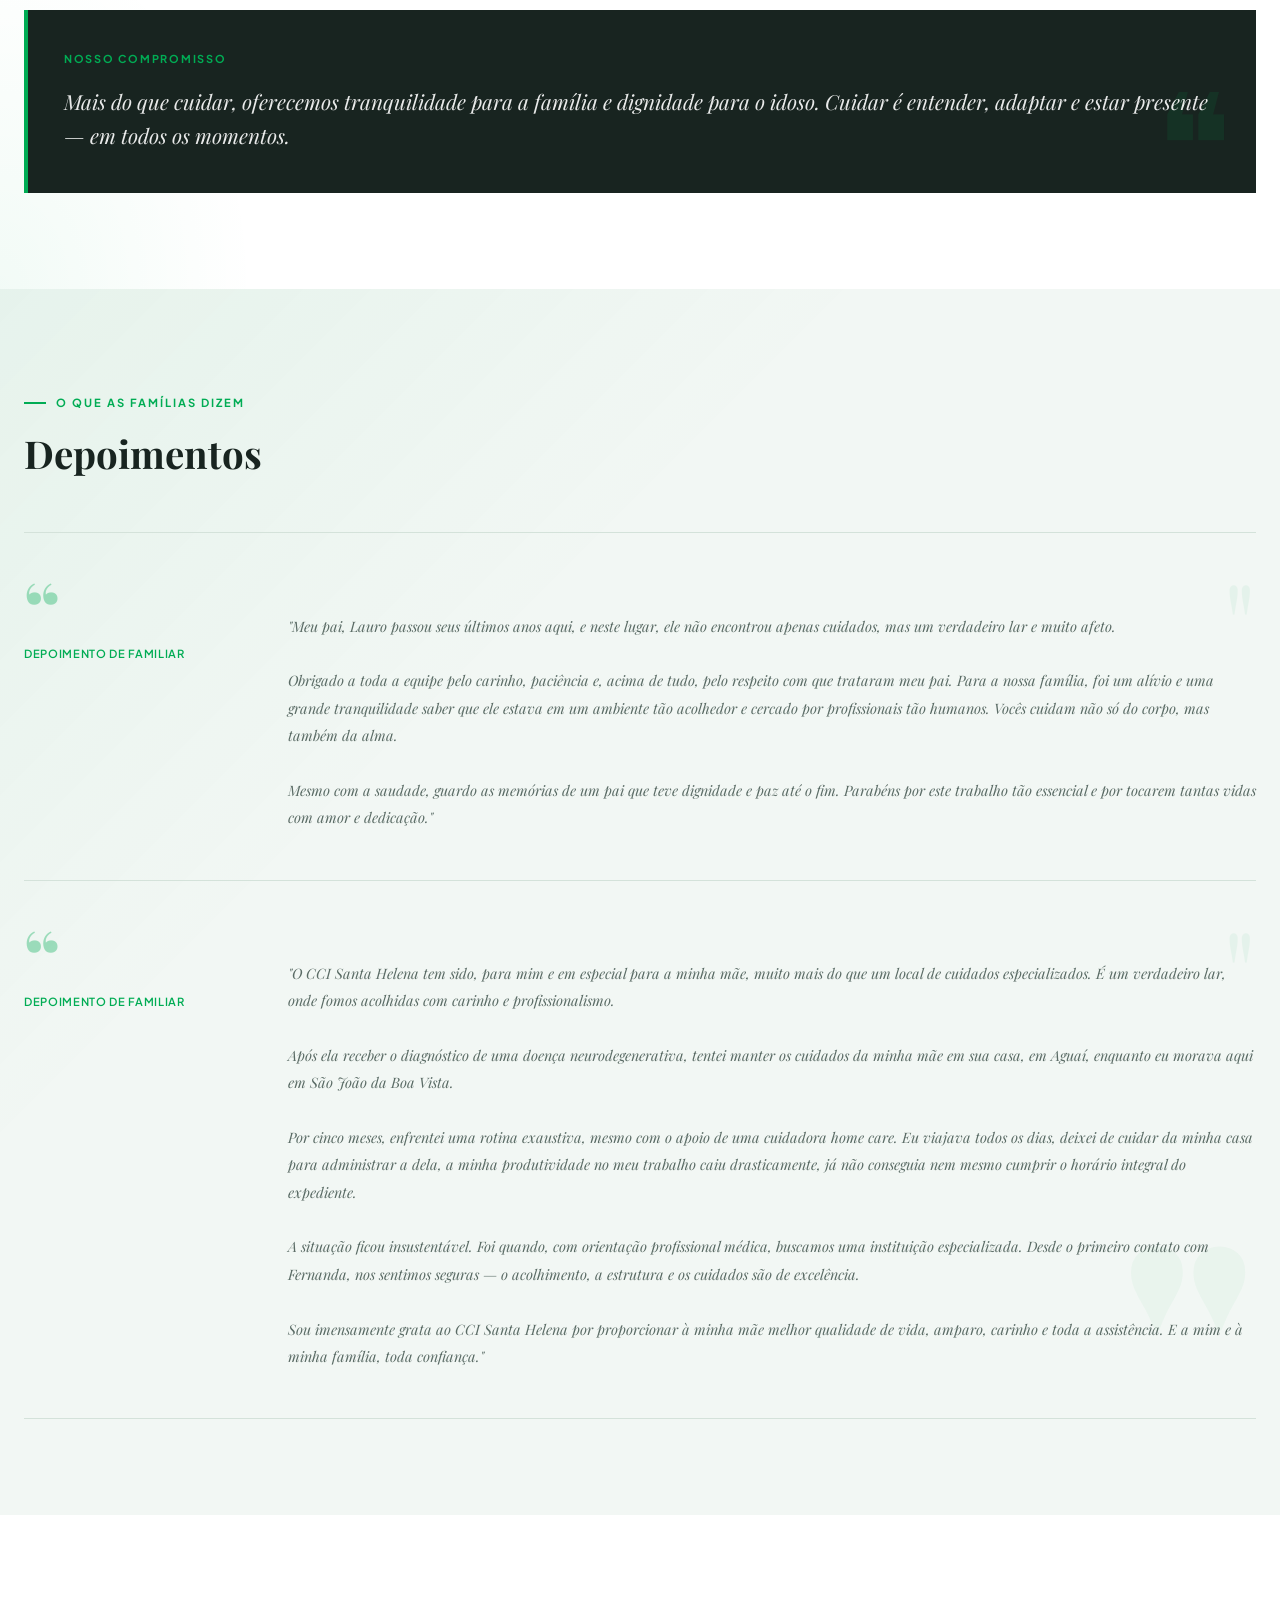
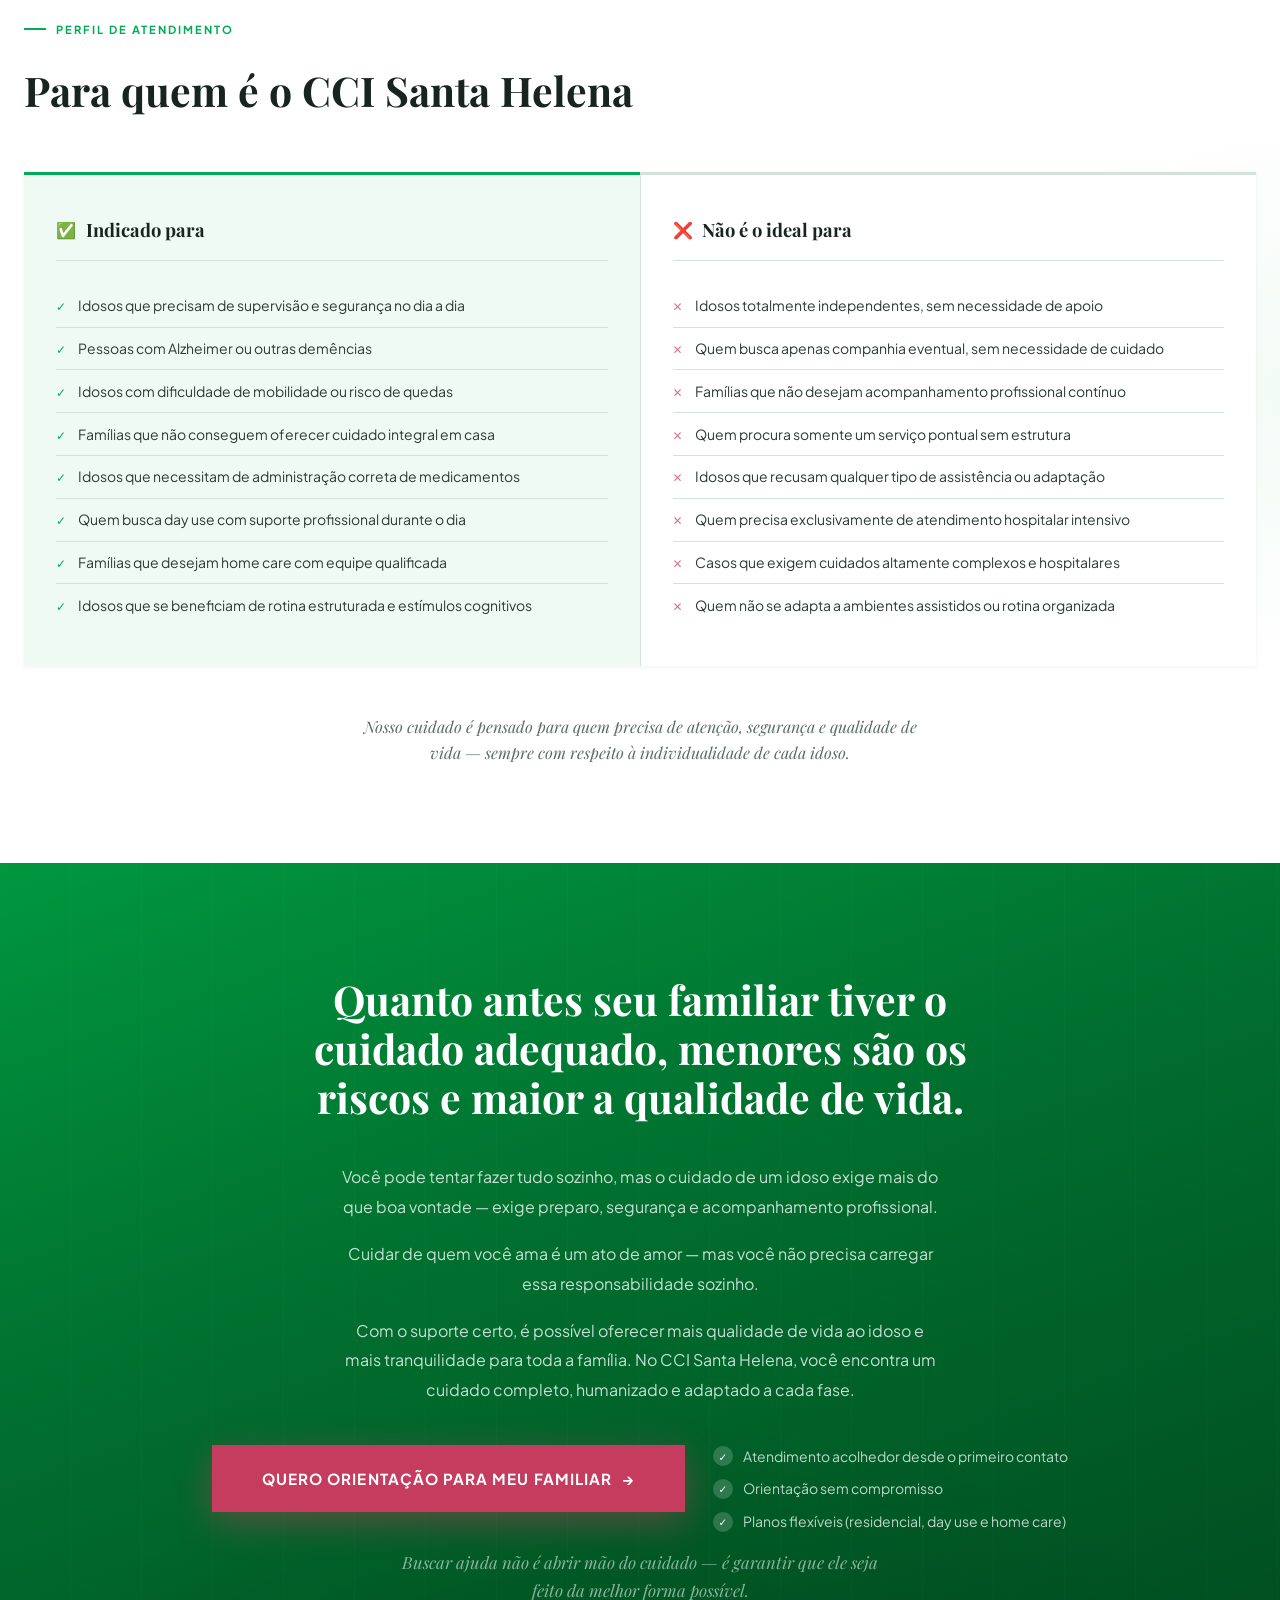
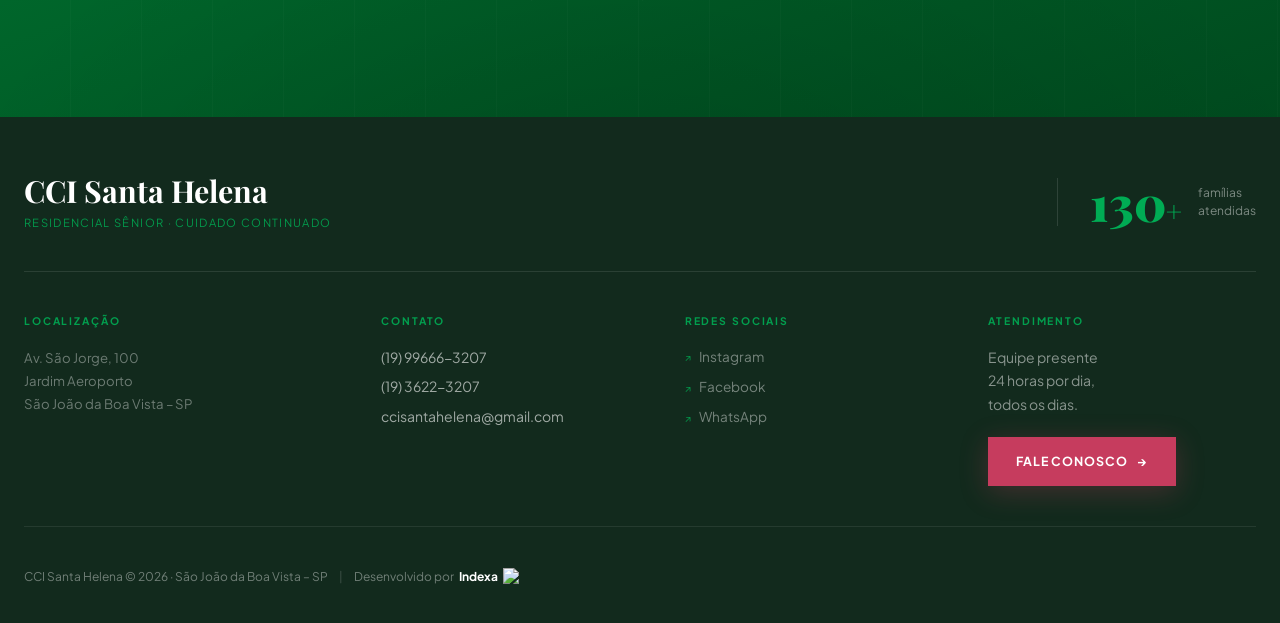
==== commit e73541b4: "alteração de imagem" ====
--- a/index.html
+++ b/index.html
@@ -118,7 +118,7 @@
         <div class="container gestora__container">
 
             <div class="gestora__media reveal">
-                <img src="assets/gestora-cci-santa-helena.webp"
+                <img src="assets/gestora-fernanda-cci-santa-helena.webp"
                      alt="Fernanda Valim, proprietária e gestora do CCI Santa Helena"
                      class="gestora__img"
                      loading="lazy"
